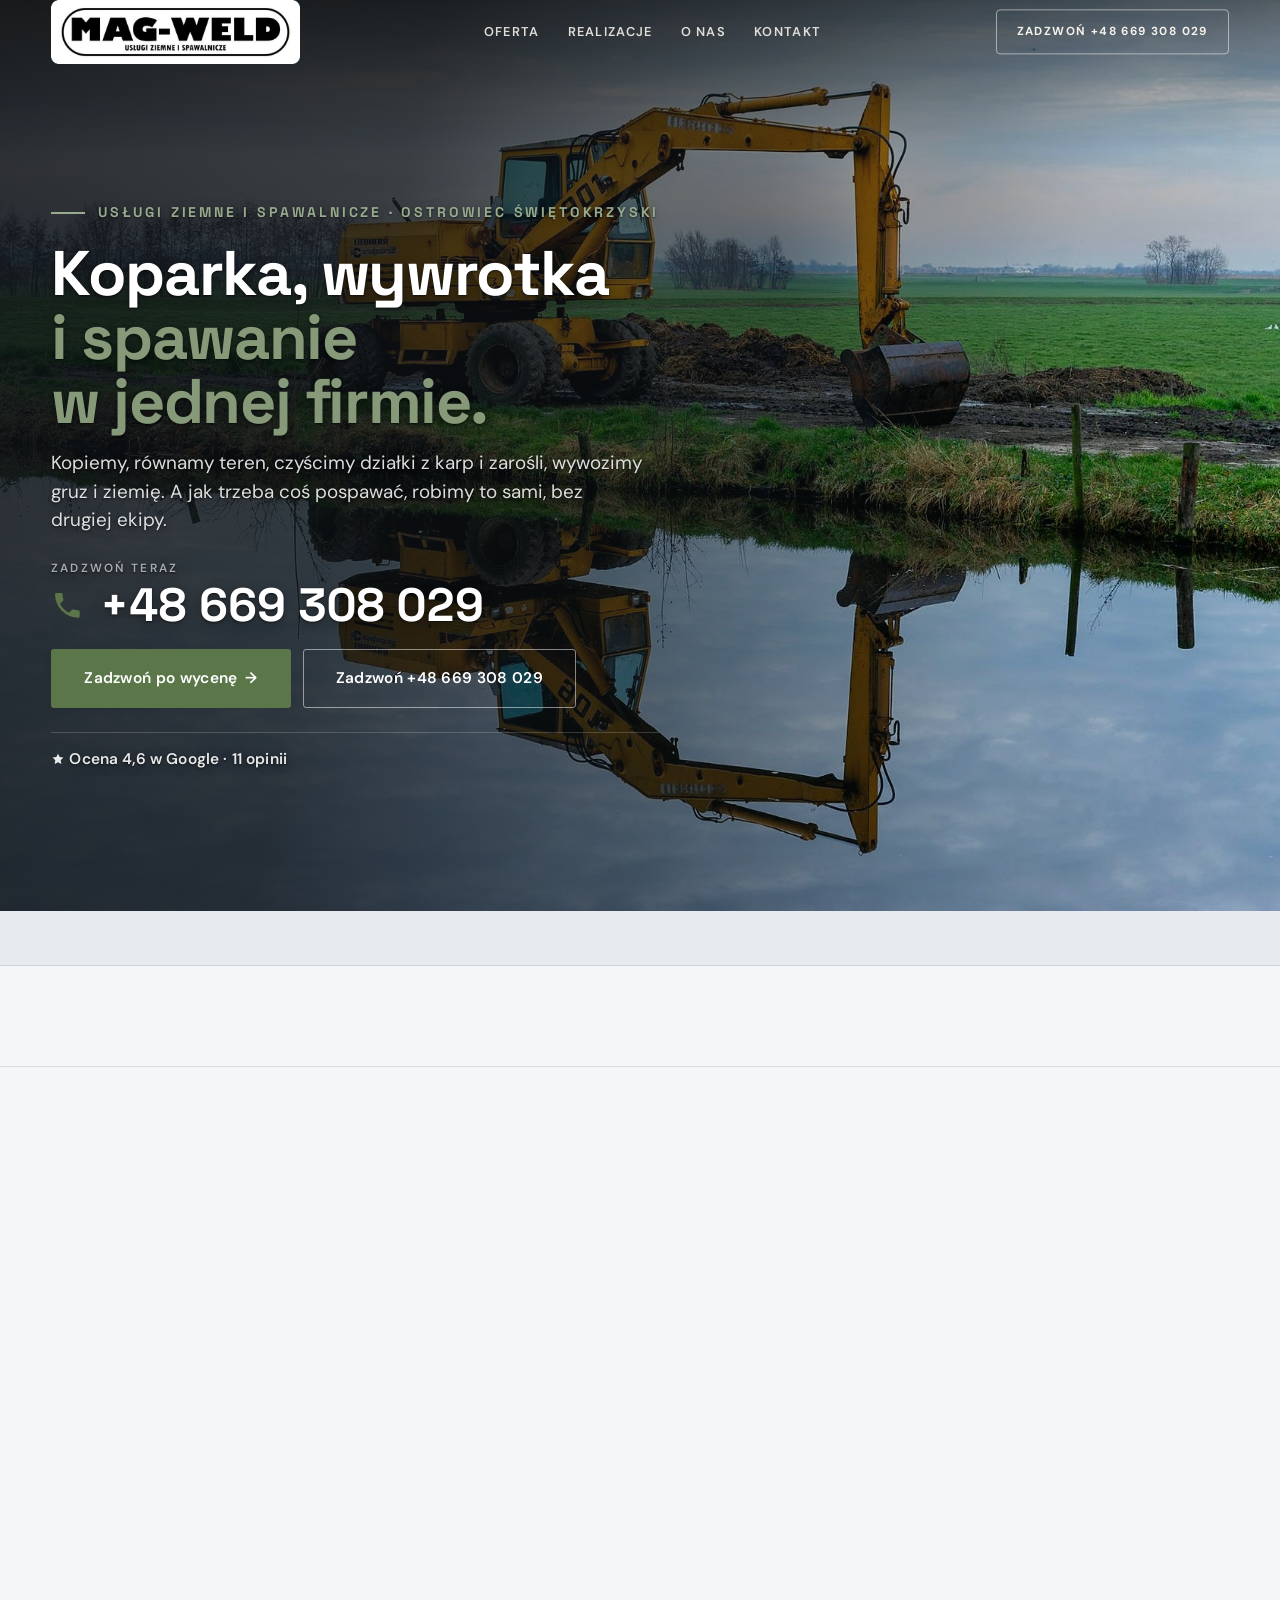
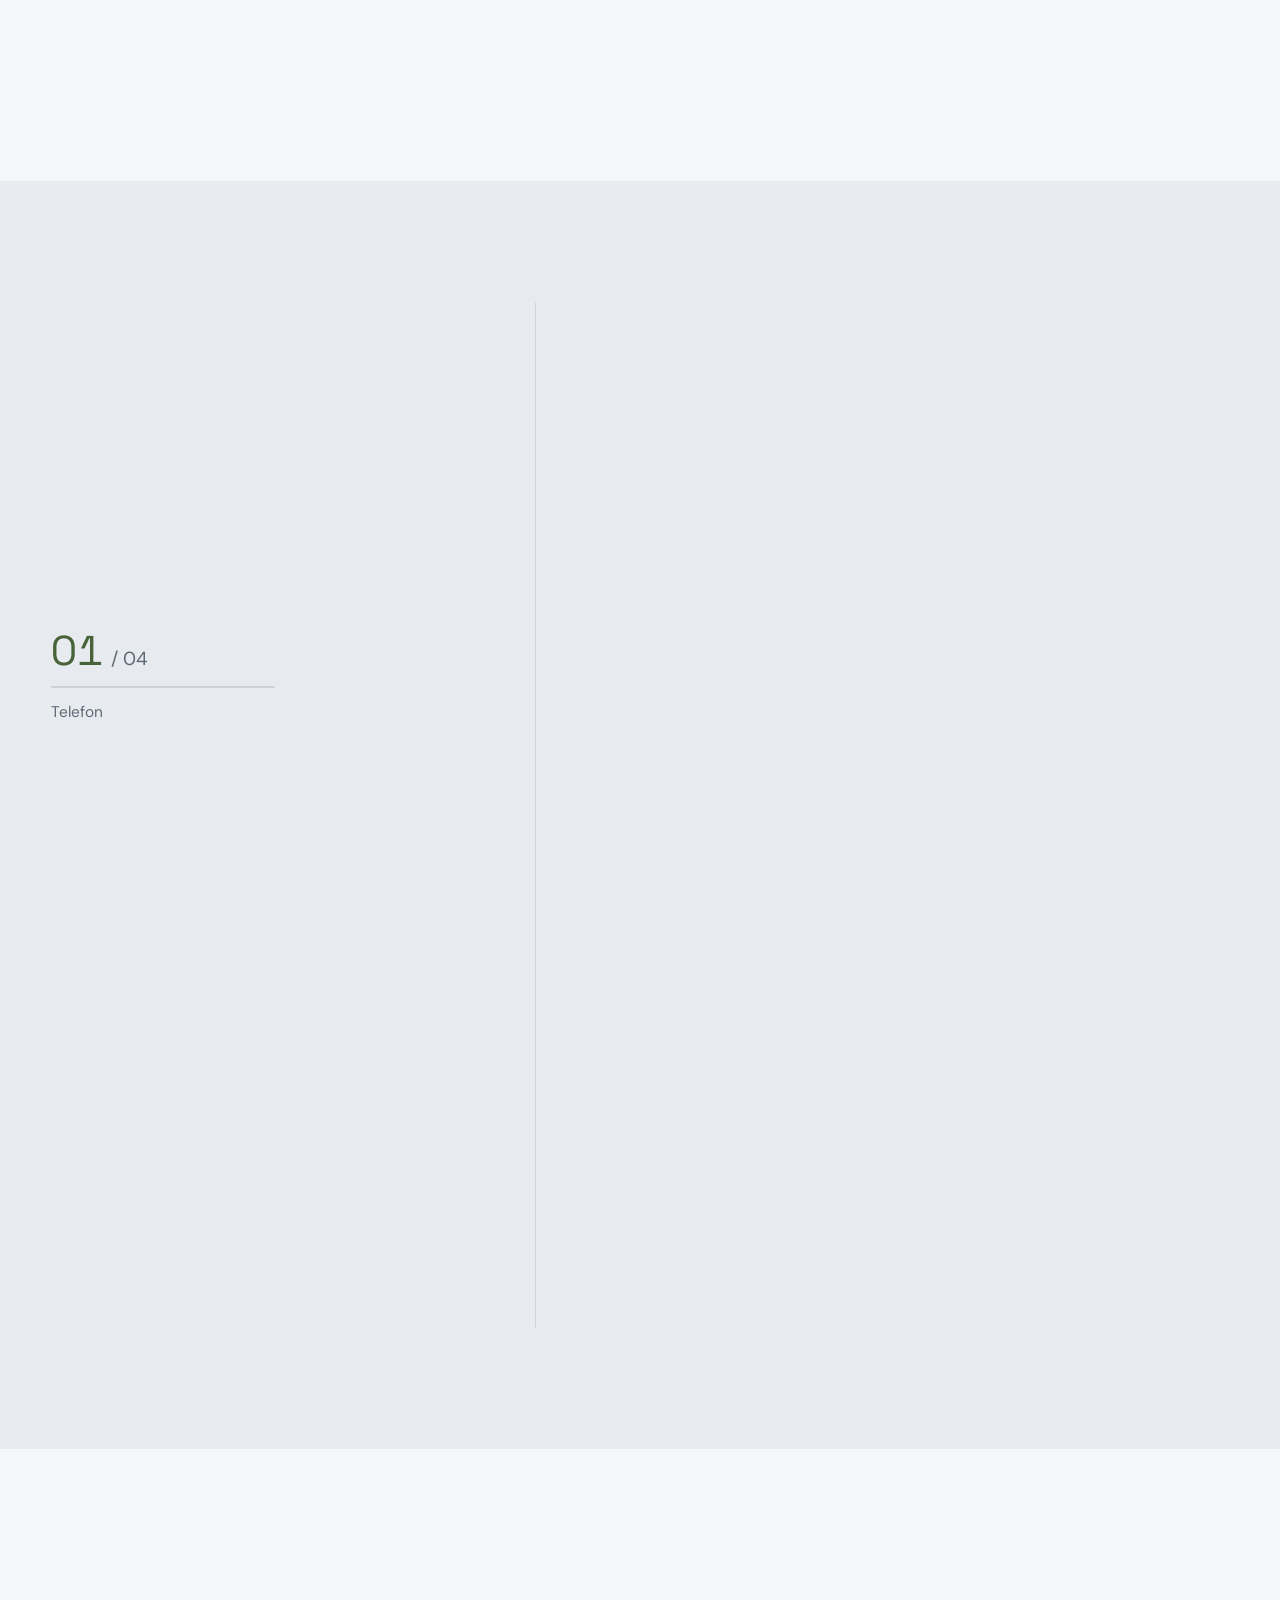
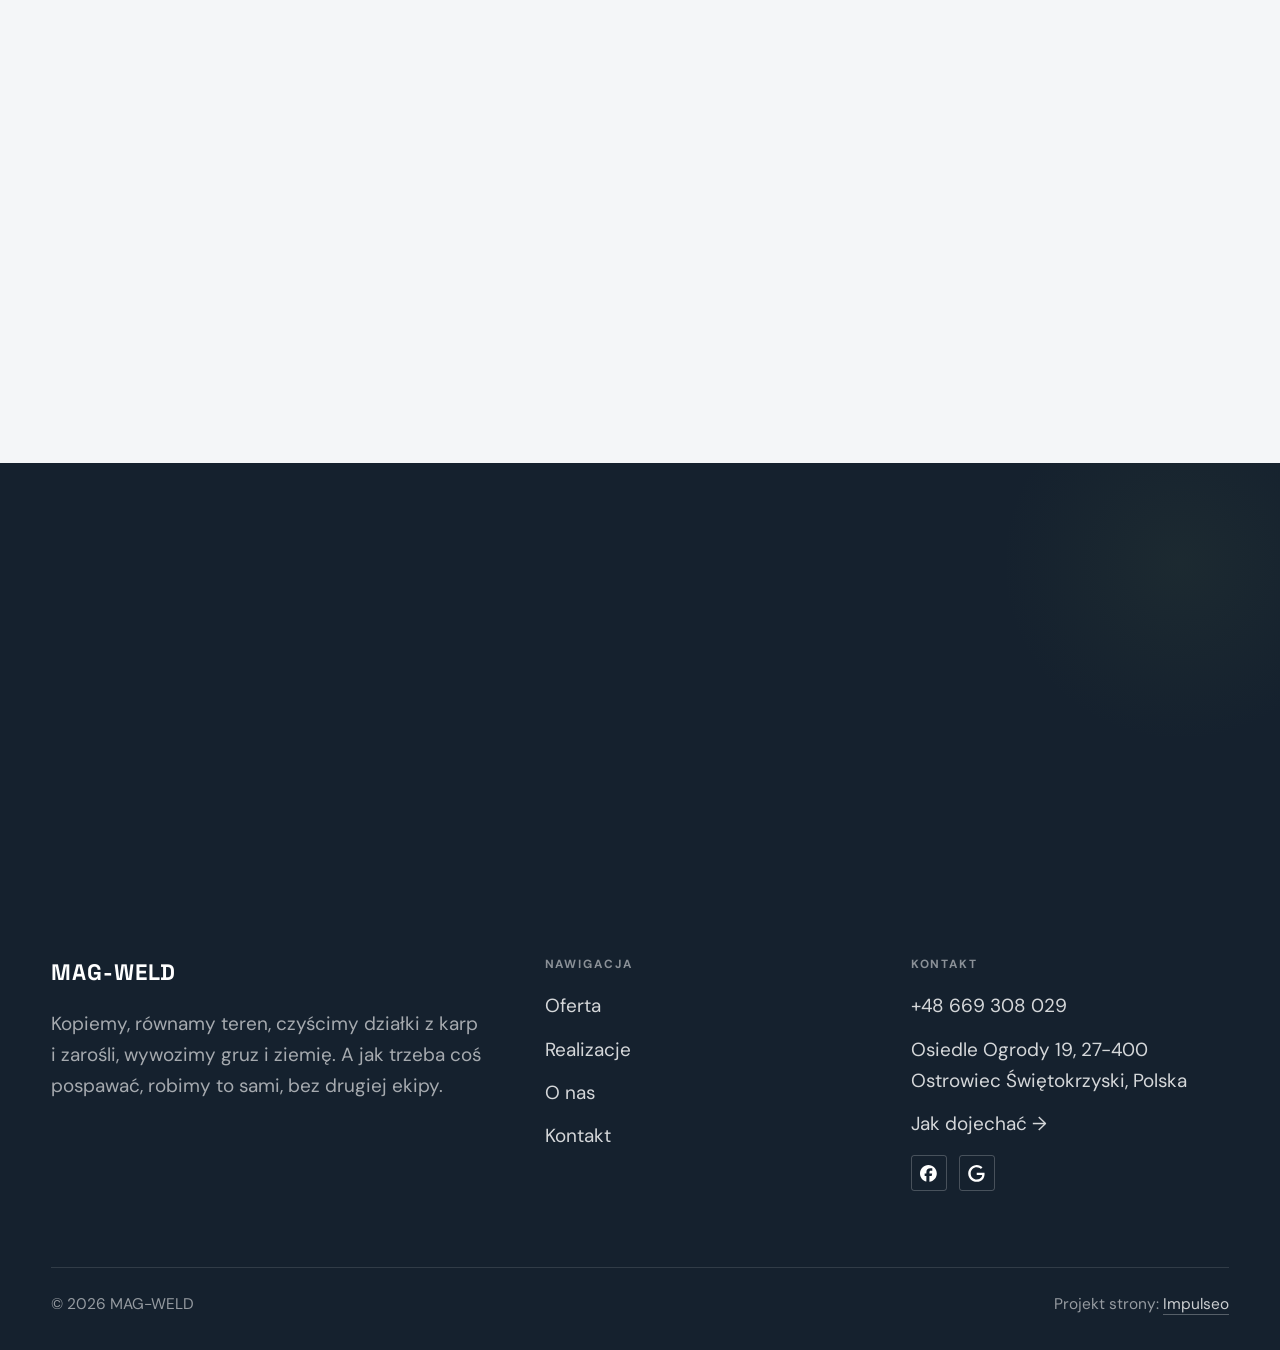
==== index.html @ c205188f "Strona demo: mag-weld" ====
<!DOCTYPE html>
<html lang="pl">
<head>
<meta charset="UTF-8">
<meta name="viewport" content="width=device-width, initial-scale=1.0">
<title>MAG-WELD · Ostrowiec Świętokrzyski</title>
<meta name="description" content="MAG-WELD, Ostrowiec Świętokrzyski. Usługi koparką: wykopy, porządkowanie działek, rozbiórki, rowy i skarpy, transport wywrotką. Do tego spawanie i naprawy łyżek oraz konstrukcji stalowych. Tel. 669 308 029.">
<link rel="canonical" href="https://kris20032.github.io/mag-weld/">
<meta name="robots" content="noindex, nofollow">
<meta property="og:type" content="website">
<meta property="og:locale" content="pl_PL">
<meta property="og:site_name" content="MAG-WELD">
<meta property="og:title" content="MAG-WELD · Ostrowiec Świętokrzyski">
<meta property="og:description" content="MAG-WELD, Ostrowiec Świętokrzyski. Usługi koparką: wykopy, porządkowanie działek, rozbiórki, rowy i skarpy, transport wywrotką. Do tego spawanie i naprawy łyżek oraz konstrukcji stalowych. Tel. 669 308 029.">
<meta property="og:url" content="https://kris20032.github.io/mag-weld/">
<meta property="og:image" content="https://kris20032.github.io/mag-weld/img/og.jpg">
<meta property="og:image:width" content="1200">
<meta property="og:image:height" content="630">
<meta name="twitter:card" content="summary_large_image">
<script type="application/ld+json">{"@context": "https://schema.org", "@type": "LocalBusiness", "name": "MAG-WELD", "url": "https://kris20032.github.io/mag-weld/", "telephone": "+48669308029", "image": "https://kris20032.github.io/mag-weld/img/og.jpg", "areaServed": "Ostrowiec Świętokrzyski", "sameAs": ["https://maps.google.com/?cid=16993786873835529174&g_mp=Cidnb29nbGUubWFwcy5wbGFjZXMudjEuUGxhY2VzLlNlYXJjaFRleHQQAhgEIAA", "https://www.facebook.com/magweldostr/"]}</script>
<link rel="preconnect" href="https://fonts.googleapis.com">
<link rel="preconnect" href="https://fonts.gstatic.com" crossorigin>
<link href="https://fonts.googleapis.com/css2?family=Space+Grotesk:wght@500;600;700&family=DM+Sans:opsz,wght@9..40,400;9..40,500;9..40,600&display=swap" rel="stylesheet">
<link rel="stylesheet" href="assets/styles.css?v=66d6d17f">
</head>
<body>

<header class="nav">
  <div class="wrap nav-inner">
    <a class="brand brand-has-logo" href="index.html"><img class="brand-logo" src="img/logo.png" alt="MAG-WELD" width="700" height="180" decoding="async"></a>
    <nav class="nav-links">
      <a href="oferta.html">Oferta</a>
      <a href="realizacje.html">Realizacje</a>
      <a href="o-nas.html">O nas</a>
      <a href="kontakt.html">Kontakt</a>
      <a href="tel:+48669308029" class="btn btn-accent">Zadzwoń +48 669 308 029</a>
    </nav>
    <button class="nav-toggle" aria-label="Menu"><span></span><span></span><span></span></button>
  </div>
</header>

<main>
<section class="hero-fach">
  <img class="hf-photo" src="img/hero.jpg" fetchpriority="high" data-rotate="img/g14.jpg|img/g15.jpg" alt="MAG-WELD" width="1800" height="1200">
  <div class="hf-panel">
    <div class="hf-inner">
      <span class="hf-kicker">Usługi ziemne i spawalnicze · Ostrowiec Świętokrzyski</span>
      <h1 class="hf-title">Koparka, wywrotka <em>i spawanie w jednej firmie.</em></h1>
      <p class="hf-lead">Kopiemy, równamy teren, czyścimy działki z karp i zarośli, wywozimy gruz i ziemię. A jak trzeba coś pospawać, robimy to sami, bez drugiej ekipy.</p>
      <a class="hf-phone" href="tel:+48669308029"><span class="hf-phone-lab">Zadzwoń teraz</span><span class="hf-phone-num"><svg class="ico-tel" width="16" height="16" viewBox="0 0 24 24" fill="none" aria-hidden="true"><path d="M6.6 10.8a15.5 15.5 0 0 0 6.6 6.6l2.2-2.2a1 1 0 0 1 1-.24 11.4 11.4 0 0 0 3.6.58 1 1 0 0 1 1 1V20a1 1 0 0 1-1 1A17 17 0 0 1 3 4a1 1 0 0 1 1-1h3.5a1 1 0 0 1 1 1c0 1.25.2 2.46.58 3.6a1 1 0 0 1-.25 1l-2.23 2.2Z" fill="currentColor"/></svg> +48 669 308 029</span></a>
      <div class="hf-actions">
        <a href="kontakt.html" class="btn btn-accent">Zadzwoń po wycenę <span class="arr">→</span></a>
        <a href="tel:+48669308029" class="btn btn-ghost hf-ghost">Zadzwoń +48 669 308 029</a>
      </div>
      <div class="hf-trust"><svg class="ico-star" width="14" height="14" viewBox="0 0 24 24" style="vertical-align:-2px" aria-hidden="true"><path d="M12 2.8l2.85 5.8 6.4.93-4.63 4.5 1.1 6.37L12 17.4l-5.72 3 1.1-6.37-4.63-4.5 6.4-.93L12 2.8Z" fill="currentColor"/></svg> Ocena 4,6 w Google · 11 opinii</div>
    </div>
  </div>
</section>
<section class="fach-promise">
  <div class="wrap">
    <ul class="fp-row reveal"><li>Ostrowiec i okolice</li><li>Duża i mała koparka</li><li>4,6 w Google</li></ul>
  </div>
</section>
<section class="opinie-mini" aria-label="Opinie klientów">
  <div class="wrap">
    <div class="om-row">
      <div class="om-item reveal"><blockquote>„Pełen profesjonalizm!”</blockquote><span class="om-autor">Błażej Misiura</span></div>
      <div class="om-item reveal"><blockquote>„Zdecydowanie polecam!”</blockquote><span class="om-autor">Olga Galec</span></div>
      <div class="om-item reveal"><blockquote>„Wzorowa jakość usług.”</blockquote><span class="om-autor">Marta Lipińska</span></div>
    </div>
  </div>
</section>
<section class="gateways-band">
  <div class="wrap">
    <div class="gateways">
      <a href="oferta.html" class="gateway reveal"><img src="img/g1.jpg" alt="Wykopy i prace ziemne" loading="lazy" width="1536" height="2048" decoding="async"><span class="g-ttl">Wykopy i prace ziemne</span></a>
      <a href="oferta.html" class="gateway reveal"><img src="img/g2.jpg" alt="Porządkowanie działek" loading="lazy" width="1600" height="1200" decoding="async"><span class="g-ttl">Porządkowanie działek</span></a>
      <a href="oferta.html" class="gateway reveal"><img src="img/g5.jpg" alt="Rozbiórki i gruz" loading="lazy" width="1542" height="2047" decoding="async"><span class="g-ttl">Rozbiórki i gruz</span></a>
    </div>
  </div>
</section>
<section class="proces proces-os fachowcy">
  <div class="wrap proc-grid">
    <div class="proc-side">
      <div class="head reveal">
        <span class="eyebrow">Jak pracujemy</span>
        <h2>Wiesz, na czym stoisz - na każdym etapie</h2>
        <p>Od pierwszego telefonu do odbioru roboty - krok po kroku.</p>
      </div>
      <div class="proc-count" aria-hidden="true"><span class="pc-cur">01</span><span class="pc-all">/ 04</span></div>
      <div class="proc-bar" aria-hidden="true"><i></i></div>
      <p class="proc-now" aria-hidden="true">Telefon</p>
    </div>
    <ol class="proces-line">
      <li class="reveal"><span class="pno">01</span><h3>Telefon</h3><p>Mówisz, gdzie jest działka i co trzeba zrobić: wykop, porządki, rozbiórka, transport, spawanie.</p></li>
      <li class="reveal"><span class="pno">02</span><h3>Cena i termin</h3><p>Pytamy o grunt i dojazd, dobieramy koparkę i ustalamy dzień.</p></li>
      <li class="reveal"><span class="pno">03</span><h3>Robota</h3><p>Przyjeżdżamy o czasie, kopiemy, ładujemy i wywozimy tak, jak ustaliliśmy.</p></li>
      <li class="reveal"><span class="pno">04</span><h3>Teren gotowy</h3><p>Zostawiamy równy teren, gotowy pod budowę, podjazd albo trawnik.</p></li>
    </ol>
  </div>
</section>
<section>
  <div class="wrap">
    <div class="head reveal">
      <span class="eyebrow">Realizacje</span>
      <h2>Nasza robota</h2>
      <p>Pierwsze zdjęcia są z naszych zleceń: koparka przy rowie, oczyszczanie działki, cięcie łyżki, skarpa, rozbiórka i wywrotki. Dalej ujęcia poglądowe.</p>
    </div>
    <div class="gallery">
      <div class="tile t-two3 reveal"><img src="img/g3.jpg" alt="MAG-WELD" loading="lazy" width="1200" height="1600" decoding="async"></div>
      <div class="tile t-third reveal"><img src="img/g4.jpg" alt="MAG-WELD" loading="lazy" width="1542" height="2048" decoding="async"></div>
      <div class="tile t-third reveal"><img src="img/g6.jpg" alt="MAG-WELD" loading="lazy" width="1542" height="2047" decoding="async"></div>
      <div class="tile t-third reveal"><img src="img/g7.jpg" alt="MAG-WELD" loading="lazy" width="1600" height="1200" decoding="async"></div>
      <div class="tile t-third reveal"><img src="img/g8.jpg" alt="MAG-WELD" loading="lazy" width="1536" height="2048" decoding="async"></div>
    </div>
    <div style="margin-top:var(--space-7)" class="reveal"><a href="realizacje.html" class="btn btn-accent">Pełna galeria <span class="arr">→</span></a></div>
  </div>
</section>
<section class="fach-uslugi">
  <div class="wrap">
    <div class="head reveal">
      <span class="eyebrow">Co robimy</span>
      <h2>Roboty ziemne i spawanie</h2>
      <p>To, po co dzwonią do mnie najczęściej. Szczegóły i ceny niżej.</p>
    </div>
    <ul class="fu-list">
      <li class="fu-row reveal"><div class="fu-name">Wykopy i prace ziemne</div><div class="fu-desc">Wykopy pod fundamenty, przyłącza i instalacje, z odkładem ziemi albo od razu na wywrotkę.</div><a class="fu-cta" href="kontakt.html">Wycena <span class="arr">→</span></a></li>
      <li class="fu-row reveal"><div class="fu-name">Porządkowanie działek</div><div class="fu-desc">Usuwamy karpy, korzenie i zarośla, ładujemy je na przyczepę i zostawiamy równy teren pod budowę albo ogród.</div><a class="fu-cta" href="kontakt.html">Wycena <span class="arr">→</span></a></li>
      <li class="fu-row reveal"><div class="fu-name">Rozbiórki i gruz</div><div class="fu-desc">Rozbieramy stare fundamenty i murki, kruszymy beton i wywozimy gruz z placu.</div><a class="fu-cta" href="kontakt.html">Wycena <span class="arr">→</span></a></li>
      <li class="fu-row reveal"><div class="fu-name">Rowy, stawy i skarpy</div><div class="fu-desc">Czyścimy i pogłębiamy rowy, kopiemy stawy, profilujemy skarpy i brzegi.</div><a class="fu-cta" href="kontakt.html">Wycena <span class="arr">→</span></a></li>
      <li class="fu-row reveal"><div class="fu-name">Transport wywrotką</div><div class="fu-desc">Wywozimy ziemię i gruz, przywozimy piasek, żwir i kliniec na podjazdy i podsypki.</div><a class="fu-cta" href="kontakt.html">Wycena <span class="arr">→</span></a></li>
      <li class="fu-row reveal"><div class="fu-name">Spawanie i naprawy</div><div class="fu-desc">Spawamy konstrukcje stalowe, naprawiamy łyżki, osprzęt i elementy maszyn, tniemy i dopasowujemy stal.</div><a class="fu-cta" href="kontakt.html">Wycena <span class="arr">→</span></a></li>
    </ul>
    <div style="margin-top:var(--space-7)" class="reveal"><a href="oferta.html" class="btn btn-ghost">Pełna oferta <span class="arr">→</span></a></div>
  </div>
</section>
<section class="stopklatka" aria-hidden="true">
  <div class="stk-bg" style="background-image:url(img/g10.jpg)"></div>
</section>
<section class="opinie">
  <div class="wrap">
    <div class="head center reveal">
      <span class="eyebrow">Opinie</span>
      <h2>Co mówią klienci</h2>
    </div>
    <p class="op-meta reveal"><span class="g-badge"><svg class="gb-ico" viewBox="0 0 24 24" width="18" height="18" aria-hidden="true"><path fill="#4285F4" d="M22.56 12.25c0-.78-.07-1.53-.2-2.25H12v4.26h5.92c-.26 1.37-1.04 2.53-2.21 3.31v2.77h3.57c2.08-1.92 3.28-4.74 3.28-8.09z"/><path fill="#34A853" d="M12 23c2.97 0 5.46-.98 7.28-2.66l-3.57-2.77c-.98.66-2.23 1.06-3.71 1.06-2.86 0-5.29-1.93-6.16-4.53H2.18v2.84C3.99 20.53 7.7 23 12 23z"/><path fill="#FBBC05" d="M5.84 14.09c-.22-.66-.35-1.36-.35-2.09s.13-1.43.35-2.09V7.07H2.18C1.43 8.55 1 10.22 1 12s.43 3.45 1.18 4.93l2.85-2.22.81-.62z"/><path fill="#EA4335" d="M12 5.38c1.62 0 3.06.56 4.21 1.64l3.15-3.15C17.45 2.09 14.97 1 12 1 7.7 1 3.99 3.47 2.18 7.07l3.66 2.84c.87-2.6 3.3-4.53 6.16-4.53z"/></svg><b class="gb-ocena">4,6</b><svg class="gb-stars" viewBox="0 0 90 18" width="74" height="14.8" aria-hidden="true"><g fill="currentColor" opacity=".26"><path transform="translate(0,0)" d="M9 1.6l2.2 4.46 4.92.72-3.56 3.47.84 4.9L9 12.74l-4.4 2.31.84-4.9L1.88 6.68l4.92-.72L9 1.6Z"/><path transform="translate(18,0)" d="M9 1.6l2.2 4.46 4.92.72-3.56 3.47.84 4.9L9 12.74l-4.4 2.31.84-4.9L1.88 6.68l4.92-.72L9 1.6Z"/><path transform="translate(36,0)" d="M9 1.6l2.2 4.46 4.92.72-3.56 3.47.84 4.9L9 12.74l-4.4 2.31.84-4.9L1.88 6.68l4.92-.72L9 1.6Z"/><path transform="translate(54,0)" d="M9 1.6l2.2 4.46 4.92.72-3.56 3.47.84 4.9L9 12.74l-4.4 2.31.84-4.9L1.88 6.68l4.92-.72L9 1.6Z"/><path transform="translate(72,0)" d="M9 1.6l2.2 4.46 4.92.72-3.56 3.47.84 4.9L9 12.74l-4.4 2.31.84-4.9L1.88 6.68l4.92-.72L9 1.6Z"/></g><clipPath id="gs920"><rect x="0" y="0" width="82.8" height="18"/></clipPath><g fill="#FBBC04" clip-path="url(#gs920)"><path transform="translate(0,0)" d="M9 1.6l2.2 4.46 4.92.72-3.56 3.47.84 4.9L9 12.74l-4.4 2.31.84-4.9L1.88 6.68l4.92-.72L9 1.6Z"/><path transform="translate(18,0)" d="M9 1.6l2.2 4.46 4.92.72-3.56 3.47.84 4.9L9 12.74l-4.4 2.31.84-4.9L1.88 6.68l4.92-.72L9 1.6Z"/><path transform="translate(36,0)" d="M9 1.6l2.2 4.46 4.92.72-3.56 3.47.84 4.9L9 12.74l-4.4 2.31.84-4.9L1.88 6.68l4.92-.72L9 1.6Z"/><path transform="translate(54,0)" d="M9 1.6l2.2 4.46 4.92.72-3.56 3.47.84 4.9L9 12.74l-4.4 2.31.84-4.9L1.88 6.68l4.92-.72L9 1.6Z"/><path transform="translate(72,0)" d="M9 1.6l2.2 4.46 4.92.72-3.56 3.47.84 4.9L9 12.74l-4.4 2.31.84-4.9L1.88 6.68l4.92-.72L9 1.6Z"/></g></svg><span class="gb-txt">11 opinii w Google</span></span></p>
    <p class="op-meta reveal"><a class="op-google" href="https://maps.google.com/?cid=16993786873835529174&amp;g_mp=Cidnb29nbGUubWFwcy5wbGFjZXMudjEuUGxhY2VzLlNlYXJjaFRleHQQAhgEIAA" target="_blank" rel="noopener"><svg class="op-g-ico" viewBox="0 0 24 24" width="17" height="17" aria-hidden="true"><path fill="#4285F4" d="M22.56 12.25c0-.78-.07-1.53-.2-2.25H12v4.26h5.92c-.26 1.37-1.04 2.53-2.21 3.31v2.77h3.57c2.08-1.92 3.28-4.74 3.28-8.09z"/><path fill="#34A853" d="M12 23c2.97 0 5.46-.98 7.28-2.66l-3.57-2.77c-.98.66-2.23 1.06-3.71 1.06-2.86 0-5.29-1.93-6.16-4.53H2.18v2.84C3.99 20.53 7.7 23 12 23z"/><path fill="#FBBC05" d="M5.84 14.09c-.22-.66-.35-1.36-.35-2.09s.13-1.43.35-2.09V7.07H2.18C1.43 8.55 1 10.22 1 12s.43 3.45 1.18 4.93l2.85-2.22.81-.62z"/><path fill="#EA4335" d="M12 5.38c1.62 0 3.06.56 4.21 1.64l3.15-3.15C17.45 2.09 14.97 1 12 1 7.7 1 3.99 3.47 2.18 7.07l3.66 2.84c.87-2.6 3.3-4.53 6.16-4.53z"/></svg><span>Zobacz opinie w Google</span><span class="arr">→</span></a></p>
    <div class="opinie-grid">
      <figure class="op-card reveal"><span class="op-star"><svg class="ico-star" width="14" height="14" viewBox="0 0 24 24" style="vertical-align:-2px" aria-hidden="true"><path d="M12 2.8l2.85 5.8 6.4.93-4.63 4.5 1.1 6.37L12 17.4l-5.72 3 1.1-6.37-4.63-4.5 6.4-.93L12 2.8Z" fill="currentColor"/></svg><svg class="ico-star" width="14" height="14" viewBox="0 0 24 24" style="vertical-align:-2px" aria-hidden="true"><path d="M12 2.8l2.85 5.8 6.4.93-4.63 4.5 1.1 6.37L12 17.4l-5.72 3 1.1-6.37-4.63-4.5 6.4-.93L12 2.8Z" fill="currentColor"/></svg><svg class="ico-star" width="14" height="14" viewBox="0 0 24 24" style="vertical-align:-2px" aria-hidden="true"><path d="M12 2.8l2.85 5.8 6.4.93-4.63 4.5 1.1 6.37L12 17.4l-5.72 3 1.1-6.37-4.63-4.5 6.4-.93L12 2.8Z" fill="currentColor"/></svg><svg class="ico-star" width="14" height="14" viewBox="0 0 24 24" style="vertical-align:-2px" aria-hidden="true"><path d="M12 2.8l2.85 5.8 6.4.93-4.63 4.5 1.1 6.37L12 17.4l-5.72 3 1.1-6.37-4.63-4.5 6.4-.93L12 2.8Z" fill="currentColor"/></svg><svg class="ico-star" width="14" height="14" viewBox="0 0 24 24" style="vertical-align:-2px" aria-hidden="true"><path d="M12 2.8l2.85 5.8 6.4.93-4.63 4.5 1.1 6.37L12 17.4l-5.72 3 1.1-6.37-4.63-4.5 6.4-.93L12 2.8Z" fill="currentColor"/></svg></span><blockquote>Pełen profesjonalizm! Sprzęt nowoczesny, ekipa punktualna i dobrze zorganizowana. Spawanie wykonane bardzo estetycznie i trwale. Na pewno skorzystam ponownie.</blockquote><span class="op-autor">Błażej Misiura</span></figure>
      <figure class="op-card reveal"><span class="op-star"><svg class="ico-star" width="14" height="14" viewBox="0 0 24 24" style="vertical-align:-2px" aria-hidden="true"><path d="M12 2.8l2.85 5.8 6.4.93-4.63 4.5 1.1 6.37L12 17.4l-5.72 3 1.1-6.37-4.63-4.5 6.4-.93L12 2.8Z" fill="currentColor"/></svg><svg class="ico-star" width="14" height="14" viewBox="0 0 24 24" style="vertical-align:-2px" aria-hidden="true"><path d="M12 2.8l2.85 5.8 6.4.93-4.63 4.5 1.1 6.37L12 17.4l-5.72 3 1.1-6.37-4.63-4.5 6.4-.93L12 2.8Z" fill="currentColor"/></svg><svg class="ico-star" width="14" height="14" viewBox="0 0 24 24" style="vertical-align:-2px" aria-hidden="true"><path d="M12 2.8l2.85 5.8 6.4.93-4.63 4.5 1.1 6.37L12 17.4l-5.72 3 1.1-6.37-4.63-4.5 6.4-.93L12 2.8Z" fill="currentColor"/></svg><svg class="ico-star" width="14" height="14" viewBox="0 0 24 24" style="vertical-align:-2px" aria-hidden="true"><path d="M12 2.8l2.85 5.8 6.4.93-4.63 4.5 1.1 6.37L12 17.4l-5.72 3 1.1-6.37-4.63-4.5 6.4-.93L12 2.8Z" fill="currentColor"/></svg><svg class="ico-star" width="14" height="14" viewBox="0 0 24 24" style="vertical-align:-2px" aria-hidden="true"><path d="M12 2.8l2.85 5.8 6.4.93-4.63 4.5 1.1 6.37L12 17.4l-5.72 3 1.1-6.37-4.63-4.5 6.4-.93L12 2.8Z" fill="currentColor"/></svg></span><blockquote>Zdecydowanie polecam! Korzystaliśmy z usług zarówno dużej, jak i małej koparki. Wszystkie prace wykonane sprawnie, dokładnie i przede wszystkim terminowo.</blockquote><span class="op-autor">Olga Galec</span></figure>
      <figure class="op-card reveal"><span class="op-star"><svg class="ico-star" width="14" height="14" viewBox="0 0 24 24" style="vertical-align:-2px" aria-hidden="true"><path d="M12 2.8l2.85 5.8 6.4.93-4.63 4.5 1.1 6.37L12 17.4l-5.72 3 1.1-6.37-4.63-4.5 6.4-.93L12 2.8Z" fill="currentColor"/></svg><svg class="ico-star" width="14" height="14" viewBox="0 0 24 24" style="vertical-align:-2px" aria-hidden="true"><path d="M12 2.8l2.85 5.8 6.4.93-4.63 4.5 1.1 6.37L12 17.4l-5.72 3 1.1-6.37-4.63-4.5 6.4-.93L12 2.8Z" fill="currentColor"/></svg><svg class="ico-star" width="14" height="14" viewBox="0 0 24 24" style="vertical-align:-2px" aria-hidden="true"><path d="M12 2.8l2.85 5.8 6.4.93-4.63 4.5 1.1 6.37L12 17.4l-5.72 3 1.1-6.37-4.63-4.5 6.4-.93L12 2.8Z" fill="currentColor"/></svg><svg class="ico-star" width="14" height="14" viewBox="0 0 24 24" style="vertical-align:-2px" aria-hidden="true"><path d="M12 2.8l2.85 5.8 6.4.93-4.63 4.5 1.1 6.37L12 17.4l-5.72 3 1.1-6.37-4.63-4.5 6.4-.93L12 2.8Z" fill="currentColor"/></svg><svg class="ico-star" width="14" height="14" viewBox="0 0 24 24" style="vertical-align:-2px" aria-hidden="true"><path d="M12 2.8l2.85 5.8 6.4.93-4.63 4.5 1.1 6.37L12 17.4l-5.72 3 1.1-6.37-4.63-4.5 6.4-.93L12 2.8Z" fill="currentColor"/></svg></span><blockquote>Wzorowa jakość usług. Sprzęt na miejscu o czasie. Bardzo dobry kontakt życzliwa obsługa Naprawdę godny polecenia specjalista</blockquote><span class="op-autor">Marta Lipińska</span></figure>
    </div>
  </div>
</section>
<section class="cta">
  <div class="wrap">
    <div class="reveal">
      <span class="eyebrow">Współpraca</span>
      <h2>Potrzebujesz fachowca? Wycenimy za darmo.</h2>
      <p>Odezwij się - umówimy oględziny i usłyszysz konkretną kwotę. Za darmo.</p>
    </div>
    <div class="cta-actions reveal">
      <a href="kontakt.html" class="btn btn-light">Zadzwoń po wycenę <span class="arr">→</span></a>
      <a href="tel:+48669308029" class="btn btn-ghost btn-ghost-cta">+48 669 308 029</a>
    </div>
  </div>
</section>
</main>

<footer>
  <div class="wrap">
    <div class="foot-grid">
      <div class="foot-brand">
        <div class="name">MAG-WELD</div>
        <p>Kopiemy, równamy teren, czyścimy działki z karp i zarośli, wywozimy gruz i ziemię. A jak trzeba coś pospawać, robimy to sami, bez drugiej ekipy.</p>
      </div>
      <div class="foot-col">
        <h4>Nawigacja</h4>
        <a href="oferta.html">Oferta</a>
        <a href="realizacje.html">Realizacje</a>
        <a href="o-nas.html">O nas</a>
        <a href="kontakt.html">Kontakt</a>
      </div>
      <div class="foot-col">
        <h4>Kontakt</h4>
        <a href="tel:+48669308029">+48 669 308 029</a>
        <p>Osiedle Ogrody 19, 27-400 Ostrowiec Świętokrzyski, Polska</p>
        <a href="https://maps.google.com/?cid=16993786873835529174&g_mp=Cidnb29nbGUubWFwcy5wbGFjZXMudjEuUGxhY2VzLlNlYXJjaFRleHQQAhgEIAA" target="_blank" rel="noopener">Jak dojechać →</a>
      <div class="foot-soc">
        <a class="soc" href="https://www.facebook.com/magweldostr/" target="_blank" rel="noopener" aria-label="Facebook - MAG-WELD"><svg viewBox="0 0 24 24" aria-hidden="true" focusable="false"><path d="M9.101 23.691v-7.98H6.627v-3.667h2.474v-1.58c0-4.085 1.848-5.978 5.858-5.978.401 0 .955.042 1.468.103a8.68 8.68 0 0 1 1.141.195v3.325a8.623 8.623 0 0 0-.653-.036 26.805 26.805 0 0 0-.733-.009c-.707 0-1.259.096-1.675.309a1.686 1.686 0 0 0-.679.622c-.258.42-.374.995-.374 1.752v1.297h3.919l-.386 2.103-.287 1.564h-3.246v8.245C19.396 23.238 24 18.179 24 12.044c0-6.627-5.373-12-12-12s-12 5.373-12 12c0 5.628 3.874 10.35 9.101 11.647Z" fill="currentColor"/></svg></a>
        <a class="soc" href="https://maps.google.com/?cid=16993786873835529174&g_mp=Cidnb29nbGUubWFwcy5wbGFjZXMudjEuUGxhY2VzLlNlYXJjaFRleHQQAhgEIAA" target="_blank" rel="noopener" aria-label="Google - MAG-WELD"><svg viewBox="0 0 24 24" aria-hidden="true" focusable="false"><path d="M12.48 10.92v3.28h7.84c-.24 1.84-.853 3.187-1.787 4.133-1.147 1.147-2.933 2.4-6.053 2.4-4.827 0-8.6-3.893-8.6-8.72s3.773-8.72 8.6-8.72c2.6 0 4.507 1.027 5.907 2.347l2.307-2.307C18.747 1.44 16.133 0 12.48 0 5.867 0 .307 5.387.307 12s5.56 12 12.173 12c3.573 0 6.267-1.173 8.373-3.36 2.16-2.16 2.84-5.213 2.84-7.667 0-.76-.053-1.467-.173-2.053H12.48z" fill="currentColor"/></svg></a>
      </div>
      </div>
    </div>
    <div class="foot-bot">
      <span>© 2026 MAG-WELD</span>
      <span>Projekt strony: <a class="foot-credit" href="https://impulseo.pl" target="_blank" rel="noopener">Impulseo</a></span>
    </div>
  </div>
</footer>
<div class="sticky-call"><a class="sc-call" href="tel:+48669308029"><svg class="ico-tel" width="16" height="16" viewBox="0 0 24 24" fill="none" aria-hidden="true"><path d="M6.6 10.8a15.5 15.5 0 0 0 6.6 6.6l2.2-2.2a1 1 0 0 1 1-.24 11.4 11.4 0 0 0 3.6.58 1 1 0 0 1 1 1V20a1 1 0 0 1-1 1A17 17 0 0 1 3 4a1 1 0 0 1 1-1h3.5a1 1 0 0 1 1 1c0 1.25.2 2.46.58 3.6a1 1 0 0 1-.25 1l-2.23 2.2Z" fill="currentColor"/></svg> Zadzwoń</a><a class="sc-quote" href="kontakt.html">Zadzwoń po wycenę</a></div>
<div class="demo-wazne" data-do="2026-11-19" data-cykl="3" hidden><svg class="dw-ico" width="13" height="13" viewBox="0 0 24 24" fill="none" aria-hidden="true"><circle cx="12" cy="12" r="8.6" stroke="currentColor" stroke-width="1.8"/><path d="M12 7.2V12l3.3 2" stroke="currentColor" stroke-width="1.8" stroke-linecap="round"/></svg><span class="dw-txt"></span></div>

<script src="assets/main.js"></script>
</body>
</html>
---- assets/styles.css ----
/* ============================================================
   STOLBASZ — premium, architektoniczny B2B fit-out
   Jasna paleta, zero brązu. System wg premium-web-craft.
   Projekt strony: Impulseo (impulseo.pl)
   ============================================================ */

:root{
  /* PALETA — jasna, architektoniczna, chłodna */
  --paper:#F4F6F8;          /* główne tło */
  --paper-2:#E7EBEF;        /* sekcje alternatywne (chłodny jasny szary) */
  --paper-3:#E7EBEF;        /* delikatne wypełnienia */
  --ink:#15212E;            /* tekst główny — chłodny grafit */
  --ink-soft:#243443;       /* nagłówki drugorzędne */
  --muted:#6B7785;          /* tekst poboczny */
  --line:rgba(21,33,46,.12);/* hairline */
  --accent:#E8A317;         /* stonowany petrol-slate — jedyny akcent */
  --accent-d:#C9870C;
  --accent-soft:rgba(232,163,23,.10);
  --dark:#15212E;           /* sekcje ciemne (stopka/CTA) */

  /* HOVER ZDJĘĆ — JEDEN standard dla całego silnika (decyzja K. 04.08.2026, artefakt z wariantami).
     AKTUALNE (K.+Szymon 09.08.2026, wybór z artefaktu 6 wariantów): zoom 1.05 przy 1.4s -
     przy tak długim czasie mocniejszy kadr NIE skacze, tylko „oddycha". Poprzedni standard
     (1.02 / .55s z 04.08) odbierany jako dynamiczny i szybki.
     Spoczynek lekko przygaszony, ale TYLKO tam, gdzie jest mysz (@media hover:hover) —
     na telefonie zdjęcia zostają w pełnej jasności. */
  --img-zoom:1.05;                   /* K.+Szymon 09.08: wariant F z artefaktu porównawczego */
  --img-rest:brightness(.95) saturate(.99);
  --img-hot:brightness(1.06) saturate(1.05);
  --img-dur:1.4s;                    /* K.+Szymon 09.08 (wariant F): powoli = elegancko */
  --img-ease:cubic-bezier(.16,.84,.44,1);  /* miękki ogon, efekt „oddychania" */

  /* ODSTĘPY — skala 4/8 */
  --space-1:4px; --space-2:8px; --space-3:12px; --space-4:16px; --space-5:24px;
  --space-6:32px; --space-7:48px; --space-8:64px; --space-9:96px; --space-10:128px;

  /* TYPOGRAFIA — fluid clamp() (skala podbita 16.07.2026: większe, czytelniejsze litery — uwaga Adama) */
  --text-sm:clamp(.9rem,.87rem + .12vw,1rem);
  --text-base:clamp(1.08rem,1.04rem + .18vw,1.2rem);
  --text-lg:clamp(1.24rem,1.15rem + .34vw,1.44rem);
  --text-h3:clamp(1.34rem,1.22rem + .55vw,1.66rem);
  --text-h2:clamp(2.1rem,1.66rem + 2.1vw,3.1rem);
  --text-h1:clamp(2.9rem,2.1rem + 4vw,5.1rem);

  /* PROMIENIE — architektoniczne, raczej ostre */
  --r-sm:3px; --r-md:6px; --r-lg:10px;

  /* RUCH */
  --ease:cubic-bezier(.25,.46,.45,.94); --dur:.24s;

  /* CIENIE — miękkie, warstwowe */
  --sh-sm:0 1px 2px rgba(16,24,32,.04), 0 2px 8px rgba(16,24,32,.05);
  --sh-md:0 2px 6px rgba(16,24,32,.05), 0 12px 28px -8px rgba(16,24,32,.12);
  --sh-lg:0 6px 14px rgba(16,24,32,.07), 0 26px 56px -18px rgba(16,24,32,.22);

  --hairline:1px solid var(--line);

  --font-display:'Space Grotesk','Inter',sans-serif;
  --font-body:'DM Sans','Inter',sans-serif;
}

*{box-sizing:border-box;margin:0;padding:0}
html{scroll-behavior:smooth}
body{
  font-family:var(--font-body);
  font-size:var(--text-base);
  line-height:1.65;
  color:var(--ink);
  background:var(--paper);
  -webkit-font-smoothing:antialiased;
  text-rendering:optimizeLegibility;
}
img{max-width:100%;height:auto;display:block}  /* height:auto = width/height z atrybutów trzyma proporcje (TOP#12) */
a{color:inherit;text-decoration:none}

.wrap{width:min(92%,1180px);margin-inline:auto}
section{padding-block:clamp(52px,6.5vw,96px)}

h1,h2,h3{font-family:var(--font-display);font-weight:700;line-height:1.08;letter-spacing:-.02em;color:var(--ink)}
h1{font-size:var(--text-h1);letter-spacing:-.035em}
h2{font-size:var(--text-h2);letter-spacing:-.025em}
h3{font-size:var(--text-h3)}
/* MIARA — długość wiersza. WCAG 2.2 SC 1.4.8: max 80 znaków; Butterick: 45–90.
   68ch daje realnie 72–78 znaków polskiego tekstu, czyli z zapasem pod granicą.
   Wcześniej limit miał TYLKO <p> — <li>, <blockquote> i <dd> nie miały żadnego,
   i to jedyny powód, dla którego 23 bloki na dwóch oddanych stronach jadą po
   83–106 znaków w wierszu (pomiar 07.08.2026, bramka `miara`).
   ⚠️ Listy i definicje ograniczamy TYLKO bez klasy: `ul`/`ol` z klasą to u nas
   układ (siatki kafli, menu), a nie tekst ciągły — tam miarę wyznacza układ. */
/* 60ch, nie 68ch (K. 10.08): po zmianie fontów na węższe kroje (DM Sans i spółka)
   w 68ch mieściło się ~90 znaków - bramka pikselowa słusznie zgłaszała przekroczenie
   granicy 80. Pomiar na żywej przeglądarce: 60ch = 90 znaków, 53ch = ~78 znaków, czyli normę WCAG 1.4.8. */
:root{ --miara:53ch }
p{max-width:min(100%,var(--miara))}
blockquote,
ul:not([class])>li, ol:not([class])>li,
dl:not([class])>dd{max-width:min(100%,var(--miara))}

/* ⚠️ Świadomie BEZ wyjątku `.tile p,.card p,.svc p{max-width:none}`, choć nasuwa się sam:
   te akapity BYŁY już ograniczone (stare `p{max-width:65ch}`), więc „wyjątek" nie odblokowałby
   niczego nowego — tylko ROZLUŹNIŁ stan sprzed zmiany na wszystkich demach naraz.
   `figcaption` żadna z reguł wyżej nie dotyczy, więc też nie potrzebuje zwolnienia. */

/* ŁAMANIE. `balance` wyrównuje długości wierszy w nagłówku, `pretty` pilnuje ostatniego
   wiersza akapitu, żeby nie został w nim jeden wyraz. Obsługiwane od Chrome 117 /
   Safari 17.5; starsze przeglądarki po prostu ignorują tę własność.
   `text-wrap:pretty` nie występowało dotąd ANI RAZ w silniku ani w repo klientów. */
h1,h2,h3,.lead,.lede{text-wrap:balance}
p,li,blockquote,dd{text-wrap:pretty}

.eyebrow{
  font-family:var(--font-body);
  font-size:var(--text-sm);
  font-weight:600;
  letter-spacing:.18em;
  text-transform:uppercase;
  color:var(--accent);
  display:inline-flex;align-items:center;gap:var(--space-3);
}
/* flex:none + margin-top = kreska trzyma się PIERWSZEJ linii. Wcześniej align-items:center
   centrowało ją względem całego bloku i przy zawinięciu (długi kicker typu
   „…WNĘTRZ · LESZNO · OD 2019") druga linia lądowała z brzydkim wcięciem. */
.eyebrow{align-items:flex-start}
.eyebrow>*,.eyebrow{text-wrap:balance}   /* dlugi kicker lamal sie na sierote typu samo „2019" w drugiej linii */
.eyebrow::before{content:"";width:28px;height:1px;background:var(--accent);display:inline-block;flex:none;margin-top:.62em}

.muted{color:var(--muted)}
.lead{font-size:var(--text-lg);line-height:1.55;color:var(--ink-soft);max-width:50ch}

/* ---------- BUTTONS ---------- */
.btn{
  display:inline-flex;align-items:center;gap:var(--space-2);
  font-weight:600;font-size:var(--text-sm);letter-spacing:.02em;
  padding:var(--space-4) var(--space-6);
  border-radius:var(--r-sm);
  transition:transform var(--dur) var(--ease),box-shadow var(--dur) var(--ease),background var(--dur) var(--ease);
  cursor:pointer;border:1px solid transparent;
}
.btn-accent{background:var(--accent);color:#fff;box-shadow:var(--sh-sm)}
.btn-accent:hover{background:var(--accent-d);transform:translateY(-2px);box-shadow:var(--sh-md)}
.btn-accent:active{transform:translateY(0);box-shadow:var(--sh-sm)}
.btn-ghost{background:transparent;color:var(--ink);border-color:var(--line)}
.btn-ghost:hover{border-color:var(--accent);color:var(--accent);transform:translateY(-2px)}
.btn-light{background:#fff;color:var(--ink);box-shadow:var(--sh-sm)}
.btn-light:hover{transform:translateY(-2px);box-shadow:var(--sh-md)}
.btn .arr{transition:transform var(--dur) var(--ease)}
.btn:hover .arr{transform:translateX(4px)}

/* ---------- NAV ---------- */
.nav{
  position:sticky;top:0;z-index:50;
  background:color-mix(in srgb,var(--paper) 88%,transparent);
  backdrop-filter:saturate(140%) blur(10px);
  border-bottom:var(--hairline);
}
.nav-inner{display:flex;align-items:center;justify-content:space-between;gap:var(--space-5);height:72px}
/* ANTY-NACHODZENIE (K. 05.08.2026): długa nazwa firmy + przycisk z pełnym numerem nie mieściły się w pasku
   i flex ściskał linki PONIŻEJ ich treści - "Kontakt" wchodził na ramkę "Zadzwoń +48 ...". Teraz ustępuje
   nazwa marki (skrót wielokropkiem), a menu i przycisk nigdy się nie kurczą ani nie zachodzą na siebie. */
.brand{display:flex;flex-direction:column;line-height:1;min-width:0;flex:0 1 auto}
.brand .name{font-family:var(--font-display);font-weight:800;font-size:1.35rem;letter-spacing:.04em;white-space:nowrap;overflow:hidden;text-overflow:ellipsis}
.brand .sub{font-size:.62rem;letter-spacing:.34em;text-transform:uppercase;color:var(--muted);margin-top:5px;white-space:nowrap;overflow:hidden;text-overflow:ellipsis}
.nav-links{display:flex;align-items:center;gap:var(--space-6);flex:0 0 auto}
.nav-links a{font-size:var(--text-sm);font-weight:500;color:var(--ink-soft);position:relative;padding-block:4px;white-space:nowrap;transition:color var(--dur) var(--ease)}
.nav-links a::after{content:"";position:absolute;left:0;bottom:0;width:0;height:1.5px;background:var(--accent);transition:width var(--dur) var(--ease)}
.nav-links a:hover,.nav-links a.active{color:var(--ink)}
.nav-links a:hover::after,.nav-links a.active::after{width:100%}
.nav-links .btn{padding:var(--space-2) var(--space-5)}
/* przyciski w nav: właściwy kolor (przebij .nav-links a) + bez podkreślenia */
.nav-links a.btn-accent{color:#fff}
.nav-links a.btn-ghost,.nav-links a.btn-light{color:var(--ink)}
/* CTA w pasku: NIE podkreślenie spod linków menu, ale ten sam przelatujący błysk,
   co na wszystkich innych przyciskach (zgłoszenie K. 13.08.2026 - „na hero jest efekt
   światła przechodzącego przez przycisk, na navbarze go nie ma, a mają być identyczne").
   Reguła `.nav-links a::after` jest silniejsza od `.btn::after`, więc trzeba jej
   geometrię wyzerować i wpisać połysk z nazwy - samo `display:none` gasiło efekt. */
.nav-links a.btn::after{
  display:block;content:"";position:absolute;inset:0;z-index:-1;pointer-events:none;
  width:auto;height:auto;border-radius:inherit;   /* kasuje geometrię podkreślenia (width:0;height:1.5px) */
  background:linear-gradient(100deg,transparent 32%,rgba(255,255,255,.20) 50%,transparent 68%);
  translate:-120% 0}
@media (prefers-reduced-motion:no-preference){
  .nav-links a.btn:hover::after{translate:120% 0;transition:translate .75s var(--mt-ease,cubic-bezier(.16,.84,.44,1))}
}
.nav-toggle{display:none;background:none;border:none;cursor:pointer;flex-direction:column;gap:5px;padding:8px}
.nav-toggle span{width:24px;height:2px;background:var(--ink);transition:var(--dur)}
/* Ciasny zakres MIĘDZY menu mobilnym a pełnym pulpitem: zbijamy odstępy i nazwę marki,
   żeby wszystko zmieściło się naturalnie, zanim w ogóle dojdzie do skracania wielokropkiem. */
@media(max-width:1280px) and (min-width:921px){
  .nav-links{gap:var(--space-4)}
  .nav-links .btn{padding:var(--space-2) var(--space-4)}
  .brand .name{font-size:1.15rem}
}

/* ---------- HERO (split) ---------- */
.hero{position:relative;overflow:hidden;border-bottom:var(--hairline)}
.hero-grid{display:grid;grid-template-columns:1.05fr .95fr;gap:clamp(24px,4vw,60px);align-items:center;
  padding-block:clamp(36px,4.5vw,64px)}
.hero-copy .eyebrow{margin-bottom:var(--space-5)}
.hero-copy h1{margin-bottom:var(--space-5)}
.hero-copy .lead{margin-bottom:var(--space-7)}
.hero-actions{display:flex;flex-wrap:wrap;gap:var(--space-4)}
.hero-art{position:relative;aspect-ratio:4/3;border-radius:var(--r-lg);overflow:hidden;box-shadow:var(--sh-lg)}
.hero-art img{width:100%;height:100%;object-fit:cover}
.hero-art::after{content:"";position:absolute;inset:0;background:linear-gradient(180deg,transparent 55%,rgba(18,24,28,.28))}
.hero-badge{position:absolute;left:var(--space-5);bottom:var(--space-5);z-index:2;
  background:rgba(252,252,251,.94);backdrop-filter:blur(4px);
  border-radius:var(--r-md);padding:var(--space-4) var(--space-5);box-shadow:var(--sh-md);max-width:78%}
.hero-badge strong{display:block;font-family:var(--font-display);font-size:1rem;letter-spacing:-.01em}
.hero-badge span{font-size:var(--text-sm);color:var(--muted)}

/* ---------- HERO duży / kinowy (strona główna) ---------- */
.hero-cine{position:relative;min-height:clamp(560px,82vh,840px);min-height:clamp(560px,82svh,840px);display:flex;align-items:center;overflow:hidden;border-bottom:var(--hairline)}
.hero-cine>img{position:absolute;inset:0;width:100%;height:100%;object-fit:cover;z-index:0}
.hero-cine::after{content:"";position:absolute;inset:0;z-index:1;
  background:linear-gradient(95deg,rgba(13,18,23,.86) 0%,rgba(13,18,23,.64) 32%,rgba(13,18,23,.24) 62%,rgba(13,18,23,.04) 100%)}
.hero-cine .wrap{position:relative;z-index:2;padding-block:var(--space-8)}
.hero-cine .hero-copy{max-width:660px}
.hero-cine .eyebrow{color:#fff;margin-bottom:var(--space-5)}
.hero-cine .eyebrow::before{background:#fff}
.hero-cine h1{color:#fff;margin-bottom:var(--space-5);font-size:clamp(2.9rem,2rem + 4.4vw,5.2rem);text-wrap:balance}
.hero-cine .lead{color:rgba(255,255,255,.92);max-width:48ch;margin-bottom:var(--space-7)}
.hero-cine .hero-actions{display:flex;flex-wrap:wrap;gap:var(--space-4)}
/* NISKIE OKNO (laptop z dokiem i paskami przeglądarki ma ~700-780 px wysokości widoku):
   H1 do 5.2rem + długi lead nie mieściły się i przyciski wypadały POD krawędź ekranu -
   klient widział stronę bez ani jednego CTA. Skalujemy w dół, zamiast przycinać treść. */
@media(min-width:821px) and (max-height:820px){
  .hero-cine{min-height:clamp(520px,94svh,780px)}
  .hero-cine .wrap{padding-block:var(--space-6)}
  .hero-cine h1{font-size:clamp(2.2rem,1.5rem + 2.6vw,3.6rem);margin-bottom:var(--space-4)}
  .hero-cine .eyebrow{margin-bottom:var(--space-4)}
  .hero-cine .lead{margin-bottom:var(--space-5);max-width:44ch}
}
@media(max-width:680px){
  .hero-cine{min-height:clamp(520px,76vh,640px);min-height:clamp(520px,76svh,640px);align-items:flex-end}
  .hero-cine::after{background:linear-gradient(0deg,rgba(13,18,23,.9) 6%,rgba(13,18,23,.45) 55%,rgba(13,18,23,.25) 100%)}
  .hero-cine .wrap{padding-bottom:var(--space-9)}
  /* TELEFON (~90% oglądających): lead potrafił zająć 8 linii i zepchnąć CTA poza pierwszy ekran.
     Zwężamy interlinię i skalę - treści nie ucinamy, bo to ona sprzedaje. */
  .hero-cine .lead{font-size:.98rem;line-height:1.5;margin-bottom:var(--space-5)}
  .hero-cine .eyebrow{font-size:.72rem;letter-spacing:.13em;margin-bottom:var(--space-4)}
  .hero-cine .eyebrow::before{width:20px}
  .hero-cine h1{margin-bottom:var(--space-4)}
}

/* full-bleed hero variant (podstrony) */
.pagehead{position:relative;min-height:46vh;min-height:46svh;display:flex;align-items:flex-end;overflow:hidden;border-bottom:var(--hairline)}
.pagehead img{position:absolute;inset:0;width:100%;height:100%;object-fit:cover}
/* 10.08.2026 (decyzja K.): mocniejsze przyciemnienie + cień pod tekstem. Bramka mierzyła na
   nagłówkach podstron 3,38-3,43:1 przy wymaganych 4,5 — jasne zdjęcie (hala, śnieg, niebo)
   podchodziło pod biały tekst. Zdjęcia klientów są różne, więc kontrast musi dawać WARSTWA,
   a nie szczęśliwy dobór kadru. */
.pagehead::after{content:"";position:absolute;inset:0;background:linear-gradient(180deg,rgba(18,24,28,.40),rgba(18,24,28,.76))}
.pagehead .wrap{position:relative;z-index:2;padding-block:var(--space-9);color:#fff}
.pagehead h1{color:#fff;max-width:18ch;text-shadow:0 2px 16px rgba(0,0,0,.55)}
.pagehead .eyebrow{color:#fff}
.pagehead .eyebrow::before{background:#fff}
.pagehead p{color:rgba(255,255,255,.92);margin-top:var(--space-4);max-width:54ch;text-shadow:0 1px 12px rgba(0,0,0,.5)}

/* ---------- STRIP (pasek skrótów / liczby) ---------- */
.strip{background:var(--dark);color:#fff}
/* PASEK HASEŁ — standard 04.08.2026 (decyzja K.): 5 haseł w JEDNYM rzędzie, tekst WYŚRODKOWANY,
   węższe marginesy boczne niż reszta strony (pasek ma iść szerzej), równe wysokości kolumn. */
.strip .wrap{width:min(96%,1440px);display:grid;grid-template-columns:repeat(5,1fr);
  gap:var(--space-5);padding-block:var(--space-7);align-items:stretch}
.strip .item .k{font-family:var(--font-display);font-size:clamp(1.05rem,.82rem + .85vw,1.55rem);
  font-weight:800;letter-spacing:-.02em;color:#fff;line-height:1.18;text-wrap:balance}
.strip .item .v{font-size:var(--text-sm);color:rgba(255,255,255,.66);margin-top:var(--space-2);line-height:1.4}
.strip .item{border-left:2px solid var(--accent);padding-inline:var(--space-4);
  text-align:center;display:flex;flex-direction:column;justify-content:center}
/* liczba kolumn = liczba haseł, żeby ostatnie nie zostawało samo w drugim rzędzie.
   Klasę n-N nadaje multipage.py; domyślnie (bez klasy) pasek jest 5-kolumnowy. */
.strip.n-2 .wrap{grid-template-columns:repeat(2,1fr)}
.strip.n-3 .wrap{grid-template-columns:repeat(3,1fr)}
.strip.n-4 .wrap{grid-template-columns:repeat(4,1fr);gap:var(--space-6)}
.strip.n-4 .item .k{font-size:clamp(1.3rem,1rem + 1.1vw,2rem)}
.strip.n-6 .wrap{grid-template-columns:repeat(6,1fr);gap:var(--space-4)}
.strip.n-6 .item .k{font-size:clamp(.98rem,.8rem + .7vw,1.35rem)}
/* równe łamanie: zamiast "długa linia + jedno słowo" obie linie zbliżonej długości */
.strip .item .k{text-wrap:balance}

/* ---------- SECTION HEAD ---------- */
.head{max-width:48rem;margin-bottom:var(--space-8)}
.head.center{margin-inline:auto;text-align:center}
.head .eyebrow{margin-bottom:var(--space-4)}
.head h2{margin-bottom:var(--space-4)}
.head p{color:var(--muted);font-size:var(--text-lg);line-height:1.55}
.head.center p{margin-inline:auto}

/* ---------- INTRO SPLIT ---------- */
.split{display:grid;grid-template-columns:.92fr 1.08fr;gap:clamp(28px,5vw,80px);align-items:center}
.split.rev{grid-template-columns:1.08fr .92fr}
.split.rev .split-art{order:-1}
.split-art{position:relative;aspect-ratio:5/4;border-radius:var(--r-lg);overflow:hidden;box-shadow:var(--sh-lg)}
.split-art img{width:100%;height:100%;object-fit:cover}
.split-copy h2{margin-bottom:var(--space-5)}
.split-copy p+p{margin-top:var(--space-4)}
.split-copy .btn{margin-top:var(--space-6)}

/* ---------- SERVICES (zakres) ---------- */
.svc-grid{display:grid;grid-template-columns:repeat(auto-fit,minmax(280px,1fr));gap:var(--space-5)}
.svc{background:#fff;border:var(--hairline);border-radius:var(--r-md);padding:var(--space-7) var(--space-6);
  transition:transform var(--dur) var(--ease),box-shadow var(--dur) var(--ease),border-color var(--dur) var(--ease);
  position:relative;overflow:hidden}
.svc::before{content:"";position:absolute;left:0;top:0;width:3px;height:0;background:var(--accent);transition:height var(--dur) var(--ease)}
.svc:hover{transform:translateY(-4px);box-shadow:var(--sh-md);border-color:transparent}
.svc:hover::before{height:100%}
.svc .ic{font-family:var(--font-display);font-size:.8rem;font-weight:700;letter-spacing:.12em;color:var(--accent);margin-bottom:var(--space-4)}
.svc h3{margin-bottom:var(--space-3);font-size:1.22rem}
.svc p{color:var(--muted);font-size:var(--text-base);line-height:1.6}

/* big detailed service rows */
.svc-row{display:grid;grid-template-columns:.8fr 1.2fr;gap:clamp(20px,4vw,60px);align-items:center;padding-block:var(--space-8)}
.svc-row+.svc-row{border-top:var(--hairline)}
.svc-row.rev{grid-template-columns:1.2fr .8fr}
/* Naprzemienny układ wierszy oferty: co drugi wiersz ma zdjęcie po PRAWEJ.
   Było `order:-1` — martwy kod, bo zdjęcie i tak jest pierwszym dzieckiem w HTML,
   więc wszystkie wiersze wyglądały identycznie (zdjęcie zawsze z lewej), a `rev`
   zmieniało tylko szerokość kolumn. Znalezione 29.07.2026 przy różnicowaniu kierunków
   animacji (pomiar pozycji: art.mid 390/502 przy row.mid 756 — zawsze lewa strona). */
.svc-row.rev .svc-row-art{order:2}
.svc-row-art{aspect-ratio:4/3;border-radius:var(--r-md);overflow:hidden;box-shadow:var(--sh-md)}
.svc-row-art img{width:100%;height:100%;object-fit:cover}
.svc-row h3{font-size:1.5rem;margin-bottom:var(--space-4)}
.svc-row .num{font-family:var(--font-display);font-size:.85rem;font-weight:700;letter-spacing:.14em;color:var(--accent);display:block;margin-bottom:var(--space-3)}
.svc-row ul{list-style:none;margin-top:var(--space-4);display:flex;flex-direction:column;gap:var(--space-2)}
.svc-row li{position:relative;padding-left:var(--space-5);color:var(--muted);font-size:var(--text-base)}
.svc-row li::before{content:"";position:absolute;left:0;top:.62em;width:8px;height:1px;background:var(--accent)}

/* ---------- GALLERY (realizacje) ---------- */
.gallery{display:grid;grid-template-columns:repeat(12,1fr);gap:var(--space-4);grid-auto-rows:200px}
/* GALERIA MASONRY — pionowe zdjęcia (portrety beauty/wellness) bez przycinania: kolumny, height auto */
.gallery-masonry{column-count:3;column-gap:var(--space-4)}
@media(max-width:900px){.gallery-masonry{column-count:2}}
@media(max-width:560px){.gallery-masonry{column-count:1}}
.gallery-masonry .m-tile{break-inside:avoid;margin:0 0 var(--space-4);padding:0;position:relative;overflow:hidden;border-radius:var(--r-md);border:1px solid var(--line)}
.gallery-masonry .m-tile img{width:100%;height:auto;display:block}
.gallery-masonry .m-tile .cap{position:absolute;left:0;right:0;bottom:0;padding:var(--space-4);color:#fff;background:linear-gradient(0deg,rgba(0,0,0,.55),transparent);font-size:var(--text-sm)}
.gallery-masonry .m-tile .cap small{display:block;font-weight:400;opacity:.78;letter-spacing:.04em;text-transform:uppercase;font-size:.66rem;margin-top:3px}
.tile{position:relative;overflow:hidden;border-radius:var(--r-md);box-shadow:var(--sh-sm);
  transition:transform var(--dur) var(--ease),box-shadow var(--dur) var(--ease)}
.tile img{width:100%;height:100%;object-fit:cover;
  transition:transform var(--img-dur) var(--img-ease),filter var(--img-dur) var(--img-ease)}
.tile:hover{box-shadow:var(--sh-md)}
.tile .cap{position:absolute;left:0;right:0;bottom:0;padding:var(--space-5) var(--space-4) var(--space-4);
  /* mocniejszy spad + cien pod tekstem: na JASNYCH zdjeciach klienta (biale fronty, sciany)
     slaby gradient dawal kontrast ~1.5:1 zamiast wymaganych 3.6:1 (bramka wygladu, 10.08.2026) */
  background:linear-gradient(transparent 10%,rgba(18,24,28,.55) 40%,rgba(18,24,28,.88) 68%,rgba(18,24,28,.99));color:#fff;
  text-shadow:0 1px 2px rgba(0,0,0,.85),0 2px 10px rgba(0,0,0,.55);
  font-size:var(--text-sm);font-weight:600;letter-spacing:.01em;
  opacity:0;transform:translateY(8px);transition:var(--dur) var(--ease)}
.tile:hover .cap{opacity:1;transform:translateY(0)}
.tile .cap small{display:block;font-weight:400;opacity:.78;letter-spacing:.04em;text-transform:uppercase;font-size:.66rem;margin-top:3px}
/* bento spans */
.t-wide{grid-column:span 6}
.t-tall{grid-column:span 6;grid-row:span 2}
.t-std{grid-column:span 6}
.t-third{grid-column:span 4}
.t-two3{grid-column:span 8}

/* ---------- TRUST / WIARYGODNOŚĆ ---------- */
.trust{background:var(--paper-2)}
.trust-grid{display:grid;grid-template-columns:repeat(auto-fit,minmax(240px,1fr));gap:var(--space-5);margin-top:var(--space-7)}
.trust-card{background:#fff;border-radius:var(--r-md);padding:var(--space-7) var(--space-6);box-shadow:var(--sh-sm);border-top:3px solid var(--accent)}
.trust-card .big{font-family:var(--font-display);font-size:clamp(1.8rem,1.3rem + 1.6vw,2.6rem);font-weight:800;letter-spacing:-.02em;color:var(--ink);line-height:1}
.trust-card h3{font-size:1.12rem;margin:var(--space-3) 0 var(--space-2)}
.trust-card p{color:var(--muted);font-size:var(--text-base);line-height:1.55}

/* ---------- CTA band ---------- */
.cta{background:var(--dark);color:#fff;position:relative;overflow:hidden}
/* telefon w CTA: na ciemnym tle biały (domyślnie), rodziny z JASNYM tłem CTA
   nadpisują to u siebie - wcześniej kolor siedział w stylu inline i wygrywał z rodziną. */
.cta .btn-ghost-cta{color:#fff;border-color:rgba(255,255,255,.3)}
.cta .wrap{display:grid;grid-template-columns:1.4fr .6fr;gap:var(--space-7);align-items:center;position:relative;z-index:2}
.cta h2{color:#fff;max-width:20ch}
.cta p{color:rgba(255,255,255,.74);margin-top:var(--space-4)}
.cta-actions{display:flex;flex-direction:column;gap:var(--space-3);align-items:flex-start}
.cta::before{content:"";position:absolute;right:-80px;top:-80px;width:360px;height:360px;border-radius:50%;
  background:radial-gradient(circle,var(--accent-soft),transparent 70%)}

/* ---------- CONTACT ---------- */
.contact-grid{display:grid;grid-template-columns:.85fr 1.15fr;gap:clamp(28px,4vw,56px);align-items:start}
.info-list{display:flex;flex-direction:column;gap:var(--space-2)}
.info-row{display:flex;gap:var(--space-4);align-items:flex-start;padding-block:var(--space-4);border-bottom:var(--hairline)}
.info-row .ic{flex:none;width:42px;height:42px;display:grid;place-items:center;border-radius:50%;
  background:var(--accent-soft);color:var(--accent);font-size:1.05rem}
.info-row .lbl{font-size:.72rem;letter-spacing:.14em;text-transform:uppercase;color:var(--muted)}
.info-row .val{font-weight:600;font-size:var(--text-base);margin-top:2px}
.info-row a.val:hover{color:var(--accent)}
.map{border:none;border-radius:var(--r-lg);box-shadow:var(--sh-md);width:100%;height:100%;min-height:380px;filter:grayscale(.2) contrast(1.02)}
.form{background:#fff;border:var(--hairline);border-radius:var(--r-lg);padding:clamp(24px,3vw,40px);box-shadow:var(--sh-sm)}
.form .fld{margin-bottom:var(--space-5)}
.form label{display:block;font-size:var(--text-sm);font-weight:600;margin-bottom:var(--space-2)}
.form input,.form textarea{width:100%;font-family:inherit;font-size:var(--text-base);color:var(--ink);
  padding:var(--space-4);border:var(--hairline);border-radius:var(--r-sm);background:var(--paper);transition:border-color var(--dur)}
.form input:focus,.form textarea:focus{outline:none;border-color:var(--accent);background:#fff}
.form textarea{resize:vertical;min-height:120px}
.form .note{font-size:var(--text-sm);color:var(--muted);margin-top:var(--space-3)}

/* ---------- FOOTER ---------- */
footer{background:var(--dark);color:#fff;padding-block:var(--space-9) var(--space-6)}
.foot-grid{display:grid;grid-template-columns:1.4fr 1fr 1fr;gap:var(--space-7);margin-bottom:var(--space-8)}
.foot-brand .name{font-family:var(--font-display);font-weight:800;font-size:1.4rem;letter-spacing:.04em}
.foot-brand p{color:rgba(255,255,255,.62);margin-top:var(--space-4);font-size:var(--text-base);max-width:38ch}
.foot-col h4{font-size:.74rem;letter-spacing:.16em;text-transform:uppercase;color:rgba(255,255,255,.5);margin-bottom:var(--space-4)}
.foot-col a,.foot-col p{display:block;color:rgba(255,255,255,.82);font-size:var(--text-base);margin-bottom:var(--space-3)}
.foot-col a:hover{color:#fff}
.foot-bot{border-top:1px solid rgba(255,255,255,.12);padding-top:var(--space-5);display:flex;justify-content:space-between;flex-wrap:wrap;gap:var(--space-3);
  font-size:var(--text-sm);color:rgba(255,255,255,.55)}
.foot-bot a:hover{color:#fff}
/* Podpis w stopce = klikalny link do impulseo.pl (31.07.2026). Ma być WIDOCZNIE klikalny,
   ale nie krzyczeć - stąd sam kolor jaśniejszy + delikatne podkreślenie na najeździe. */
.foot-bot a.foot-credit{color:rgba(255,255,255,.78);text-decoration:none;border-bottom:1px solid rgba(255,255,255,.28)}
.foot-bot a.foot-credit:hover{color:#fff;border-bottom-color:#fff}

/* ---------- REVEAL ---------- */
.reveal{opacity:0;transform:translateY(22px);transition:opacity .6s var(--ease),transform .6s var(--ease)}
.reveal.in{opacity:1;transform:none}

/* ---------- RESPONSIVE ---------- */
@media(max-width:920px){
  .hero-grid,.split,.split.rev,.svc-row,.svc-row.rev,.cta .wrap,.contact-grid,.foot-grid{grid-template-columns:1fr}
  .split.rev .split-art,.svc-row.rev .svc-row-art{order:0}
  .hero-art{aspect-ratio:16/10;max-height:420px}
  .strip .wrap,.strip.n-2 .wrap,.strip.n-3 .wrap,.strip.n-4 .wrap,.strip.n-6 .wrap{grid-template-columns:repeat(2,1fr);gap:var(--space-6)}
  .strip .item .k,.strip.n-6 .item .k{font-size:clamp(1.3rem,1.1rem + 1vw,2rem)}
  .gallery{grid-auto-rows:180px}
  .t-wide,.t-tall,.t-std,.t-third,.t-two3{grid-column:span 6}
  .t-tall{grid-row:span 1}
  .cta-actions{flex-direction:row;flex-wrap:wrap}
  .foot-grid{gap:var(--space-6)}
}
@media(max-width:680px){
  .nav-links{position:fixed;inset:72px 0 auto 0;background:var(--paper);flex-direction:column;align-items:stretch;
    gap:0;padding:var(--space-4) 6%;border-bottom:var(--hairline);box-shadow:var(--sh-md);
    transform:translateY(-120%);transition:transform var(--dur) var(--ease)}
  .nav-links.open{transform:translateY(0)}
  .nav-links a{padding-block:var(--space-4);border-bottom:var(--hairline)}
  .nav-links .btn{margin-top:var(--space-3);justify-content:center}
  .nav-toggle{display:flex}
  .strip .wrap,.strip.n-2 .wrap,.strip.n-3 .wrap,.strip.n-4 .wrap,.strip.n-6 .wrap{grid-template-columns:1fr}
  .gallery{grid-template-columns:repeat(6,1fr)}
  .foot-grid{grid-template-columns:1fr}
}
@media(prefers-reduced-motion:reduce){
  /* audyt 09.08 TOP#14: samo skrócenie duration przy animacji INFINITE = stroboskop
     (pętla .01ms miga ekranem); iteration-count:1 gasi pętlę naprawdę. Pseudoelementy
     też - tła hero (gastro/studio) animują ::before/img, blanket na * ich nie łapał. */
  *,*::before,*::after{animation-duration:.01ms!important;animation-iteration-count:1!important;animation-delay:0s!important;transition:none!important}
  .reveal{opacity:1!important;transform:none!important}
  html{scroll-behavior:auto}
}

/* ============================================================
   PREMIUM LAYER — destylat deep-researchu branż (anty-AI, spokój).
   Zmienne STOLBASZ (--accent/--ink/--paper/--line/--dark). Ruch ledwo
   zauważalny, krzywa cubic-bezier(.16,.84,.44,1); prefers-reduced-motion
   pokryte blanketem wyżej. Karty hairline zamiast cieni = #1 sygnał „nie-AI".
   ============================================================ */

/* więcej oddechu między sekcjami (liderzy: 110-130px) */
section{padding-block:clamp(64px,8vw,128px)}

/* 1) Aksamitny reveal — dłuższa, miękka krzywa zamiast „skoku" */
.reveal{transition:opacity .9s cubic-bezier(.16,.84,.44,1),transform .9s cubic-bezier(.16,.84,.44,1);will-change:opacity,transform}
/* stagger TYLKO w galerii (tam pozycja = porządek dzieci) */
.gallery .reveal:nth-child(2){transition-delay:.07s}
.gallery .reveal:nth-child(3){transition-delay:.14s}
.gallery .reveal:nth-child(4){transition-delay:.21s}
.gallery .reveal:nth-child(5){transition-delay:.28s}
.gallery .reveal:nth-child(6){transition-delay:.35s}

/* 2) Hero STATYCZNY na .hero-cine — Ken Burns CAŁKIEM WYŁĄCZONY 26.06 (3. zgłoszenie Szymona).
   GENEZA: animowanie scale na <img> hero z teksturami (cegły/framugi) re-samplinguje obraz
   klatka po klatce → na części ekranów drobne drganie/shimmer = „heroshot się trzęsie".
   translateY usunięto wcześniej, scale-only + will-change/GPU NIE wystarczyły do GWARANCJI gładkości.
   Krzysztof zażądał pewności („make sure, że błąd się nie pojawi") > efekt. Zero animacji = 0% drgania.
   Delikatny zoom zostaje TYLKO w pełnoekranowych hero gastro/studio (hg-bg/hs-bg — tło, inny
   mechanizm, chwalone, nigdy nie zgłaszane). NIE wracać do KB na .hero-cine bez realnego testu
   na sprzęcie klienta — to ryzyko regresji „trzęsienia”. */
/* BEZPIECZNY "wow" na hero = jednorazowy FADE-IN (opacity), nie zoom.
   opacity nie dotyka bitmapy → gładkie na KAŻDYM zdjęciu/ekranie/GPU, zero ryzyka migotania.
   Geometryczny ruch (scale/translate) na .hero-cine jest ZAKAZANY (bramka pilnuje). */
@keyframes heroFade{from{opacity:0}to{opacity:1}}
.hero-cine>img{transform:none;animation:heroFade 1.1s ease-out both}

/* 3) Akcentowy hairline pod nagłówkiem sekcji, który „rysuje się" przy wejściu */
.head h2{position:relative;padding-bottom:18px}
.head h2::after{content:"";position:absolute;left:0;bottom:0;height:1px;width:0;background:var(--accent);transition:width 1s cubic-bezier(.16,.84,.44,1) .15s}
.head.center h2::after{left:50%;transform:translateX(-50%)}
.head.reveal.in h2::after,.head.center.reveal.in h2::after{width:54px}

/* 4) Karty HAIRLINE zamiast cieni/zaokrągleń (najmocniejszy anty-AI detal) */
.svc{background:transparent;border:1px solid var(--line);border-radius:var(--r-sm);box-shadow:none}
.svc:hover{box-shadow:none;border-color:var(--accent);transform:translateY(-3px)}
.trust-card{background:transparent;box-shadow:none;border:1px solid var(--line);border-top:2px solid var(--accent);border-radius:var(--r-sm)}
.tile{box-shadow:none;border-radius:var(--r-sm)}
.tile:hover{box-shadow:none}

/* 5) Sticky-nav kondensuje się po przewinięciu (sygnał dopracowania) */
.nav{transition:box-shadow .4s ease,background .4s ease}
.nav.is-stuck{box-shadow:0 1px 0 var(--line),0 14px 30px -24px rgba(0,0,0,.45)}
.nav-inner{transition:height .35s var(--ease)}
.nav.is-stuck .nav-inner{height:60px}

/* 6) MANIFESTO — pełnoekranowy cytat-bohater (zastępuje generyczne „Dlaczego my") */
.manifesto{background:var(--paper-2);text-align:center}
.manifesto .wrap{max-width:60rem}
.manifesto p{font-family:var(--font-display);font-style:italic;font-size:clamp(1.6rem,1rem + 2.4vw,2.8rem);line-height:1.32;color:var(--ink-soft);margin-inline:auto;max-width:26ch;position:relative;padding-top:var(--space-8)}
.manifesto p::before{content:"";position:absolute;top:0;left:50%;transform:translateX(-50%);width:54px;height:1px;background:var(--accent)}
.manifesto p span{color:var(--accent);font-style:italic}

/* 7) GATEWAYS — 3 duże bramy-zdjęcia (zamiast paska menu usług) */
.gateways{display:grid;grid-template-columns:repeat(3,1fr);gap:var(--space-4)}
.gateway{position:relative;aspect-ratio:3/4;overflow:hidden;border-radius:var(--r-sm);display:block}
.gateway img{width:100%;height:100%;object-fit:cover;
  transition:transform var(--img-dur) var(--img-ease),filter var(--img-dur) var(--img-ease)}
.gateway::after{content:"";position:absolute;inset:0;background:linear-gradient(180deg,transparent 38%,rgba(18,24,28,.74))}
/* ===== HOVER ZDJĘĆ — jedno miejsce dla WSZYSTKICH kafli ze zdjęciem (K. 04.08.2026) ===== */
@media(hover:hover){
  .tile img,.gateway img,.m-tile img{filter:var(--img-rest)}
  .tile:hover img,
  .gateway:hover img,
  .m-tile:hover img{transform:scale(var(--img-zoom));filter:var(--img-hot)}
}
.m-tile img{transition:transform var(--img-dur) var(--img-ease),filter var(--img-dur) var(--img-ease)}
.gateway .g-ttl{position:absolute;left:0;right:0;bottom:0;z-index:2;padding:var(--space-6) var(--space-5);color:#fff;font-family:var(--font-display);font-size:1.45rem;letter-spacing:-.01em;line-height:1.15}
.gateway .g-ttl small{display:block;font-family:var(--font-body);font-size:var(--text-sm);font-weight:400;opacity:.82;letter-spacing:.03em;margin-top:5px}
@media(max-width:760px){.gateways{grid-template-columns:1fr}.gateway{aspect-ratio:16/10}}

/* 8) LOGO klienta w nagłówku (gdy podane --logo) */
/* 52px domyślnie (feedback Bartka 06.07.2026: 40px ginęło, uwaga padła 3x; ~56px sprawdzone na żywym demie anna-borowiec-makeup) */
.brand-logo{height:64px;width:auto;max-width:300px;object-fit:contain;display:block}
.nav.is-stuck .brand-logo{height:52px}
@media(max-width:680px){.brand-logo{height:46px;max-width:210px}}


/* === RWD: nagłówki na wąskich ekranach (dodane 17.07.2026 razem z fixem clamp) ===
   Po przywróceniu działania clamp() dolna granica --text-h1 (2.9rem) rozpychała
   dokument przy długich polskich słowach na telefonach. Tu ją zjeżdżamy. */
@media (max-width:560px){
  :root{
    --text-h1:clamp(1.9rem, 1.15rem + 4.4vw, 2.7rem);
    --text-h2:clamp(1.5rem, 1rem + 3vw, 2.1rem);
  }
  .hero-cine h1{font-size:clamp(1.9rem, 1.15rem + 4.4vw, 2.7rem)}
  h1,h2{overflow-wrap:break-word}
}

/* GODZINY (godziny_grid z briefu) — dzień po lewej, godziny po prawej. Wcześniej BRAK stylu
   powodował sklejenie "Poniedziałek-Piątek8:00-20:00" (dodane 2026-07-21). Neutralne dla dem bez grafiku. */
.godz{display:flex;flex-direction:column;gap:2px;max-width:440px;margin-top:8px}
.godz-row{display:flex;justify-content:space-between;align-items:baseline;gap:24px;padding:10px 0;border-bottom:1px solid var(--line)}
.godz-row:last-child{border-bottom:0}
.godz-row b{font-weight:600;color:var(--ink)}
.godz-row span{color:var(--muted);white-space:nowrap}

/* === FAQ (lekcja 08.08.2026) ===
   Sekcja faq_klinika() trafia NIE tylko do rodziny „klinika" (multipage.py: także układ FACHOWCY),
   a style leżały wyłącznie w families/klinika.css — u hydraulika/dekarza FAQ renderowało się jako
   goła lista <details> z domyślnym trójkącikiem przeglądarki (wpadka: demo Instalatorstwo Gała).
   Dlatego baza. Rodzina może to nadpisać na wierzchu. */
.faq-list{max-width:48rem;margin:var(--space-8) auto 0;display:flex;flex-direction:column;gap:var(--space-3)}
.faq-item{border:1px solid var(--line);border-radius:var(--r-md);background:var(--paper);padding:var(--space-4) var(--space-5)}
.faq-item summary{font-family:var(--font-display);font-weight:600;color:var(--ink);cursor:pointer;list-style:none;display:flex;justify-content:space-between;gap:1rem}
.faq-item summary::-webkit-details-marker{display:none}
.faq-item summary::after{content:"+";color:var(--accent-d);font-weight:700;font-size:1.2rem;line-height:1}
.faq-item[open] summary::after{content:"-"}
.faq-item p{color:var(--ink-soft);font-size:var(--text-base);line-height:1.6;margin:var(--space-3) 0 0}

/* === LICZBA OPINII PRZY SEKCJI OPINII (08.08.2026, wzorzec irismeble.pl, decyzja K.) ===
   Trzy cytaty bez kontekstu czyta się jak „firma ma trzy opinie". Ta linijka mówi wprost,
   ile ich jest naprawdę - dane i tak przychodzą z reconu i szły dotąd wyłącznie do hero.
   Baza, nie rodzina: sekcja opinii renderuje się we WSZYSTKICH układach, a style opinii
   leżą per rodzina - bez tego u części rodzin linijka byłaby gołym tekstem (ta sama pułapka
   co z FAQ wyżej). Rodzina może nadpisać na wierzchu. */
.op-meta{
  text-align:center;margin:calc(var(--space-3) * -1) 0 var(--space-6);
  color:var(--muted);font-size:var(--text-base);letter-spacing:.01em;
}
.op-meta .ico-star{color:var(--accent-d);margin-right:2px}

/* --- licznik ważności DEMA (pomysł K. 09.08) - tylko wersje pokazowe --- */
.demo-wazne{position:fixed;top:calc(var(--nav-h, 64px) + 14px);right:14px;z-index:95;
  display:inline-flex;align-items:center;gap:.45em;
  background:rgba(21,25,28,.82);color:#fff;font-size:.72rem;font-weight:600;letter-spacing:.01em;
  padding:.42em .8em .42em .62em;border-radius:999px;backdrop-filter:saturate(140%) blur(8px);
  border:1px solid rgba(255,255,255,.14);box-shadow:0 10px 24px -14px rgba(0,0,0,.6);
  pointer-events:none;
  /* NIE pokazuje się przy wejściu (K. 09.08) - wjeżdża dopiero po zejściu z hero */
  opacity:0;transform:translateY(-10px);
  transition:opacity .7s var(--ease),transform .7s var(--ease)}
.demo-wazne.is-on{opacity:1;transform:none}
.demo-wazne .dw-ico{flex:none;opacity:.85}
.demo-wazne b{font-weight:700;font-variant-numeric:tabular-nums;color:#FFD9A3}
.demo-wazne .dw-zeg{font-variant-numeric:tabular-nums;font-feature-settings:"tnum";
  opacity:.72;margin-left:.15em;letter-spacing:.01em}
.demo-wazne.is-pilne{background:rgba(150,32,28,.9);border-color:rgba(255,255,255,.2)}
.demo-wazne .dw-pilne{color:#FFE0DE}
@media(max-width:820px){.demo-wazne{top:auto;bottom:70px;right:10px}}

/* --- pasek mini-opinii pod hero (audyt 09.08 TOP#27) - tylko przy realnych recenzjach --- */
.opinie-mini{padding-block:0;border-bottom:var(--hairline)}
.opinie-mini .om-row{display:grid;grid-template-columns:repeat(3,1fr);gap:var(--space-6);padding-block:var(--space-5)}
.opinie-mini .om-item blockquote{font-size:var(--text-sm);color:var(--ink-soft);line-height:1.5;margin:0}
.opinie-mini .om-autor{display:block;margin-top:var(--space-2);font-size:.78rem;font-weight:600;color:var(--muted);letter-spacing:.04em}
@media(max-width:820px){.opinie-mini .om-row{grid-template-columns:1fr;gap:var(--space-4)}
  .opinie-mini .om-item:nth-child(n+3){display:none}}

/* --- AKCENT-TEKST (audyt 09.08 TOP#11/12, decyzja K.) ---------------------------
   Kolor firmowy jest jasny, dopóki nie musi być literą. --accent zostaje żywy
   (kreski, przyciski, pasek haseł); litera akcentowa na JASNYM tle bierze
   --accent-text (dokleja palette_auto; domyślnie accent-d). Tylko color -
   border/background/pseudo zostają żywe. Ciemna sekcja CTA = wyjątek. */
:root{--accent-text:var(--accent-d)}
.eyebrow, .svc .ic, .svc-row .num, .info-row .ic, .info-row a.val:hover,
.manifesto p span, .faq-item summary::after, .op-meta .ico-star, .op-star,
.fu-cta, .obszar-list li:hover, .btn-ghost:hover, .nav.nav-solid .brand .sub,
.proces-os .pc-cur, .os-on .proces-os .proces-line > li.os-done .pno { color:var(--accent-text) }
.cta .eyebrow { color:var(--accent) }

/* --- dostępność (audyt 09.08 TOP#23, podzbiór bezpieczny) --- */
html{scroll-padding-top:84px}                       /* kotwice nie chowają się pod sticky-nav */
:focus-visible{outline:2px solid var(--accent-text);outline-offset:2px}  /* widoczny fokus tylko z klawiatury */
main{display:block}

/* --- kafelek „Zobacz opinie w Google" (K. 09.08) - znak marki zamiast gołego linku --- */
.op-meta{text-align:center;max-width:none;margin-inline:auto}
.op-google{display:inline-flex;align-items:center;gap:.6em;
  padding:.62em 1.15em;border:1px solid var(--line);border-radius:999px;
  background:var(--paper);color:var(--ink);font-size:var(--text-sm);font-weight:600;
  transition:border-color var(--dur) var(--ease),box-shadow var(--dur) var(--ease),transform var(--dur) var(--ease)}
.op-google .op-g-ico{flex:none}                        /* oficjalny 4-kolorowy znak Google */
.op-google .arr{transition:transform var(--dur) var(--ease)}
.op-google:hover{border-color:var(--accent);box-shadow:var(--sh-sm);transform:translateY(-1px)}
.op-google:hover .arr{transform:translateX(3px)}

/* ============================================================
   HOVER KART I KAFLI - JEDEN STANDARD DLA WSZYSTKICH RODZIN (K. 10.08:
   „każde demo ma wyglądać tak premium"). Wcześniej premium-hover miała tylko
   rodzina fachowców (.fu-row), reszta rodzin renderowała karty bez reakcji.
   Zasada ta sama: reakcja NATYCHMIAST (0s), gaśnięcie łagodne; ledwie widoczne
   tło, kreska akcentu z lewej, strzałka rusza. Zero cieni-poduszek.
   ⛔ Świadomie POMIJAMY kafle ze zdjęciem (.tile/.gateway/.m-tile) - tam działa
   już zoom 1.05/1.4s i dokładanie ramek by go zabiło.
   ============================================================ */
.card, .svc, .gateway-txt, .menu-cat, .prod-card, .pak-card, .faq-item, .obj-tile{
  position:relative;transition:background .22s ease-out,border-color .22s ease-out}
.card::before, .menu-cat::before, .prod-card::before, .pak-card::before{
  content:"";position:absolute;left:0;top:0;bottom:0;width:3px;background:var(--accent);
  transform:scaleY(0);transform-origin:top;transition:transform .09s ease-out;border-radius:2px}
@media(hover:hover){
  .card:hover, .svc:hover, .menu-cat:hover, .prod-card:hover, .pak-card:hover{
    background:color-mix(in srgb,var(--accent) 9%,transparent);
    border-color:color-mix(in srgb,var(--accent) 45%,var(--line));
    transition-duration:0s}
  .card:hover::before, .menu-cat:hover::before,
  .prod-card:hover::before, .pak-card:hover::before{transform:scaleY(1)}
  .card:hover .arr, .svc:hover .arr, .menu-cat:hover .arr{transform:translateX(.3rem)}
}
.card .arr, .svc .arr, .menu-cat .arr{display:inline-block;transition:transform .1s ease-out}

/* ============================================================
   PLAKIETKA OPINII GOOGLE (K. 13.08.2026, wzór od Marcelego)
   Jedna forma we WSZYSTKICH układach hero (hg/hk/hs/ha/hd/tb/kt) zamiast
   gołego tekstu „★ Ocena 4,4 w Google · 7 opinii". Cudza ocena to najmocniejszy
   dowód zaufania na stronie - ma wyglądać jak odznaka, nie jak podpis.
   Tło i obwódka liczone z KOLORU TEKSTU, więc ta sama plakietka działa na
   ciemnym zdjęciu (biały napis → jasna mgiełka) i na jasnej sekcji (ciemny
   napis → delikatny szary). Zero osobnych wariantów do utrzymania.
   ============================================================ */
.g-badge{
  display:inline-flex;align-items:center;gap:.62em;
  padding:.52em 1em;border-radius:999px;
  background:color-mix(in srgb,currentColor 8%,transparent);
  border:1px solid color-mix(in srgb,currentColor 20%,transparent);
  -webkit-backdrop-filter:blur(6px);backdrop-filter:blur(6px);
  font-size:.98rem;line-height:1;font-weight:500;letter-spacing:.01em;
  white-space:nowrap;vertical-align:middle;max-width:100%}
.g-badge .gb-ico,.g-badge .gb-stars{flex:none}
.g-badge .gb-ocena{font-weight:700;font-size:1.08em;letter-spacing:.01em}
.g-badge .gb-txt{opacity:.92}
@media(max-width:560px){
  .g-badge{gap:.45em;padding:.45em .8em;font-size:.86rem}
  .g-badge .gb-stars{width:62px;height:12.4px}
  .g-badge .gb-ico{width:16px;height:16px}
}

/* === rodzina: fachowcy === */
/* ============================================================
   RODZINA: FACHOWCY (hydraulik/elektryk/remont/brukarstwo/ogrodzenia)
   Doklejane NA WIERZCH base.css. Dziedziczy paletę/fonty skórki (trade/elektryk).
   Filozofia: telefon-bohater + zaufanie + „bezpłatna wycena". Spokój, nie krzyk.
   (count-up i podwójny iframe mapy świadomie pominięte - krytyka blueprintu.)
   ============================================================ */

/* --- PROCES - oś „jak pracujemy" (podpis rodziny, czego nie ma w meblach) --- */
.proces{background:var(--paper-2)}
.proces-line{list-style:none;display:grid;grid-template-columns:repeat(4,1fr);gap:var(--space-5);position:relative;margin:0;padding:0}
.proces-line li{position:relative;padding-top:var(--space-7)}
.proces-line li::before{content:"";position:absolute;top:14px;left:0;right:0;height:1px;background:var(--line)}
.proces-line li:last-child::before{right:50%}
.proces-line li:first-child::before{left:50%}
.proces-line li::after{content:"";position:absolute;top:9px;left:calc(50% - 6px);width:11px;height:11px;border-radius:50%;background:var(--accent);box-shadow:0 0 0 4px var(--paper-2)}
.proces-line .pno{font-family:var(--font-display);font-weight:800;font-size:1.5rem;color:var(--accent);letter-spacing:-.02em;display:block;margin-bottom:var(--space-3);text-align:center}
.proces-line h3{font-size:1.1rem;margin-bottom:var(--space-2);text-align:center}
.proces-line p{color:var(--muted);font-size:var(--text-sm);line-height:1.5;text-align:center;max-width:26ch;margin-inline:auto}
@media(max-width:820px){
  .proces-line{grid-template-columns:1fr;gap:0}
  .proces-line li{padding:var(--space-5) 0 var(--space-5) var(--space-7)}
  .proces-line li::before{left:5px;right:auto;top:0;bottom:0;width:1px;height:auto}
  .proces-line li:first-child::before,.proces-line li:last-child::before{left:5px;right:auto}
  .proces-line li::after{top:var(--space-6);left:0}
  .proces-line .pno,.proces-line h3,.proces-line p{text-align:left;margin-inline:0}
}

/* --- OBSZAR DZIAŁANIA - lokalność (chipy z REALNEGO miasta, bez drugiego iframe) --- */
.obszar .head{text-align:center;margin-inline:auto}
.obszar .head .eyebrow{justify-content:center}
.obszar-list{list-style:none;display:flex;flex-wrap:wrap;justify-content:center;gap:var(--space-3);margin:0;padding:0;max-width:60rem;margin-inline:auto}
.obszar-list li{border:1px solid var(--line);border-radius:999px;padding:var(--space-2) var(--space-5);
  font-size:var(--text-sm);font-weight:600;color:var(--ink-soft);transition:border-color .24s var(--ease),color .24s var(--ease)}
.obszar-list li:hover{border-color:var(--accent);color:var(--accent)}
.obszar-list li.is-home{background:var(--accent);border-color:var(--accent);color:#fff}

/* --- STICKY-CALL - dolny pasek mobile (najważniejszy konwerter tej rodziny) --- */
.sticky-call{display:none}
@media(max-width:820px){
  .sticky-call{display:grid;grid-template-columns:1fr 1fr;gap:1px;position:fixed;left:0;right:0;bottom:0;z-index:90;
    background:var(--line);box-shadow:0 -6px 20px -10px rgba(0,0,0,.4);padding-bottom:env(safe-area-inset-bottom,0px);transition:transform .25s ease,opacity .25s ease}
  .sticky-call.schowany{transform:translateY(110%);opacity:0;pointer-events:none}
  .sticky-call a{padding:15px 8px;text-align:center;font-weight:700;font-size:.95rem;letter-spacing:.01em}
  .sc-call{background:var(--accent);color:#fff}
  .sc-quote{background:var(--paper);color:var(--ink)}
  body{padding-bottom:calc(64px + env(safe-area-inset-bottom,0px))}
}

/* --- Blok „Awaria? Dzwoń” (opcjonalny, hydraulik/elektryk) --- */
.awaria{background:var(--dark);color:#fff}
.awaria .wrap{display:flex;flex-wrap:wrap;align-items:center;justify-content:space-between;gap:var(--space-5);padding-block:var(--space-7)}
.awaria h3{color:#fff;font-size:clamp(1.3rem,1rem + 1.2vw,1.8rem)}
.awaria p{color:rgba(255,255,255,.72);margin-top:var(--space-2)}
.awaria .btn-accent{white-space:nowrap}

/* === CERTYFIKATY / CZYM PRACUJEMY (gated: renderuje sie tylko gdy brief poda certy/marki/gwarancja) - mocny lever dla dekarzy === */
.auto-marki .marki-list{display:flex;flex-wrap:wrap;justify-content:center;gap:clamp(.8rem,2.5vw,1.6rem);list-style:none;margin:var(--space-7) 0 0;padding:0}
.auto-marki .marki-list li{font-family:var(--font-display);text-transform:uppercase;letter-spacing:.12em;font-weight:600;
  font-size:clamp(.82rem,1.5vw,1rem);color:var(--ink-soft);padding:.5rem 1rem;border:1px solid var(--line);border-radius:var(--r-sm)}
.marki-gwar{text-align:center;color:var(--muted);font-size:var(--text-sm);margin-top:var(--space-6)}

/* ============================================================
   FAZA 3 - OSOBNY UKŁAD FACHOWCY (research wf_e4ed63db + krytyka z policzonym WCAG). Doklejane na wierzch.
   Tożsamość: ZAUFANIE + DUŻY TELEFON + DOWÓD. Dwublok hero (zdjęcie | lity panel), bezpośrednio, solidnie.
   ============================================================ */

/* --- P0 KONTRAST: bursztyn jako TEKST na jasnym = 2.0 FAIL (policzone). Naprawy (bursztyn->ciemny tekst / ink). --- */
.btn-accent{color:#14171c}                                  /* bursztyn + ciemny tekst = 8.28 PASS */
.sticky-call .sc-call{color:#14171c}                        /* sticky bursztyn + ciemny tekst */
.obszar-list li.is-home{background:var(--ink);border-color:var(--ink);color:#fff}  /* było bursztyn+biel 2.17 -> ink+biel 16.29 */
.proces-line .pno{color:var(--ink-soft)}                    /* numery procesu: było bursztyn 2.0 -> ink-soft (czytelne); kropka osi zostaje bursztyn (grafika) */

/* --- Ikona telefonu (uzywana w hero hf-phone-num; nav styluje silnik NAV NOBU) --- */
.ico-tel{vertical-align:-2px;margin-right:.3em}

/* === HERO FACHOWCY — WARIANT A „PEŁNY EKRAN" (wybór K. 27.07.2026; zastąpił dwublok 46%/54%).
   Powód zmiany: stary dwublok nie dobijał do końca ekranu (zostawał pusty pas nad promise-bar),
   zdjęcie było ucięte w wąski pasek, a dowód (ocena/gwarancja) siedział dopiero niżej w trust-bar.
   Teraz: zdjęcie na pełny ekran + gradient od lewej (tekst czytelny NIE przez wycięty panel,
   tylko przez policzony overlay), gigant-telefon, dowód w pierwszym ekranie.
   Zdjęcie zostaje PIERWSZYM dzieckiem sekcji (blur-guard + mobilny fallback). STATYCZNE, bez Ken Burns.
   Poprzednia wersja: fachowcy.css.bak-20260727-201952-przed-heroA === */
.hero-fach{position:relative;isolation:isolate;display:flex;align-items:center;
  min-height:clamp(560px,92vh,900px);min-height:clamp(560px,92svh,900px)}
.hf-photo{position:absolute;inset:0;width:100%;height:100%;object-fit:cover;display:block;
  background:var(--dark);z-index:-2}                          /* EAGER, bez animacji (zero janku) */
/* Gradient trzyma ciemno DO ~62% szerokości, bo dotąd sięga najdłuższa linia tekstu (.hf-inner 46rem).
   Wcześniejsza wersja jaśniała już od 34% i końcówki linii lądowały na jasnym tle. */
/* 08.08.2026 (lekcja 2026-08-08-010, K.: „czemu hero jest takie ciemne?"): zasłona rozjaśniona.
   Poprzednio 0.95→0.26 przykrywało CAŁY kadr i zdjęcie było ledwo widoczne — a lekcja 2026-08-06-004
   mówi wprost: „nigdy pełne przyciemnienie zdjęcia, zabija kadr". Teraz ciemno tylko POD TEKSTEM
   (lewa część, gdzie stoi .hf-inner), prawa strona prawie odsłonięta. Czytelność napisów dokłada
   text-shadow niżej — cień zamiast koca na całym zdjęciu. */
.hero-fach::after{content:"";position:absolute;inset:0;z-index:-1;
  background:linear-gradient(102deg,rgba(14,17,21,.86) 0%,rgba(14,17,21,.78) 30%,rgba(14,17,21,.52) 55%,rgba(14,17,21,.2) 78%,rgba(14,17,21,.06) 100%)}
/* Cień pod napisami hero — pozwala trzymać zasłonę lekką, a tekst nadal czytelny na jaśniejszym kadrze. */
.hf-kicker,.hf-title,.hf-lead,.hf-phone,.hf-trust{text-shadow:0 1px 2px rgba(0,0,0,.55),0 2px 12px rgba(0,0,0,.35)}
.hf-panel{width:min(92%,1180px);margin-inline:auto;color:#fff;   /* ta sama miara co .wrap w base.css */
  padding:clamp(6.5rem,13vh,9rem) 0 clamp(2.6rem,6vh,3.6rem)}
.hf-inner{max-width:46rem}
/* Akcent SKÓRKI rozjaśniony do czytelności na ciemnym tle. NIE hardkodować bursztynu:
   każda skórka ma swój akcent (elektryk=niebieski, dach=czerwony...), a stały kolor rozjeżdżał
   się z przyciskami. Pierwsza deklaracja = fallback dla przeglądarek bez color-mix.
   Dwa poziomy, bo WCAG stawia różne progi: --accent-lit dla MAŁEGO tekstu (kicker, próg 4.5:1;
   62% daje 7.5 na tle hero), --accent-strong dla DUŻEGO (akcent w H1, próg 3:1; 74% daje 6.1
   i jest wyraźnie widoczny - przy 62% ginął i wyglądał po prostu na biały). Policzone, nie na oko. */
.hero-fach{--accent-lit:rgba(255,255,255,.92);--accent-strong:rgba(255,255,255,.96)}
@supports (color:color-mix(in srgb,red,#fff)){
  .hero-fach{--accent-lit:color-mix(in srgb,var(--accent) 62%,#fff);
             --accent-strong:color-mix(in srgb,var(--accent) 74%,#fff)}
}
.hf-kicker{font-family:var(--font-display);font-weight:700;text-transform:uppercase;letter-spacing:.2em;
  font-size:clamp(.74rem,1.4vw,.88rem);color:var(--accent-lit);display:flex;align-items:center;gap:.8rem}
.hf-kicker::before{content:"";width:34px;height:2px;background:var(--accent-lit);flex:none}
.hf-title{color:#fff;font-family:var(--font-display);font-weight:800;line-height:1.02;letter-spacing:-.022em;
  font-size:clamp(2.3rem,1.6rem + 3.2vw,4.3rem);margin:var(--space-4) 0 var(--space-4);text-wrap:balance}
.hf-title em{font-style:normal;color:var(--accent-strong)}        /* druga część H1 = akcent skórki, rozjaśniony */
.hf-lead{color:rgba(255,255,255,.86);font-size:clamp(1rem,.96rem + .3vw,1.18rem);line-height:1.6;max-width:38rem}
.hf-phone{display:inline-flex;flex-direction:column;gap:.2rem;margin:var(--space-6) 0 var(--space-5);width:fit-content}
.hf-phone-lab{font-size:.74rem;text-transform:uppercase;letter-spacing:.18em;color:rgba(255,255,255,.62);font-weight:600}
.hf-phone-num{font-family:var(--font-display);font-weight:800;color:#fff;font-variant-numeric:tabular-nums;white-space:nowrap;
  font-size:clamp(2rem,1.5rem + 2.4vw,3.05rem);line-height:1;display:inline-flex;align-items:center}
.hf-phone-num .ico-tel{width:.7em;height:.7em;color:var(--accent);margin-right:.35em}   /* ikona bursztyn, cyfry białe */
.hf-phone:hover .hf-phone-num{color:var(--accent-lit)}
.hf-actions{display:flex;flex-wrap:wrap;gap:var(--space-3)}
.hf-ghost{color:#fff;border-color:rgba(255,255,255,.5)}
.hf-trust{margin-top:var(--space-6);padding-top:var(--space-4);border-top:1px solid rgba(255,255,255,.18);
  color:rgba(255,255,255,.9);font-weight:600;font-size:var(--text-sm);letter-spacing:.01em;max-width:38rem}
@media(max-width:820px){
  .hero-fach{min-height:clamp(520px,88svh,760px)}
  /* 08.08.2026: na telefonie było .72→.95, czyli zdjęcia praktycznie nie było widać. Teraz góra kadru
     zostaje odsłonięta, ciemnieje dopiero pod tekstem (tekst na telefonie stoi na dole). */
  .hero-fach::after{background:linear-gradient(178deg,rgba(14,17,21,.28) 0%,rgba(14,17,21,.6) 55%,rgba(14,17,21,.86) 100%)}
  .hf-panel{padding-top:clamp(5.5rem,16vh,7rem)}
  .hf-lead{font-size:1rem}
}
@media(prefers-reduced-motion:reduce){.hero-fach *{animation:none!important}}

/* === PROMISE BAR: zawsze-obecna sygnatura usługowa (anty recon-collapse) === */
.fach-promise{background:var(--paper-2);border-bottom:var(--hairline);padding-block:0}
.fach-promise .wrap{padding-block:var(--space-4)}
.fp-row{list-style:none;margin:0;padding:0;display:flex;flex-wrap:wrap;justify-content:center;align-items:center;gap:clamp(.6rem,2.4vw,2rem)}
.fp-row li{font-family:var(--font-display);font-weight:700;text-transform:uppercase;letter-spacing:.08em;
  font-size:clamp(.72rem,1.3vw,.85rem);color:var(--ink-soft);display:flex;align-items:center}
.fp-row li:not(:last-child)::after{content:"";width:6px;height:6px;border-radius:50%;background:var(--accent);margin-left:clamp(.6rem,2.4vw,2rem)}

/* === TRUST BAR (gated): jasne pasmo, cyfry INK (NIE bursztyn=2.0 FAIL), bursztyn jako kreska pod liczbą === */
.trust-bar{background:var(--paper);border-bottom:var(--hairline)}
.trust-bar .wrap{display:flex;flex-wrap:wrap;align-items:center;justify-content:center;gap:clamp(1rem,3vw,2.6rem);padding-block:var(--space-7)}
.tb-stats{display:flex;flex-wrap:wrap;gap:clamp(1rem,3vw,2.6rem)}
.tb-stat{display:flex;flex-direction:column;align-items:center;text-align:center;padding-bottom:var(--space-2);border-bottom:3px solid var(--accent)}
.tb-num{font-family:var(--font-display);font-weight:800;font-size:clamp(2rem,3vw,2.8rem);line-height:1;color:var(--ink);font-variant-numeric:tabular-nums}
.tb-lab{font-size:.74rem;text-transform:uppercase;letter-spacing:.08em;color:var(--muted);margin-top:.3rem}
.tb-google{font-weight:700;color:var(--ink);font-size:var(--text-base);background:var(--paper-2);border:var(--hairline);border-radius:999px;padding:.5rem 1.1rem;font-variant-numeric:tabular-nums}
.tb-seal{font-family:var(--font-display);font-weight:700;text-transform:uppercase;letter-spacing:.06em;font-size:.85rem;
  color:var(--ink);border:1px solid var(--accent);border-radius:var(--r-sm);padding:.5rem 1rem}

/* === LISTA USŁUG (zamiast bram-nastrojowych): konkret "co + zakres + wycena" === */
.fach-uslugi .fu-list{list-style:none;margin:var(--space-8) 0 0;padding:0;display:flex;flex-direction:column}
.fu-row{display:grid;grid-template-columns:minmax(11rem,1fr) 2fr auto;gap:clamp(1rem,3vw,2.5rem);align-items:center;
  padding-block:var(--space-5);border-top:1px solid var(--line)}
.fu-row:last-child{border-bottom:1px solid var(--line)}
.fu-name{font-family:var(--font-display);font-weight:700;font-size:1.15rem;color:var(--ink)}
.fu-desc{color:var(--muted);font-size:var(--text-sm);line-height:1.55}
.fu-cta{font-weight:700;font-size:var(--text-sm);color:var(--accent-text);white-space:nowrap}
.fu-cta .arr{display:inline-block;transition:transform .1s ease-out}

/* HOVER WIERSZA USŁUGI (K. 09.08: „żeby więcej się działo, ale nie do przesady").
   Cały wiersz jest linkiem, więc reaguje CAŁY: ledwo widoczne rozjaśnienie tła, nazwa
   przesuwa się o włos w stronę czytania, kreska akcentu wjeżdża z lewej, strzałka rusza.
   Zero cieni i ramek - premium to spokojny ruch, nie podświetlony kafel. */
/* reakcja NATYCHMIASTOWA (K. 09.08: „mniejsze opóźnienie") - kursor jest na wierszu,
   więc podświetlenie ma nadążać za palcem; powolne tempo zostaje dla ZDJĘĆ, nie dla UI */
/* Podświetlenie zapala się NATYCHMIAST (0s) i gaśnie łagodnie (.22s) - klasyczny chwyt
   z dobrych interfejsów: reakcja ma wyprzedzać oko, a znikanie nie może mrugać.
   Szybciej już się nie da - to jest zero. */
.fu-row{position:relative;transition:background .22s ease-out}
.fu-row::before{content:"";position:absolute;left:0;top:-1px;bottom:0;width:3px;
  background:var(--accent);transform:scaleY(0);transform-origin:top;
  transition:transform .09s ease-out}
.fu-row .fu-name{transition:transform .1s ease-out,color .1s ease-out}
@media(hover:hover){
  .fu-row:hover{background:color-mix(in srgb,var(--accent) 11%,transparent);transition-duration:0s}
  .fu-row:hover::before{transform:scaleY(1)}
  .fu-row:hover .fu-name{transform:translateX(.42rem)}
  .fu-row:hover .fu-cta{color:var(--accent-text)}
  .fu-row:hover .fu-cta .arr{transform:translateX(.3rem)}
}
.fu-row:focus-within{background:color-mix(in srgb,var(--accent) 11%,transparent)}
.fu-row:focus-within::before{transform:scaleY(1)}
@media(max-width:760px){.fu-row{grid-template-columns:1fr;gap:var(--space-2)}.fu-cta{justify-self:start}}

/* === OPINIE (gated): realne cytaty z reconu === */
.opinie-grid{display:grid;grid-template-columns:repeat(auto-fit,minmax(16rem,1fr));gap:var(--space-6);margin-top:var(--space-8)}
.op-card{margin:0;background:var(--paper);border:1px solid var(--line);border-radius:var(--r-md);padding:var(--space-6);display:flex;flex-direction:column;gap:var(--space-3)}
.op-star{color:var(--accent-d);letter-spacing:.1em;font-size:.95rem}
.op-card blockquote{margin:0;color:var(--ink-soft);font-size:var(--text-base);line-height:1.6}
.op-autor{font-family:var(--font-display);font-weight:700;color:var(--ink);font-size:.95rem}

/* === SUWAK PRZED/PO (kopia z auto.css - CSS nie dziedziczy się między rodzinami; krytyka 5b) === */
.auto-ba .ba-slider{position:relative;--ba-pos:50%;max-width:62rem;margin:var(--space-8) auto 0;aspect-ratio:16/9;
  overflow:hidden;border-radius:var(--r-sm);border:1px solid var(--line);touch-action:none;user-select:none;cursor:ew-resize}
.ba-slider img{position:absolute;inset:0;width:100%;height:100%;object-fit:cover;display:block}
.ba-before-wrap{position:absolute;inset:0;clip-path:inset(0 calc(100% - var(--ba-pos)) 0 0)}
.ba-lab{position:absolute;top:var(--space-4);z-index:3;font-family:var(--font-display);text-transform:uppercase;
  letter-spacing:.1em;font-size:.7rem;color:#fff;background:rgba(10,12,15,.6);padding:.3rem .6rem;border-radius:2px}
.ba-lab-l{left:var(--space-4)}
.ba-lab-r{right:var(--space-4)}
.ba-handle{position:absolute;top:0;bottom:0;left:var(--ba-pos);width:2px;background:var(--accent);transform:translateX(-1px);z-index:4;pointer-events:none}
.ba-handle span{position:absolute;top:50%;left:50%;transform:translate(-50%,-50%);width:38px;height:38px;border-radius:50%;
  background:var(--accent);box-shadow:0 2px 12px rgba(0,0,0,.4);display:flex;align-items:center;justify-content:center}
.ba-handle span::before,.ba-handle span::after{content:"";position:absolute;width:0;height:0;border-block:5px solid transparent}
.ba-handle span::before{left:9px;border-right:6px solid #14171c}
.ba-handle span::after{right:9px;border-left:6px solid #14171c}
.ba-podpis{text-align:center;color:var(--muted);font-size:var(--text-sm);margin-top:var(--space-5)}

/* ============================================================
   SEKCJA OBJAWÓW "Co się dzieje?" (audyt 09.08 TOP#31, klepnięta przez K.).
   Kafle-objawy pod paskiem obietnic; GATED na pack["objawy"].
   ZERO wypełnień kolorem - akcent tylko jako kreska i strzałka.
   Dół 0: odstęp do pasa zdjęć robi padding kolejnej sekcji.
   ============================================================ */
.objawy{padding-block:clamp(48px,6vw,80px) 0}
.objawy .obj-grid{display:grid;grid-template-columns:repeat(3,1fr);gap:var(--space-4)}
.obj-tile{display:flex;flex-direction:column;gap:var(--space-4);
  min-height:6.6rem;padding:var(--space-5);
  background:#fff;border:1px solid var(--line);border-radius:var(--r-md);
  color:var(--ink);text-decoration:none;
  transition:border-color var(--dur) var(--ease),box-shadow var(--dur) var(--ease),transform var(--dur) var(--ease)}
.obj-tile::before{content:"";width:22px;height:1px;background:var(--accent);flex:none;
  transition:width var(--dur) var(--ease)}
.ot-row{margin-top:auto;display:flex;align-items:flex-end;justify-content:space-between;gap:var(--space-4)}
.ot-name{font-family:var(--font-display);font-weight:700;font-size:1.08rem;line-height:1.25;
  letter-spacing:-.01em;text-wrap:balance}
.ot-arr{flex:none;color:var(--accent-text);font-size:1.05rem;line-height:1.25;
  transition:transform var(--dur) var(--ease)}
.obj-tile:hover{border-color:var(--accent);box-shadow:var(--sh-sm);transform:translateY(-2px)}
.obj-tile:hover::before{width:100%}   /* K. 09.08: kreska ma przejechać cały kafel, nie drgnąć */
.obj-tile:hover .ot-arr{transform:translateX(4px)}
.obj-tile:focus-visible{outline:2px solid var(--accent);outline-offset:3px}
@media(max-width:900px){
  .objawy .obj-grid{grid-template-columns:repeat(2,1fr)}
  .obj-tile{min-height:6.4rem}
}

/* === NAV NOBU (silnik): fachowcy === */
.nav{position:fixed;left:0;right:0;backdrop-filter:none;border-bottom:1px solid transparent;z-index:100;transition:transform .35s var(--ease),background .35s ease,box-shadow .35s ease}
.nav.nav-hidden{transform:translateY(-100%)}
.nav.is-stuck{background:transparent;box-shadow:none;border-bottom-color:transparent}
.nav.is-stuck .nav-inner{height:64px}
.nav .brand{flex-direction:row;align-items:baseline;gap:.6rem;line-height:1}
.nav .brand .name{font-family:var(--font-display);font-weight:600;font-size:1.5rem;text-transform:uppercase;letter-spacing:.14em}
.nav .brand .sub{margin-top:0;padding-left:.65rem;border-left:1px solid currentColor;font-size:.66rem;font-weight:600;letter-spacing:.22em;text-transform:uppercase}
.nav .nav-links a{font-size:.8rem;font-weight:600;text-transform:uppercase;letter-spacing:.1em;padding-block:6px}
.nav .nav-links a::after{height:1px}
.nav .nav-links a.btn-accent{font-size:.73rem;font-weight:700;text-transform:uppercase;letter-spacing:.12em;padding:.5rem 1.1rem;border-radius:4px;box-shadow:none}
.nav .nav-links a.btn-accent{background:var(--accent);border:1px solid var(--accent);color:#14171c}
.nav .nav-links a.btn-accent:hover{background:var(--accent);border-color:var(--accent);color:#14171c;filter:brightness(1.07)}
.nav{background:transparent}
.nav::after{content:"";position:absolute;left:0;right:0;top:0;height:150px;z-index:-1;pointer-events:none;transition:opacity .35s ease;background:linear-gradient(180deg,rgba(8,6,4,.55) 0%,rgba(8,6,4,0) 100%)}
.nav.nav-solid::after{opacity:0}
.nav .brand .name{color:#f5f1ea}
.nav .brand .sub{color:rgba(245,241,234,.82)}
.nav .nav-links a:not(.btn-accent){color:rgba(245,241,234,.9)}
.nav .nav-links a:not(.btn-accent):hover,.nav .nav-links a.active:not(.btn-accent){color:#fff}
.nav .nav-links a:not(.btn-accent)::after{background:#fff}
.nav .nav-toggle span{background:#f5f1ea}
.nav.nav-solid{background:color-mix(in srgb,var(--paper) 94%,transparent);backdrop-filter:saturate(140%) blur(10px);border-bottom:var(--hairline)}
.nav.nav-solid .brand .name{color:var(--ink)}
.nav.nav-solid .brand .sub{color:var(--accent-d)}
.nav.nav-solid .nav-links a:not(.btn-accent){color:var(--ink-soft)}
.nav.nav-solid .nav-links a:not(.btn-accent):hover,.nav.nav-solid .nav-links a.active:not(.btn-accent){color:var(--ink)}
.nav.nav-solid .nav-links a:not(.btn-accent)::after{background:var(--accent-d)}
.nav.nav-solid .nav-toggle span{background:var(--ink)}
.nav.nav-solid.nav-hidden{background:transparent;box-shadow:none;border-bottom-color:transparent}
@media(min-width:681px){
.nav .nav-inner{position:relative;height:64px}
.nav .nav-links{flex:1;justify-content:center;gap:clamp(1rem,2.2vw,1.9rem);padding-right:15.5rem}
.nav .nav-links a.btn-accent{position:absolute;right:0;top:50%;transform:translateY(-50%);--klocek-stoi:translateY(-50%);margin:0}
.nav:not(.nav-solid) .nav-links a.btn-accent{background:transparent;border-color:rgba(245,241,234,.55);color:#f5f1ea}
.nav:not(.nav-solid) .nav-links a.btn-accent:hover{background:var(--accent);border-color:var(--accent);color:#14171c;transform:translateY(-50%)}
}
@media(max-width:680px){
.nav .nav-links:not(.open){transform:translateY(-160%);visibility:hidden}
.nav .nav-links.open{visibility:visible}
.nav .brand .name{font-size:1.12rem;letter-spacing:.1em;line-height:1.15}
.nav .brand .sub{display:none}
.nav .brand{min-width:0;overflow:hidden;padding-right:.6rem}
.nav .nav-links{background:var(--paper)}
.nav .nav-links a:not(.btn-accent){color:var(--ink-soft)}
.nav .nav-links a:not(.btn-accent):hover,.nav .nav-links a.active:not(.btn-accent){color:var(--ink)}
}
@media(max-width:430px){
.nav .brand .name{font-size:.95rem;letter-spacing:.06em}
}

/* === WARSTWA PREMIUM (silnik, 08.08.2026) === */
/* ============================================================
   OŚ PROCESU „PREMIUM" + OKNO NA NIERUCHOME TŁO + ODZNAKI + POWRÓT NA GÓRĘ
   (08.08.2026 — wdrożenie decyzji K. z warsztatu ruchu II)

   ⚠️ TEN PLIK JEST DOKLEJANY **PO** PLIKU RODZINY.
   Powód: strukturę `.proces-line` stylują cztery rodziny (fachowcy, dom, klinika,
   studio) jako poziomy rząd kart. Nowy układ musi je nadpisać, a base.css ładuje
   się PRZED rodziną, więc tam by przegrał. Kolejność w multipage.py:
       base.css → rodzina → TEN PLIK → motion.css → hero-fit.css

   ZASADA BEZPIECZEŃSTWA (jak w całej warstwie ruchu):
   stany „ukryte" nadaje WYŁĄCZNIE JavaScript przez klasę na <html>. Bez skryptu
   albo przy jego błędzie strona wygląda jak przed tą zmianą — nigdy pusty ekran.
   ============================================================ */

/* ---------------- 1) OŚ PROCESU ---------------- */
.proces-os .proc-grid{
  display:grid;grid-template-columns:34% 1fr;gap:var(--space-8);align-items:start;
}
.proces-os .proc-side{position:sticky;top:calc(72px + var(--space-6))}
.proces-os .proc-side .head{text-align:left;margin:0}
.proces-os .proc-side .head h2{margin-bottom:var(--space-3)}
.proces-os .proc-side .head p{margin:0}

.proces-os .proc-count{display:flex;align-items:baseline;gap:var(--space-2);margin-top:var(--space-6)}
.proces-os .pc-cur{
  font-family:var(--font-display);font-size:2.6rem;line-height:1;color:var(--accent-d);
  font-variant-numeric:tabular-nums;
}
.proces-os .pc-all{font-size:var(--text-base);color:var(--muted);font-variant-numeric:tabular-nums}
.proces-os .proc-bar{
  height:2px;background:var(--line);border-radius:2px;overflow:hidden;
  max-width:14rem;margin-top:var(--space-3);
}
.proces-os .proc-bar > i{display:block;height:100%;width:0;background:var(--accent-d)}
.proces-os .proc-now{
  color:var(--muted);font-size:var(--text-sm);margin:var(--space-3) 0 0;min-height:2.4em;
}

/* ⚠️ TWARDY RESET OZDOBNIKÓW RODZINY (naprawa po teście 08.08.2026, demo hydraulika)
   Rodziny nie tylko układają kroki w rząd — DORYSOWUJĄ do nich własną grafikę:
   fachowcy.css ma poziomą kreskę (li::before), kropkę na osi (li::after), środkowanie
   tekstu i `.pno` jako wielki numer nad tytułem. Po nałożeniu pionowej osi zostawało
   z tego pobojowisko: numery w kółkach po lewej, a tytuły wyśrodkowane po prawej
   z wiszącymi kropkami i liniami.
   Nadpisujemy z `!important`, bo to jedyny sposób, żeby ta warstwa wygrała z CZTEREMA
   rodzinami naraz (fachowcy, dom, klinika, studio), a każda dorysowuje coś innego.
   Zasięg jest wąski — wyłącznie wnętrze `.proces-os`. */
.proces-os .proces-line > li::before,
.proces-os .proces-line > li::after{content:none !important;display:none !important}
.proces-os .proces-line > li{padding:0 !important;position:relative}
.proces-os .proces-line > li .pno,
.proces-os .proces-line > li h3,
.proces-os .proces-line > li p{text-align:left !important;margin-inline:0 !important;max-width:min(100%,var(--miara)) !important}
.proces-os .proces-line > li .pno{
  font-family:var(--font-body,inherit) !important;font-weight:500 !important;
  font-size:var(--text-sm) !important;letter-spacing:0 !important;margin-bottom:0 !important;
}

/* lista: z poziomego rzędu rodziny na pionową oś */
/* DROGA PRZEWIJANIA NA KROK (K. 09.08: „przy scrollu mega szybko przeskakuje").
   NIE spowalniamy animacji - podświetlenie musi trzymać się palca, inaczej strona
   sprawia wrażenie zacinającej się. Zamiast tego każdy krok dostaje własny kawałek
   ekranu do przewinięcia: 4 kroki x ~34vh = ~1,4 ekranu zamiast jednego machnięcia.
   Tylko duży ekran - na telefonie sticky-kolumna i tak jest wyłączona, a rozciąganie
   sekcji zamieniłoby ją w tunel. */
.proces-os .proces-line{
  display:flex;flex-direction:column;gap:var(--space-5);
  position:relative;margin:0;padding:0;list-style:none;counter-reset:none;
  grid-template-columns:none;
}
.proces-os .proces-line:before{
  content:"";position:absolute;left:1.19rem;top:1.2rem;bottom:1.2rem;width:1px;background:var(--line);
}
/* nakładka: ta sama linia, ale w kolorze akcentu, dociągnięta do aktywnego kroku.
   Wysokość ustawia skrypt (--os-fill) - oś POKAZUJE postęp zamiast tylko podświetlać kropkę. */
.proces-os .proces-line:after{
  content:"";position:absolute;left:1.19rem;top:1.2rem;width:1px;background:var(--accent);
  height:var(--os-fill, 0%);transition:height .7s cubic-bezier(.16,.84,.44,1);
  opacity:.85;pointer-events:none;
}
.proces-os .proces-line > li{
  display:grid;grid-template-columns:2.4rem 1fr;gap:var(--space-4);align-items:start;
  background:none;border:0;padding:0;margin:0;box-shadow:none;
}
.proces-os .proces-line > li .pno{
  grid-row:1 / span 3;width:2.4rem;height:2.4rem;border-radius:50%;
  display:flex;align-items:center;justify-content:center;
  background:var(--paper);border:1px solid var(--line);color:var(--muted);
  font-size:var(--text-sm);font-variant-numeric:tabular-nums;position:relative;z-index:1;
  top:auto;left:auto;right:auto;bottom:auto;transform:none;
}
.proces-os .proces-line > li h3,
.proces-os .proces-line > li p{grid-column:2;margin:0}
.proces-os .proces-line > li h3{margin-bottom:var(--space-2)}
.proces-os .proces-line > li p{color:var(--ink-soft);max-width:min(100%,var(--miara))}

/* karta kroku — tło i ramka na kolumnie treści, nie na całym <li> */
.proces-os .proces-line > li h3,
.proces-os .proces-line > li p{padding-left:0}
.proces-os .proces-line > li > h3{
  padding-top:.15rem;
}

/* ---- stany sterowane skryptem (klasa .os-on na <html>) ---- */
.os-on .proces-os .proces-line > li{
  opacity:.3;
  transition:opacity .8s cubic-bezier(.16,.84,.44,1);
}
/* krok przeczytany zostaje czytelny, ale ustępuje aktywnemu - hierarchia zamiast migotania */
.os-on .proces-os .proces-line > li.os-seen{opacity:.62}
.os-on .proces-os .proces-line > li.os-live{opacity:1}
.os-on .proces-os .proces-line > li h3,
.os-on .proces-os .proces-line > li p{
  transform:translateX(var(--os-dx, 1.4rem));
  transition:transform .65s cubic-bezier(.16,.84,.44,1);
}
.os-on .proces-os .proces-line > li.os-seen{opacity:1}
.os-on .proces-os .proces-line > li.os-seen h3,
.os-on .proces-os .proces-line > li.os-seen p{transform:translateX(0)}
.os-on .proces-os .proces-line > li.os-live .pno{
  background:var(--accent-d);border-color:var(--accent-d);color:var(--paper);
  transition:background .45s ease,color .45s ease,border-color .45s ease;
}
.os-on .proces-os .proces-line > li.os-done .pno{border-color:var(--accent-d);color:var(--accent-d)}
.os-on .proces-os .proc-bar > i{transition:width .45s cubic-bezier(.16,.84,.44,1)}

@media (min-width:901px){
  /* Droga przewijania na krok - ale treść ZAWSZE razem z numerem (błąd 09.08: kropka
     przyklejona do środka ekranu odrywała się od swojego nagłówka = chaos).
     Zapas robimy padding-bottom pod treścią, nie rozpychaniem wiersza. */
  .proces-os .proces-line{gap:0}
  .proces-os .proces-line > li{padding-bottom:clamp(150px, 26vh, 280px) !important}
  .proces-os .proces-line > li:last-child{padding-bottom:0 !important}
}
@media (max-width:900px){
  .proces-os .proc-grid{grid-template-columns:1fr;gap:var(--space-6)}
  .proces-os .proc-side{position:static}          /* przyklejony tytuł zjadałby górę ekranu */
  .proces-os .proc-count{margin-top:var(--space-4)}
  .proces-os .proc-now{display:none}
  .os-on .proces-os .proces-line > li h3,
  .os-on .proces-os .proces-line > li p{transform:none}   /* wjazd z boków tylko na dużym ekranie */
}
@media (prefers-reduced-motion:reduce){
  .os-on .proces-os .proces-line > li{opacity:1}
  .os-on .proces-os .proces-line > li h3,
  .os-on .proces-os .proces-line > li p{transform:none}
}

/* ---------------- 2) OKNO NA NIERUCHOME TŁO ----------------
   `clip-path` na sekcji tworzy kontekst przycinający, więc dziecko `position:fixed`
   przykleja się do OKNA PRZEGLĄDARKI, ale rysuje się wyłącznie w obrębie sekcji.
   ⛔ NIE `background-attachment:fixed` (tak robi irismeble.pl) — to nie działa na iOS,
   a dema oglądane są głównie na telefonie. */
.stopklatka{
  position:relative;height:min(78vh,620px);overflow:hidden;
  clip-path:inset(0);            /* to jest cały mechanizm — nie usuwać */
  background:var(--ink);
  margin:var(--space-10) 0;
}
.stopklatka .stk-bg{
  position:fixed;inset:0;background-size:cover;background-position:center;
  will-change:transform;
}
.stopklatka .stk-cap{
  position:absolute;left:0;right:0;bottom:0;margin:0;
  padding:var(--space-6) var(--space-6) var(--space-5);
  color:#fff;font-family:var(--font-display);font-size:var(--text-lg);
  background:linear-gradient(0deg,rgba(0,0,0,.55),transparent);
}
/* Telefon: pełna wysokość okna wyglądałaby jak przypadkowa pusta przerwa między sekcjami. */
@media (max-width:700px){ .stopklatka{height:52vh;margin:var(--space-8) 0} }
/* Bezpiecznik: gdy ktoś kiedyś doda transform na przodku sekcji, przyszpilenie się gubi
   i zdjęcie „ucieka". Wtedy lepiej mieć zwykłe, nieruchome tło niż rozjechany kadr. */
@supports not (clip-path: inset(0)){
  .stopklatka .stk-bg{position:absolute}
}

/* ---------------- 3) ODZNAKI / WYRÓŻNIENIA ---------------- */
.odznaki{padding:var(--space-9) 0}
.odznaki .odz-row{
  list-style:none;margin:0;padding:0;
  display:flex;flex-wrap:wrap;justify-content:center;align-items:center;
  gap:var(--space-8) var(--space-10);
}
.odznaki .odz img{
  display:block;height:5.2rem;width:auto;max-width:11rem;object-fit:contain;
}
/* ⛔ Bez wyblakłego szarego filtra, jaki ma irismeble.pl — odznaka to najmocniejszy
   dowód, jaki firma ma; przygaszona marnuje się (decyzja K. 08.08.2026). */
@media (max-width:700px){
  .odznaki{padding:var(--space-7) 0}
  .odznaki .odz-row{gap:var(--space-6)}
  .odznaki .odz img{height:4rem}
}

/* ---------------- 4) IKONY SPOŁECZNOŚCIOWE W STOPCE ---------------- */
.foot-soc{display:flex;gap:var(--space-3);margin-top:var(--space-4)}
.foot-soc .soc{
  width:2.25rem;height:2.25rem;border-radius:var(--r-sm);
  display:inline-flex;align-items:center;justify-content:center;
  border:1px solid rgba(255,255,255,.22);color:inherit;
  transition:border-color .2s ease,transform .2s ease,background .2s ease;
}
.foot-soc .soc svg{width:1.05rem;height:1.05rem;display:block}
.foot-soc .soc:hover{border-color:var(--accent);background:rgba(255,255,255,.06);transform:translateY(-1px)}
.foot-soc .soc:focus-visible{outline:2px solid var(--accent);outline-offset:2px}

/* ---------------- 5) POWRÓT NA GÓRĘ ---------------- */
.to-top{
  position:fixed;right:var(--space-5);bottom:var(--space-5);z-index:40;
  width:2.75rem;height:2.75rem;border-radius:var(--r-sm);
  display:flex;align-items:center;justify-content:center;
  background:var(--paper);color:var(--ink);border:1px solid var(--line);
  box-shadow:0 4px 16px rgba(0,0,0,.14);cursor:pointer;
  opacity:0;visibility:hidden;transform:translateY(6px);
  transition:opacity .25s ease,transform .25s ease,visibility .25s;
}
.to-top.show{opacity:1;visibility:visible;transform:translateY(0)}
.to-top svg{width:1.1rem;height:1.1rem}
.to-top:hover{border-color:var(--accent)}
.to-top:focus-visible{outline:2px solid var(--accent);outline-offset:2px}
/* Nie wolno zasłonić przyklejonego paska „Zadzwoń" na telefonie — tam siada wyżej. */
@media (max-width:680px){
  body:has(.sticky-call) .to-top,
  body:has(.sticky-reserve) .to-top{bottom:calc(var(--space-5) + 4.5rem)}
}

/* ---------------- 6) NAZWA FIRMY NA PIERWSZYM EKRANIE ----------------
   Wariant „nazwa ustępuje miejsca" (wybór K. z warsztatu ruchu II):
   nazwa wchodzi duża, po chwili siada do swojego rozmiaru i robi miejsce
   nagłówkowi sprzedażowemu. Marka i sprzedaż mieszczą się w jednym ekranie.

   Rozmiar zależy od DŁUGOŚCI nazwy (klasę wylicza multipage.py: bm-l / bm-m / bm-s),
   a nazwy dłuższe niż 30 znaków nie dostają tej sekcji wcale — patrz brandmark().
   Skalowanie dotyczy TEKSTU, nie zdjęcia: zakaz ruchu geometrycznego na .hero-cine>img
   (shimmer na teksturach) pozostaje nienaruszony. */
.hero-cine .brandmark{
  display:block;line-height:.95;margin:0 0 var(--space-4);
  font-family:var(--font-display);font-weight:600;color:#fff;
  text-shadow:0 2px 30px rgba(0,0,0,.38);
  letter-spacing:.14em;
}
.hero-cine .brandmark .bm-line{display:block;overflow:hidden}
.hero-cine .brandmark .bm-line > span{display:block}
.hero-cine .brandmark.bm-l{font-size:clamp(2.4rem,7.4vw,5.2rem)}
.hero-cine .brandmark.bm-m{font-size:clamp(1.9rem,5.2vw,3.6rem);letter-spacing:.1em}
.hero-cine .brandmark.bm-s{font-size:clamp(1.5rem,3.6vw,2.4rem);letter-spacing:.07em}
/* Bardzo wąskie ekrany: nazwa musi się złamać, a nie wyjechać poza kadr. */
.hero-cine .brandmark{overflow-wrap:anywhere}

/* stany startowe nadaje TYLKO skrypt (klasa .bm-on na <html>) */
.bm-on .hero-cine .brandmark{opacity:0;transform:scale(1.42);transform-origin:left center}
.bm-on .hero-cine .hero-copy .eyebrow,
.bm-on .hero-cine .hero-copy h1,
.bm-on .hero-cine .hero-copy .lead,
.bm-on .hero-cine .hero-copy .hero-actions{opacity:0}
.bm-on .hero-cine .brandmark.bm-in{
  opacity:1;transform:scale(1);
  transition:opacity .6s ease, transform 1s cubic-bezier(.16,.84,.44,1) .38s;
}
.bm-on .hero-cine .brandmark.bm-in ~ .eyebrow{opacity:1;transition:opacity .6s ease .9s}
.bm-on .hero-cine .brandmark.bm-in ~ h1{opacity:1;transition:opacity .6s ease 1s}
.bm-on .hero-cine .brandmark.bm-in ~ .lead{opacity:1;transition:opacity .6s ease 1.1s}
.bm-on .hero-cine .brandmark.bm-in ~ .hero-actions{opacity:1;transition:opacity .6s ease 1.2s}
@media (prefers-reduced-motion:reduce){
  .bm-on .hero-cine .brandmark{opacity:1;transform:none}
  .bm-on .hero-cine .hero-copy > *{opacity:1 !important;transition:none !important}
}

/* ============================================================
   1b) MECHANIKA PREMIUM DLA RODZIN Z WŁASNYM KSZTAŁTEM PROCESU
   (10.08.2026 — zgłoszenie K. po demie Patris: „czemu nie ma tego procesu,
   który ustaliliśmy w weekend?")

   Rodziny AUTO (poziomy rząd kart) i DOM (wiersze katalogowe) mają kształty
   dobrane celowo, żeby dema nie wyglądały jak rodzeństwo — więc nie przerabiamy
   ich na pionową oś. Dostają za to to samo, co robi oś premium: licznik kroków,
   pasek postępu, nazwę aktywnego etapu i zapalanie kroków przy przewijaniu.
   Sterowanie: `.os-mech` + `[data-os-steps]` w proces-os.js (tryb poziomy).

   Bezpiecznik bez zmian: stan „przygaszony" wchodzi WYŁĄCZNIE z klasą `.os-on`,
   którą nadaje JS. Bez skryptu sekcja wygląda dokładnie jak przed tą zmianą.
   ============================================================ */
.os-mech .proc-count{display:flex;align-items:baseline;gap:var(--space-2);margin-top:var(--space-5)}
.os-mech .pc-cur{
  font-family:var(--font-display);font-size:2.1rem;line-height:1;color:var(--accent-d);
  font-variant-numeric:tabular-nums;
}
.os-mech .pc-all{font-size:var(--text-base);color:var(--muted);font-variant-numeric:tabular-nums}
.os-mech .proc-bar{
  height:2px;background:var(--line);border-radius:2px;overflow:hidden;
  max-width:14rem;margin-top:var(--space-3);
}
.os-mech .proc-bar > i{display:block;height:100%;width:0;background:var(--accent-d);
  transition:width .5s cubic-bezier(.16,.84,.44,1)}
.os-mech .proc-now{color:var(--muted);font-size:var(--text-sm);margin:var(--space-3) 0 0;min-height:1.6em}

/* kroki: wjazd i przygaszenie tych jeszcze nieobejrzanych — bez ruszania siatki */
.os-on .os-mech [data-os-steps] > li{
  opacity:.45;transform:translateY(1rem);
  transition:opacity .55s cubic-bezier(.16,.84,.44,1),transform .55s cubic-bezier(.16,.84,.44,1);
  transition-delay:calc(var(--os-i,0) * 90ms);   /* kaskada: karty zapalają się po kolei */
}
.os-on .os-mech [data-os-steps] > li.os-seen{opacity:1;transform:none}
.os-on .os-mech [data-os-steps] > li.os-live .ap-no,
.os-on .os-mech [data-os-steps] > li.os-live .dp-no{color:var(--accent-d)}

/* SYGNATURA: kreska nad krokiem dopełnia się akcentem, gdy krok wchodzi na ekran.
   Obie rodziny mają ją już w swoim arkuszu (auto 42%, dom 38%) — tu tylko ożywa. */
.os-on .os-mech [data-os-steps] > li::before{
  transition:width .6s cubic-bezier(.16,.84,.44,1);
}
.os-on .os-mech [data-os-steps] > li.os-seen::before{width:100%}

@media (prefers-reduced-motion: reduce){
  .os-on .os-mech [data-os-steps] > li{opacity:1;transform:none;transition:none}
  .os-on .os-mech [data-os-steps] > li::before{transition:none}
  .os-mech .proc-bar > i{transition:none}
}


/* === MOTION LAYER v2 (silnik) === */
/* ============================================================
   MOTION LAYER v2 — warstwa RUCHU wspólna dla wszystkich rodzin (2026-07-26)
   ------------------------------------------------------------
   PO CO: dema były technicznie poprawne, ale statyczne („za mało efektowne",
   K. 26.07). Ta warstwa dokłada to, co dziś odróżnia stronę premium od
   porządnej: maskowane wejście nagłówków, zdjęcia odsłaniane kurtyną + zoom-out,
   parallax sterowany scrollem (CSS scroll-driven, zero JS w pętli scrolla),
   płynne przejścia MIĘDZY podstronami (View Transitions), stagger siatek.

   ZASADY BEZPIECZEŃSTWA (wynikają z realnych wpadek — NIE łamać):
   1. ⛔ ZERO ruchu geometrycznego na `.hero-cine>img` — skalowanie teksturowanej
      bitmapy = shimmer („heroshot się trzęsie", 3x Szymon). Hero rusza się TYLKO
      tekstem i tylko raz. Bramka predeploy tego pilnuje.
   2. Stan początkowy (ukrycie) ustawia ZAWSZE JavaScript przez klasę `.mt-on`
      na <html>. Bez JS / przy błędzie JS strona wygląda dokładnie jak przed tą
      warstwą — nigdy pusty ekran (wpadka Zmalovane 29.06).
   3. Używamy osobnych właściwości `scale:` / `translate:` zamiast `transform:` —
      dzięki temu wejście NIE kasuje istniejących hoverów (które jadą na transform).
   4. Każdy efekt „drogi" (parallax) tylko desktop + tylko gdy przeglądarka umie
      scroll-driven animations. Mobile dostaje sam fade/mask (bateria, jank).
   5. prefers-reduced-motion wyłącza wszystko (blanket w base.css + własne guardy).
   ============================================================ */

:root{
  --mt-ease:cubic-bezier(.16,.84,.44,1);
  --mt-step:70ms;          /* odstęp między kolejnymi elementami siatki */
}

/* ---------- 1) STAGGER — kolejne elementy siatki wchodzą po sobie ----------
   JS ustawia --i (numer w grupie). Podbita specyficzność (:nth-child(n)) bije
   sztywne delaye galerii z base.css, nie ruszając tamtego pliku. */
.reveal{transition-delay:calc(var(--i,0) * var(--mt-step))}
.gallery .reveal:nth-child(n),
.gateways .reveal:nth-child(n),
.svc-grid .reveal:nth-child(n){transition-delay:calc(var(--i,0) * var(--mt-step))}

/* dłuższy, bardziej „aksamitny" dojazd + delikatny zoom-out całej karty */
.mt-on .reveal{transition-duration:1s,1s}

/* ---------- 2) NAGŁÓWKI — wjazd linia po linii zza maski ----------
   JS dzieli tekst na realne linie (po pomiarze) i owija w .mt-line>i.
   Efekt „szuflady": litery wjeżdżają z dołu, obcięte krawędzią linii. */
/* 27.07.2026: zapas .08em był za mały - JS mierzy linie ZANIM doładuje się webfont, więc po
   podmianie fontu tekst rośnie i maska ucina dolną część linii (na telefonie widać było ucięte
   „pomiaru po montaż." nachodzące na akapit). Większy zapas + maska znika po wjeździe,
   bo wtedy nie jest już do niczego potrzebna. */
.mt-lines .mt-line{display:block;overflow:hidden;padding-bottom:.2em;margin-bottom:-.2em}
.mt-lines.mt-in .mt-line{animation:mt-unmask 0s linear 1.4s forwards}
@keyframes mt-unmask{to{overflow:visible}}
.mt-lines .mt-line > i{
  display:block;font-style:inherit;
  translate:0 108%;
  transition:translate 1.05s var(--mt-ease) var(--mt-d,0s);
}
.mt-lines.mt-in .mt-line > i{translate:0 0}

/* wariant awaryjny (nagłówek ma zagnieżdżony markup → nie dzielimy na linie) */
.mt-fade{opacity:0;translate:0 18px;transition:opacity .9s var(--mt-ease) var(--mt-d,0s),translate .9s var(--mt-ease) var(--mt-d,0s)}
.mt-fade.mt-in{opacity:1;translate:0 0}

/* ---------- 3) ZDJĘCIA — odsłanianie „kurtyną" + zoom-out do naturalnej skali ----
   clip-path jedzie od dołu do góry, jednocześnie obraz schodzi z 1.10 do 1.
   Uwaga: `scale:` (nie transform) → hover .tile:hover img{transform:scale(var(--img-zoom))}
   nadal działa i nie kłóci się z wejściem (standard hoveru: base.css, K. 04.08.2026). */
.mt-on .mt-ph > img,
.mt-on .mt-ph > picture > img{
  clip-path:inset(0 0 100% 0);
  scale:1.10;
  transition:clip-path 1.15s var(--mt-ease) var(--mt-d,0s),
             scale 1.6s var(--mt-ease) var(--mt-d,0s),
             /* BEZ tych dwóch linii deklaracja kasowała przejście hovera z base.css
                i powiększenie skakało NATYCHMIAST (znalezione 09.08 przez K. na żywym
                demie: w artefakcie płynnie, na stronie nie - różnicą była ta warstwa). */
             transform var(--img-dur) var(--img-ease),
             filter var(--img-dur) var(--img-ease);
}
.mt-on .mt-ph.in > img,
.mt-on .in .mt-ph > img,
.mt-on .mt-ph.mt-in > img,
.mt-on .mt-ph.in > picture > img,
.mt-on .in .mt-ph > picture > img{clip-path:inset(0 0 0 0);scale:1}

/* ---------- 3b) KIERUNEK KURTYNY — RÓŻNICOWANY (29.07.2026, pomysł K.) ----------
   Było: KAŻDE zdjęcie na stronie odsłaniało się identycznie, z góry w dół. Przy 15 zdjęciach
   ten sam ruch 15 razy czyta się jak szablon.

   Research (Emil Kowalski „The Magic of Clip Path" + praktyka scroll-reveal):
   reveal ma być ODSŁONIĘCIEM treści, nie ozdobą — więc kierunek nie może być losowy.
   Losowanie przy każdym wejściu sprawia, że ta sama sekcja zachowuje się inaczej po powrocie
   i strona robi się nerwowa. Dlatego kierunek wynika Z UKŁADU (deterministycznie):

   • zdjęcie OBOK TEKSTU (split/oferta)  → kurtyna pozioma, jedzie OD STRONY TEKSTU ku zdjęciu:
     oko już tam wędruje, więc ruch kontynuuje czytanie zamiast z nim walczyć;
   • KAFLE W SIATCE  → lustrzanie: lewa kolumna odsłania się od lewej, prawa od prawej,
     środek pionowo. Siatka „otwiera się" na zewnątrz, zamiast 6 razy powtórzyć ten sam gest;
   • pojedyncze zdjęcie w treści → pionowo (zgodnie z kierunkiem przewijania).

   Jedna scena = jeden spójny system, nigdy 4 różne kierunki obok siebie.
   Technicznie: tylko clip-path + scale (kompozytor, bez layoutu), ten sam czas i easing
   co dotąd — zmienia się WYŁĄCZNIE oś. */
.mt-on .mt-ph[data-dir="right"] > img,
.mt-on .mt-ph[data-dir="right"] > picture > img{clip-path:inset(0 100% 0 0)}   /* widać najpierw lewą krawędź */
.mt-on .mt-ph[data-dir="left"] > img,
.mt-on .mt-ph[data-dir="left"] > picture > img{clip-path:inset(0 0 0 100%)}    /* widać najpierw prawą krawędź */
.mt-on .mt-ph[data-dir="up"] > img,
.mt-on .mt-ph[data-dir="up"] > picture > img{clip-path:inset(100% 0 0 0)}      /* wychodzi z dołu do góry */
.mt-on .mt-ph[data-dir] .in > img,
.mt-on .mt-ph[data-dir].in > img,
.mt-on .in .mt-ph[data-dir] > img,
.mt-on .mt-ph[data-dir].mt-in > img,
.mt-on .mt-ph[data-dir].in > picture > img,
.mt-on .in .mt-ph[data-dir] > picture > img{clip-path:inset(0 0 0 0)}
/* dryf skali w OSI kurtyny — obraz „dojeżdża" w tę samą stronę, w którą się odsłania.
   Bez tego pozioma kurtyna przy pionowym zoomie wygląda jak dwa niezgrane ruchy. */
.mt-on .mt-ph[data-dir="right"] > img{transform-origin:left center}
.mt-on .mt-ph[data-dir="left"] > img{transform-origin:right center}
.mt-on .mt-ph[data-dir="up"] > img{transform-origin:center bottom}

/* podpis kafla — delikatnie widoczny od razu, pełny na hover (mniej „martwych" kafli) */
.mt-on .tile .cap{opacity:.001}
.mt-on .tile.in .cap{opacity:.9;translate:0 0;transform:none}
.mt-on .tile.in:hover .cap{opacity:1}

/* ---------- 4) PARALLAX — sterowany scrollem, natywnym CSS (bez JS) ----------
   animation-timeline:view() = przeglądarka sama liczy postęp elementu w oknie.
   Zero listenerów scrolla → zero janku. Desktop only, tylko gdy wspierane. */
@supports (animation-timeline: view()){
  @media (prefers-reduced-motion:no-preference) and (min-width:900px){
    /* 🔴 NAZWANA OŚ JEST KONIECZNA (zmierzone 22.08.2026 na demie meble-wieczorek).
       `animation-timeline: view()` bierze NAJBLIŻSZY kontener przewijania przodka SUBIEKTU.
       Subiektem jest tutaj <img>, a jego najbliższym przodkiem jest `.mt-para` z
       `overflow:hidden` — czyli sam jest kontenerem przewijania i NIGDY się nie przewija.
       Skutek: postęp animacji stał zamrożony na 49,99% niezależnie od pozycji strony,
       więc parallax kafli NIE DZIAŁAŁ w żadnym demie od 26.07.2026 (widać było tylko
       stałe przesunięcie o -7%, które braliśmy za „delikatny ruch").
       Nazwana oś zakłada się na `.mt-para`, a JEJ kontenerem przewijania jest już dokument.
       ⚠️ Ta sama pułapka dotyczy KAŻDEGO `view()` wewnątrz `overflow:hidden` — zanim
       dodasz nową animację na osi przewijania, zmierz `getAnimations()[0].currentTime`. */
    .mt-para{overflow:hidden;view-timeline-name:--mt-para-okno}
    .mt-para > img{
      height:114%;
      position:relative;top:-7%;
      animation:mtPara linear both;
      animation-timeline:--mt-para-okno;
      animation-range:cover 0% cover 100%;
      will-change:translate;
    }
    @keyframes mtPara{from{translate:0 -4.5%}to{translate:0 4.5%}}

    /* sekcje wchodzą z lekkim „oddechem" — zanika przy wyjeździe z ekranu */
    .mt-breathe{
      animation:mtBreathe linear both;
      animation-timeline:view();
      animation-range:entry 0% entry 70%;
    }
    @keyframes mtBreathe{from{opacity:.35}to{opacity:1}}
  }
}

/* ---------- 4b) ŻYWY NAGŁÓWEK — przenikanie kadrów ----------
   Warstwy leżą DOKŁADNIE na zdjęciu hero i różnią się tylko przezroczystością.
   ⛔ Żadnego scale/translate — to skalowanie bitmapy dawało migotanie na teksturach.
   Warstwy wstawia JS; bez niego nic się nie dzieje i nagłówek jest statyczny jak dotąd. */
.mt-hero-layer{
  position:absolute;inset:0;width:100%;height:100%;
  object-fit:cover;object-position:inherit;
  opacity:0;transition:opacity 1.6s ease-in-out;
  pointer-events:none;z-index:1;
}
/* ⚠️ KONIECZNE: warstwa jest zwykłym <img> wewnątrz hero, więc łapie ją reguła
   `.hero-cine > img{animation:heroFade both}` z base.css. Animacja CSS ma pierwszeństwo przed
   zwykłymi deklaracjami — trzymała przezroczystość na klatce startowej i przenikanie nie działało.
   Zdejmujemy JEDYNIE to jednorazowe pojawienie się (heroFade), celowo BEZ !important, żeby
   rodziny z delikatnym zoomem tła (gastro/auto/dom/studio) mogły go warstwie przekazać. */
.hero-cine > img.mt-hero-layer{animation:none}
.mt-hero-layer.mt-show{opacity:1}
/* gdy pokazujemy kadr z rotacji, oryginalne zdjęcie zostaje pod spodem (nigdy nie znika
   całkowicie — gdyby warstwa nie doszła, pod spodem zawsze jest pełne zdjęcie) */
img[data-rotate].mt-under{opacity:1}
/* treść nagłówka musi zostać NAD warstwami */
.hero-cine > .wrap,.hero-cine .hero-copy,
.hg-copy,.ha-copy,.hd-copy,.hs-copy,.hf-copy,.hk-copy,.hero-spa .wrap{position:relative;z-index:3}
/* 🔴 FIX 31.07.2026 (zgłoszenie K. na demie M4M): przy zmianie kadru ZNIKAŁ napis w nagłówku.
   Powód: warstwa rotacji miała z-index:1, czyli leżała NAD przyciemnieniem (z-index:-1) i - w
   rodzinie „fachowcy" - nad panelem z tekstem (.hf-panel nie miał własnego z-index, więc szedł
   normalnym flow). Efekt: kadr się pojawiał i zasłaniał tytuł, kadr znikał i tytuł wracał.
   Naprawa jest dwustronna, żeby nie zależeć od jednej reguły:
   1) warstwa ląduje DOKŁADNIE tam, gdzie zdjęcie tła danej rodziny (z-index:-2),
   2) wszystkie kontenery treści nagłówka dostają twardy z-index:3.
   Skutek: zmieniają się WYŁĄCZNIE zdjęcia w tle, napis stoi nieruchomo cały czas.
   (hero-cine nie ruszamy - tam img ma z-index:0, a ::after/wrap leżą wyżej i działało dobrze.) */
.hero-fach > img.mt-hero-layer,.hero-gastro > img.mt-hero-layer,.hero-auto > img.mt-hero-layer,
.hero-dom > img.mt-hero-layer,.hero-studio > img.mt-hero-layer{z-index:-2}
.hf-panel,.hf-inner,.hd-panel,.hk-panel,.ha-inner,.hs-inner,.hg-inner{position:relative;z-index:3}
@media(prefers-reduced-motion:reduce){
  .mt-hero-layer{display:none}
}

/* ---------- 5) PRZEJŚCIA MIĘDZY PODSTRONAMI (View Transitions) ----------
   Klik w menu przestaje być białym mignięciem — strony przenikają, a pasek
   nawigacji zostaje w miejscu (nazwany element). Przeglądarki bez wsparcia
   nawigują normalnie — zero ryzyka. */
@view-transition{navigation:auto}
@media (prefers-reduced-motion:no-preference){
  ::view-transition-old(root){animation:mtVtOut .26s ease both}
  ::view-transition-new(root){animation:mtVtIn .42s var(--mt-ease) both}
  @keyframes mtVtOut{from{opacity:1}to{opacity:0}}
  @keyframes mtVtIn{from{opacity:0}to{opacity:1}}
}
.nav{view-transition-name:mt-nav}
footer{view-transition-name:mt-foot}

/* ---------- 6) PASEK POSTĘPU CZYTANIA — 2px w kolorze marki ----------
   Też scroll-driven (bez JS). Wstawiany przez JS tylko gdy przeglądarka umie. */
.mt-progress{
  position:fixed;top:0;left:0;z-index:60;
  height:2px;width:100%;
  background:var(--accent);
  transform-origin:0 50%;
  scale:0 1;
  pointer-events:none;
}
@supports (animation-timeline: scroll()){
  .mt-progress{animation:mtProg linear both;animation-timeline:scroll(root block)}
  @keyframes mtProg{from{scale:0 1}to{scale:1 1}}
}

/* ---------- 7) PRZYCISKI — przelot światła + magnes (JS) ----------
   Nakładka jest przezroczysta i przelotowa → NIE zmienia kontrastu tekstu
   (kontrasty WCAG policzone dla wszystkich rodzin zostają w mocy). */
.btn{position:relative;overflow:hidden;isolation:isolate}
.btn::after{
  content:"";position:absolute;inset:0;z-index:-1;pointer-events:none;
  background:linear-gradient(100deg,transparent 32%,rgba(255,255,255,.20) 50%,transparent 68%);
  translate:-120% 0;
}
@media (prefers-reduced-motion:no-preference){
  .btn:hover::after{translate:120% 0;transition:translate .75s var(--mt-ease)}
}
.btn{transition:transform var(--dur) var(--ease),box-shadow var(--dur) var(--ease),
               background var(--dur) var(--ease),translate .25s ease-out}

/* ---------- 8) LINKI NAWIGACJI / LISTY — mikro-detale ---------- */
.mt-on .svc,.mt-on .trust-card{transition:transform .5s var(--mt-ease),border-color .35s ease,box-shadow .35s ease}
.mt-on .svc:hover{transform:translateY(-4px)}

/* kotwice nie chowają się pod przyklejonym paskiem */
:target,[id]{scroll-margin-top:96px}

/* ---------- 9) LICZBY (count-up) ---------- */
.mt-num{font-variant-numeric:tabular-nums}

/* ---------- 9b) ZWALNIANIE WARSTW GPU (27.07 — zgłoszenie „zamula na komputerze") ----------
   `.reveal{will-change:opacity,transform}` z base.css każe przeglądarce trzymać dla KAŻDEGO
   pojawiającego się elementu osobną warstwę w pamięci karty graficznej. Deklaracja jest stała —
   warstwa nigdy nie jest zwalniana, więc na typowej podstronie wisi ich ~26 przy ~157 elementach.
   Na komputerze ze zintegrowaną grafiką to realny koszt (pamięć + praca kompozytora).
   Element, który już wjechał, nie będzie się więcej animował → warstwa jest zbędna.
   ⚠️ KLUCZOWE: NIE wolno tego wiązać z klasą `.in` — ona pojawia się w chwili STARTU przejścia,
   więc zdjęlibyśmy warstwę dokładnie wtedy, gdy jest potrzebna. Klasę `mt-settled` dokłada JS
   dopiero po `transitionend`, czyli gdy ruch faktycznie się skończył. Brak JS = zostaje jak było. */
.reveal.mt-settled{will-change:auto}
.mt-settled > img,.mt-settled > picture > img{will-change:auto}

/* ---------- 10) WYŁĄCZNIK GLOBALNY ----------
   Gdy user woli mniej ruchu — zdejmujemy wszystko, łącznie ze scroll-driven
   (blanket z base.css nie obejmuje animation-timeline). */
@media (prefers-reduced-motion:reduce){
  .mt-lines .mt-line > i{translate:0 0}
  .mt-fade{opacity:1;translate:0 0}
  .mt-on .mt-ph > img,.mt-on .mt-ph > picture > img{clip-path:none;scale:1}
  .mt-para > img{animation:none;height:100%;top:0}
  .mt-breathe{animation:none}
  .mt-progress{display:none}
  .mt-on .tile .cap{opacity:0}
}


/* === JEDNA ANIMACJA NA KLOCKACH (silnik, 13.08.2026) === */
/* ============================================================
   JEDNA ANIMACJA NA WSZYSTKICH KLOCKACH — silnik dem
   Wdrożone 13.08.2026 (decyzja K.), wzorzec przeniesiony z dema
   Stolarstwo Drewniok, gdzie powstał pod trzema zgłoszeniami z rzędu.

   PO CO TEN PLIK ISTNIEJE
   Agata zgłosiła trzy razy to samo: „tylko przycisk w prawym górnym rogu ma
   tę animację, wszystkie klocki mają mieć taką samą". Dwie pierwsze poprawki
   nie trafiły, bo porównywałem WYGLĄD PO najechaniu (kolor, obwódka, cień) —
   a te się zgadzały. Różniła się ANIMACJA, czyli droga do tego wyglądu.
   Pomiar na przeglądarce pokazał, że na jednej stronie żyły naraz:
     • przyciski w hero      0,72 s + przelot światła
     • karty                 0,35 s + podskok o 4 px, bez światła
     • CTA w pasku górnym    0,24 s, bez światła (bo `.nav-links a::after`
                             to podkreślenie linków menu i bije `.btn::after`)
     • numer telefonu        0 s (skok koloru)
   Świeże demo prosto z silnika miało 7 różnych reakcji na 14 klockach.
   Oko tego nie zsumuje — dlatego pilnuje tego bramka `hover_diag.mjs`.

   ZASADA
   Klocek STOI W MIEJSCU i się podświetla — jednym tempem, z tym samym
   przelotem światła. Nic nie podskakuje, nic nie wyjeżdża.

   ⛔ ŚWIADOMIE POZA WZORCEM: kafle ze zdjęciem (.tile/.gateway/.m-tile).
      Tam działa powolny zoom 1,05 / 1,4 s (standard z 09.08) — to kadr,
      nie klocek, i dokładanie mu ramek zabiłoby efekt.

   ⚠️ KOLEJNOŚĆ: plik MUSI być doklejany PO motion.css, bo to warstwa ruchu
      dokłada kartom podskok i własne tempo (`.mt-on .svc` i pokrewne).
      Wpięty w multipage.py zaraz za blokiem MOTION LAYER.
   ============================================================ */

:root{
  --cta-dur:.72s;                              /* było ~0,25 s — stąd wrażenie „szarpania" */
  --cta-ease:cubic-bezier(.16,.84,.44,1);
  --reveal-dur:1s;                             /* czas ODSŁANIANIA przy przewijaniu (warstwa ruchu) */
}

/* ---------- 1) JEDNO TEMPO ----------
   Każdy klocek dostaje ten sam czas i tę samą krzywą. Selektory z `.mt-on`
   i `.nav .nav-links` są tu nie przez przypadek: te dwa miejsca miały własne,
   mocniejsze reguły tempa i to one wyłamywały się z reszty.

   ⚠️ `opacity` i `transform` MUSZĄ zostać na liście, choć hover ich nie rusza.
   Pisząc `transition` nadpisujemy CAŁĄ listę własności — a te dwie odpowiadają
   za ODSŁANIANIE karty przy przewijaniu (`.reveal`). Pierwsza wersja tego pliku
   ich nie miała i karty zaczęły wskakiwać skokowo, zamiast się wyłaniać
   (wykryte pomiarem tego samego dnia: transition-property bez opacity). */
.btn,
.card,.svc,.menu-cat,.prod-card,.pak-card,.faq-item,.obj-tile,
.gateway-txt,.trust-card,.op-google,
.sticky-reserve a,
.nav .nav-links a.btn,
.mt-on .svc,.mt-on .trust-card,.mt-on .card,
.mt-on .menu-cat,.mt-on .prod-card,.mt-on .pak-card{
  transition:box-shadow var(--cta-dur) var(--cta-ease),
             border-color var(--cta-dur) var(--cta-ease),
             filter var(--cta-dur) var(--cta-ease),
             background var(--cta-dur) var(--cta-ease),
             color var(--cta-dur) var(--cta-ease),
             opacity var(--reveal-dur) var(--cta-ease),
             transform var(--reveal-dur) var(--cta-ease)}

/* Warstwa ruchu ustawia `.mt-on .reveal{transition-duration:1s,1s}` — specyficzność 0,2,0,
   czyli WIĘCEJ niż selektor klasy klocka. Skutkiem był hover trwający 1 s zamiast 0,72 s
   na każdym klocku, który jest odsłaniany przy przewijaniu (czyli na większości kart).
   Powtarzamy tu czasy w tej samej kolejności co lista własności wyżej. */
.mt-on .card,.mt-on .svc,.mt-on .menu-cat,.mt-on .prod-card,.mt-on .pak-card,
.mt-on .faq-item,.mt-on .obj-tile,.mt-on .gateway-txt,.mt-on .trust-card,
.mt-on .op-google,.mt-on .btn{
  transition-duration:var(--cta-dur),var(--cta-dur),var(--cta-dur),var(--cta-dur),
                      var(--cta-dur),var(--reveal-dur),var(--reveal-dur)}
/* numer telefonu w wierszu kontaktowym zmieniał kolor natychmiast (0 s) —
   jedyne miejsce, gdzie coś jeszcze „strzelało" */
.info-row a.val{transition:color var(--cta-dur) var(--cta-ease)}

/* ---------- 2) NIC SIĘ NIE RUSZA ----------
   Podskok kart dokładała warstwa ruchu (`.mt-on .svc:hover`), unoszenie
   przycisków — base.css (`translateY(-2px)`). Oba gasimy w jednym miejscu. */
.btn:hover,.btn:focus-visible,
.card:hover,.svc:hover,.menu-cat:hover,.prod-card:hover,.pak-card:hover,
.faq-item:hover,.obj-tile:hover,.gateway-txt:hover,.trust-card:hover,
.op-google:hover,.op-google:focus-visible,
.sticky-reserve a:hover,
.mt-on .svc:hover{transform:var(--klocek-stoi,none);translate:0 0}
/* strzałki i kreska z lewej krawędzi karty też stoją — każde z nich było
   osobną, drugą animacją na tym samym klocku */
.btn:hover .arr,.btn:focus-visible .arr,
.card:hover .arr,.svc:hover .arr,.menu-cat:hover .arr,
.op-google:hover .arr,.gateway-txt:hover .arr,
.sticky-reserve a:hover .ico-tel{transform:none}
.card:hover::before,.menu-cat:hover::before,
.prod-card:hover::before,.pak-card:hover::before{transform:scaleY(0)}
.svc:hover::before{height:0}

/* ---------- 3) JEDEN STAN PODŚWIETLENIA ----------
   Wypełnienie ciemnym wariantem akcentu + biały napis + pierścień + cień.
   `--accent-d` jest z definicji CIEMNY, więc to nie jest „jaskrawa
   płaszczyzna" z zakazu K. z 05.08 — biały tekst na nim ma pełny kontrast. */
@media(hover:hover){
  .btn:hover,.btn:focus-visible,
  .btn-on-dark:hover,.btn-on-dark:focus-visible,
  .cta .btn:hover,.cta .btn:focus-visible,
  .nav .nav-links a.btn:hover,.nav .nav-links a.btn:focus-visible,
  .nav .nav-links a.btn-accent:hover,.nav .nav-links a.btn-accent:focus-visible,
  .sticky-reserve a:hover,.sticky-reserve a:focus-visible,
  .card:hover,.svc:hover,.menu-cat:hover,.prod-card:hover,.pak-card:hover,
  .faq-item:hover,.obj-tile:hover,.gateway-txt:hover,.trust-card:hover,
  .op-google:hover,.op-google:focus-visible{
    background:var(--accent-d);
    border-color:var(--accent-d);
    color:#fff;
    filter:brightness(1.1);
    box-shadow:0 0 0 3px var(--accent-soft),0 8px 20px -14px rgba(0,0,0,.5)}
  /* cała treść klocka idzie za kolorem napisu — inaczej ciemny tekst zostaje
     na ciemnym tle i karta robi się nieczytelna */
  .btn:hover .arr,.btn:focus-visible .arr,
  .sticky-reserve a:hover .ico-tel,
  .card:hover *,.svc:hover *,.menu-cat:hover *,.prod-card:hover *,
  .pak-card:hover *,.faq-item:hover *,.obj-tile:hover *,
  .gateway-txt:hover *,.trust-card:hover *,.op-google:hover *{
    color:#fff;border-color:rgba(255,255,255,.35)}
  /* znak Google jest 4-kolorowy z definicji — jego NIE przemalowujemy */
  .op-google:hover .op-g-ico *,
  .g-badge .gb-ico *{color:inherit}
}
/* spoczynek klocka obrysowanego na ciemnym zdjęciu */
.btn-on-dark{color:#fff;border-color:rgba(255,255,255,.45)}

/* ---------- 3b) TEN SAM PUNKT WYJŚCIA, NIE TYLKO TEN SAM CEL ----------
   Warstwa nawigacji (NAV NOBU) dawała CTA w pasku ciemniejszy wariant akcentu
   JUŻ W SPOCZYNKU. Skutek: przy najechaniu wszystkie inne przyciski zmieniały
   kolor z `--accent` na `--accent-d`, a ten jedynie jaśniał — czyli znowu
   „inna animacja", tyle że tym razem schowana w stanie wyjściowym, nie w hoverze.
   Wyrównujemy start: pasek zaczyna tam, gdzie reszta. */
.nav .nav-links a.btn-accent{background:var(--accent);border-color:var(--accent)}
/* Wariant „outline": na ciemnym hero CTA w pasku jest przezroczysty z białą obwódką
   (to świadome — inaczej zniknąłby na zdjęciu). Jego hover wypełniał się jednak
   JAŚNIEJSZYM `--accent`, gdy cała reszta klocków jedzie na `--accent-d`. Spoczynek
   zostaje bez zmian, wyrównujemy tylko kolor docelowy. Selektor musi mieć 0,4,1,
   bo tyle ma reguła nawigacji, którą przebijamy. */
.nav:not(.nav-solid) .nav-links a.btn-accent:hover,
.nav:not(.nav-solid) .nav-links a.btn-accent:focus-visible{
  background:var(--accent-d);border-color:var(--accent-d)}

/* ---------- 4) TEN SAM PRZELOT ŚWIATŁA ----------
   Motion layer dawał go tylko `.btn`. Karty go nie miały, a CTA w pasku miał
   go WYGASZONY, bo `.nav-links a::after` (podkreślenie linków menu) jest
   silniejsze od `.btn::after` — trzeba wyzerować jego geometrię i wpisać
   połysk z nazwy. Samo `display:none` gasiło efekt (tak było do 13.08). */
.nav .nav-links a.btn::after{
  display:block;content:"";position:absolute;inset:0;z-index:-1;pointer-events:none;
  width:auto;height:auto;border-radius:inherit;   /* kasuje width:0;height:1.5px podkreślenia */
  background:linear-gradient(100deg,transparent 32%,rgba(255,255,255,.20) 50%,transparent 68%);
  translate:-120% 0}
.card,.svc,.menu-cat,.prod-card,.pak-card,.trust-card,.gateway-txt,
.faq-item,.obj-tile,.op-google{
  position:relative;overflow:hidden;isolation:isolate}
.card::after,.svc::after,.menu-cat::after,.prod-card::after,.pak-card::after,
.trust-card::after,.gateway-txt::after,.obj-tile::after,.op-google::after{
  content:"";position:absolute;inset:0;z-index:-1;pointer-events:none;
  background:linear-gradient(100deg,transparent 32%,rgba(255,255,255,.20) 50%,transparent 68%);
  translate:-120% 0}
@media (prefers-reduced-motion:no-preference){
  .nav .nav-links a.btn:hover::after,
  .card:hover::after,.svc:hover::after,.menu-cat:hover::after,
  .prod-card:hover::after,.pak-card:hover::after,.trust-card:hover::after,
  .gateway-txt:hover::after,.obj-tile:hover::after,.op-google:hover::after{
    translate:120% 0;transition:translate .75s var(--mt-ease,cubic-bezier(.16,.84,.44,1))}
}

/* ---------- 4b) KARTY ZE ZDJĘCIEM W RODZINACH ----------
   `.doc` (wellness, klinika), `.dom-card` (dom), `.artist` (studio) to karty
   z fotografią w środku. Należą do standardu KAFLA ZE ZDJĘCIEM (powolny zoom
   1,05 / 1,4 s z 09.08), więc świadomie NIE dostają wypełnienia akcentem —
   zalanie kolorem zabiłoby zdjęcie, po które ta karta w ogóle istnieje.
   Ale PODSKOK już nie: unoszenie o 3-5 px to ta sama trzecia animacja, którą
   usunęliśmy wszędzie indziej, i nie jest częścią standardu kafla. */
.doc:hover,.dom-card:hover,.artist:hover{transform:var(--klocek-stoi,none);translate:0 0}

/* ---------- 5) DROBIAZG, KTÓRY WRACAŁ ----------
   CTA w pasku brał 4 px odstępu z reguły dla linków menu (bije `.btn`
   specyficznością) i napis kleił się do krawędzi — lekcja 2026-08-06-012. */
.nav .nav-links a.btn{padding:12px 20px}


/* === HERO-FIT (29.07.2026) — hero DOPASOWUJE SIĘ do wysokości okna =========================
   Zgłoszenie K. 29.07: na jego laptopie przyciski CTA w hero były ucięte dolną krawędzią
   (Modern House). Pomiar headless (1512x879 → realny widok 792 px): dolna krawędź CTA
   wypadała 123 px POD ekranem. Nawet przy maksymalnym oknie (982) było -20 px.

   DLACZEGO POPRZEDNI FIX NIE DZIAŁAŁ: 27.07 dołożyliśmy @media(max-height:820px) — próg.
   Widok K. ma ~792-895 px, czyli TUŻ NAD progiem → reguła w ogóle się nie włączała.
   Progi są kruche: każdy inny laptop/dok/pasek zakładek przesuwa granicę.

   ROZWIĄZANIE: zero progów. Każdy rozmiar, który decyduje o wysokości hero (typografia,
   odstępy, padding), dostaje `min(dotychczasowa-wartość, X svh)` — czyli na wysokim ekranie
   nic się nie zmienia, a im niższe okno, tym płynniej mniejsze. Treści NIE ucinamy.

   Doklejane na SAM KONIEC styles.css (po motion) → wygrywa kaskadę, nie rusza reguł w miejscu.
   Weryfikacja: tools-retrofit/measure_fold.py (mierzy zapas pod CTA dla 720/800/879/982). */

/* ---------- HERO KINOWY (strona główna, rodziny „editorial") ---------- */
.hero-cine .wrap{padding-block:min(var(--space-8),4svh)}
.hero-cine .eyebrow{margin-bottom:min(var(--space-5),2svh)}
.hero-cine h1{font-size:min(clamp(2.9rem,2rem + 4.4vw,5.2rem),7.6svh);
  margin-bottom:min(var(--space-5),2.4svh)}
.hero-cine .lead{font-size:min(1.125rem,2.3svh);line-height:1.55;
  margin-bottom:min(var(--space-7),3.2svh)}

/* ---------- HERO FACHOWCY — wariant A (pełny ekran) ---------- */
.hf-panel{padding-top:min(clamp(6.5rem,13vh,9rem),11svh);
  padding-bottom:min(clamp(2.6rem,6vh,3.6rem),4svh)}
.hf-title{font-size:min(clamp(2.3rem,1.6rem + 3.2vw,4.3rem),7svh);
  margin-top:min(var(--space-4),1.8svh);margin-bottom:min(var(--space-4),1.8svh)}
.hf-lead{font-size:min(1.18rem,2.3svh);line-height:1.5}
.hf-phone{margin-top:min(var(--space-6),2.8svh);margin-bottom:min(var(--space-5),2.2svh)}
.hf-phone-num{font-size:min(clamp(2rem,1.5rem + 2.4vw,3.05rem),5.2svh)}
.hf-trust{margin-top:min(var(--space-6),2.6svh);padding-top:min(var(--space-4),1.6svh)}

/* Telefon: tam liczy się czytelność, nie upychanie — skalowanie wysokością wyłączone,
   bo przy 844 px wysokości ekranu svh-limity zaczęłyby zmniejszać tekst bez potrzeby. */
@media(max-width:680px){
  .hero-cine h1{font-size:clamp(1.9rem,1.15rem + 4.4vw,2.7rem)}
  .hero-cine .lead{font-size:.98rem}
  .hf-title{font-size:clamp(2.1rem,1.6rem + 3.2vw,3rem)}
  .hf-lead{font-size:1rem}
  .hf-phone-num{font-size:clamp(1.9rem,1.5rem + 2.4vw,2.5rem)}
}
/* === /HERO-FIT === */

/* ---------- ZNAK FIRMOWY W HERO (08.08.2026) ----------
   Musi być TUTAJ, a nie tylko w proces-os.css: ten plik doklejamy na samym końcu i tylko on
   wiąże rozmiary z wysokością okna. Pomiar na demie ADIVER: hero z nazwą urosło do 1087 px
   przy oknie 893 px i przycisk wypadł pod krawędź — czyli wróciła wpadka, dla której hero-fit
   w ogóle powstał. `min(..., Xsvh)` sprawia, że na niskim ekranie nazwa maleje razem z resztą.
   Nazwa NIE ŁAMIE SIĘ na dwie linie (to zjadało kolejne 80 px) — przy dłuższych po prostu maleje. */
.hero-cine .brandmark{
  margin-bottom:min(var(--space-5),2.6svh);
  white-space:nowrap;
}
/* Rozmiar CELOWO mniejszy od nagłówka. Pierwsza wersja dała 62 px przy nagłówku 60 px —
   dwa napisy tej samej wagi jeden nad drugim, więc oko nie wiedziało, co czytać najpierw.
   Znak firmowy ma się przedstawiać, a sprzedawać ma nagłówek pod nim. */
.hero-cine .brandmark.bm-l{font-size:min(clamp(1.7rem,1.1rem + 2.2vw,2.7rem),5svh)}
.hero-cine .brandmark.bm-m{font-size:min(clamp(1.45rem,1rem + 1.7vw,2.2rem),4.2svh)}
.hero-cine .brandmark.bm-s{font-size:min(clamp(1.2rem,.9rem + 1.2vw,1.7rem),3.4svh)}
/* Wąski telefon: nazwa ma prawo się złamać, ale wtedy jest już mała. */
@media (max-width:560px){
  .hero-cine .brandmark{white-space:normal;overflow-wrap:anywhere}
}


/* === szary tekst dociągnięty do czytelności (WCAG 4.5 na wszystkich tłach) === */
:root{--muted:#5F6976;}

/* === akcent-tekst: --accent zostaje żywy (#E8A317, 2.00:1 na #F4F6F8), litera na jasnym tle bierze #845907 === */
:root{--accent-text:#845907;}
.btn-accent{color:#14171c}
.nav .nav-links a.btn-accent{color:#14171c}
.btn-accent[data-accent-d],.cta-d .btn-accent{color:#14171c}

/* === rozróżnienie palety: zieleń butelkowa (odtworzona z rejestru) ===
   Blokada powtórzeń (13.08.2026): ten sam odcień nie idzie do kolejnych
   klientów pod rząd. Wybór zapisany w palety-uzyte.json, więc przebudowa
   tego dema odtworzy DOKŁADNIE ten kolor. */
:root{--accent:#5B774A;--accent-d:#476337;--accent-soft:rgba(91,119,74,.10);--gold:#5B774A;}
.btn-accent{color:#fff}
.nav .nav-links a.btn-accent{color:#fff}
.btn-accent[data-accent-d],.cta-d .btn-accent{color:#fff}
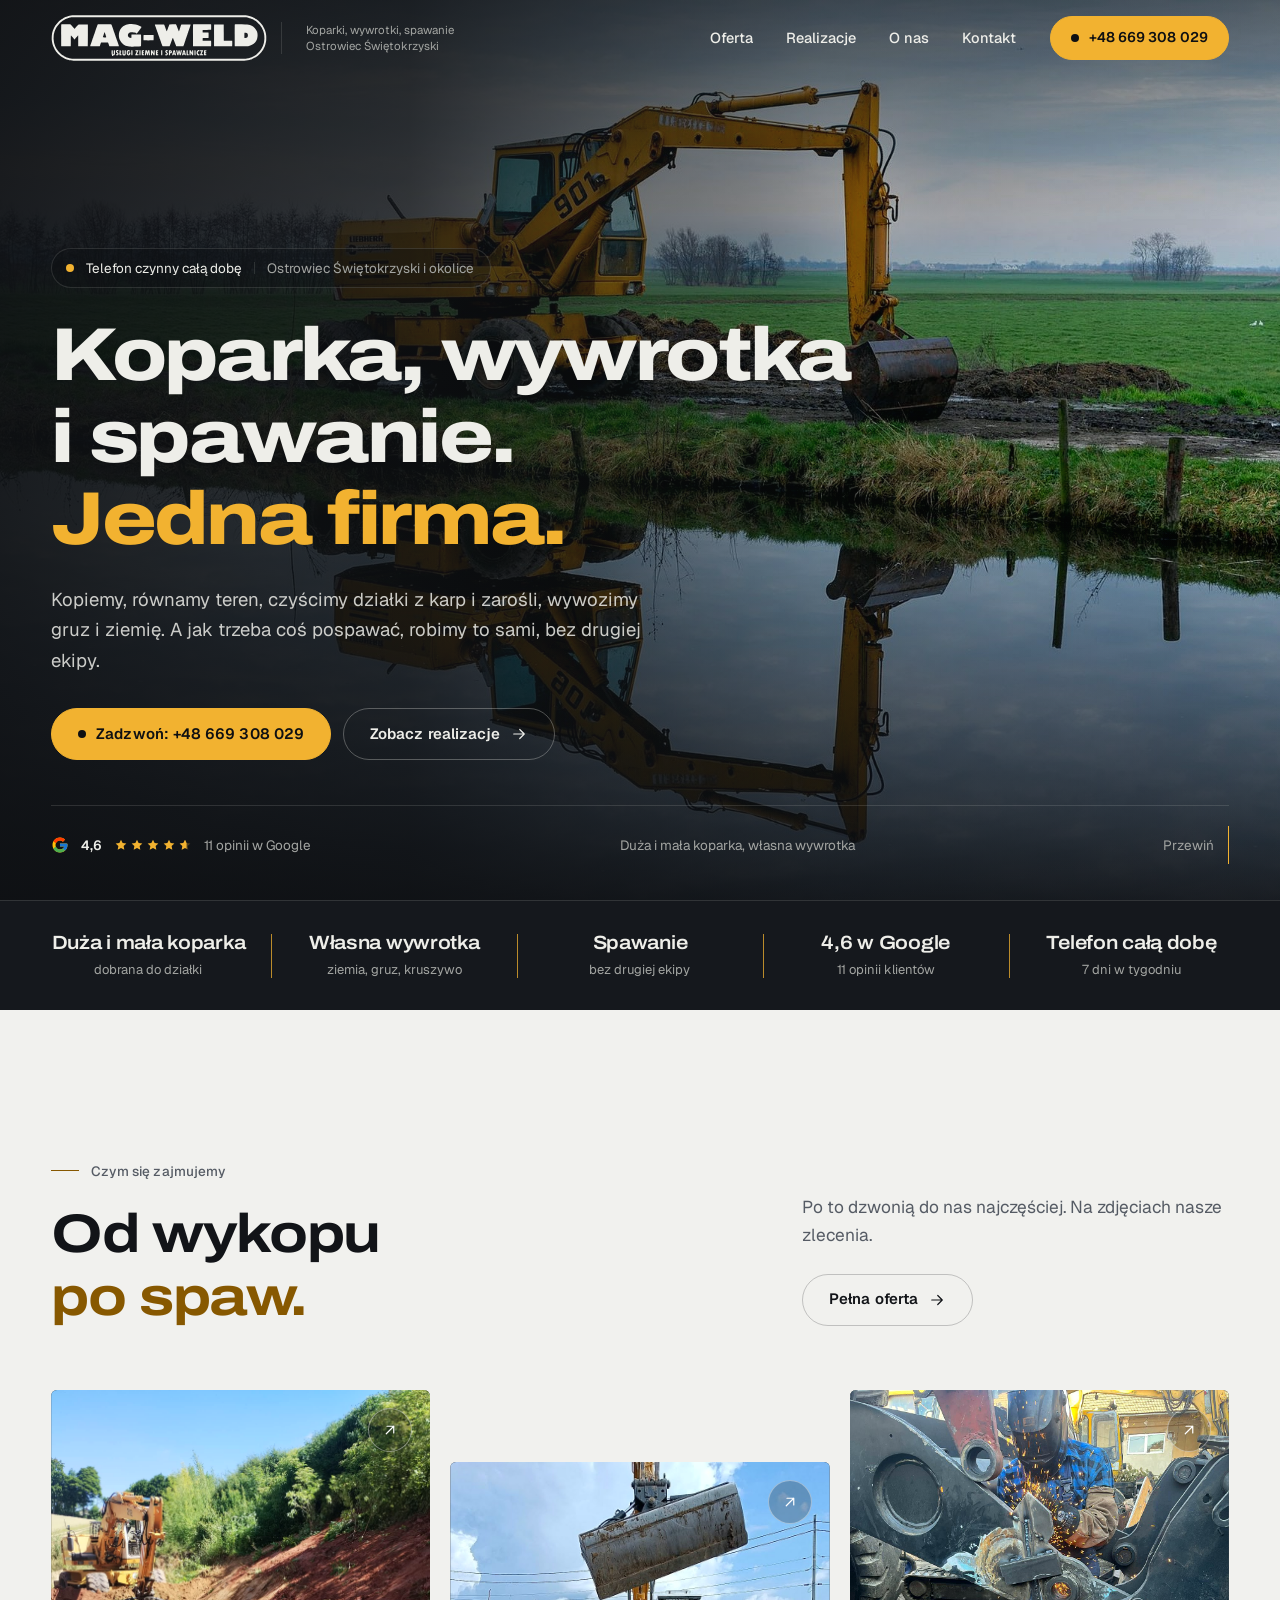
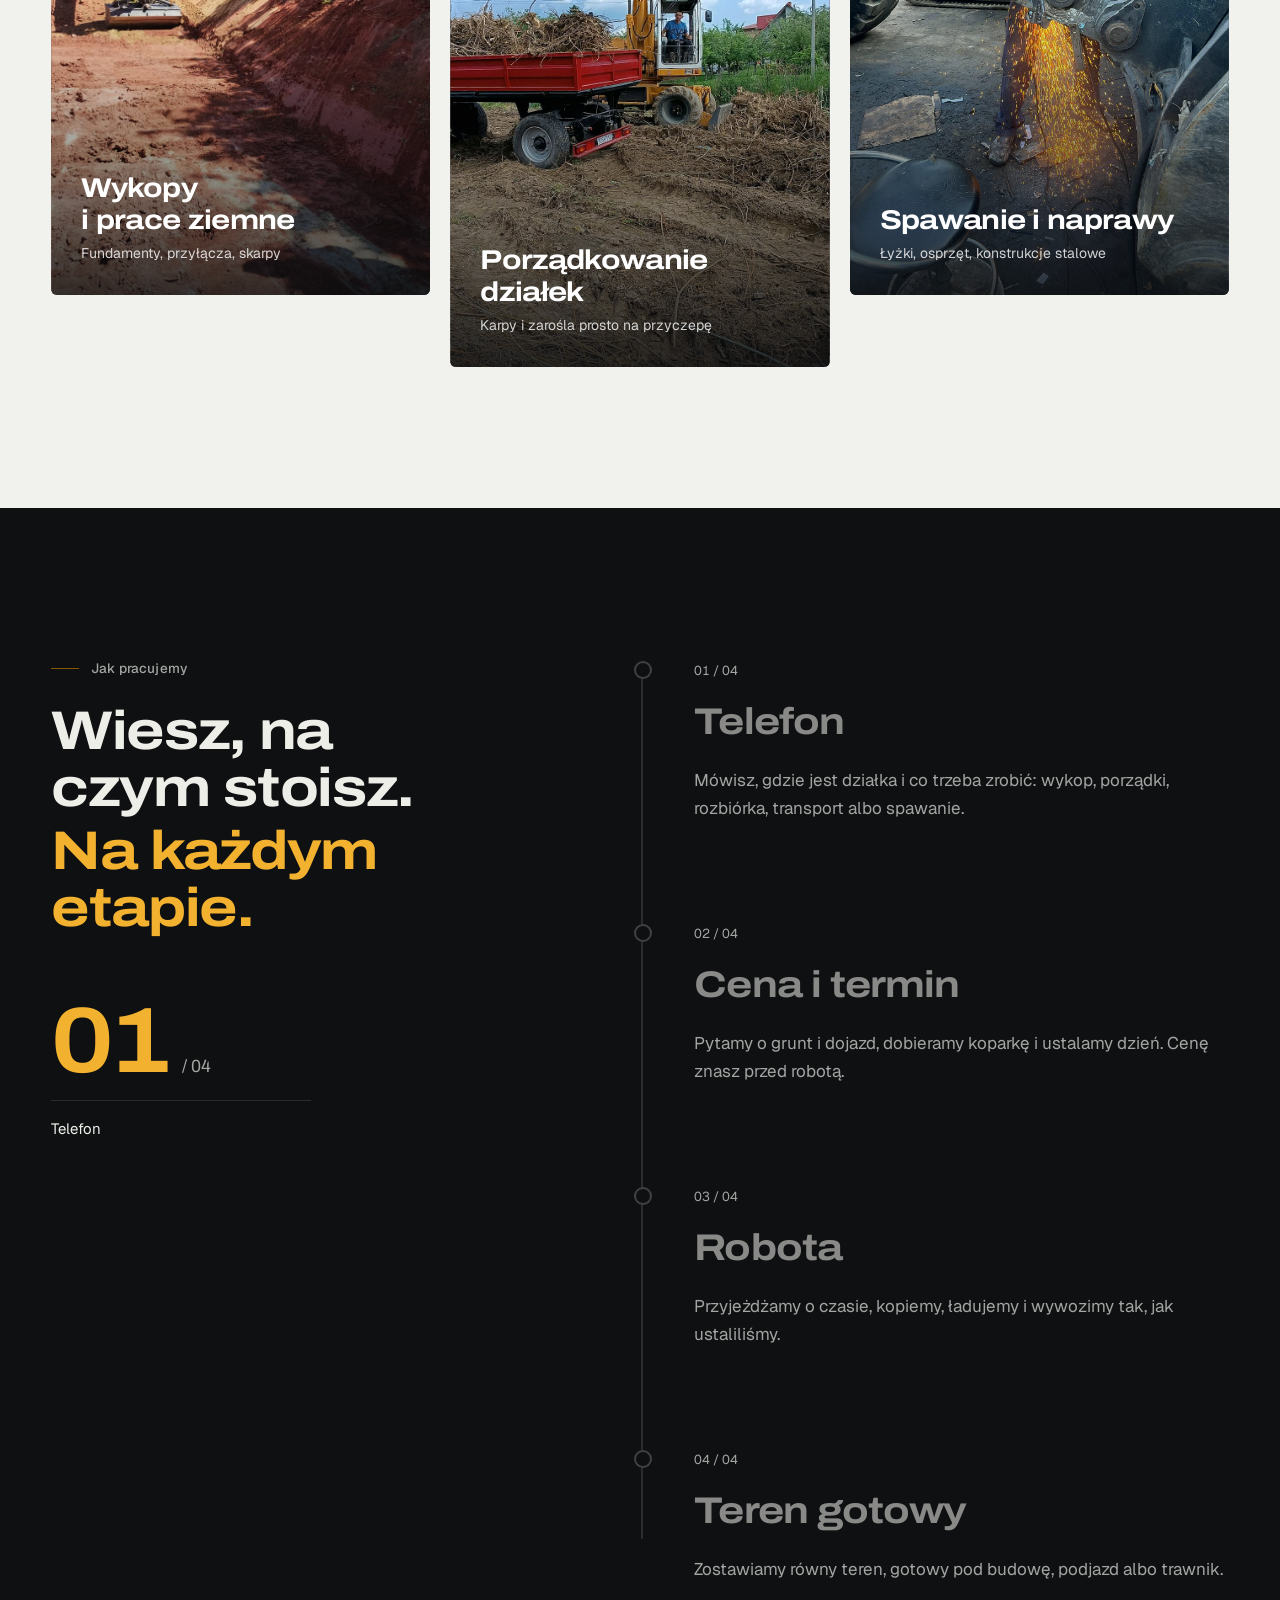
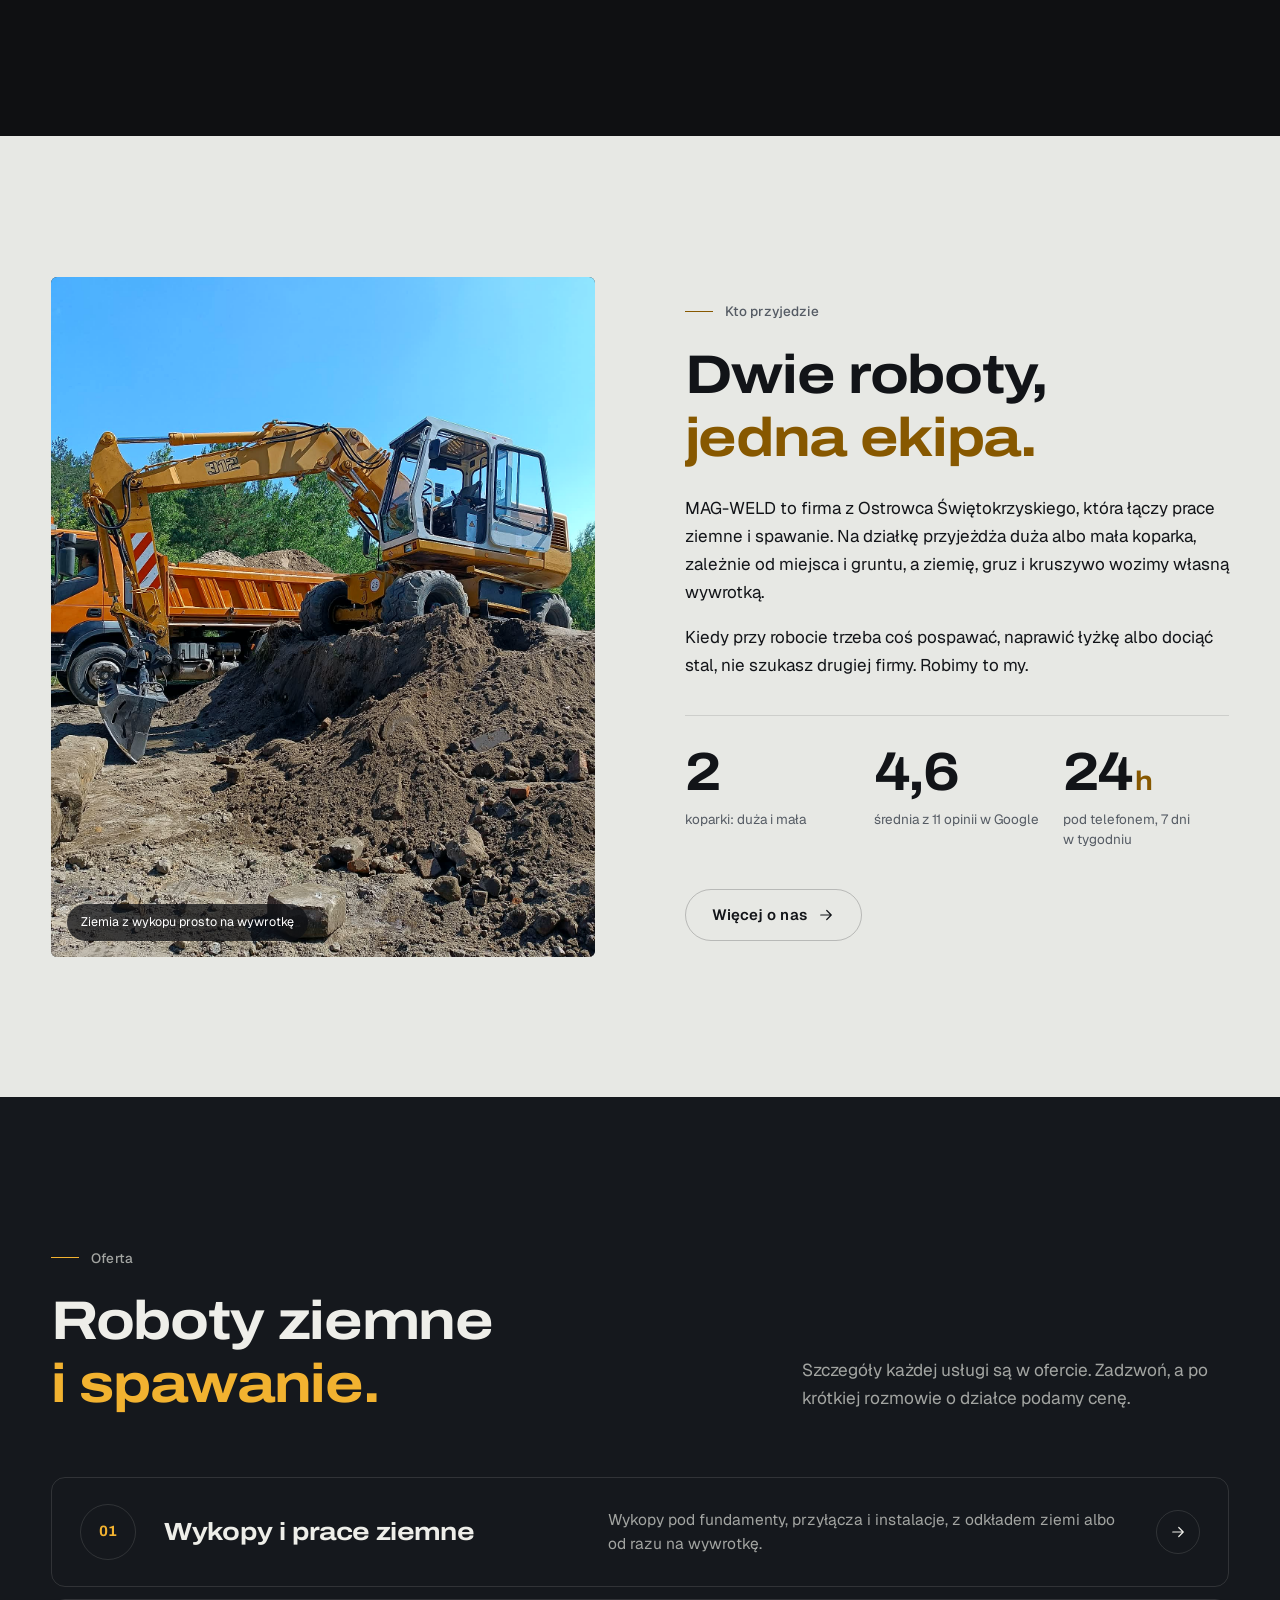
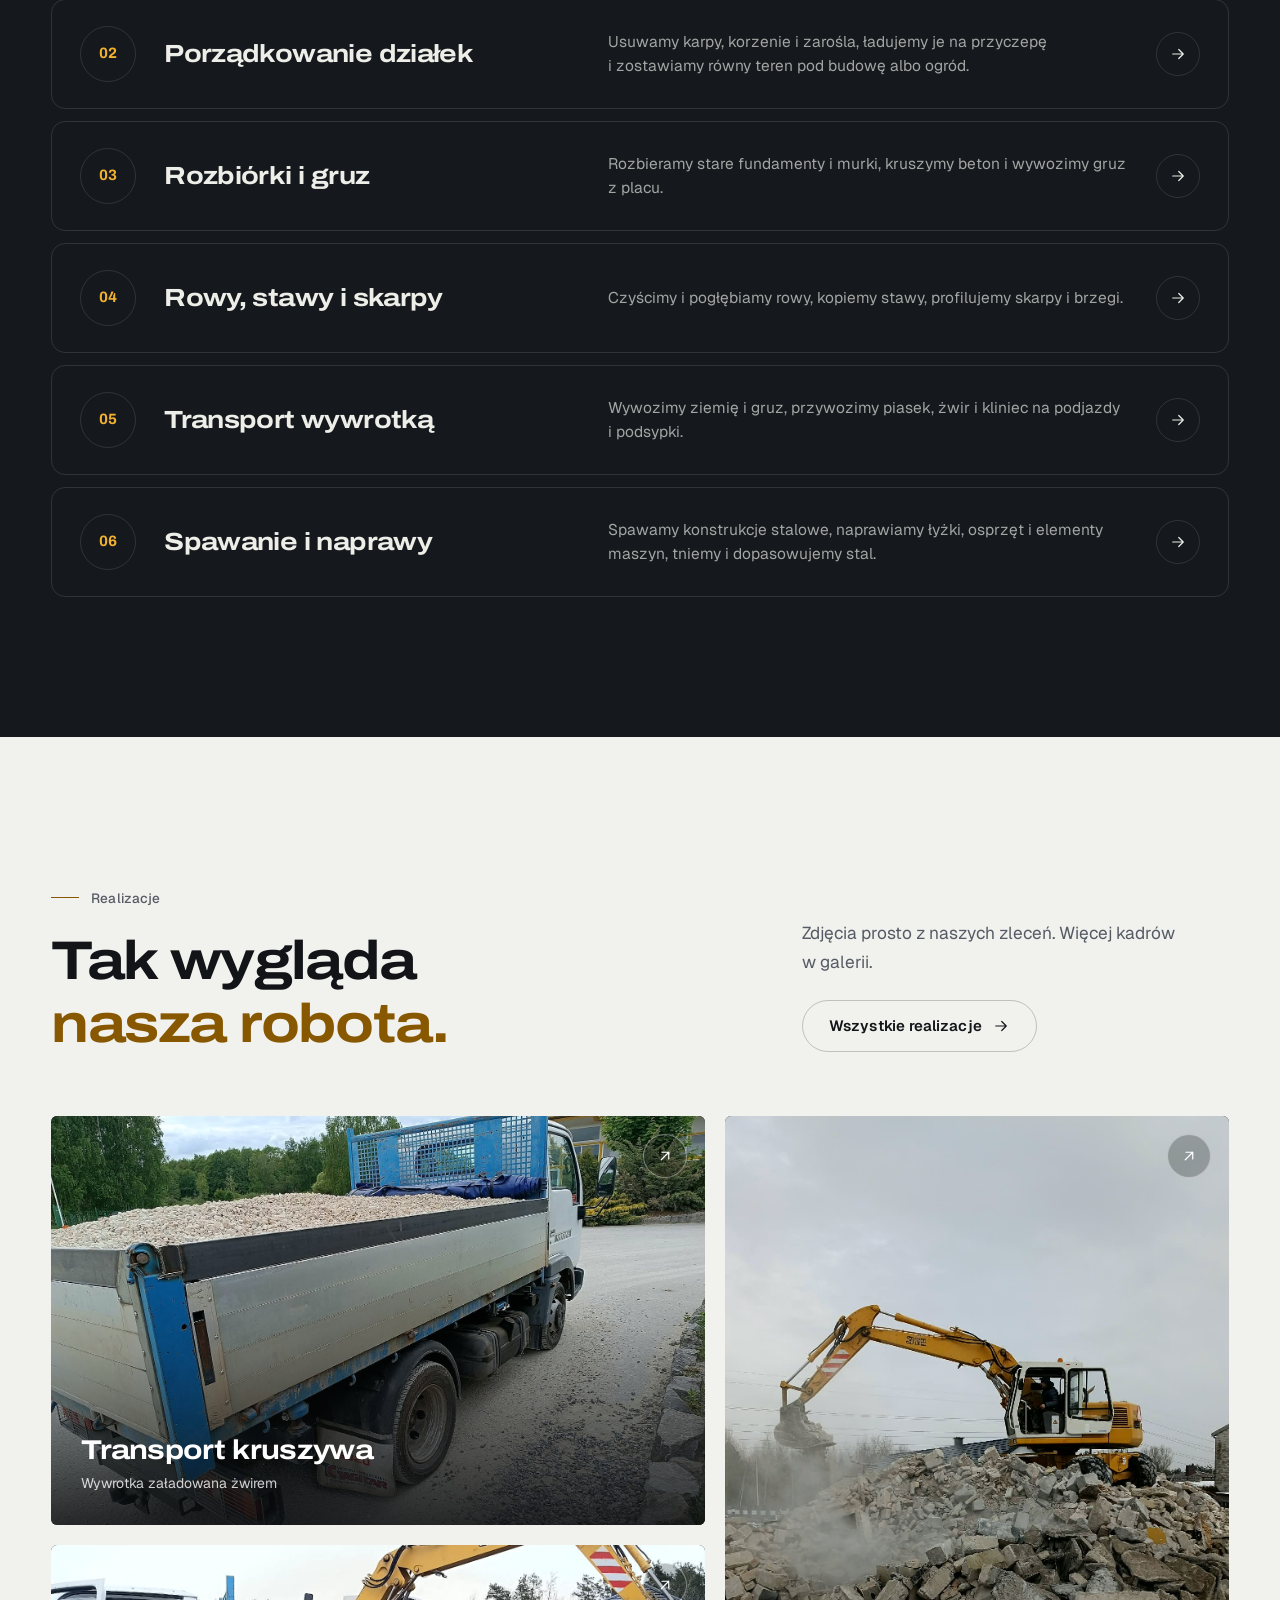
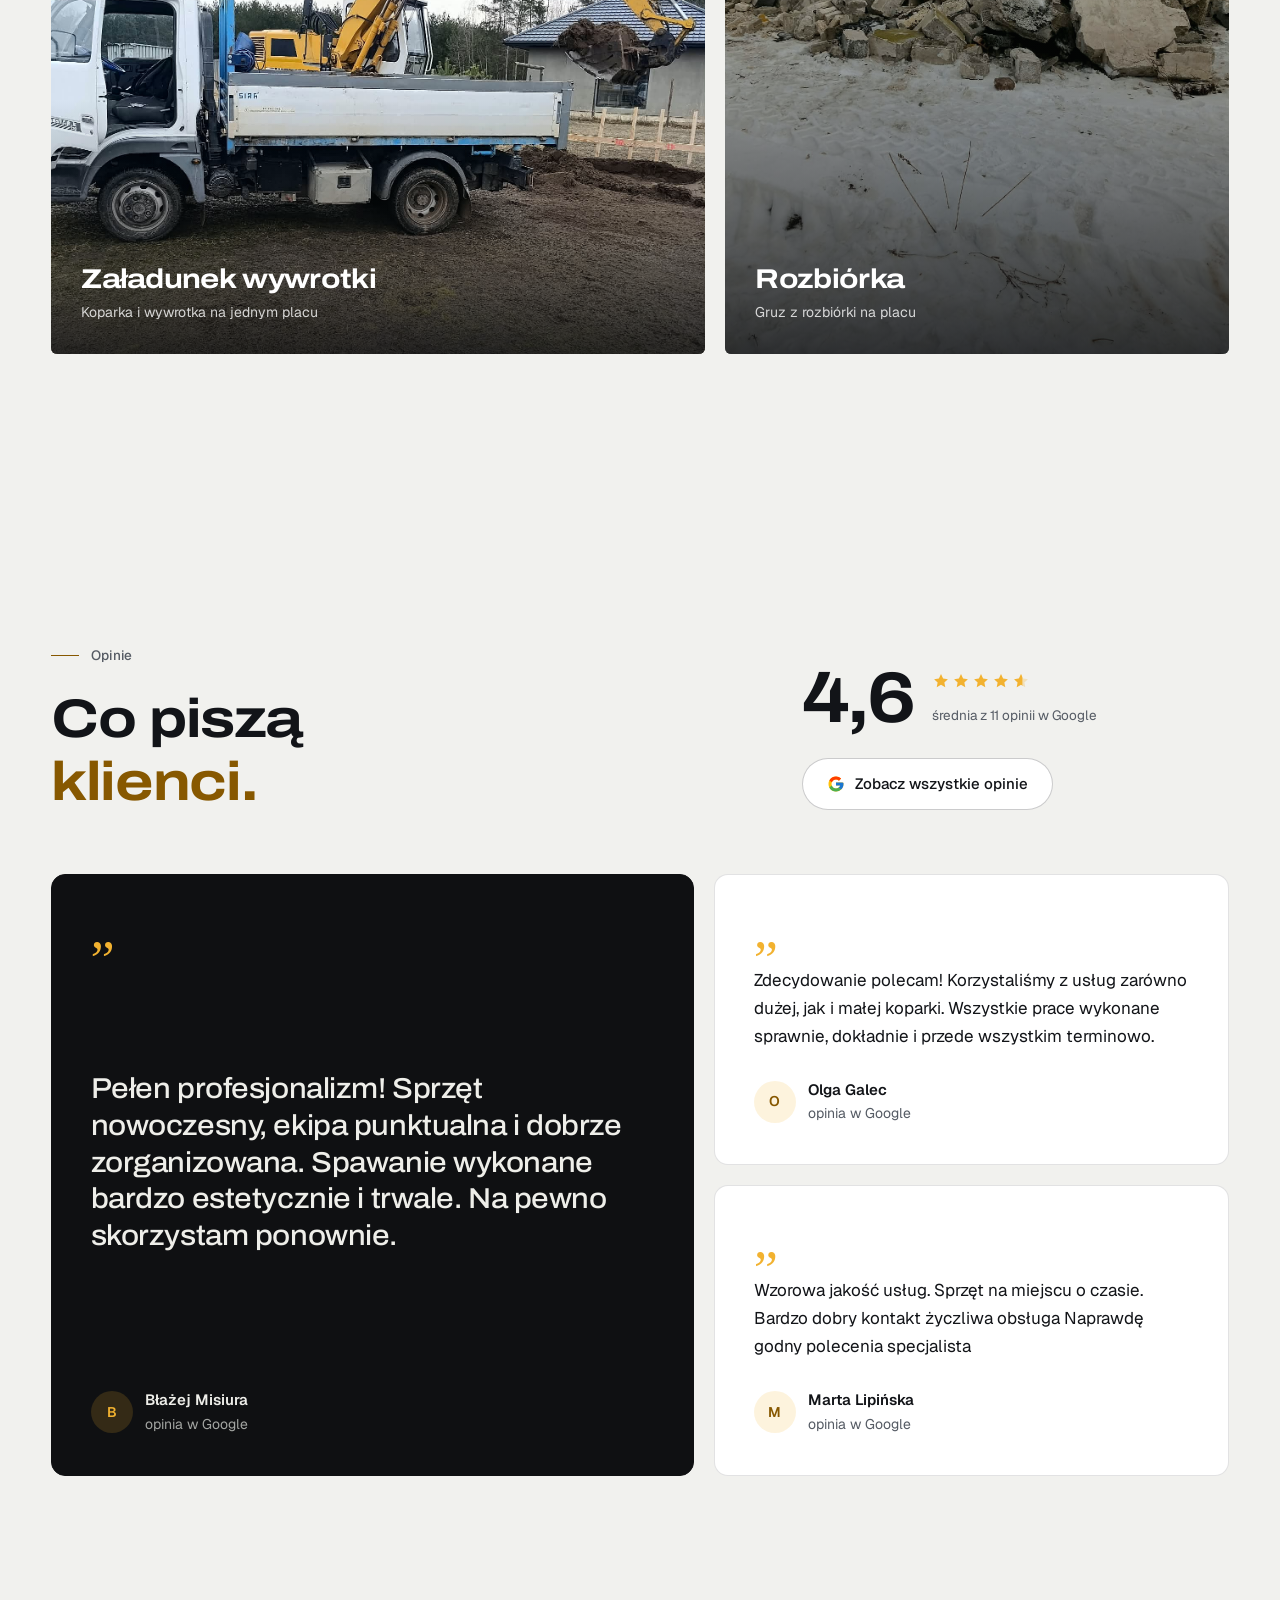
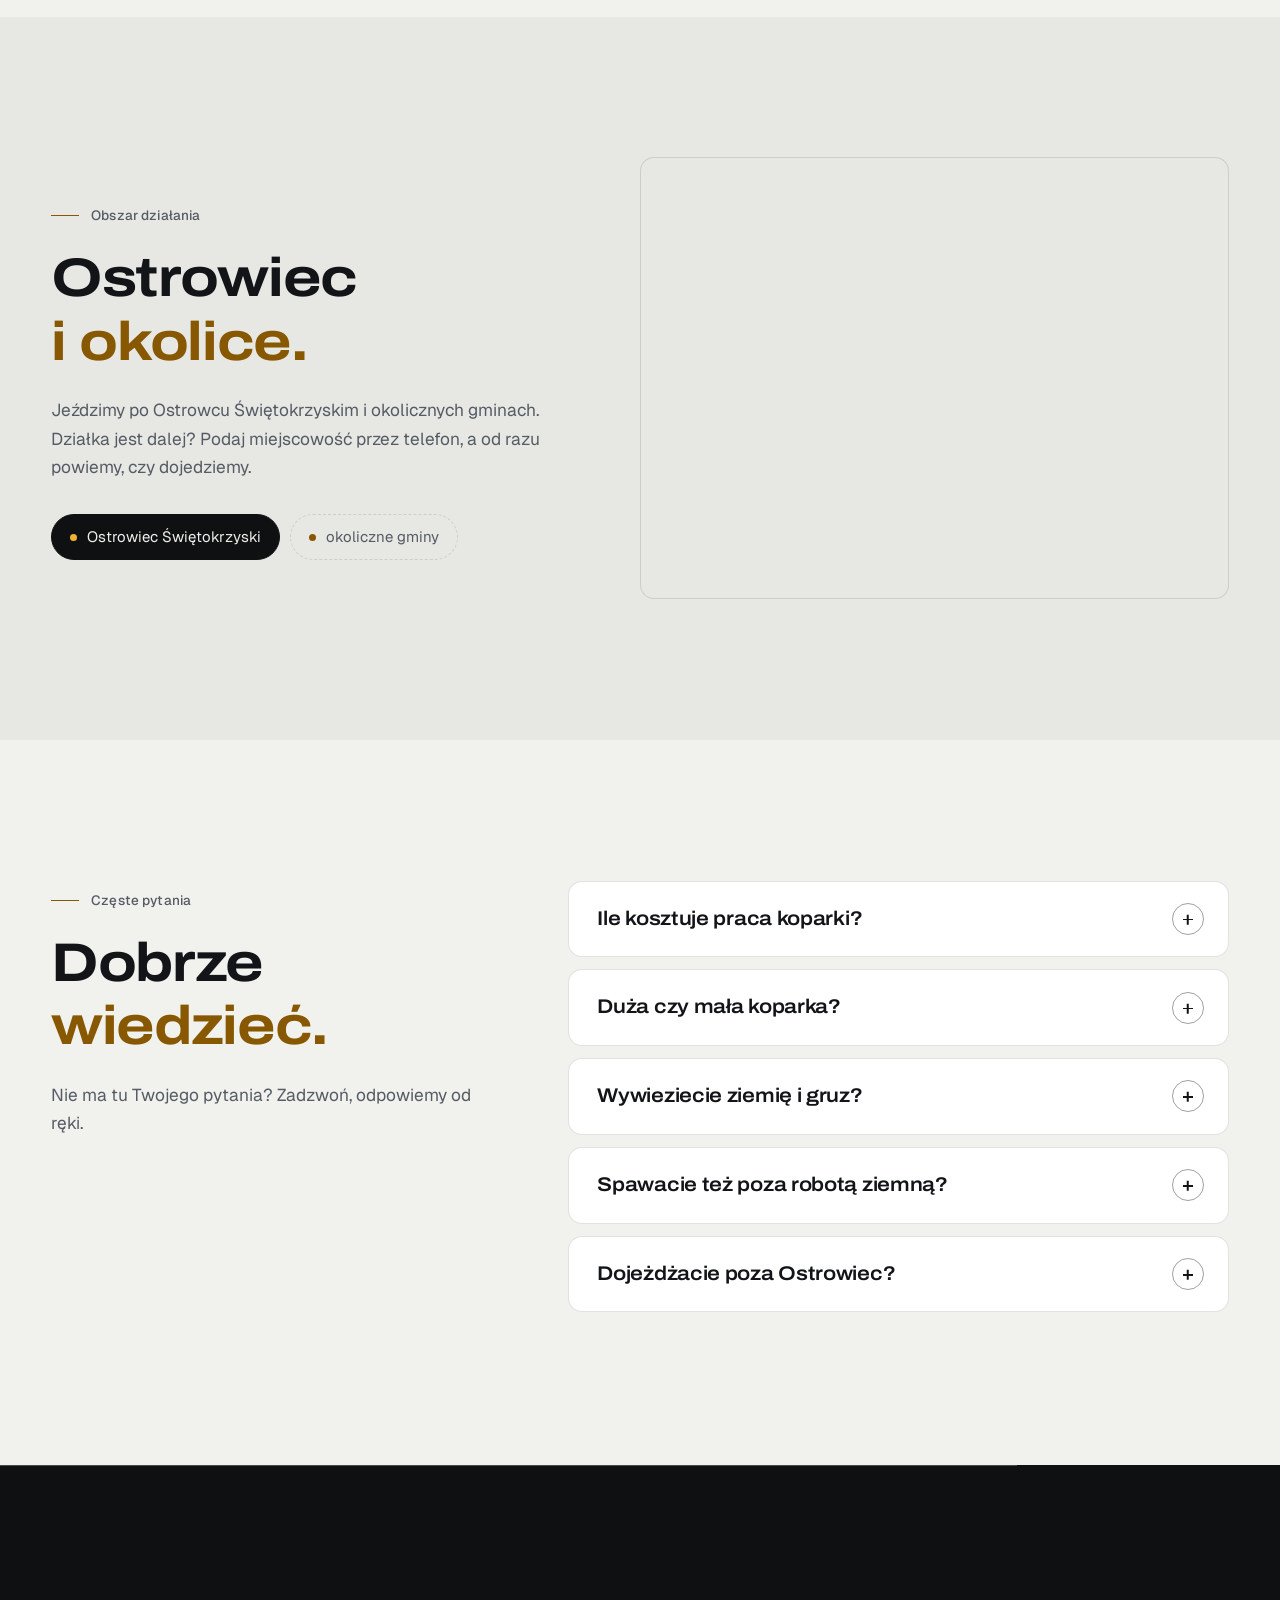
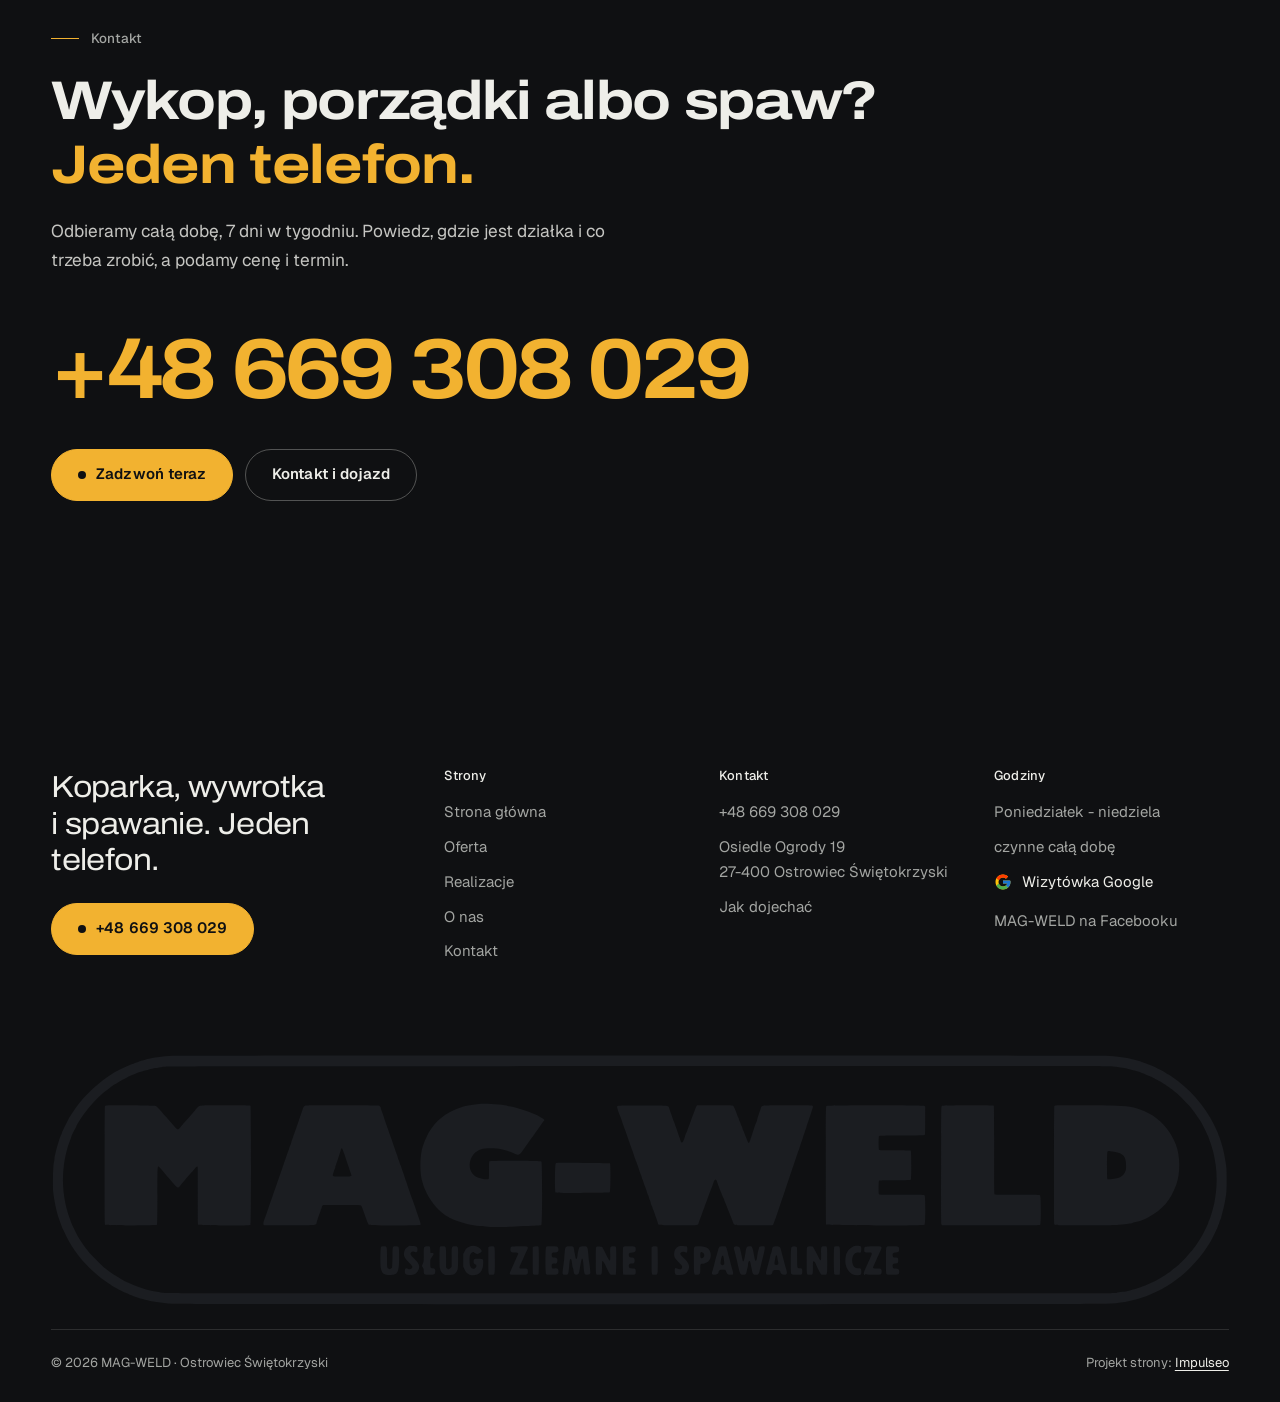
==== commit d0f09010: "[claude-edit][cmt:7e29aea0-bbee-492a-b16e-271c49cf87f0] nowy projekt na wzór ElMac: logo bez białej " ====
--- a/index.html
+++ b/index.html
@@ -3,204 +3,393 @@
 <head>
 <meta charset="UTF-8">
 <meta name="viewport" content="width=device-width, initial-scale=1.0">
-<title>MAG-WELD · Ostrowiec Świętokrzyski</title>
-<meta name="description" content="MAG-WELD, Ostrowiec Świętokrzyski. Usługi koparką: wykopy, porządkowanie działek, rozbiórki, rowy i skarpy, transport wywrotką. Do tego spawanie i naprawy łyżek oraz konstrukcji stalowych. Tel. 669 308 029.">
-<link rel="canonical" href="https://kris20032.github.io/mag-weld/">
+<title>MAG-WELD - koparka, wywrotka i spawanie | Ostrowiec Świętokrzyski</title>
+<meta name="description" content="MAG-WELD z Ostrowca Świętokrzyskiego: wykopy, porządkowanie działek, rozbiórki, rowy i skarpy, transport wywrotką, spawanie i naprawy łyżek. Telefon całą dobę: +48 669 308 029.">
+<link rel="canonical" href="https://impulseo-pl.github.io/mag-weld/">
 <meta name="robots" content="noindex, nofollow">
+<meta name="theme-color" content="#0F1012">
 <meta property="og:type" content="website">
 <meta property="og:locale" content="pl_PL">
 <meta property="og:site_name" content="MAG-WELD">
-<meta property="og:title" content="MAG-WELD · Ostrowiec Świętokrzyski">
-<meta property="og:description" content="MAG-WELD, Ostrowiec Świętokrzyski. Usługi koparką: wykopy, porządkowanie działek, rozbiórki, rowy i skarpy, transport wywrotką. Do tego spawanie i naprawy łyżek oraz konstrukcji stalowych. Tel. 669 308 029.">
-<meta property="og:url" content="https://kris20032.github.io/mag-weld/">
-<meta property="og:image" content="https://kris20032.github.io/mag-weld/img/og.jpg">
+<meta property="og:title" content="MAG-WELD - koparka, wywrotka i spawanie | Ostrowiec Świętokrzyski">
+<meta property="og:description" content="MAG-WELD z Ostrowca Świętokrzyskiego: wykopy, porządkowanie działek, rozbiórki, rowy i skarpy, transport wywrotką, spawanie i naprawy łyżek. Telefon całą dobę: +48 669 308 029.">
+<meta property="og:url" content="https://impulseo-pl.github.io/mag-weld/">
+<meta property="og:image" content="https://impulseo-pl.github.io/mag-weld/img/og.jpg">
 <meta property="og:image:width" content="1200">
 <meta property="og:image:height" content="630">
 <meta name="twitter:card" content="summary_large_image">
-<script type="application/ld+json">{"@context": "https://schema.org", "@type": "LocalBusiness", "name": "MAG-WELD", "url": "https://kris20032.github.io/mag-weld/", "telephone": "+48669308029", "image": "https://kris20032.github.io/mag-weld/img/og.jpg", "areaServed": "Ostrowiec Świętokrzyski", "sameAs": ["https://maps.google.com/?cid=16993786873835529174&g_mp=Cidnb29nbGUubWFwcy5wbGFjZXMudjEuUGxhY2VzLlNlYXJjaFRleHQQAhgEIAA", "https://www.facebook.com/magweldostr/"]}</script>
+<script type="application/ld+json">{"@context": "https://schema.org", "@type": "LocalBusiness", "name": "MAG-WELD", "description": "Usługi ziemne i spawalnicze: koparka, wywrotka, spawanie.", "url": "https://impulseo-pl.github.io/mag-weld/", "telephone": "+48669308029", "image": "https://impulseo-pl.github.io/mag-weld/img/og.jpg", "address": {"@type": "PostalAddress", "streetAddress": "Osiedle Ogrody 19", "postalCode": "27-400", "addressLocality": "Ostrowiec Świętokrzyski", "addressCountry": "PL"}, "openingHours": "Mo-Su 00:00-23:59", "areaServed": "Ostrowiec Świętokrzyski", "aggregateRating": {"@type": "AggregateRating", "ratingValue": "4.6", "reviewCount": "11"}, "sameAs": ["https://maps.google.com/?cid=16993786873835529174", "https://www.facebook.com/magweldostr/"]}</script>
+<script>(function(){var d=document.documentElement;d.classList.add('js');try{if(!window.matchMedia('(prefers-reduced-motion: reduce)').matches)d.classList.add('anim');}catch(e){}setTimeout(function(){if(!d.classList.contains('anim-ok'))d.classList.remove('anim');},3500);})();</script>
+<script>(function(){try{var d=document.documentElement,q=/[?&]intro/.test(location.search);if(!q&&window.matchMedia&&matchMedia('(prefers-reduced-motion: reduce)').matches)return;if(!q&&sessionStorage.getItem('magweld_intro'))return;sessionStorage.setItem('magweld_intro','1');d.classList.add('intro-on');setTimeout(function(){d.classList.remove('intro-on','intro-gra','intro-out');d.classList.add('hero-go')},4600);}catch(e){}})();</script>
+<link rel="preload" as="image" href="img/hero.jpg" fetchpriority="high">
 <link rel="preconnect" href="https://fonts.googleapis.com">
 <link rel="preconnect" href="https://fonts.gstatic.com" crossorigin>
-<link href="https://fonts.googleapis.com/css2?family=Space+Grotesk:wght@500;600;700&family=DM+Sans:opsz,wght@9..40,400;9..40,500;9..40,600&display=swap" rel="stylesheet">
-<link rel="stylesheet" href="assets/styles.css?v=66d6d17f">
+<link href="https://fonts.googleapis.com/css2?family=Archivo:wdth,wght@100..125,500..800&family=Geist:wght@400..600&display=swap" rel="stylesheet">
+<link rel="stylesheet" href="assets/styles.css?v=20261113">
+<script src="assets/lenis.min.js?v=1.1.20" defer></script>
+<script src="assets/main.js?v=20261113" defer></script>
 </head>
 <body>
-
-<header class="nav">
-  <div class="wrap nav-inner">
-    <a class="brand brand-has-logo" href="index.html"><img class="brand-logo" src="img/logo.png" alt="MAG-WELD" width="700" height="180" decoding="async"></a>
-    <nav class="nav-links">
-      <a href="oferta.html">Oferta</a>
-      <a href="realizacje.html">Realizacje</a>
-      <a href="o-nas.html">O nas</a>
-      <a href="kontakt.html">Kontakt</a>
-      <a href="tel:+48669308029" class="btn btn-accent">Zadzwoń +48 669 308 029</a>
-    </nav>
-    <button class="nav-toggle" aria-label="Menu"><span></span><span></span><span></span></button>
-  </div>
+<a class="skip" href="#tresc">Przejdź do treści</a>
+<header class="site-head">
+<div class="intro" aria-hidden="true"><span class="intro-line"><i></i></span><span class="intro-meta">koparki · wywrotki · spawanie · Ostrowiec Świętokrzyski</span></div><div class="head-in">
+  <a class="brand" href="index.html" aria-label="MAG-WELD - strona główna">
+    <span class="znak"><svg class="wm" viewBox="10 12 3210 686" role="img" aria-label="MAG-WELD - usługi ziemne i spawalnicze"><path pathLength="1" style="--i:0" d="M342.5 17.1C315 18.3 280.5 23.2 266.8 28C263.6 29.1 260.2 30 259.2 30C258.3 30 253 31.6 247.5 33.6C242 35.5 235 38 232 39.1C219.3 43.6 189.8 57.6 182.3 62.7C180.8 63.8 177.6 65.9 175.3 67.3C165.2 73.6 161.7 76 147.4 86.7C120.8 106.3 90.5 138.4 72.5 166C68.7 171.8 63.9 179.2 61.7 182.5C57.3 189.2 40.4 223.6 39.4 227.8C39 229.3 38.1 231.6 37.4 233C32.8 241.5 20.7 285.1 19.6 297C19.2 300.6 18.3 306.4 17.5 310C15.5 318.5 14.4 371 15.8 386C18.1 409.7 24.7 441 31.4 460.5C36.1 474.2 41.1 487.2 42.6 490C43.3 491.4 46.7 498.3 50.1 505.4C53.4 512.6 58.1 521.3 60.4 524.9C62.7 528.6 64.9 532.2 65.3 533C66.4 535.6 81.2 556.6 89 566.8C105.9 588.7 141.6 621.1 166.5 637.1C168.7 638.5 171.8 640.5 173.4 641.6C182.4 647.5 203.5 658.8 213.5 663.1C217.4 664.7 221.2 666.5 222.2 667C226.6 669.4 257 680 259.6 680C260.4 680 263.8 680.9 267.2 682.1C280.7 686.6 311.9 691.2 340.4 692.9C364.3 694.4 2852.7 694.4 2884.5 693C2923.4 691.2 2955 685.8 2982.5 676.2C2988 674.3 2995 671.9 2998 670.8C3010 666.7 3040 652.5 3047.7 647.3C3049.2 646.2 3052.3 644.2 3054.5 642.8C3056.7 641.5 3060.5 639.1 3063 637.5C3098.7 615.1 3137.1 576.2 3162.2 537C3172.5 521 3171.4 523 3188.6 487.6C3189.9 484.8 3191 482 3191 481.3C3191 480.6 3191.9 478.3 3193 476.3C3194.1 474.2 3195 471.8 3195 470.9C3195 469.9 3196.1 466.8 3197.5 463.8C3198.9 460.9 3200 457.8 3200 457C3200 456.2 3201.1 451.9 3202.4 447.5C3207.3 431.1 3212.4 405.3 3214.1 387.5C3215.1 377.2 3215.1 334 3214.1 323C3212.6 307 3206.4 274.4 3202.8 263.5C3202.3 261.8 3201 257.6 3200 254C3198 246.8 3194.6 237.2 3192.6 232.5C3191.8 230.8 3190.9 228.4 3190.5 227C3190.1 225.6 3188.7 222.5 3187.4 220C3186.2 217.5 3182.8 210.5 3180 204.5C3156.9 155.5 3110.2 102.8 3063.5 72.9C3061.3 71.5 3057.5 69.1 3055 67.5C3052.5 65.9 3048.9 63.7 3047 62.4C3040.9 58.5 3014.8 45.6 3007.5 42.8C2999.5 39.8 2994.7 38 2983.5 33.8C2979.1 32.2 2973.5 30.4 2971 30C2968.5 29.6 2963.8 28.3 2960.5 27.2C2947 22.7 2914.2 18.3 2884.5 17C2857.5 15.8 370.4 15.9 342.5 17.1ZM2891 45.5C2901.7 45.8 2912.3 46.4 2914.5 47C2916.7 47.5 2923.9 48.7 2930.4 49.5C2937 50.4 2942.7 51.3 2943.1 51.6C2944 52.1 2964.6 57.6 2970.8 59C2973.2 59.5 2977.7 61 2980.8 62.4C2984 63.7 2989.2 65.8 2992.5 67C2995.8 68.3 3001.2 70.5 3004.5 72C3007.8 73.5 3011.6 75.3 3013 75.9C3014.4 76.5 3016.2 77.4 3017 77.9C3017.8 78.4 3021.9 80.7 3026 83C3030.1 85.2 3035.1 88 3037.1 89.3C3039.1 90.5 3042.9 92.8 3045.6 94.4C3048.3 96.1 3053.8 99.9 3057.9 102.9C3061.9 106 3067.1 109.8 3069.4 111.4C3077.7 117.2 3089.9 128.8 3110.2 150.5C3119.8 160.7 3136.7 183.8 3145.6 198.9C3149.6 205.6 3164.2 235.5 3165.1 238.5C3165.5 240.1 3167.5 245.8 3169.5 251C3171.5 256.2 3174 263.7 3174.9 267.6C3175.9 271.5 3176.9 275.1 3177.3 275.6C3178.2 277.1 3183.7 305.3 3184.9 314.5C3189.3 348.3 3188 383.7 3181 418C3177.8 433.7 3170.3 459.4 3166.8 466C3165.8 467.9 3165 470.2 3165 471.1C3165 472.8 3150.1 503.9 3146.9 509C3146 510.4 3143.3 514.6 3140.9 518.5C3128.7 538 3122.6 545.8 3105.5 564.4C3092.3 578.7 3079.9 590.6 3072.2 596.3C3069.8 598.1 3065.8 601.2 3063.2 603.3C3054.4 610.3 3024.5 629.2 3020 630.5C3018.6 630.9 3016.4 632.1 3015.1 633.1C3013.8 634.2 3012 635 3011.1 635C3010.2 635 3008.2 635.8 3006.5 636.8C3000.5 640.4 2974.4 650.2 2963 653C2958.3 654.2 2951.7 656 2948.3 657.1C2944.9 658.1 2937 659.6 2930.7 660.4C2924.5 661.3 2917 662.5 2914 663.2C2909.5 664.3 2664.7 664.5 1616 664.5C389.5 664.5 323 664.4 313.5 662.8C308 661.8 299.5 660.4 294.5 659.6C275 656.5 237.8 644.6 223.9 637C221.9 635.9 219.6 635 218.7 635C217.9 635 216.2 634.2 214.9 633.1C213.6 632.1 211.5 631 210.2 630.6C209 630.2 205.2 628.1 201.7 626C198.3 623.9 191.5 619.8 186.7 616.8C181.9 613.9 175.1 609.4 171.7 606.7C168.3 604.1 163.8 600.8 161.7 599.4C153.7 594.1 140 581.1 119.8 559.5C114.2 553.6 106.5 543.7 97 530.5C94.3 526.8 87.2 515.9 84.3 511.1C79.9 503.7 65.7 474.3 64.5 470C63.8 467.5 61.4 460.6 59.1 454.7C56.8 448.7 55 443.1 55 442.2C54.9 441.3 54.3 438.7 53.5 436.5C52.7 434.3 50.7 426 49.1 418C41.9 382.1 40.7 350.4 45.1 315C46.5 303.9 51.6 278.6 53.5 273.5C54.3 271.3 54.9 268.7 55 267.8C55 266.9 56.8 261.3 59.1 255.3C61.4 249.4 63.8 242.5 64.5 240C65.8 235.5 70.7 224.6 73.4 220C74.3 218.6 76.5 214.1 78.5 210C80.5 205.9 83.3 200.6 84.8 198.3C86.3 196 89.4 191 91.8 187.3C108.6 161 144 122 160.6 111.4C162.2 110.4 166.4 107.2 170 104.4C173.6 101.6 179.9 97.2 184 94.7C188.1 92.2 194.4 88.3 198 86.1C201.6 83.8 206.1 81.3 208 80.5C209.9 79.6 212.2 78.5 213 78C213.8 77.4 215.6 76.5 217 75.9C218.4 75.3 221.3 74 223.5 72.9C234.2 67.9 254.9 60.2 263.5 58C266.3 57.3 272.3 55.6 277 54.3C281.7 53 289.8 51.2 295 50.4C300.2 49.6 308.6 48.1 313.5 47.2C321.9 45.6 400.4 45.5 1590 45C2287.1 44.7 2860.7 44.6 2864.5 44.7C2868.4 44.9 2880.3 45.2 2891 45.5Z"/><path pathLength="1" style="--i:1" d="M160.3 152.2C158.9 152.6 157.3 153.5 156.9 154.2C156.4 154.9 156 227.6 156 315.7C156 460 156.2 476 157.6 477.4C159.7 479.6 297 479.9 298.8 477.7C299.6 476.8 300 452.6 300.1 398.2C300.2 319.3 300.3 316.6 303.6 318.8C304.2 319.2 307.3 322.6 310.5 326.5C313.8 330.3 318 335.3 320.1 337.5C324.6 342.4 336.5 356.2 344.4 365.5C355.2 378.2 355.8 378.4 362.6 370.2C369.5 362 390.3 337.9 394 333.9C395.8 332 399.2 327.9 401.7 324.7C406.6 318.7 410 317.2 410 321.2C410 322.5 410 357.8 410 399.7C410 468.1 410.1 476 411.5 477.4C413.6 479.5 551.7 479.9 553.8 477.8C555.7 475.9 555.5 154.7 553.7 153.1C552.7 152.4 532.5 152 484.8 152C406.1 151.9 415.8 150.3 402.5 166C394.8 175 382.7 188.9 376.7 195.5C370.1 202.8 366.3 207.2 362.2 212.2C355.7 220.1 355.2 220 344.2 207.2C333 194.1 326.9 187.2 321 180.6C318.5 177.8 312.5 170.9 307.7 165.2C302.8 159.6 297.6 154.3 296 153.5C292.8 151.9 166.1 150.7 160.3 152.2Z"/><path pathLength="1" style="--i:2" d="M702.5 153C699.1 154.7 698 156.6 694.7 167C693.3 171.1 689 183.7 685 195C669 240.4 665.8 249.7 664.9 253.3C664.4 255.5 662.8 259.8 661.5 263.1C660.1 266.3 659 269.5 659 270.2C659 270.9 658.1 273.3 657.1 275.5C656.1 277.7 653.7 284.2 651.9 290C650.1 295.8 648 301.8 647.2 303.5C646.3 305.1 645.3 308.1 644.9 310C644.1 313.3 642 319.5 635 339C633.4 343.7 630 353.3 627.5 360.5C625.1 367.6 621.4 378 619.5 383.5C617.5 389 615.2 395.5 614.5 398C613.7 400.5 611.7 406.3 610 411C608.3 415.7 604.9 425.3 602.5 432.5C596.2 451 594.2 456.7 591.4 463.7C588.2 471.8 588.1 477.8 591.3 478.5C592.5 478.8 624.2 478.9 661.7 478.8C738.8 478.5 732.1 479.3 734.5 469.9C735.9 464.2 741.4 447.9 743 444.5C743.5 443.4 744.4 440.6 745 438.3C745.6 436 746.5 433.8 747 433.5C747.6 433.2 748 431.8 748 430.6C748 429.3 748.8 427.2 749.8 426L751.6 423.8L803 423.9C843.6 424.1 854.8 424.4 855.8 425.4C857 426.6 862.5 441.6 870.6 465.5C872.6 471.4 874.8 476.2 876.1 477.2C879.2 479.8 1015 480 1017.1 477.4C1018.2 476 1017.6 473.4 1012.6 459.1C1009.4 450 1006.2 440.5 1005.5 438C1004.2 433.6 1001.3 425.5 995 408C990.4 395.4 982 371.2 980.3 365.5C979.5 362.7 978.1 359.1 977.3 357.5C976.4 355.8 975.2 352.2 974.5 349.5C973.7 346.7 971.5 340 969.5 334.5C967.5 329 965.4 322.8 964.9 320.7C964.4 318.6 963.3 315.9 962.6 314.7C961.8 313.5 960.9 310.9 960.5 309C960.1 307.1 959.1 304.1 958.2 302.5C957.4 300.8 956.1 297.2 955.4 294.5C954.7 291.7 953.3 287.2 952.2 284.5C951.1 281.7 948.5 274.5 946.5 268.5C944.4 262.4 940.3 250.5 937.3 242C934.3 233.5 931 224 930 221C929 218 926.7 211.7 925 207C923.3 202.3 921 195.8 920 192.5C916.3 180.9 913.7 173.4 911.4 167.3C910.1 163.9 909 160.2 909 159.1C909 156.6 905.9 153.3 902.8 152.5C901.5 152.2 856.6 151.8 803 151.7C718 151.5 705.1 151.7 702.5 153ZM809.8 285.6C819.6 315.2 826.8 336.5 828.1 339.7C830.6 345.8 829.8 346 803.5 346C776.1 346 776.8 346.2 779.4 337.2C780.3 334.1 782 329.2 783 326.5C784.1 323.7 785 320.7 785 319.8C785 318.8 785.8 316.1 786.9 313.8C789.6 307.6 800 275.4 800 273.3C800 271.1 802 268.8 803.5 269.3C804 269.5 806.9 276.8 809.8 285.6Z"/><path pathLength="1" style="--i:3" d="M1176.5 148C1145.6 151.1 1132.4 154.4 1109 164.8C1066.5 183.8 1040.2 214 1023.5 263.2C1014.8 288.9 1014.5 339.6 1023 363.2C1024.1 366.4 1025 369.5 1025 370.1C1025 370.7 1027.3 376.4 1030.1 382.9C1041.9 409.8 1060.5 433.7 1081.3 448.8C1088.6 454.1 1092.2 456.2 1103.5 461.8C1118.1 469 1151.1 478.1 1169.8 480C1214.2 484.6 1221 484.7 1276 482.1C1287.8 481.6 1308.2 480.8 1321.3 480.4C1337.9 479.9 1345.6 479.3 1346.8 478.4C1349.5 476.4 1349.5 307.5 1346.8 304.8C1344.3 302.3 1207.1 302 1205 304.5C1204.1 305.6 1203.8 312 1203.9 328.6C1204 344.5 1203.7 351.6 1202.9 352.6C1200.3 355.8 1177.7 351.8 1168.7 346.6C1154.8 338.4 1148.2 321.3 1152.5 304.5C1156.8 287.8 1166.6 276.9 1182.7 271.4C1192.4 268 1224.4 268.1 1237.5 271.6C1240.8 272.5 1245.8 273.6 1248.5 274.2C1253.1 275 1258.9 277.1 1274.1 283.6C1286 288.6 1287.5 288.1 1296.5 274.7C1304.1 263.3 1304.8 262.4 1310.5 254.5C1313.3 250.6 1317.4 245 1319.5 242C1321.6 239 1326.1 232.7 1329.4 228C1332.7 223.3 1339 214.3 1343.4 208C1347.9 201.7 1352.3 195.7 1353.3 194.8C1356.5 191.5 1355.7 190.5 1344.4 184.1C1335 178.8 1323.3 173.5 1312 169.6C1283.4 159.6 1272.4 156.3 1263.1 155C1259 154.4 1255.4 153.8 1255 153.5C1249.1 149.8 1195.7 146.1 1176.5 148Z"/><path pathLength="1" style="--i:4" d="M1385.8 310.2C1383.3 312.7 1383 386.9 1385.4 389.3C1387.5 391.4 1530.8 391.2 1533.3 389.1C1535.6 387.3 1535.9 312 1533.7 310.1C1532.7 309.4 1510.9 309 1459.9 308.8C1392.1 308.5 1387.4 308.6 1385.8 310.2Z"/><path pathLength="1" style="--i:5" d="M1815.3 151.7L1771 152L1769.5 154.3C1768.7 155.6 1766.9 159.8 1765.6 163.6C1764.2 167.4 1761.7 174.1 1760 178.5C1758.3 182.9 1756 189.2 1754.8 192.5C1753.7 195.8 1751 202.9 1748.9 208.4C1746.8 213.8 1745 218.7 1745 219.4C1745 220 1744.3 221.8 1743.4 223.5C1741.6 226.8 1738.9 234.1 1735.8 244C1732 256 1728.5 256.7 1725.5 246.2C1724.6 243 1723.2 239.1 1722.4 237.5C1721.6 235.8 1720.4 232.2 1719.6 229.5C1718.8 226.7 1716.7 220.7 1715 216C1713.3 211.3 1711 204.9 1710 201.7C1709 198.5 1707.7 195.3 1707.2 194.7C1706.7 194 1705.8 191.7 1705.2 189.5C1704.6 187.3 1702.5 181 1700.5 175.5C1698.5 170 1696.2 163.3 1695.4 160.5C1692.9 151.8 1699.3 152.5 1623.3 152.2C1552.6 151.9 1553 151.9 1553 156.3C1553 158.4 1558.9 175.6 1562.1 182.8C1563.1 185.1 1564.4 188.7 1564.9 190.8C1565.4 192.8 1567.3 198.3 1569 203C1570.8 207.7 1574.6 218.5 1577.6 227C1580.5 235.5 1584 245.6 1585.5 249.5C1586.9 253.3 1588.7 258.3 1589.4 260.5C1590.2 262.7 1592.4 269 1594.4 274.5C1596.4 280 1598.9 287.2 1599.9 290.5C1601 293.8 1603.5 300.8 1605.5 306C1607.5 311.2 1609.7 317.5 1610.5 320C1613 328.2 1616.8 338.8 1618.3 341.7C1619.1 343.2 1620.1 346.3 1620.5 348.5C1620.9 350.7 1621.6 353 1622.1 353.6C1622.6 354.3 1623.9 357.6 1624.9 361.1C1626 364.6 1628.2 371.1 1630 375.5C1631.8 379.9 1633.9 386 1634.7 388.9C1635.5 391.9 1636.8 395.3 1637.5 396.4C1638.2 397.6 1639.1 399.8 1639.4 401.5C1639.8 403.1 1641.2 407.3 1642.6 410.7C1643.9 414.1 1645 417.7 1645 418.7C1645 419.7 1646.2 422.7 1647.5 425.5C1648.9 428.2 1650 431.3 1650 432.3C1650 433.4 1650.7 435.4 1651.5 436.8C1652.3 438.3 1653.9 442.2 1654.9 445.5C1656 448.8 1658.3 455.3 1660 460C1661.7 464.7 1663.5 470 1664 471.9C1665.8 478.9 1662.5 478.5 1719.9 478.8C1778 479.1 1773.6 479.7 1775.8 471.5C1776.4 469.3 1778.3 463.9 1780 459.5C1781.7 455.1 1784.2 448.3 1785.6 444.5C1786.9 440.6 1788.4 436.6 1788.9 435.5C1789.4 434.4 1790.5 431.5 1791.3 429C1792.1 426.5 1794 421.3 1795.5 417.5C1798.6 409.4 1803.5 396.2 1805.4 390.5C1806.2 388.3 1808.3 382.9 1810 378.5C1811.8 374.1 1814.3 367 1815.7 362.7C1819.1 352 1823.1 350.9 1825.6 360.1C1826.8 364.8 1839.8 397.8 1843 404.6C1844.1 406.9 1845 409.1 1845 409.6C1845 410.1 1846.6 414.4 1848.6 419C1850.5 423.7 1854.3 433.1 1857 440C1859.7 446.9 1863.5 456.2 1865.4 460.8C1867.3 465.4 1869.2 470.4 1869.5 472C1869.9 473.7 1871.3 475.9 1872.7 477C1875.2 478.9 1876.7 479 1925.9 479C1964.9 479 1977 478.7 1978.2 477.8C1979.6 476.7 1987.8 453.3 2004.1 404C2004.7 402.1 2006 398.2 2007 395.5C2008 392.7 2009.6 387.8 2010.7 384.5C2011.8 381.2 2017.2 365 2022.8 348.5C2028.4 332 2033.4 316.9 2034.1 315C2034.7 313.1 2036.3 308.6 2037.5 305C2041.7 292.8 2044.2 285.5 2045.5 281C2046.2 278.5 2047.5 275.1 2048.4 273.5C2049.3 271.8 2050 269.8 2050 269C2050 268.2 2051.9 262.3 2054.1 256C2056.3 249.7 2058.8 242.5 2059.5 240C2060.2 237.5 2062.5 230.8 2064.5 225C2066.5 219.2 2068.8 212.5 2069.5 210C2070.3 207.5 2074.5 194.8 2079 181.8C2083.4 168.7 2087 157.2 2087 156.1C2087 151.7 2087.4 151.7 2017.9 151.9C1945.6 152.1 1946.7 152 1945.5 157.8C1945.2 159.3 1944.1 162.7 1943.1 165.5C1939.4 175.6 1935 189.9 1935 191.5C1935 192.4 1934.3 194.4 1933.5 195.8C1932 198.4 1928.8 207.4 1925 219.5C1924 222.8 1922.1 228.4 1920.9 232C1919.7 235.6 1917.5 242.1 1916.1 246.5C1914.4 251.6 1912.9 254.5 1912 254.5C1911.1 254.5 1909.3 251.4 1907.4 246.5C1905.7 242.1 1903.6 236.9 1902.7 235C1901.9 233.1 1900.7 229.9 1900.1 227.9C1899.5 225.9 1898.1 222.6 1897 220.5C1895.9 218.3 1895 215.9 1895 215C1895 214.2 1893.8 211.2 1892.5 208.5C1891.1 205.7 1890 202.8 1890 202C1890 201.2 1888.9 198.4 1887.5 195.8C1886.1 193.2 1885 190.3 1885 189.3C1885 188.3 1884.3 186.4 1883.4 185.1C1882.5 183.9 1880.9 180.3 1880 177.2C1876.6 166.6 1871.2 154.6 1869.3 153.3C1866.6 151.5 1863.1 151.4 1815.3 151.7Z"/><path pathLength="1" style="--i:6" d="M2123.7 153.8C2122.1 155.5 2122 168.2 2122 315.4C2122 423.6 2122.3 475.8 2123 477.1C2124.6 480 2388.7 480.1 2391.3 477.2C2393.9 474.3 2394 400.8 2391.5 398C2389.7 396.1 2388 396 2329.8 396C2290.4 396 2269.2 395.6 2267.9 395C2266.1 394 2266 392.7 2266 376.2C2266 363.7 2266.4 358 2267.2 357.2C2268.1 356.3 2279.1 356 2310.5 356C2341.9 356 2352.9 355.7 2353.8 354.8C2355.6 353 2355.5 276.1 2353.7 275.4C2353 275.2 2333.4 274.9 2310.2 274.7C2273.9 274.5 2267.8 274.3 2267 273C2265.7 271 2265.7 238 2267 236C2267.8 234.7 2276 234.5 2329.1 234.3C2373.9 234.1 2390.6 233.8 2391.6 232.9C2392.8 232 2393 225.1 2393 193.4L2393 155.1L2390.8 153.6C2387 150.9 2126 151.2 2123.7 153.8Z"/><path pathLength="1" style="--i:7" d="M2438.5 153.6C2436.5 155.1 2436.5 156.4 2436.2 314.7C2436 456.7 2436.2 474.6 2437.5 476.7L2439 479L2572 479C2691.4 479 2705 478.8 2706.4 477.4C2709 474.8 2708.8 400 2706.2 397.7C2704.5 396.2 2698.8 396 2644.6 396C2605.3 396 2584.2 395.6 2582.9 395C2581 394 2581 391.5 2581 274.2C2581 182.3 2580.7 154.1 2579.8 153.2C2577.8 151.2 2441.2 151.6 2438.5 153.6Z"/><path pathLength="1" style="--i:8" d="M2748.3 152.2C2746.9 152.6 2745.3 153.5 2744.9 154.2C2744.4 154.9 2744 227.4 2744 315.2C2744 473.7 2744 475 2746 477C2748 479 2749.3 479 2827.3 479C2889.6 479 2909.7 478.7 2921.5 477.5C2945.1 475.2 2953.2 474.1 2958 472.5C2960.5 471.7 2965.4 470.4 2969 469.6C2978.4 467.6 2988.2 463.7 3001.5 456.8C3039.3 437.1 3061.5 411.3 3077.4 368.5C3088.7 338.1 3088.3 289.5 3076.5 259.3C3059.7 216.1 3029.9 184.5 2989.5 167.3C2964.6 156.6 2942 152.9 2899 152.3C2842.9 151.6 2750.9 151.5 2748.3 152.2ZM2908.2 278.4C2933.5 282.9 2940.5 291 2940.5 315.5C2940.4 328.2 2940.4 328.7 2937.2 334.7C2933.5 342 2925.8 348.3 2918.8 349.9C2907.7 352.4 2891 354.4 2889.8 353.2C2888 351.4 2888.1 279.8 2889.9 277.6C2891.6 275.5 2891.9 275.6 2908.2 278.4Z"/><path pathLength="1" style="--i:9" d="M981.1 538.7C976.7 541.8 975.3 543.5 973.9 547.5C969.6 559.9 971.8 566.4 985 579.5C996.1 590.6 997.2 593.1 992.4 596.9C989.3 599.3 986.5 599.5 983 597.5C976.8 594 974.2 596.4 974.4 605.2C974.7 613 976.9 614.5 988.3 614.5C1000.3 614.5 1005.7 611.6 1010.8 602.4C1016.9 591.4 1014.1 583.1 999.4 568.7C988.9 558.5 987.8 555.7 993.1 551.7C995.7 549.8 995.9 549.8 1001.1 551.5C1007.5 553.7 1009 552.4 1009 544.9C1009 537 1007 535.6 995.8 535.2L986.5 534.9L981.1 538.7Z"/><path pathLength="1" style="--i:9" d="M1148.4 538C1141.8 541.5 1141.1 542.3 1136.8 551L1133.6 557.5L1133.6 574.5L1133.5 591.5L1136.9 598.7C1142.2 610.1 1149.4 615 1161.1 615C1178 615 1187.6 603.7 1188.2 583.2C1188.6 570.4 1188.7 570.6 1175.8 570.2C1163.5 569.9 1162 570.7 1162 578.2C1162 582.8 1162.2 583.1 1165.5 584.7C1171.6 587.6 1171.2 593 1164.7 596.5C1159.9 599 1155.3 596.5 1152.8 589.9C1150.9 584.9 1150.3 566.8 1152 561.1C1153.8 554.7 1161.3 549.5 1163.5 553C1163.9 553.6 1165.9 554.9 1168 556L1171.9 558L1177.7 555.3C1185.7 551.5 1186.1 548.6 1179.5 542.3C1170.7 533.9 1159.2 532.4 1148.4 538Z"/><path pathLength="1" style="--i:9" d="M1721.2 536C1712.9 539.5 1708.5 546.9 1708.5 557.5C1708.5 565.8 1710.8 569.9 1721.4 580.2C1728.8 587.4 1730.3 589.3 1730.3 591.9C1730.3 598.6 1724.5 600.8 1717 596.9C1711.1 593.8 1709.7 595.3 1710.2 604.2C1710.7 613.6 1711.6 614.3 1723.2 614.7C1735.2 615.1 1741.6 611.9 1746.5 602.9C1752.7 591.5 1749.6 582.4 1735 568.3C1724.7 558.4 1723.9 556.8 1727.1 553.4C1729.8 550.6 1735.7 550.1 1739.4 552.5C1741.6 553.9 1741.9 553.9 1743.5 552.4C1745.5 550.4 1745.3 538.9 1743.2 536.8C1741.7 535.3 1724.4 534.6 1721.2 536Z"/><path pathLength="1" style="--i:9" d="M2195.4 537.3C2183.7 543.6 2177.9 552.5 2175.7 567.2C2171.9 593.1 2186.6 615 2207.6 615C2217.5 615 2219 613.7 2219 605.5C2219 597.3 2217.8 596 2210 596C2200.9 596 2195.8 590.8 2194.4 580.2C2192.3 563.8 2199.8 551.7 2211.2 553.4C2217.2 554.2 2218.3 553.2 2218.8 546.1C2219.5 536.4 2218 535 2207.7 535C2201.2 535.1 2198.7 535.5 2195.4 537.3Z"/><path pathLength="1" style="--i:9" d="M909.7 537.8C907.4 540.3 907.2 586.7 909.4 597.4C912.3 610.9 917.4 614.5 933.6 614.5C955.8 614.5 959 608.2 959 564.8C959 535.8 959.1 536 949.7 536C940.6 536 941 534.7 940.7 565.5C940.5 580.3 940 593.2 939.6 594.1C938.6 596.3 933.2 599.2 931.7 598.4C925.8 595.1 926 595.9 926 567C926 535.5 926.2 536 917.1 536C912.8 536 910.9 536.5 909.7 537.8Z"/><path pathLength="1" style="--i:9" d="M1030.5 536.7C1026.1 537.9 1026 538.4 1026 559.4C1026 579 1025.9 579.6 1023.5 583.5C1020.4 588.5 1020.4 589.8 1023.5 594C1025.5 596.8 1026 598.5 1026 603.7C1026 613.3 1027.1 614 1041.8 614C1055.5 614 1056.4 613.5 1057.5 605.7C1058.5 599.3 1056.4 596 1051.4 596C1044.4 596 1044 595.3 1044 582.5C1044 571.4 1044.1 571 1046.8 567.8C1054.4 558.8 1055 555.3 1048.8 554.8L1044.5 554.5L1044 546.3C1043.7 541.8 1043.2 537.8 1042.8 537.4C1041.8 536.5 1033.1 536 1030.5 536.7Z"/><path pathLength="1" style="--i:9" d="M1070 537.9C1068.6 540.6 1068.7 589.4 1070.1 596.2C1071.8 604 1074.3 608.3 1079.2 611.6C1083.3 614.4 1084 614.5 1094.6 614.5C1108.3 614.5 1112.6 612.3 1116.9 603C1119.5 597.6 1119.5 597.2 1119.8 569.2C1120.2 535.7 1120.2 536 1111.7 536C1101.7 536 1102 535 1102 565.7L1102 592.2L1098.6 595.6C1094.5 599.7 1094 599.7 1090.1 596.4L1087 593.8L1087 567.1C1087 535.2 1087.3 536 1077.5 536C1072.2 536 1070.9 536.3 1070 537.9Z"/><path pathLength="1" style="--i:9" d="M1204.2 537.6L1202 539.1L1202 574.6C1202 615.7 1201.6 614 1211.4 614C1220.3 614 1220 615.3 1220 575C1220 534.8 1220.3 536 1211.7 536C1208.6 536 1205.5 536.6 1204.2 537.6Z"/><path pathLength="1" style="--i:9" d="M1264.5 537.4C1262 539.2 1261.3 547.3 1263.4 550.5C1264.9 552.8 1265.6 553 1273 553C1281.5 553 1284.6 554.5 1283.1 557.8C1282.7 558.7 1281.6 561.3 1280.6 563.5C1279.6 565.7 1277.8 569.7 1276.6 572.5C1275.3 575.2 1273.1 580.4 1271.5 584C1270 587.6 1267 594.1 1264.9 598.5C1257.2 614.7 1256.4 614 1284.1 614C1309.5 614 1310 613.8 1310 605.4C1310 597.6 1309.3 597 1299 597C1285 597 1284.7 596.4 1290.9 583.5C1293.1 579.1 1296.3 572.1 1298 568C1302.2 558.1 1304.7 552.5 1307.6 546.9C1310.3 541.6 1310.6 538.8 1308.7 537.1C1306.7 535.5 1266.7 535.8 1264.5 537.4Z"/><path pathLength="1" style="--i:9" d="M1325.2 537.6L1323 539.1L1323 575C1323 606.3 1323.2 611.1 1324.6 612.4C1326.7 614.6 1337.2 614.6 1339 612.5C1340.7 610.5 1340.5 539.3 1338.8 537.3C1337.3 535.5 1327.9 535.6 1325.2 537.6Z"/><path pathLength="1" style="--i:9" d="M1359.7 537.8C1357 540.8 1357.2 609.9 1359.8 612.3C1361.3 613.7 1364 614 1375.2 614C1391.9 614 1393.5 613.2 1393.5 605C1393.5 597.7 1390.9 595.6 1383 596.5C1377 597.2 1375.4 596.4 1375 592.5C1374.2 585.4 1376.5 582.5 1382.1 583.4C1387.2 584.2 1388.8 583.4 1389.9 579.3C1392.1 571.3 1389.6 567 1382.6 567C1376.2 567 1375 565.9 1375 560C1375 554 1376.2 553 1383.5 553C1392 553 1395 549.3 1392.9 541.5C1391.5 536.5 1389.7 536 1374.7 536C1363 536 1361.1 536.2 1359.7 537.8Z"/><path pathLength="1" style="--i:9" d="M1414 538.3C1411.2 541.2 1411.4 539.9 1409 569C1408.5 575.3 1407.6 582.7 1407.1 585.5C1405.6 592.7 1404.1 609.1 1404.8 610.9C1405.7 613.4 1407.1 614 1412.7 614C1420.1 614 1420.5 613.1 1422.4 591.9C1424.1 572.9 1424.5 571 1426.6 571C1428.2 571 1429.6 576.1 1430.5 585C1430.8 588.6 1431.7 593.1 1432.5 595C1433.3 596.9 1434.2 601.1 1434.5 604.3C1435.3 611 1437.5 614 1441.9 614C1446.9 614 1449.1 611.2 1450.5 602.9C1455.7 573 1456.4 570 1458 570C1459.5 570 1460.2 573.4 1461.1 584.5C1463.3 613.3 1463.6 614 1472 614C1478 614 1480.3 612.3 1480.3 607.9C1480.3 602.9 1478.2 585 1477.1 579.9C1476.6 577.5 1475.6 568.5 1475 560C1473.8 543.2 1472.8 538.5 1470.1 537.1C1467.1 535.4 1452.3 536 1450.7 537.9C1448.9 539.9 1446.2 551.4 1445.1 561.5C1443.8 572.5 1440.9 574.3 1439.5 565C1439.2 563.1 1438.3 558.3 1437.5 554.5C1436.7 550.6 1435.8 545.4 1435.5 542.8C1434.7 536.9 1433.7 536.3 1423.8 536.2C1417 536.1 1415.7 536.4 1414 538.3Z"/><path pathLength="1" style="--i:9" d="M1496.5 537.6C1495.2 538.9 1495 544 1495 575C1495 615.8 1494.6 614 1503.1 614C1511.6 614 1512 613.1 1512 593C1512 583.6 1512.4 576 1512.8 576C1514.7 576 1518.1 580.9 1521.1 588C1525.8 599.1 1532.9 611.9 1535 613C1537.6 614.4 1548.4 614.2 1549.8 612.8C1551.4 611.2 1551.5 540.9 1550 537.9C1549.1 536.4 1547.8 536 1543 536C1534.1 536 1533.6 537.2 1534.2 555.6C1534.9 576.6 1533.8 579.6 1528.9 569.7C1527.4 566.9 1523.4 558.7 1519.9 551.7C1516.5 544.7 1513.1 538.5 1512.4 537.9C1510.2 536.1 1498.3 535.9 1496.5 537.6Z"/><path pathLength="1" style="--i:9" d="M1570.6 537.3C1568.9 538.6 1568.7 541 1568.7 574.8C1568.7 602.7 1569 611.3 1570 612.5C1571 613.7 1573.9 614 1586 614C1603.4 614 1604 613.7 1604 604.9C1604 597.9 1603 597 1595.3 597C1588.1 597 1585 595 1585 590.2C1585 585.1 1587.6 582.7 1592.7 583.3C1598.9 584 1601 581.8 1601 575C1601 568.2 1598.9 566 1592.7 566.7C1587.5 567.3 1585 564.9 1585 559.3C1585 554.9 1588 553 1595.2 553C1602 553 1604 551 1604 544.3C1604 536.8 1602.4 536 1586.2 536C1576.3 536 1571.9 536.4 1570.6 537.3Z"/><path pathLength="1" style="--i:9" d="M1649.3 537.5L1647 539.1L1647 574.6C1647 615.4 1646.7 614 1655.8 614C1664.6 614 1664.1 616.3 1664.2 575.1C1664.2 550.8 1663.8 538.4 1663.1 537.7C1661.2 535.8 1651.8 535.7 1649.3 537.5Z"/><path pathLength="1" style="--i:9" d="M1764.2 537.8C1762.3 539.7 1762.2 541.3 1762.3 574.1C1762.3 614.6 1762.2 614 1771.3 614C1779.1 614 1780 612.4 1780 598.2C1780 585.1 1780.5 584 1785.8 584C1789.8 584 1798.5 580.5 1801.9 577.6C1813 567.8 1810.1 546 1796.8 539.8C1789.1 536.1 1767.2 534.8 1764.2 537.8ZM1787 553.5C1792.7 556.4 1791.8 565.3 1785.5 568.2C1781.4 570 1780 567.9 1780 560C1780 551.3 1781 550.4 1787 553.5Z"/><path pathLength="1" style="--i:9" d="M1831.7 537.8C1830.8 538.8 1829.6 541.3 1829.1 543.5C1825.6 556.9 1823.1 565.7 1822.5 567.2C1822.1 568.2 1821 572.5 1820 576.7C1817.5 587.7 1813.3 602.9 1811.8 606.8C1809.9 611.8 1813.3 614.4 1820.9 613.8C1827.1 613.2 1830 610.7 1830 605.9C1830 601.7 1833.2 600 1841.2 600C1848.6 600 1848.7 600.1 1851 607C1852.8 612.4 1855.5 614 1862.8 614C1870.4 614 1871.1 611.9 1867.7 600.8C1866.3 596.2 1863.9 587.8 1862.4 582C1861 576.2 1858.9 568.6 1857.9 565C1856.9 561.4 1855.4 555.5 1854.6 551.9C1853 544.8 1850.2 537.1 1849.1 536.9C1843.1 535.8 1833 536.3 1831.7 537.8ZM1842.5 563C1843.8 565.1 1845.8 582.4 1845 584.6C1843.3 588.9 1836.9 588.5 1835.5 584.1C1834.7 581.6 1837.6 565.2 1839.1 563.4C1840.4 561.8 1841.6 561.6 1842.5 563Z"/><path pathLength="1" style="--i:9" d="M1872.5 538C1870.7 540 1870.7 540.3 1872.3 545.3C1873.3 548.2 1874.7 553.8 1875.5 557.9C1876.3 561.9 1877.2 565.6 1877.5 566C1877.8 566.5 1878.9 570.8 1879.9 575.7C1888.2 613.9 1888.3 614 1897.1 614C1903.3 614 1904.7 612.7 1906 606.3C1906.7 603.1 1907.8 598 1908.6 595C1909.4 592 1910 588.2 1910 586.5C1910 581.7 1911.9 576 1913.6 576C1915.6 576 1916.3 578.3 1919.5 595.3C1922.6 612.2 1923.8 614 1931.5 614C1937.5 614 1939.7 611.8 1941.4 604C1942.2 600.4 1943.4 595.7 1943.9 593.5C1944.5 591.3 1945.6 586.6 1946.5 583C1947.3 579.4 1949.2 571.8 1950.6 566C1958 535.9 1958 535.5 1947.7 536.4C1941.5 537 1940.4 537.7 1939.5 542C1939.2 543.4 1938.2 547.2 1937.4 550.5C1936.5 553.8 1935.4 560.3 1934.9 565C1933.8 574.4 1931.9 577.9 1929.6 574.8C1928.9 573.8 1927.3 566.6 1926 558.8C1922.7 537.9 1921.1 535.2 1912.7 536.3C1907.1 537.1 1905.3 539.3 1904 547.5C1900.5 570.6 1898.9 577 1897 577C1895.8 577 1895.4 575.4 1891.6 556.9C1888.6 542.6 1887.9 540.3 1885.6 538.3C1882 535.2 1875.1 535.1 1872.5 538Z"/><path pathLength="1" style="--i:9" d="M1980.5 537C1977.2 538.3 1976.3 540.1 1975 547C1974.4 550.5 1973.4 554.3 1972.8 555.4C1972.2 556.4 1970.9 560.9 1969.9 565.4C1967.8 574.7 1962.9 593.1 1960.6 600.5C1957.2 611.2 1958.6 614 1967.1 614C1973.6 614 1975.4 612.5 1976.6 606.3C1977.5 601.5 1979.3 600.6 1987.5 600.5C1995.4 600.5 1998 601.7 1998 605.6C1998 609.8 2002 613.2 2007.8 613.8C2016.8 614.6 2018.1 610.2 2013.2 595.5C2012.1 592.2 2010.5 586.6 2009.6 583C2008.7 579.4 2006.6 571.3 2004.9 565C2003.2 558.7 2001.2 550.6 2000.3 547C1998.3 538.2 1995.8 536 1988.2 536.1C1985.1 536.1 1981.6 536.5 1980.5 537ZM1990.1 568.6C1990.6 572.4 1991.5 576.8 1992 578.4C1993.9 583.9 1992.1 587 1987.1 587C1983.1 587 1981.6 584.8 1982.4 580.2C1982.8 578.2 1983.5 573.7 1984.1 570.2C1985.9 557.8 1988.5 557.2 1990.1 568.6Z"/><path pathLength="1" style="--i:9" d="M2029 537.8C2026.8 539.6 2026.4 550.9 2026.9 605.2C2027 613.6 2027.7 614 2042.5 614C2057.5 614 2058 613.7 2058 604.6C2058 597.3 2057 596 2051.4 596C2043.9 596 2044 596.4 2044 566C2044 539.4 2044 539.1 2041.8 537.6C2038.7 535.4 2031.8 535.6 2029 537.8Z"/><path pathLength="1" style="--i:9" d="M2072.3 537.6C2070 539.5 2070 539.6 2069.9 574.8C2069.8 615.7 2069.4 614 2078.6 614C2086.9 614 2087 613.7 2087 593.9C2087 580.5 2087.3 577 2088.3 577C2090.1 577 2093.6 580.9 2094.5 584C2095.9 588.6 2106.3 609.5 2108.3 611.7C2110 613.6 2111.4 614 2116.2 614C2126.8 614 2126 617.3 2126 575C2126 533 2126.7 536.2 2117.2 536.2C2109.2 536.2 2108.8 537.2 2109.1 556.7C2109.5 580.4 2109.1 580.3 2097.5 556.6C2092.8 547.1 2088.3 538.7 2087.4 537.9C2084.7 535.7 2074.9 535.5 2072.3 537.6Z"/><path pathLength="1" style="--i:9" d="M2145 537.9C2143.2 541.4 2143.7 610.5 2145.6 612.4C2147.5 614.3 2158 614.6 2159.8 612.8C2160.7 611.9 2161 602.2 2161 575.5C2161 533.7 2161.5 536 2151.7 536C2147.2 536 2145.9 536.4 2145 537.9Z"/><path pathLength="1" style="--i:9" d="M2228.8 538C2227.3 539.2 2226.8 540.9 2226.7 544.7C2226.6 552.2 2227.7 553 2237.5 553C2249.2 553 2249.4 553.4 2243.5 566.8C2241 572.7 2238 579.3 2237 581.5C2226.8 603.4 2224.4 609.8 2225.7 611.8C2227.1 614.1 2270.2 614.7 2272.4 612.5C2275.5 609.4 2275.1 599.5 2271.8 597.3C2271.1 596.9 2266.5 596.5 2261.6 596.5C2251 596.5 2249.2 595.2 2252.4 589.7C2253.4 588 2256.9 580.4 2260.1 573C2266.9 557.7 2268.8 553.4 2271.9 547C2274.3 541.9 2274.6 538.7 2272.7 537.2C2270.5 535.3 2231.2 536 2228.8 538Z"/><path pathLength="1" style="--i:9" d="M2288 538C2286.1 539.9 2286 541.3 2286 574.8C2286 604.6 2286.2 609.9 2287.6 611.8C2289 613.9 2289.7 614 2304 614C2321 614 2322.1 613.4 2322.4 605C2322.5 599.2 2319.7 596.8 2312.8 596.5C2306.1 596.3 2305.2 595.8 2304.5 591.7C2303.3 585.5 2305.2 583 2311.2 583C2318.7 583 2319.5 582.2 2319.5 575.1C2319.5 567.8 2319.3 567.6 2311.7 567C2305.6 566.5 2305.5 566.5 2304.6 562.9C2303 556.4 2305.3 553.6 2312.5 553.2C2320.1 552.8 2322 551.2 2322 545.1C2322 536.5 2321.1 536 2304.4 536C2291.3 536 2289.8 536.2 2288 538Z"/></svg></span>
+    <span class="brand-sub">Koparki, wywrotki, spawanie<br>Ostrowiec Świętokrzyski</span>
+  </a>
+  <nav class="nav-links" aria-label="Menu główne">
+    <a class="nl" href="oferta.html">Oferta</a><a class="nl" href="realizacje.html">Realizacje</a><a class="nl" href="o-nas.html">O&nbsp;nas</a><a class="nl" href="kontakt.html">Kontakt</a>
+    <a class="btn btn-copper nav-cta" href="tel:+48669308029"><span class="live" aria-hidden="true"></span>+48 669 308 029</a>
+  </nav>
+  <button class="burger" type="button" aria-label="Otwórz menu" aria-expanded="false" aria-controls="mnav"><span></span><span></span></button>
+</div>
 </header>
-
-<main>
-<section class="hero-fach">
-  <img class="hf-photo" src="img/hero.jpg" fetchpriority="high" data-rotate="img/g14.jpg|img/g15.jpg" alt="MAG-WELD" width="1800" height="1200">
-  <div class="hf-panel">
-    <div class="hf-inner">
-      <span class="hf-kicker">Usługi ziemne i spawalnicze · Ostrowiec Świętokrzyski</span>
-      <h1 class="hf-title">Koparka, wywrotka <em>i spawanie w jednej firmie.</em></h1>
-      <p class="hf-lead">Kopiemy, równamy teren, czyścimy działki z karp i zarośli, wywozimy gruz i ziemię. A jak trzeba coś pospawać, robimy to sami, bez drugiej ekipy.</p>
-      <a class="hf-phone" href="tel:+48669308029"><span class="hf-phone-lab">Zadzwoń teraz</span><span class="hf-phone-num"><svg class="ico-tel" width="16" height="16" viewBox="0 0 24 24" fill="none" aria-hidden="true"><path d="M6.6 10.8a15.5 15.5 0 0 0 6.6 6.6l2.2-2.2a1 1 0 0 1 1-.24 11.4 11.4 0 0 0 3.6.58 1 1 0 0 1 1 1V20a1 1 0 0 1-1 1A17 17 0 0 1 3 4a1 1 0 0 1 1-1h3.5a1 1 0 0 1 1 1c0 1.25.2 2.46.58 3.6a1 1 0 0 1-.25 1l-2.23 2.2Z" fill="currentColor"/></svg> +48 669 308 029</span></a>
-      <div class="hf-actions">
-        <a href="kontakt.html" class="btn btn-accent">Zadzwoń po wycenę <span class="arr">→</span></a>
-        <a href="tel:+48669308029" class="btn btn-ghost hf-ghost">Zadzwoń +48 669 308 029</a>
-      </div>
-      <div class="hf-trust"><svg class="ico-star" width="14" height="14" viewBox="0 0 24 24" style="vertical-align:-2px" aria-hidden="true"><path d="M12 2.8l2.85 5.8 6.4.93-4.63 4.5 1.1 6.37L12 17.4l-5.72 3 1.1-6.37-4.63-4.5 6.4-.93L12 2.8Z" fill="currentColor"/></svg> Ocena 4,6 w Google · 11 opinii</div>
-    </div>
-  </div>
-</section>
-<section class="fach-promise">
-  <div class="wrap">
-    <ul class="fp-row reveal"><li>Ostrowiec i okolice</li><li>Duża i mała koparka</li><li>4,6 w Google</li></ul>
-  </div>
-</section>
-<section class="opinie-mini" aria-label="Opinie klientów">
-  <div class="wrap">
-    <div class="om-row">
-      <div class="om-item reveal"><blockquote>„Pełen profesjonalizm!”</blockquote><span class="om-autor">Błażej Misiura</span></div>
-      <div class="om-item reveal"><blockquote>„Zdecydowanie polecam!”</blockquote><span class="om-autor">Olga Galec</span></div>
-      <div class="om-item reveal"><blockquote>„Wzorowa jakość usług.”</blockquote><span class="om-autor">Marta Lipińska</span></div>
-    </div>
-  </div>
-</section>
-<section class="gateways-band">
-  <div class="wrap">
-    <div class="gateways">
-      <a href="oferta.html" class="gateway reveal"><img src="img/g1.jpg" alt="Wykopy i prace ziemne" loading="lazy" width="1536" height="2048" decoding="async"><span class="g-ttl">Wykopy i prace ziemne</span></a>
-      <a href="oferta.html" class="gateway reveal"><img src="img/g2.jpg" alt="Porządkowanie działek" loading="lazy" width="1600" height="1200" decoding="async"><span class="g-ttl">Porządkowanie działek</span></a>
-      <a href="oferta.html" class="gateway reveal"><img src="img/g5.jpg" alt="Rozbiórki i gruz" loading="lazy" width="1542" height="2047" decoding="async"><span class="g-ttl">Rozbiórki i gruz</span></a>
-    </div>
-  </div>
-</section>
-<section class="proces proces-os fachowcy">
+<script>(function(){var d=document.documentElement;if(!d.classList.contains('intro-on'))return;
+var wyszlo=false,koniec=false,t0=Date.now();
+function heroGotowe(){var im=document.querySelector('.hero-media img');return !!(im&&im.complete&&im.naturalWidth>0);}
+function sprzataj(){if(koniec)return;koniec=true;d.classList.add('hero-go');d.classList.remove('intro-on','intro-gra','intro-out');
+['--i-w','--i-h','--i-px','--i-py','--i-zmniejsz','--i-baza-w','--i-baza-h'].forEach(function(k){d.style.removeProperty(k);});
+try{document.dispatchEvent(new Event('wejscie:koniec'));}catch(e){}}
+function wyjdz(){if(wyszlo||koniec)return;wyszlo=true;d.classList.add('intro-out');setTimeout(function(){d.classList.add('hero-go');},240);setTimeout(sprzataj,880);}
+function moze(){if(wyszlo||koniec)return;var t=Date.now()-t0;if(t>=1500&&(heroGotowe()||t>=1900))wyjdz();else setTimeout(moze,60);}
+try{var znak=document.querySelector('.brand .znak'),wm=znak&&znak.querySelector('.wm');if(!wm){sprzataj();return;}
+znak.classList.add('mierze');var r=wm.getBoundingClientRect();znak.classList.remove('mierze');
+if(!r.width||!r.height){sprzataj();return;}
+var W=window.innerWidth,H=window.innerHeight,cel=W<680?Math.min(W*0.8,360):Math.min(W*0.44,640);cel=Math.max(r.width,cel);
+var u=function(k,v){d.style.setProperty(k,v);};
+u('--i-w',Math.round(cel)+'px');u('--i-h',Math.round(cel*r.height/r.width)+'px');u('--i-zmniejsz',(r.width/cel).toFixed(4));
+u('--i-px',Math.round(r.left+r.width/2-W/2)+'px');u('--i-py',Math.round(r.top+r.height/2-H/2)+'px');
+u('--i-baza-w',Math.round(r.width)+'px');u('--i-baza-h',Math.round(r.height)+'px');
+requestAnimationFrame(function(){requestAnimationFrame(function(){d.classList.add('intro-gra');t0=Date.now();moze();});});
+['wheel','touchstart','keydown','pointerdown'].forEach(function(ev){window.addEventListener(ev,function(){sprzataj();},{once:true,passive:true});});
+setTimeout(sprzataj,4100);
+}catch(e){sprzataj();}})();</script>
+<div class="mnav" id="mnav">
+  <div class="mnav-in">
+    <a class="ml" href="index.html" aria-current="page">Strona główna</a><a class="ml" href="oferta.html">Oferta</a><a class="ml" href="realizacje.html">Realizacje</a><a class="ml" href="o-nas.html">O&nbsp;nas</a><a class="ml" href="kontakt.html">Kontakt</a>
+    <div class="mnav-foot">
+      <span>Telefon czynny całą dobę, 7 dni w&nbsp;tygodniu</span>
+      <a class="btn btn-copper" href="tel:+48669308029"><span class="live" aria-hidden="true"></span>+48 669 308 029</a>
+    </div>
+  </div>
+</div>
+<main id="tresc">
+
+<section class="hero">
+  <div class="hero-media"><img src="img/hero.jpg" alt="Żółta koparka kołowa nad rowem z wodą na zielonym polu" width="1800" height="1200" decoding="async" fetchpriority="high"></div>
+  <div class="hero-in">
+    <p class="hero-tag up" style="--d:0"><span class="live" aria-hidden="true"></span>Telefon czynny całą dobę<span class="sep" aria-hidden="true"></span><span class="muted">Ostrowiec Świętokrzyski i&nbsp;okolice</span></p>
+    <h1><span class="ln"><span class="ln-i" style="--k:0">Koparka, wywrotka</span></span><span class="ln"><span class="ln-i" style="--k:1">i&nbsp;spawanie.</span></span><span class="ln"><span class="ln-i" style="--k:2"><em>Jedna firma.</em></span></span></h1>
+    <p class="hero-lead up" style="--d:380">Kopiemy, równamy teren, czyścimy działki z&nbsp;karp i&nbsp;zarośli, wywozimy gruz i&nbsp;ziemię. A&nbsp;jak trzeba coś pospawać, robimy to sami, bez drugiej ekipy.</p>
+    <div class="hero-ctas up" style="--d:500">
+      <a class="btn btn-copper" href="tel:+48669308029"><span class="live" aria-hidden="true"></span>Zadzwoń: +48 669 308 029</a>
+      <a class="btn btn-ghost" href="realizacje.html">Zobacz realizacje<svg class="ico arr" width="18" height="18" viewBox="0 0 24 24" fill="none" stroke="currentColor" stroke-width="1.6" stroke-linecap="round" stroke-linejoin="round" aria-hidden="true"><path d="M5 12h14M13 6l6 6-6 6"/></svg></a>
+    </div>
+    <div class="hero-foot up" style="--d:640">
+      <span class="rate"><svg class="g-logo" viewBox="0 0 48 48" aria-hidden="true"><path fill="#FFC107" d="M43.6 20.5H42V20H24v8h11.3C33.7 32.7 29.2 36 24 36c-6.6 0-12-5.4-12-12s5.4-12 12-12c3.1 0 5.8 1.2 7.9 3.1l5.7-5.7C34 6.1 29.3 4 24 4 12.9 4 4 12.9 4 24s8.9 20 20 20 20-8.9 20-20c0-1.3-.1-2.4-.4-3.5z"/><path fill="#FF3D00" d="m6.3 14.7 6.6 4.8C14.7 15.1 19 12 24 12c3.1 0 5.8 1.2 7.9 3.1l5.7-5.7C34 6.1 29.3 4 24 4 16.3 4 9.7 8.3 6.3 14.7z"/><path fill="#4CAF50" d="M24 44c5.2 0 9.9-2 13.4-5.2l-6.2-5.2A11.9 11.9 0 0 1 24 36c-5.2 0-9.6-3.3-11.3-7.9l-6.5 5C9.5 39.6 16.2 44 24 44z"/><path fill="#1976D2" d="M43.6 20.5H42V20H24v8h11.3a12 12 0 0 1-4.1 5.6l6.2 5.2C37 39.2 44 34 44 24c0-1.3-.1-2.4-.4-3.5z"/></svg><b>4,6</b><span class="stars" aria-label="Ocena 4,6 na 5"><svg viewBox="0 0 24 24" aria-hidden="true"><path fill="currentColor" d="M12 2.8l2.8 5.9 6.4.8-4.7 4.4 1.2 6.3L12 17.1l-5.7 3.1 1.2-6.3L2.8 9.5l6.4-.8z"/></svg><svg viewBox="0 0 24 24" aria-hidden="true"><path fill="currentColor" d="M12 2.8l2.8 5.9 6.4.8-4.7 4.4 1.2 6.3L12 17.1l-5.7 3.1 1.2-6.3L2.8 9.5l6.4-.8z"/></svg><svg viewBox="0 0 24 24" aria-hidden="true"><path fill="currentColor" d="M12 2.8l2.8 5.9 6.4.8-4.7 4.4 1.2 6.3L12 17.1l-5.7 3.1 1.2-6.3L2.8 9.5l6.4-.8z"/></svg><svg viewBox="0 0 24 24" aria-hidden="true"><path fill="currentColor" d="M12 2.8l2.8 5.9 6.4.8-4.7 4.4 1.2 6.3L12 17.1l-5.7 3.1 1.2-6.3L2.8 9.5l6.4-.8z"/></svg><span class="st-h"><svg viewBox="0 0 24 24" aria-hidden="true"><path fill="currentColor" d="M12 2.8l2.8 5.9 6.4.8-4.7 4.4 1.2 6.3L12 17.1l-5.7 3.1 1.2-6.3L2.8 9.5l6.4-.8z"/></svg><svg class="st-fill" viewBox="0 0 24 24" aria-hidden="true"><path fill="currentColor" d="M12 2.8l2.8 5.9 6.4.8-4.7 4.4 1.2 6.3L12 17.1l-5.7 3.1 1.2-6.3L2.8 9.5l6.4-.8z"/></svg></span></span><span>11 opinii w&nbsp;Google</span></span>
+      <span>Duża i&nbsp;mała koparka, własna wywrotka</span>
+      <span class="cue" aria-hidden="true">Przewiń<span class="cue-line"><i></i></span></span>
+    </div>
+  </div>
+</section>
+
+<section class="strip" aria-label="Najważniejsze w skrócie">
+  <div class="strip-in">
+    <div class="strip-it"><div class="k">Duża i&nbsp;mała koparka</div><div class="v">dobrana do działki</div></div>
+    <div class="strip-it"><div class="k">Własna wywrotka</div><div class="v">ziemia, gruz, kruszywo</div></div>
+    <div class="strip-it"><div class="k">Spawanie</div><div class="v">bez drugiej ekipy</div></div>
+    <div class="strip-it"><div class="k">4,6 w&nbsp;Google</div><div class="v">11 opinii klientów</div></div>
+    <div class="strip-it"><div class="k">Telefon całą dobę</div><div class="v">7 dni w&nbsp;tygodniu</div></div>
+  </div>
+</section>
+
+<section class="sec" id="uslugi">
+  <div class="wrap">
+    <div class="sec-head">
+      <div>
+        <p class="eyebrow rv">Czym się zajmujemy</p>
+        <h2 class="h2 rv rv-h"><span class="ln"><span class="ln-i" style="--k:0">Od wykopu</span></span><span class="ln"><span class="ln-i" style="--k:1"><em>po spaw.</em></span></span></h2>
+      </div>
+      <div class="side rv" style="--d:120">
+        <p class="lead">Po to dzwonią do nas najczęściej. Na zdjęciach nasze zlecenia.</p>
+        <a class="btn btn-ghost" href="oferta.html">Pełna oferta<svg class="ico arr" width="18" height="18" viewBox="0 0 24 24" fill="none" stroke="currentColor" stroke-width="1.6" stroke-linecap="round" stroke-linejoin="round" aria-hidden="true"><path d="M5 12h14M13 6l6 6-6 6"/></svg></a>
+      </div>
+    </div>
+    <div class="tiles-3">
+      <a class="tile rv-img rv" style="--d:0" href="oferta.html#wykopy">
+        <img src="img/g4.jpg" alt="Wykopy i prace ziemne - realizacja MAG-WELD" width="1542" height="2048" decoding="async">
+        <span class="go" aria-hidden="true"><svg class="ico" width="18" height="18" viewBox="0 0 24 24" fill="none" stroke="currentColor" stroke-width="1.6" stroke-linecap="round" stroke-linejoin="round" aria-hidden="true"><path d="M7 17 17 7M8 7h9v9"/></svg></span>
+        <span class="tile-cap"><h3>Wykopy i&nbsp;prace ziemne</h3><span>Fundamenty, przyłącza, skarpy</span></span>
+      </a><a class="tile rv-img rv" style="--d:120" href="oferta.html#dzialki">
+        <img src="img/g2.jpg" alt="Porządkowanie działek - realizacja MAG-WELD" width="1600" height="1200" decoding="async">
+        <span class="go" aria-hidden="true"><svg class="ico" width="18" height="18" viewBox="0 0 24 24" fill="none" stroke="currentColor" stroke-width="1.6" stroke-linecap="round" stroke-linejoin="round" aria-hidden="true"><path d="M7 17 17 7M8 7h9v9"/></svg></span>
+        <span class="tile-cap"><h3>Porządkowanie działek</h3><span>Karpy i&nbsp;zarośla prosto na przyczepę</span></span>
+      </a><a class="tile rv-img rv" style="--d:240" href="oferta.html#spawanie">
+        <img src="img/g3.jpg" alt="Spawanie i naprawy - realizacja MAG-WELD" width="1200" height="1600" decoding="async">
+        <span class="go" aria-hidden="true"><svg class="ico" width="18" height="18" viewBox="0 0 24 24" fill="none" stroke="currentColor" stroke-width="1.6" stroke-linecap="round" stroke-linejoin="round" aria-hidden="true"><path d="M7 17 17 7M8 7h9v9"/></svg></span>
+        <span class="tile-cap"><h3>Spawanie i&nbsp;naprawy</h3><span>Łyżki, osprzęt, konstrukcje stalowe</span></span>
+      </a>
+    </div>
+  </div>
+</section>
+
+<section class="proces proces-os sec">
   <div class="wrap proc-grid">
     <div class="proc-side">
-      <div class="head reveal">
-        <span class="eyebrow">Jak pracujemy</span>
-        <h2>Wiesz, na czym stoisz - na każdym etapie</h2>
-        <p>Od pierwszego telefonu do odbioru roboty - krok po kroku.</p>
-      </div>
-      <div class="proc-count" aria-hidden="true"><span class="pc-cur">01</span><span class="pc-all">/ 04</span></div>
-      <div class="proc-bar" aria-hidden="true"><i></i></div>
-      <p class="proc-now" aria-hidden="true">Telefon</p>
-    </div>
-    <ol class="proces-line">
-      <li class="reveal"><span class="pno">01</span><h3>Telefon</h3><p>Mówisz, gdzie jest działka i co trzeba zrobić: wykop, porządki, rozbiórka, transport, spawanie.</p></li>
-      <li class="reveal"><span class="pno">02</span><h3>Cena i termin</h3><p>Pytamy o grunt i dojazd, dobieramy koparkę i ustalamy dzień.</p></li>
-      <li class="reveal"><span class="pno">03</span><h3>Robota</h3><p>Przyjeżdżamy o czasie, kopiemy, ładujemy i wywozimy tak, jak ustaliliśmy.</p></li>
-      <li class="reveal"><span class="pno">04</span><h3>Teren gotowy</h3><p>Zostawiamy równy teren, gotowy pod budowę, podjazd albo trawnik.</p></li>
-    </ol>
-  </div>
-</section>
-<section>
-  <div class="wrap">
-    <div class="head reveal">
-      <span class="eyebrow">Realizacje</span>
-      <h2>Nasza robota</h2>
-      <p>Pierwsze zdjęcia są z naszych zleceń: koparka przy rowie, oczyszczanie działki, cięcie łyżki, skarpa, rozbiórka i wywrotki. Dalej ujęcia poglądowe.</p>
-    </div>
-    <div class="gallery">
-      <div class="tile t-two3 reveal"><img src="img/g3.jpg" alt="MAG-WELD" loading="lazy" width="1200" height="1600" decoding="async"></div>
-      <div class="tile t-third reveal"><img src="img/g4.jpg" alt="MAG-WELD" loading="lazy" width="1542" height="2048" decoding="async"></div>
-      <div class="tile t-third reveal"><img src="img/g6.jpg" alt="MAG-WELD" loading="lazy" width="1542" height="2047" decoding="async"></div>
-      <div class="tile t-third reveal"><img src="img/g7.jpg" alt="MAG-WELD" loading="lazy" width="1600" height="1200" decoding="async"></div>
-      <div class="tile t-third reveal"><img src="img/g8.jpg" alt="MAG-WELD" loading="lazy" width="1536" height="2048" decoding="async"></div>
-    </div>
-    <div style="margin-top:var(--space-7)" class="reveal"><a href="realizacje.html" class="btn btn-accent">Pełna galeria <span class="arr">→</span></a></div>
-  </div>
-</section>
-<section class="fach-uslugi">
-  <div class="wrap">
-    <div class="head reveal">
-      <span class="eyebrow">Co robimy</span>
-      <h2>Roboty ziemne i spawanie</h2>
-      <p>To, po co dzwonią do mnie najczęściej. Szczegóły i ceny niżej.</p>
-    </div>
-    <ul class="fu-list">
-      <li class="fu-row reveal"><div class="fu-name">Wykopy i prace ziemne</div><div class="fu-desc">Wykopy pod fundamenty, przyłącza i instalacje, z odkładem ziemi albo od razu na wywrotkę.</div><a class="fu-cta" href="kontakt.html">Wycena <span class="arr">→</span></a></li>
-      <li class="fu-row reveal"><div class="fu-name">Porządkowanie działek</div><div class="fu-desc">Usuwamy karpy, korzenie i zarośla, ładujemy je na przyczepę i zostawiamy równy teren pod budowę albo ogród.</div><a class="fu-cta" href="kontakt.html">Wycena <span class="arr">→</span></a></li>
-      <li class="fu-row reveal"><div class="fu-name">Rozbiórki i gruz</div><div class="fu-desc">Rozbieramy stare fundamenty i murki, kruszymy beton i wywozimy gruz z placu.</div><a class="fu-cta" href="kontakt.html">Wycena <span class="arr">→</span></a></li>
-      <li class="fu-row reveal"><div class="fu-name">Rowy, stawy i skarpy</div><div class="fu-desc">Czyścimy i pogłębiamy rowy, kopiemy stawy, profilujemy skarpy i brzegi.</div><a class="fu-cta" href="kontakt.html">Wycena <span class="arr">→</span></a></li>
-      <li class="fu-row reveal"><div class="fu-name">Transport wywrotką</div><div class="fu-desc">Wywozimy ziemię i gruz, przywozimy piasek, żwir i kliniec na podjazdy i podsypki.</div><a class="fu-cta" href="kontakt.html">Wycena <span class="arr">→</span></a></li>
-      <li class="fu-row reveal"><div class="fu-name">Spawanie i naprawy</div><div class="fu-desc">Spawamy konstrukcje stalowe, naprawiamy łyżki, osprzęt i elementy maszyn, tniemy i dopasowujemy stal.</div><a class="fu-cta" href="kontakt.html">Wycena <span class="arr">→</span></a></li>
-    </ul>
-    <div style="margin-top:var(--space-7)" class="reveal"><a href="oferta.html" class="btn btn-ghost">Pełna oferta <span class="arr">→</span></a></div>
-  </div>
-</section>
-<section class="stopklatka" aria-hidden="true">
-  <div class="stk-bg" style="background-image:url(img/g10.jpg)"></div>
-</section>
-<section class="opinie">
-  <div class="wrap">
-    <div class="head center reveal">
-      <span class="eyebrow">Opinie</span>
-      <h2>Co mówią klienci</h2>
-    </div>
-    <p class="op-meta reveal"><span class="g-badge"><svg class="gb-ico" viewBox="0 0 24 24" width="18" height="18" aria-hidden="true"><path fill="#4285F4" d="M22.56 12.25c0-.78-.07-1.53-.2-2.25H12v4.26h5.92c-.26 1.37-1.04 2.53-2.21 3.31v2.77h3.57c2.08-1.92 3.28-4.74 3.28-8.09z"/><path fill="#34A853" d="M12 23c2.97 0 5.46-.98 7.28-2.66l-3.57-2.77c-.98.66-2.23 1.06-3.71 1.06-2.86 0-5.29-1.93-6.16-4.53H2.18v2.84C3.99 20.53 7.7 23 12 23z"/><path fill="#FBBC05" d="M5.84 14.09c-.22-.66-.35-1.36-.35-2.09s.13-1.43.35-2.09V7.07H2.18C1.43 8.55 1 10.22 1 12s.43 3.45 1.18 4.93l2.85-2.22.81-.62z"/><path fill="#EA4335" d="M12 5.38c1.62 0 3.06.56 4.21 1.64l3.15-3.15C17.45 2.09 14.97 1 12 1 7.7 1 3.99 3.47 2.18 7.07l3.66 2.84c.87-2.6 3.3-4.53 6.16-4.53z"/></svg><b class="gb-ocena">4,6</b><svg class="gb-stars" viewBox="0 0 90 18" width="74" height="14.8" aria-hidden="true"><g fill="currentColor" opacity=".26"><path transform="translate(0,0)" d="M9 1.6l2.2 4.46 4.92.72-3.56 3.47.84 4.9L9 12.74l-4.4 2.31.84-4.9L1.88 6.68l4.92-.72L9 1.6Z"/><path transform="translate(18,0)" d="M9 1.6l2.2 4.46 4.92.72-3.56 3.47.84 4.9L9 12.74l-4.4 2.31.84-4.9L1.88 6.68l4.92-.72L9 1.6Z"/><path transform="translate(36,0)" d="M9 1.6l2.2 4.46 4.92.72-3.56 3.47.84 4.9L9 12.74l-4.4 2.31.84-4.9L1.88 6.68l4.92-.72L9 1.6Z"/><path transform="translate(54,0)" d="M9 1.6l2.2 4.46 4.92.72-3.56 3.47.84 4.9L9 12.74l-4.4 2.31.84-4.9L1.88 6.68l4.92-.72L9 1.6Z"/><path transform="translate(72,0)" d="M9 1.6l2.2 4.46 4.92.72-3.56 3.47.84 4.9L9 12.74l-4.4 2.31.84-4.9L1.88 6.68l4.92-.72L9 1.6Z"/></g><clipPath id="gs920"><rect x="0" y="0" width="82.8" height="18"/></clipPath><g fill="#FBBC04" clip-path="url(#gs920)"><path transform="translate(0,0)" d="M9 1.6l2.2 4.46 4.92.72-3.56 3.47.84 4.9L9 12.74l-4.4 2.31.84-4.9L1.88 6.68l4.92-.72L9 1.6Z"/><path transform="translate(18,0)" d="M9 1.6l2.2 4.46 4.92.72-3.56 3.47.84 4.9L9 12.74l-4.4 2.31.84-4.9L1.88 6.68l4.92-.72L9 1.6Z"/><path transform="translate(36,0)" d="M9 1.6l2.2 4.46 4.92.72-3.56 3.47.84 4.9L9 12.74l-4.4 2.31.84-4.9L1.88 6.68l4.92-.72L9 1.6Z"/><path transform="translate(54,0)" d="M9 1.6l2.2 4.46 4.92.72-3.56 3.47.84 4.9L9 12.74l-4.4 2.31.84-4.9L1.88 6.68l4.92-.72L9 1.6Z"/><path transform="translate(72,0)" d="M9 1.6l2.2 4.46 4.92.72-3.56 3.47.84 4.9L9 12.74l-4.4 2.31.84-4.9L1.88 6.68l4.92-.72L9 1.6Z"/></g></svg><span class="gb-txt">11 opinii w Google</span></span></p>
-    <p class="op-meta reveal"><a class="op-google" href="https://maps.google.com/?cid=16993786873835529174&amp;g_mp=Cidnb29nbGUubWFwcy5wbGFjZXMudjEuUGxhY2VzLlNlYXJjaFRleHQQAhgEIAA" target="_blank" rel="noopener"><svg class="op-g-ico" viewBox="0 0 24 24" width="17" height="17" aria-hidden="true"><path fill="#4285F4" d="M22.56 12.25c0-.78-.07-1.53-.2-2.25H12v4.26h5.92c-.26 1.37-1.04 2.53-2.21 3.31v2.77h3.57c2.08-1.92 3.28-4.74 3.28-8.09z"/><path fill="#34A853" d="M12 23c2.97 0 5.46-.98 7.28-2.66l-3.57-2.77c-.98.66-2.23 1.06-3.71 1.06-2.86 0-5.29-1.93-6.16-4.53H2.18v2.84C3.99 20.53 7.7 23 12 23z"/><path fill="#FBBC05" d="M5.84 14.09c-.22-.66-.35-1.36-.35-2.09s.13-1.43.35-2.09V7.07H2.18C1.43 8.55 1 10.22 1 12s.43 3.45 1.18 4.93l2.85-2.22.81-.62z"/><path fill="#EA4335" d="M12 5.38c1.62 0 3.06.56 4.21 1.64l3.15-3.15C17.45 2.09 14.97 1 12 1 7.7 1 3.99 3.47 2.18 7.07l3.66 2.84c.87-2.6 3.3-4.53 6.16-4.53z"/></svg><span>Zobacz opinie w Google</span><span class="arr">→</span></a></p>
+      <p class="eyebrow rv">Jak pracujemy</p>
+      <h2 class="h2 rv rv-h"><span class="ln"><span class="ln-i" style="--k:0">Wiesz, na czym stoisz.</span></span><span class="ln"><span class="ln-i" style="--k:1"><em>Na każdym etapie.</em></span></span></h2>
+      <div class="proc-count rv" style="--d:160" aria-hidden="true"><b>01</b><span>/ 04</span></div>
+      <p class="proc-now rv" style="--d:200" aria-hidden="true">Telefon</p>
+    </div>
+    <div class="proc-steps">
+      <span class="wire" aria-hidden="true"><i></i></span>
+      <ol class="proc-ol"><li class="step" data-nazwa="Telefon">
+          <span class="no">01 / 04</span>
+          <h3>Telefon</h3>
+          <p>Mówisz, gdzie jest działka i&nbsp;co trzeba zrobić: wykop, porządki, rozbiórka, transport albo spawanie.</p>
+        </li><li class="step" data-nazwa="Cena i termin">
+          <span class="no">02 / 04</span>
+          <h3>Cena i&nbsp;termin</h3>
+          <p>Pytamy o&nbsp;grunt i&nbsp;dojazd, dobieramy koparkę i&nbsp;ustalamy dzień. Cenę znasz przed robotą.</p>
+        </li><li class="step" data-nazwa="Robota">
+          <span class="no">03 / 04</span>
+          <h3>Robota</h3>
+          <p>Przyjeżdżamy o&nbsp;czasie, kopiemy, ładujemy i&nbsp;wywozimy tak, jak ustaliliśmy.</p>
+        </li><li class="step" data-nazwa="Teren gotowy">
+          <span class="no">04 / 04</span>
+          <h3>Teren gotowy</h3>
+          <p>Zostawiamy równy teren, gotowy pod budowę, podjazd albo trawnik.</p>
+        </li></ol>
+    </div>
+  </div>
+</section>
+
+<section class="sec paper-2">
+  <div class="wrap about">
+    <figure class="fig rv-img rv">
+      <img src="img/about.jpg" alt="Koparka ładuje ziemię na wywrotkę - realizacja MAG-WELD" width="1536" height="2048" loading="lazy" decoding="async" data-plx="36" style="height:112%;margin-top:-6%">
+      <figcaption class="fig-tag">Ziemia z&nbsp;wykopu prosto na wywrotkę</figcaption>
+    </figure>
+    <div>
+      <p class="eyebrow rv">Kto przyjedzie</p>
+      <h2 class="h2 rv rv-h"><span class="ln"><span class="ln-i" style="--k:0">Dwie roboty,</span></span><span class="ln"><span class="ln-i" style="--k:1"><em>jedna ekipa.</em></span></span></h2>
+      <p class="rv" style="--d:100;margin-top:28px">MAG-WELD to firma z&nbsp;Ostrowca Świętokrzyskiego, która łączy prace ziemne i&nbsp;spawanie. Na działkę przyjeżdża duża albo mała koparka, zależnie od miejsca i&nbsp;gruntu, a&nbsp;ziemię, gruz i&nbsp;kruszywo wozimy własną wywrotką.</p>
+      <p class="rv" style="--d:160">Kiedy przy robocie trzeba coś pospawać, naprawić łyżkę albo dociąć stal, nie szukasz drugiej firmy. Robimy to my.</p>
+      <div class="stats rv" style="--d:200">
+        <div class="stat"><b><span class="num" data-to="2">2</span></b><span>koparki: duża i&nbsp;mała</span></div>
+        <div class="stat"><b><span class="num" data-to="4,6">4,6</span></b><span>średnia z&nbsp;11 opinii w&nbsp;Google</span></div>
+        <div class="stat"><b><span class="num" data-to="24">24</span><small>h</small></b><span>pod telefonem, 7 dni w&nbsp;tygodniu</span></div>
+      </div>
+      <a class="btn btn-ghost rv" style="--d:240" href="o-nas.html">Więcej o&nbsp;nas<svg class="ico arr" width="18" height="18" viewBox="0 0 24 24" fill="none" stroke="currentColor" stroke-width="1.6" stroke-linecap="round" stroke-linejoin="round" aria-hidden="true"><path d="M5 12h14M13 6l6 6-6 6"/></svg></a>
+    </div>
+  </div>
+</section>
+
+<section class="sec dark-2" id="oferta">
+  <div class="wrap">
+    <div class="sec-head">
+      <div>
+        <p class="eyebrow rv">Oferta</p>
+        <h2 class="h2 rv rv-h"><span class="ln"><span class="ln-i" style="--k:0">Roboty ziemne</span></span><span class="ln"><span class="ln-i" style="--k:1"><em>i&nbsp;spawanie.</em></span></span></h2>
+      </div>
+      <div class="side rv" style="--d:120">
+        <p class="lead">Szczegóły każdej usługi są w&nbsp;ofercie. Zadzwoń, a&nbsp;po krótkiej rozmowie o&nbsp;działce podamy cenę.</p>
+      </div>
+    </div>
+    <div class="svc-list">
+      <a class="card rv" style="--d:0" href="oferta.html#wykopy">
+        <span class="ic" aria-hidden="true">01</span>
+        <h3>Wykopy i&nbsp;prace ziemne</h3>
+        <p>Wykopy pod fundamenty, przyłącza i&nbsp;instalacje, z&nbsp;odkładem ziemi albo od razu na wywrotkę.</p>
+        <span class="go" aria-hidden="true"><svg class="ico arr" width="18" height="18" viewBox="0 0 24 24" fill="none" stroke="currentColor" stroke-width="1.6" stroke-linecap="round" stroke-linejoin="round" aria-hidden="true"><path d="M5 12h14M13 6l6 6-6 6"/></svg></span>
+      </a><a class="card rv" style="--d:60" href="oferta.html#dzialki">
+        <span class="ic" aria-hidden="true">02</span>
+        <h3>Porządkowanie działek</h3>
+        <p>Usuwamy karpy, korzenie i&nbsp;zarośla, ładujemy je na przyczepę i&nbsp;zostawiamy równy teren pod budowę albo ogród.</p>
+        <span class="go" aria-hidden="true"><svg class="ico arr" width="18" height="18" viewBox="0 0 24 24" fill="none" stroke="currentColor" stroke-width="1.6" stroke-linecap="round" stroke-linejoin="round" aria-hidden="true"><path d="M5 12h14M13 6l6 6-6 6"/></svg></span>
+      </a><a class="card rv" style="--d:120" href="oferta.html#rozbiorki">
+        <span class="ic" aria-hidden="true">03</span>
+        <h3>Rozbiórki i&nbsp;gruz</h3>
+        <p>Rozbieramy stare fundamenty i&nbsp;murki, kruszymy beton i&nbsp;wywozimy gruz z&nbsp;placu.</p>
+        <span class="go" aria-hidden="true"><svg class="ico arr" width="18" height="18" viewBox="0 0 24 24" fill="none" stroke="currentColor" stroke-width="1.6" stroke-linecap="round" stroke-linejoin="round" aria-hidden="true"><path d="M5 12h14M13 6l6 6-6 6"/></svg></span>
+      </a><a class="card rv" style="--d:180" href="oferta.html#rowy">
+        <span class="ic" aria-hidden="true">04</span>
+        <h3>Rowy, stawy i&nbsp;skarpy</h3>
+        <p>Czyścimy i&nbsp;pogłębiamy rowy, kopiemy stawy, profilujemy skarpy i&nbsp;brzegi.</p>
+        <span class="go" aria-hidden="true"><svg class="ico arr" width="18" height="18" viewBox="0 0 24 24" fill="none" stroke="currentColor" stroke-width="1.6" stroke-linecap="round" stroke-linejoin="round" aria-hidden="true"><path d="M5 12h14M13 6l6 6-6 6"/></svg></span>
+      </a><a class="card rv" style="--d:240" href="oferta.html#transport">
+        <span class="ic" aria-hidden="true">05</span>
+        <h3>Transport wywrotką</h3>
+        <p>Wywozimy ziemię i&nbsp;gruz, przywozimy piasek, żwir i&nbsp;kliniec na podjazdy i&nbsp;podsypki.</p>
+        <span class="go" aria-hidden="true"><svg class="ico arr" width="18" height="18" viewBox="0 0 24 24" fill="none" stroke="currentColor" stroke-width="1.6" stroke-linecap="round" stroke-linejoin="round" aria-hidden="true"><path d="M5 12h14M13 6l6 6-6 6"/></svg></span>
+      </a><a class="card rv" style="--d:300" href="oferta.html#spawanie">
+        <span class="ic" aria-hidden="true">06</span>
+        <h3>Spawanie i&nbsp;naprawy</h3>
+        <p>Spawamy konstrukcje stalowe, naprawiamy łyżki, osprzęt i&nbsp;elementy maszyn, tniemy i&nbsp;dopasowujemy stal.</p>
+        <span class="go" aria-hidden="true"><svg class="ico arr" width="18" height="18" viewBox="0 0 24 24" fill="none" stroke="currentColor" stroke-width="1.6" stroke-linecap="round" stroke-linejoin="round" aria-hidden="true"><path d="M5 12h14M13 6l6 6-6 6"/></svg></span>
+      </a>
+    </div>
+  </div>
+</section>
+
+<section class="sec">
+  <div class="wrap">
+    <div class="sec-head">
+      <div>
+        <p class="eyebrow rv">Realizacje</p>
+        <h2 class="h2 rv rv-h"><span class="ln"><span class="ln-i" style="--k:0">Tak wygląda</span></span><span class="ln"><span class="ln-i" style="--k:1"><em>nasza robota.</em></span></span></h2>
+      </div>
+      <div class="side rv" style="--d:120">
+        <p class="lead">Zdjęcia prosto z&nbsp;naszych zleceń. Więcej kadrów w&nbsp;galerii.</p>
+        <a class="btn btn-ghost" href="realizacje.html">Wszystkie realizacje<svg class="ico arr" width="18" height="18" viewBox="0 0 24 24" fill="none" stroke="currentColor" stroke-width="1.6" stroke-linecap="round" stroke-linejoin="round" aria-hidden="true"><path d="M5 12h14M13 6l6 6-6 6"/></svg></a>
+      </div>
+    </div>
+    <div class="gal-3">
+      <a class="tile rv-img rv" style="--d:0" href="realizacje.html">
+        <img src="img/g7.jpg" alt="Transport kruszywa - realizacja MAG-WELD" width="1600" height="1200" loading="lazy" decoding="async">
+        <span class="go" aria-hidden="true"><svg class="ico" width="18" height="18" viewBox="0 0 24 24" fill="none" stroke="currentColor" stroke-width="1.6" stroke-linecap="round" stroke-linejoin="round" aria-hidden="true"><path d="M7 17 17 7M8 7h9v9"/></svg></span>
+        <span class="tile-cap"><h3>Transport kruszywa</h3><span>Wywrotka załadowana żwirem</span></span>
+      </a><a class="tile rv-img rv" style="--d:120" href="realizacje.html">
+        <img src="img/g5.jpg" alt="Rozbiórka - realizacja MAG-WELD" width="1542" height="2047" loading="lazy" decoding="async">
+        <span class="go" aria-hidden="true"><svg class="ico" width="18" height="18" viewBox="0 0 24 24" fill="none" stroke="currentColor" stroke-width="1.6" stroke-linecap="round" stroke-linejoin="round" aria-hidden="true"><path d="M7 17 17 7M8 7h9v9"/></svg></span>
+        <span class="tile-cap"><h3>Rozbiórka</h3><span>Gruz z&nbsp;rozbiórki na placu</span></span>
+      </a><a class="tile rv-img rv" style="--d:240" href="realizacje.html">
+        <img src="img/g6.jpg" alt="Załadunek wywrotki - realizacja MAG-WELD" width="1542" height="2047" loading="lazy" decoding="async">
+        <span class="go" aria-hidden="true"><svg class="ico" width="18" height="18" viewBox="0 0 24 24" fill="none" stroke="currentColor" stroke-width="1.6" stroke-linecap="round" stroke-linejoin="round" aria-hidden="true"><path d="M7 17 17 7M8 7h9v9"/></svg></span>
+        <span class="tile-cap"><h3>Załadunek wywrotki</h3><span>Koparka i&nbsp;wywrotka na jednym placu</span></span>
+      </a>
+    </div>
+  </div>
+</section>
+
+<section class="opinie sec" id="opinie">
+  <div class="wrap">
+    <div class="sec-head">
+      <div>
+        <p class="eyebrow rv">Opinie</p>
+        <h2 class="h2 rv rv-h"><span class="ln"><span class="ln-i" style="--k:0">Co piszą</span></span><span class="ln"><span class="ln-i" style="--k:1"><em>klienci.</em></span></span></h2>
+      </div>
+      <div class="side rv" style="--d:120">
+        <div class="op-meta"><span class="big">4,6</span><span><span class="stars" aria-label="Ocena 4,6 na 5"><svg viewBox="0 0 24 24" aria-hidden="true"><path fill="currentColor" d="M12 2.8l2.8 5.9 6.4.8-4.7 4.4 1.2 6.3L12 17.1l-5.7 3.1 1.2-6.3L2.8 9.5l6.4-.8z"/></svg><svg viewBox="0 0 24 24" aria-hidden="true"><path fill="currentColor" d="M12 2.8l2.8 5.9 6.4.8-4.7 4.4 1.2 6.3L12 17.1l-5.7 3.1 1.2-6.3L2.8 9.5l6.4-.8z"/></svg><svg viewBox="0 0 24 24" aria-hidden="true"><path fill="currentColor" d="M12 2.8l2.8 5.9 6.4.8-4.7 4.4 1.2 6.3L12 17.1l-5.7 3.1 1.2-6.3L2.8 9.5l6.4-.8z"/></svg><svg viewBox="0 0 24 24" aria-hidden="true"><path fill="currentColor" d="M12 2.8l2.8 5.9 6.4.8-4.7 4.4 1.2 6.3L12 17.1l-5.7 3.1 1.2-6.3L2.8 9.5l6.4-.8z"/></svg><span class="st-h"><svg viewBox="0 0 24 24" aria-hidden="true"><path fill="currentColor" d="M12 2.8l2.8 5.9 6.4.8-4.7 4.4 1.2 6.3L12 17.1l-5.7 3.1 1.2-6.3L2.8 9.5l6.4-.8z"/></svg><svg class="st-fill" viewBox="0 0 24 24" aria-hidden="true"><path fill="currentColor" d="M12 2.8l2.8 5.9 6.4.8-4.7 4.4 1.2 6.3L12 17.1l-5.7 3.1 1.2-6.3L2.8 9.5l6.4-.8z"/></svg></span></span><small>średnia z&nbsp;11 opinii w&nbsp;Google</small></span></div>
+        <a class="op-google" href="https://maps.google.com/?cid=16993786873835529174" target="_blank" rel="noopener"><svg class="g-logo" viewBox="0 0 48 48" aria-hidden="true"><path fill="#FFC107" d="M43.6 20.5H42V20H24v8h11.3C33.7 32.7 29.2 36 24 36c-6.6 0-12-5.4-12-12s5.4-12 12-12c3.1 0 5.8 1.2 7.9 3.1l5.7-5.7C34 6.1 29.3 4 24 4 12.9 4 4 12.9 4 24s8.9 20 20 20 20-8.9 20-20c0-1.3-.1-2.4-.4-3.5z"/><path fill="#FF3D00" d="m6.3 14.7 6.6 4.8C14.7 15.1 19 12 24 12c3.1 0 5.8 1.2 7.9 3.1l5.7-5.7C34 6.1 29.3 4 24 4 16.3 4 9.7 8.3 6.3 14.7z"/><path fill="#4CAF50" d="M24 44c5.2 0 9.9-2 13.4-5.2l-6.2-5.2A11.9 11.9 0 0 1 24 36c-5.2 0-9.6-3.3-11.3-7.9l-6.5 5C9.5 39.6 16.2 44 24 44z"/><path fill="#1976D2" d="M43.6 20.5H42V20H24v8h11.3a12 12 0 0 1-4.1 5.6l6.2 5.2C37 39.2 44 34 44 24c0-1.3-.1-2.4-.4-3.5z"/></svg>Zobacz wszystkie opinie</a>
+      </div>
+    </div>
     <div class="opinie-grid">
-      <figure class="op-card reveal"><span class="op-star"><svg class="ico-star" width="14" height="14" viewBox="0 0 24 24" style="vertical-align:-2px" aria-hidden="true"><path d="M12 2.8l2.85 5.8 6.4.93-4.63 4.5 1.1 6.37L12 17.4l-5.72 3 1.1-6.37-4.63-4.5 6.4-.93L12 2.8Z" fill="currentColor"/></svg><svg class="ico-star" width="14" height="14" viewBox="0 0 24 24" style="vertical-align:-2px" aria-hidden="true"><path d="M12 2.8l2.85 5.8 6.4.93-4.63 4.5 1.1 6.37L12 17.4l-5.72 3 1.1-6.37-4.63-4.5 6.4-.93L12 2.8Z" fill="currentColor"/></svg><svg class="ico-star" width="14" height="14" viewBox="0 0 24 24" style="vertical-align:-2px" aria-hidden="true"><path d="M12 2.8l2.85 5.8 6.4.93-4.63 4.5 1.1 6.37L12 17.4l-5.72 3 1.1-6.37-4.63-4.5 6.4-.93L12 2.8Z" fill="currentColor"/></svg><svg class="ico-star" width="14" height="14" viewBox="0 0 24 24" style="vertical-align:-2px" aria-hidden="true"><path d="M12 2.8l2.85 5.8 6.4.93-4.63 4.5 1.1 6.37L12 17.4l-5.72 3 1.1-6.37-4.63-4.5 6.4-.93L12 2.8Z" fill="currentColor"/></svg><svg class="ico-star" width="14" height="14" viewBox="0 0 24 24" style="vertical-align:-2px" aria-hidden="true"><path d="M12 2.8l2.85 5.8 6.4.93-4.63 4.5 1.1 6.37L12 17.4l-5.72 3 1.1-6.37-4.63-4.5 6.4-.93L12 2.8Z" fill="currentColor"/></svg></span><blockquote>Pełen profesjonalizm! Sprzęt nowoczesny, ekipa punktualna i dobrze zorganizowana. Spawanie wykonane bardzo estetycznie i trwale. Na pewno skorzystam ponownie.</blockquote><span class="op-autor">Błażej Misiura</span></figure>
-      <figure class="op-card reveal"><span class="op-star"><svg class="ico-star" width="14" height="14" viewBox="0 0 24 24" style="vertical-align:-2px" aria-hidden="true"><path d="M12 2.8l2.85 5.8 6.4.93-4.63 4.5 1.1 6.37L12 17.4l-5.72 3 1.1-6.37-4.63-4.5 6.4-.93L12 2.8Z" fill="currentColor"/></svg><svg class="ico-star" width="14" height="14" viewBox="0 0 24 24" style="vertical-align:-2px" aria-hidden="true"><path d="M12 2.8l2.85 5.8 6.4.93-4.63 4.5 1.1 6.37L12 17.4l-5.72 3 1.1-6.37-4.63-4.5 6.4-.93L12 2.8Z" fill="currentColor"/></svg><svg class="ico-star" width="14" height="14" viewBox="0 0 24 24" style="vertical-align:-2px" aria-hidden="true"><path d="M12 2.8l2.85 5.8 6.4.93-4.63 4.5 1.1 6.37L12 17.4l-5.72 3 1.1-6.37-4.63-4.5 6.4-.93L12 2.8Z" fill="currentColor"/></svg><svg class="ico-star" width="14" height="14" viewBox="0 0 24 24" style="vertical-align:-2px" aria-hidden="true"><path d="M12 2.8l2.85 5.8 6.4.93-4.63 4.5 1.1 6.37L12 17.4l-5.72 3 1.1-6.37-4.63-4.5 6.4-.93L12 2.8Z" fill="currentColor"/></svg><svg class="ico-star" width="14" height="14" viewBox="0 0 24 24" style="vertical-align:-2px" aria-hidden="true"><path d="M12 2.8l2.85 5.8 6.4.93-4.63 4.5 1.1 6.37L12 17.4l-5.72 3 1.1-6.37-4.63-4.5 6.4-.93L12 2.8Z" fill="currentColor"/></svg></span><blockquote>Zdecydowanie polecam! Korzystaliśmy z usług zarówno dużej, jak i małej koparki. Wszystkie prace wykonane sprawnie, dokładnie i przede wszystkim terminowo.</blockquote><span class="op-autor">Olga Galec</span></figure>
-      <figure class="op-card reveal"><span class="op-star"><svg class="ico-star" width="14" height="14" viewBox="0 0 24 24" style="vertical-align:-2px" aria-hidden="true"><path d="M12 2.8l2.85 5.8 6.4.93-4.63 4.5 1.1 6.37L12 17.4l-5.72 3 1.1-6.37-4.63-4.5 6.4-.93L12 2.8Z" fill="currentColor"/></svg><svg class="ico-star" width="14" height="14" viewBox="0 0 24 24" style="vertical-align:-2px" aria-hidden="true"><path d="M12 2.8l2.85 5.8 6.4.93-4.63 4.5 1.1 6.37L12 17.4l-5.72 3 1.1-6.37-4.63-4.5 6.4-.93L12 2.8Z" fill="currentColor"/></svg><svg class="ico-star" width="14" height="14" viewBox="0 0 24 24" style="vertical-align:-2px" aria-hidden="true"><path d="M12 2.8l2.85 5.8 6.4.93-4.63 4.5 1.1 6.37L12 17.4l-5.72 3 1.1-6.37-4.63-4.5 6.4-.93L12 2.8Z" fill="currentColor"/></svg><svg class="ico-star" width="14" height="14" viewBox="0 0 24 24" style="vertical-align:-2px" aria-hidden="true"><path d="M12 2.8l2.85 5.8 6.4.93-4.63 4.5 1.1 6.37L12 17.4l-5.72 3 1.1-6.37-4.63-4.5 6.4-.93L12 2.8Z" fill="currentColor"/></svg><svg class="ico-star" width="14" height="14" viewBox="0 0 24 24" style="vertical-align:-2px" aria-hidden="true"><path d="M12 2.8l2.85 5.8 6.4.93-4.63 4.5 1.1 6.37L12 17.4l-5.72 3 1.1-6.37-4.63-4.5 6.4-.93L12 2.8Z" fill="currentColor"/></svg></span><blockquote>Wzorowa jakość usług. Sprzęt na miejscu o czasie. Bardzo dobry kontakt życzliwa obsługa Naprawdę godny polecenia specjalista</blockquote><span class="op-autor">Marta Lipińska</span></figure>
-    </div>
-  </div>
-</section>
-<section class="cta">
-  <div class="wrap">
-    <div class="reveal">
-      <span class="eyebrow">Współpraca</span>
-      <h2>Potrzebujesz fachowca? Wycenimy za darmo.</h2>
-      <p>Odezwij się - umówimy oględziny i usłyszysz konkretną kwotę. Za darmo.</p>
-    </div>
-    <div class="cta-actions reveal">
-      <a href="kontakt.html" class="btn btn-light">Zadzwoń po wycenę <span class="arr">→</span></a>
-      <a href="tel:+48669308029" class="btn btn-ghost btn-ghost-cta">+48 669 308 029</a>
+      <figure class="op-card feat rv" style="--d:0">
+          <span class="q" aria-hidden="true">„</span>
+          <blockquote><p>Pełen profesjonalizm! Sprzęt nowoczesny, ekipa punktualna i&nbsp;dobrze zorganizowana. Spawanie wykonane bardzo estetycznie i&nbsp;trwale. Na pewno skorzystam ponownie.</p></blockquote>
+          <figcaption><span class="av" aria-hidden="true">B</span><span><b>Błażej Misiura</b>opinia w&nbsp;Google</span></figcaption>
+        </figure><figure class="op-card rv" style="--d:110">
+          <span class="q" aria-hidden="true">„</span>
+          <blockquote><p>Zdecydowanie polecam! Korzystaliśmy z&nbsp;usług zarówno dużej, jak i&nbsp;małej koparki. Wszystkie prace wykonane sprawnie, dokładnie i&nbsp;przede wszystkim terminowo.</p></blockquote>
+          <figcaption><span class="av" aria-hidden="true">O</span><span><b>Olga Galec</b>opinia w&nbsp;Google</span></figcaption>
+        </figure><figure class="op-card rv" style="--d:220">
+          <span class="q" aria-hidden="true">„</span>
+          <blockquote><p>Wzorowa jakość usług. Sprzęt na miejscu o&nbsp;czasie. Bardzo dobry kontakt życzliwa obsługa Naprawdę godny polecenia specjalista</p></blockquote>
+          <figcaption><span class="av" aria-hidden="true">M</span><span><b>Marta Lipińska</b>opinia w&nbsp;Google</span></figcaption>
+        </figure>
+    </div>
+  </div>
+</section>
+
+
+<section class="sec paper-2" id="dojazd">
+  <div class="wrap area">
+    <div>
+      <p class="eyebrow rv">Obszar działania</p>
+      <h2 class="h2 rv rv-h"><span class="ln"><span class="ln-i" style="--k:0">Ostrowiec</span></span><span class="ln"><span class="ln-i" style="--k:1"><em>i&nbsp;okolice.</em></span></span></h2>
+      <p class="lead rv" style="--d:120;margin-top:26px">Jeździmy po Ostrowcu Świętokrzyskim i&nbsp;okolicznych gminach. Działka jest dalej? Podaj miejscowość przez telefon, a&nbsp;od razu powiemy, czy dojedziemy.</p>
+      <ul class="cities rv" style="--d:180">
+        <li class="base">Ostrowiec Świętokrzyski</li><li class="more">okoliczne gminy</li>
+      </ul>
+    </div>
+    <div class="map rv" style="--d:120">
+      <iframe title="Mapa dojazdu - MAG-WELD, Ostrowiec Świętokrzyski" src="https://maps.google.com/maps?q=Osiedle%20Ogrody%2019%2C%2027-400%20Ostrowiec%20%C5%9Awi%C4%99tokrzyski&z=11&output=embed" loading="lazy" referrerpolicy="no-referrer-when-downgrade"></iframe>
+    </div>
+  </div>
+</section>
+
+<section class="sec" id="pytania">
+  <div class="wrap faq-wrap">
+    <div class="faq-side">
+      <p class="eyebrow rv">Częste pytania</p>
+      <h2 class="h2 rv rv-h"><span class="ln"><span class="ln-i" style="--k:0">Dobrze</span></span><span class="ln"><span class="ln-i" style="--k:1"><em>wiedzieć.</em></span></span></h2>
+      <p class="lead rv" style="--d:120;margin-top:26px">Nie ma tu Twojego pytania? Zadzwoń, odpowiemy od ręki.</p>
+    </div>
+    <div>
+      <details class="faq-item rv" style="--d:0">
+          <summary>Ile kosztuje praca koparki?<i></i><i></i></summary>
+          <div class="faq-a"><p>To zależy od terenu, gruntu i&nbsp;dojazdu. Dlatego najpierw pytamy o&nbsp;działkę i&nbsp;to, co trzeba zrobić, a&nbsp;cenę podajemy po tej rozmowie, zanim przyjedziemy.</p></div>
+        </details><details class="faq-item rv" style="--d:70">
+          <summary>Duża czy mała koparka?<i></i><i></i></summary>
+          <div class="faq-a"><p>Dobieramy ją do miejsca. Mała zmieści się tam, gdzie jest ciasno, na przykład między domem a&nbsp;ogrodzeniem. Duża szybciej ruszy dużą ilość ziemi. Powiedz, jak wygląda działka, a&nbsp;podpowiemy.</p></div>
+        </details><details class="faq-item rv" style="--d:140">
+          <summary>Wywieziecie ziemię i&nbsp;gruz?<i></i><i></i></summary>
+          <div class="faq-a"><p>Tak, własną wywrotką. W&nbsp;drugą stronę przywozimy piasek, żwir i&nbsp;kliniec na podjazdy i&nbsp;podsypki.</p></div>
+        </details><details class="faq-item rv" style="--d:210">
+          <summary>Spawacie też poza robotą ziemną?<i></i><i></i></summary>
+          <div class="faq-a"><p>Tak. Spawamy konstrukcje stalowe, naprawiamy łyżki, osprzęt i&nbsp;elementy maszyn, tniemy i&nbsp;dopasowujemy stal.</p></div>
+        </details><details class="faq-item rv" style="--d:280">
+          <summary>Dojeżdżacie poza Ostrowiec?<i></i><i></i></summary>
+          <div class="faq-a"><p>Jeździmy po Ostrowcu Świętokrzyskim i&nbsp;okolicznych gminach. Działka jest dalej? Podaj miejscowość przez telefon, a&nbsp;od razu powiemy, czy dojedziemy.</p></div>
+        </details>
+    </div>
+  </div>
+</section>
+
+<section class="stopklatka">
+  <div class="stk-bg" style="background-image:url(img/g13.jpg)" aria-hidden="true"></div>
+  <div class="stk-in">
+    <p class="eyebrow rv">Kontakt</p>
+    <h2 class="h2 rv rv-h"><span class="ln"><span class="ln-i" style="--k:0">Wykop, porządki albo spaw?</span></span><span class="ln"><span class="ln-i" style="--k:1"><em>Jeden telefon.</em></span></span></h2>
+    <p class="lead rv" style="--d:120;margin-top:24px">Odbieramy całą dobę, 7 dni w&nbsp;tygodniu. Powiedz, gdzie jest działka i&nbsp;co trzeba zrobić, a&nbsp;podamy cenę i&nbsp;termin.</p>
+    <a class="cta-phone rv" style="--d:180" href="tel:+48669308029">+48 669 308 029</a>
+    <div class="cta-row rv" style="--d:240">
+      <a class="btn btn-copper" href="tel:+48669308029"><span class="live" aria-hidden="true"></span>Zadzwoń teraz</a>
+      <a class="btn btn-ghost" href="kontakt.html">Kontakt i&nbsp;dojazd</a>
     </div>
   </div>
 </section>
 </main>
-
-<footer>
-  <div class="wrap">
-    <div class="foot-grid">
-      <div class="foot-brand">
-        <div class="name">MAG-WELD</div>
-        <p>Kopiemy, równamy teren, czyścimy działki z karp i zarośli, wywozimy gruz i ziemię. A jak trzeba coś pospawać, robimy to sami, bez drugiej ekipy.</p>
-      </div>
-      <div class="foot-col">
-        <h4>Nawigacja</h4>
-        <a href="oferta.html">Oferta</a>
-        <a href="realizacje.html">Realizacje</a>
-        <a href="o-nas.html">O nas</a>
-        <a href="kontakt.html">Kontakt</a>
-      </div>
-      <div class="foot-col">
+<footer class="site-foot">
+  <div class="wrap">
+    <div class="foot-top">
+      <div>
+        <p class="foot-claim">Koparka, wywrotka i&nbsp;spawanie. Jeden telefon.</p>
+        <a class="btn btn-copper" href="tel:+48669308029"><span class="live" aria-hidden="true"></span>+48 669 308 029</a>
+      </div>
+      <div>
+        <h4>Strony</h4>
+        <ul><li><a href="index.html">Strona główna</a></li><li><a href="oferta.html">Oferta</a></li><li><a href="realizacje.html">Realizacje</a></li><li><a href="o-nas.html">O&nbsp;nas</a></li><li><a href="kontakt.html">Kontakt</a></li></ul>
+      </div>
+      <div>
         <h4>Kontakt</h4>
-        <a href="tel:+48669308029">+48 669 308 029</a>
-        <p>Osiedle Ogrody 19, 27-400 Ostrowiec Świętokrzyski, Polska</p>
-        <a href="https://maps.google.com/?cid=16993786873835529174&g_mp=Cidnb29nbGUubWFwcy5wbGFjZXMudjEuUGxhY2VzLlNlYXJjaFRleHQQAhgEIAA" target="_blank" rel="noopener">Jak dojechać →</a>
-      <div class="foot-soc">
-        <a class="soc" href="https://www.facebook.com/magweldostr/" target="_blank" rel="noopener" aria-label="Facebook - MAG-WELD"><svg viewBox="0 0 24 24" aria-hidden="true" focusable="false"><path d="M9.101 23.691v-7.98H6.627v-3.667h2.474v-1.58c0-4.085 1.848-5.978 5.858-5.978.401 0 .955.042 1.468.103a8.68 8.68 0 0 1 1.141.195v3.325a8.623 8.623 0 0 0-.653-.036 26.805 26.805 0 0 0-.733-.009c-.707 0-1.259.096-1.675.309a1.686 1.686 0 0 0-.679.622c-.258.42-.374.995-.374 1.752v1.297h3.919l-.386 2.103-.287 1.564h-3.246v8.245C19.396 23.238 24 18.179 24 12.044c0-6.627-5.373-12-12-12s-12 5.373-12 12c0 5.628 3.874 10.35 9.101 11.647Z" fill="currentColor"/></svg></a>
-        <a class="soc" href="https://maps.google.com/?cid=16993786873835529174&g_mp=Cidnb29nbGUubWFwcy5wbGFjZXMudjEuUGxhY2VzLlNlYXJjaFRleHQQAhgEIAA" target="_blank" rel="noopener" aria-label="Google - MAG-WELD"><svg viewBox="0 0 24 24" aria-hidden="true" focusable="false"><path d="M12.48 10.92v3.28h7.84c-.24 1.84-.853 3.187-1.787 4.133-1.147 1.147-2.933 2.4-6.053 2.4-4.827 0-8.6-3.893-8.6-8.72s3.773-8.72 8.6-8.72c2.6 0 4.507 1.027 5.907 2.347l2.307-2.307C18.747 1.44 16.133 0 12.48 0 5.867 0 .307 5.387.307 12s5.56 12 12.173 12c3.573 0 6.267-1.173 8.373-3.36 2.16-2.16 2.84-5.213 2.84-7.667 0-.76-.053-1.467-.173-2.053H12.48z" fill="currentColor"/></svg></a>
-      </div>
-      </div>
-    </div>
-    <div class="foot-bot">
-      <span>© 2026 MAG-WELD</span>
+        <ul>
+          <li><a href="tel:+48669308029">+48 669 308 029</a></li>
+          <li>Osiedle Ogrody 19<br>27-400 Ostrowiec Świętokrzyski</li>
+          <li><a href="https://maps.google.com/?cid=16993786873835529174" target="_blank" rel="noopener">Jak dojechać</a></li>
+        </ul>
+      </div>
+      <div>
+        <h4>Godziny</h4>
+        <ul>
+          <li>Poniedziałek - niedziela</li>
+          <li>czynne całą dobę</li>
+          <li><a class="soc" href="https://maps.google.com/?cid=16993786873835529174" target="_blank" rel="noopener" aria-label="Wizytówka MAG-WELD w Google"><svg class="g-logo" viewBox="0 0 48 48" aria-hidden="true"><path fill="#FFC107" d="M43.6 20.5H42V20H24v8h11.3C33.7 32.7 29.2 36 24 36c-6.6 0-12-5.4-12-12s5.4-12 12-12c3.1 0 5.8 1.2 7.9 3.1l5.7-5.7C34 6.1 29.3 4 24 4 12.9 4 4 12.9 4 24s8.9 20 20 20 20-8.9 20-20c0-1.3-.1-2.4-.4-3.5z"/><path fill="#FF3D00" d="m6.3 14.7 6.6 4.8C14.7 15.1 19 12 24 12c3.1 0 5.8 1.2 7.9 3.1l5.7-5.7C34 6.1 29.3 4 24 4 16.3 4 9.7 8.3 6.3 14.7z"/><path fill="#4CAF50" d="M24 44c5.2 0 9.9-2 13.4-5.2l-6.2-5.2A11.9 11.9 0 0 1 24 36c-5.2 0-9.6-3.3-11.3-7.9l-6.5 5C9.5 39.6 16.2 44 24 44z"/><path fill="#1976D2" d="M43.6 20.5H42V20H24v8h11.3a12 12 0 0 1-4.1 5.6l6.2 5.2C37 39.2 44 34 44 24c0-1.3-.1-2.4-.4-3.5z"/></svg>Wizytówka Google</a></li>
+          <li><a href="https://www.facebook.com/magweldostr/" target="_blank" rel="noopener">MAG-WELD na Facebooku</a></li>
+        </ul>
+      </div>
+    </div>
+    <div class="foot-mark" aria-hidden="true"><svg class="wm-foot" viewBox="10 12 3210 686" aria-hidden="true" focusable="false"><path style="--i:0" d="M342.5 17.1C315 18.3 280.5 23.2 266.8 28C263.6 29.1 260.2 30 259.2 30C258.3 30 253 31.6 247.5 33.6C242 35.5 235 38 232 39.1C219.3 43.6 189.8 57.6 182.3 62.7C180.8 63.8 177.6 65.9 175.3 67.3C165.2 73.6 161.7 76 147.4 86.7C120.8 106.3 90.5 138.4 72.5 166C68.7 171.8 63.9 179.2 61.7 182.5C57.3 189.2 40.4 223.6 39.4 227.8C39 229.3 38.1 231.6 37.4 233C32.8 241.5 20.7 285.1 19.6 297C19.2 300.6 18.3 306.4 17.5 310C15.5 318.5 14.4 371 15.8 386C18.1 409.7 24.7 441 31.4 460.5C36.1 474.2 41.1 487.2 42.6 490C43.3 491.4 46.7 498.3 50.1 505.4C53.4 512.6 58.1 521.3 60.4 524.9C62.7 528.6 64.9 532.2 65.3 533C66.4 535.6 81.2 556.6 89 566.8C105.9 588.7 141.6 621.1 166.5 637.1C168.7 638.5 171.8 640.5 173.4 641.6C182.4 647.5 203.5 658.8 213.5 663.1C217.4 664.7 221.2 666.5 222.2 667C226.6 669.4 257 680 259.6 680C260.4 680 263.8 680.9 267.2 682.1C280.7 686.6 311.9 691.2 340.4 692.9C364.3 694.4 2852.7 694.4 2884.5 693C2923.4 691.2 2955 685.8 2982.5 676.2C2988 674.3 2995 671.9 2998 670.8C3010 666.7 3040 652.5 3047.7 647.3C3049.2 646.2 3052.3 644.2 3054.5 642.8C3056.7 641.5 3060.5 639.1 3063 637.5C3098.7 615.1 3137.1 576.2 3162.2 537C3172.5 521 3171.4 523 3188.6 487.6C3189.9 484.8 3191 482 3191 481.3C3191 480.6 3191.9 478.3 3193 476.3C3194.1 474.2 3195 471.8 3195 470.9C3195 469.9 3196.1 466.8 3197.5 463.8C3198.9 460.9 3200 457.8 3200 457C3200 456.2 3201.1 451.9 3202.4 447.5C3207.3 431.1 3212.4 405.3 3214.1 387.5C3215.1 377.2 3215.1 334 3214.1 323C3212.6 307 3206.4 274.4 3202.8 263.5C3202.3 261.8 3201 257.6 3200 254C3198 246.8 3194.6 237.2 3192.6 232.5C3191.8 230.8 3190.9 228.4 3190.5 227C3190.1 225.6 3188.7 222.5 3187.4 220C3186.2 217.5 3182.8 210.5 3180 204.5C3156.9 155.5 3110.2 102.8 3063.5 72.9C3061.3 71.5 3057.5 69.1 3055 67.5C3052.5 65.9 3048.9 63.7 3047 62.4C3040.9 58.5 3014.8 45.6 3007.5 42.8C2999.5 39.8 2994.7 38 2983.5 33.8C2979.1 32.2 2973.5 30.4 2971 30C2968.5 29.6 2963.8 28.3 2960.5 27.2C2947 22.7 2914.2 18.3 2884.5 17C2857.5 15.8 370.4 15.9 342.5 17.1ZM2891 45.5C2901.7 45.8 2912.3 46.4 2914.5 47C2916.7 47.5 2923.9 48.7 2930.4 49.5C2937 50.4 2942.7 51.3 2943.1 51.6C2944 52.1 2964.6 57.6 2970.8 59C2973.2 59.5 2977.7 61 2980.8 62.4C2984 63.7 2989.2 65.8 2992.5 67C2995.8 68.3 3001.2 70.5 3004.5 72C3007.8 73.5 3011.6 75.3 3013 75.9C3014.4 76.5 3016.2 77.4 3017 77.9C3017.8 78.4 3021.9 80.7 3026 83C3030.1 85.2 3035.1 88 3037.1 89.3C3039.1 90.5 3042.9 92.8 3045.6 94.4C3048.3 96.1 3053.8 99.9 3057.9 102.9C3061.9 106 3067.1 109.8 3069.4 111.4C3077.7 117.2 3089.9 128.8 3110.2 150.5C3119.8 160.7 3136.7 183.8 3145.6 198.9C3149.6 205.6 3164.2 235.5 3165.1 238.5C3165.5 240.1 3167.5 245.8 3169.5 251C3171.5 256.2 3174 263.7 3174.9 267.6C3175.9 271.5 3176.9 275.1 3177.3 275.6C3178.2 277.1 3183.7 305.3 3184.9 314.5C3189.3 348.3 3188 383.7 3181 418C3177.8 433.7 3170.3 459.4 3166.8 466C3165.8 467.9 3165 470.2 3165 471.1C3165 472.8 3150.1 503.9 3146.9 509C3146 510.4 3143.3 514.6 3140.9 518.5C3128.7 538 3122.6 545.8 3105.5 564.4C3092.3 578.7 3079.9 590.6 3072.2 596.3C3069.8 598.1 3065.8 601.2 3063.2 603.3C3054.4 610.3 3024.5 629.2 3020 630.5C3018.6 630.9 3016.4 632.1 3015.1 633.1C3013.8 634.2 3012 635 3011.1 635C3010.2 635 3008.2 635.8 3006.5 636.8C3000.5 640.4 2974.4 650.2 2963 653C2958.3 654.2 2951.7 656 2948.3 657.1C2944.9 658.1 2937 659.6 2930.7 660.4C2924.5 661.3 2917 662.5 2914 663.2C2909.5 664.3 2664.7 664.5 1616 664.5C389.5 664.5 323 664.4 313.5 662.8C308 661.8 299.5 660.4 294.5 659.6C275 656.5 237.8 644.6 223.9 637C221.9 635.9 219.6 635 218.7 635C217.9 635 216.2 634.2 214.9 633.1C213.6 632.1 211.5 631 210.2 630.6C209 630.2 205.2 628.1 201.7 626C198.3 623.9 191.5 619.8 186.7 616.8C181.9 613.9 175.1 609.4 171.7 606.7C168.3 604.1 163.8 600.8 161.7 599.4C153.7 594.1 140 581.1 119.8 559.5C114.2 553.6 106.5 543.7 97 530.5C94.3 526.8 87.2 515.9 84.3 511.1C79.9 503.7 65.7 474.3 64.5 470C63.8 467.5 61.4 460.6 59.1 454.7C56.8 448.7 55 443.1 55 442.2C54.9 441.3 54.3 438.7 53.5 436.5C52.7 434.3 50.7 426 49.1 418C41.9 382.1 40.7 350.4 45.1 315C46.5 303.9 51.6 278.6 53.5 273.5C54.3 271.3 54.9 268.7 55 267.8C55 266.9 56.8 261.3 59.1 255.3C61.4 249.4 63.8 242.5 64.5 240C65.8 235.5 70.7 224.6 73.4 220C74.3 218.6 76.5 214.1 78.5 210C80.5 205.9 83.3 200.6 84.8 198.3C86.3 196 89.4 191 91.8 187.3C108.6 161 144 122 160.6 111.4C162.2 110.4 166.4 107.2 170 104.4C173.6 101.6 179.9 97.2 184 94.7C188.1 92.2 194.4 88.3 198 86.1C201.6 83.8 206.1 81.3 208 80.5C209.9 79.6 212.2 78.5 213 78C213.8 77.4 215.6 76.5 217 75.9C218.4 75.3 221.3 74 223.5 72.9C234.2 67.9 254.9 60.2 263.5 58C266.3 57.3 272.3 55.6 277 54.3C281.7 53 289.8 51.2 295 50.4C300.2 49.6 308.6 48.1 313.5 47.2C321.9 45.6 400.4 45.5 1590 45C2287.1 44.7 2860.7 44.6 2864.5 44.7C2868.4 44.9 2880.3 45.2 2891 45.5Z"/><path style="--i:1" d="M160.3 152.2C158.9 152.6 157.3 153.5 156.9 154.2C156.4 154.9 156 227.6 156 315.7C156 460 156.2 476 157.6 477.4C159.7 479.6 297 479.9 298.8 477.7C299.6 476.8 300 452.6 300.1 398.2C300.2 319.3 300.3 316.6 303.6 318.8C304.2 319.2 307.3 322.6 310.5 326.5C313.8 330.3 318 335.3 320.1 337.5C324.6 342.4 336.5 356.2 344.4 365.5C355.2 378.2 355.8 378.4 362.6 370.2C369.5 362 390.3 337.9 394 333.9C395.8 332 399.2 327.9 401.7 324.7C406.6 318.7 410 317.2 410 321.2C410 322.5 410 357.8 410 399.7C410 468.1 410.1 476 411.5 477.4C413.6 479.5 551.7 479.9 553.8 477.8C555.7 475.9 555.5 154.7 553.7 153.1C552.7 152.4 532.5 152 484.8 152C406.1 151.9 415.8 150.3 402.5 166C394.8 175 382.7 188.9 376.7 195.5C370.1 202.8 366.3 207.2 362.2 212.2C355.7 220.1 355.2 220 344.2 207.2C333 194.1 326.9 187.2 321 180.6C318.5 177.8 312.5 170.9 307.7 165.2C302.8 159.6 297.6 154.3 296 153.5C292.8 151.9 166.1 150.7 160.3 152.2Z"/><path style="--i:2" d="M702.5 153C699.1 154.7 698 156.6 694.7 167C693.3 171.1 689 183.7 685 195C669 240.4 665.8 249.7 664.9 253.3C664.4 255.5 662.8 259.8 661.5 263.1C660.1 266.3 659 269.5 659 270.2C659 270.9 658.1 273.3 657.1 275.5C656.1 277.7 653.7 284.2 651.9 290C650.1 295.8 648 301.8 647.2 303.5C646.3 305.1 645.3 308.1 644.9 310C644.1 313.3 642 319.5 635 339C633.4 343.7 630 353.3 627.5 360.5C625.1 367.6 621.4 378 619.5 383.5C617.5 389 615.2 395.5 614.5 398C613.7 400.5 611.7 406.3 610 411C608.3 415.7 604.9 425.3 602.5 432.5C596.2 451 594.2 456.7 591.4 463.7C588.2 471.8 588.1 477.8 591.3 478.5C592.5 478.8 624.2 478.9 661.7 478.8C738.8 478.5 732.1 479.3 734.5 469.9C735.9 464.2 741.4 447.9 743 444.5C743.5 443.4 744.4 440.6 745 438.3C745.6 436 746.5 433.8 747 433.5C747.6 433.2 748 431.8 748 430.6C748 429.3 748.8 427.2 749.8 426L751.6 423.8L803 423.9C843.6 424.1 854.8 424.4 855.8 425.4C857 426.6 862.5 441.6 870.6 465.5C872.6 471.4 874.8 476.2 876.1 477.2C879.2 479.8 1015 480 1017.1 477.4C1018.2 476 1017.6 473.4 1012.6 459.1C1009.4 450 1006.2 440.5 1005.5 438C1004.2 433.6 1001.3 425.5 995 408C990.4 395.4 982 371.2 980.3 365.5C979.5 362.7 978.1 359.1 977.3 357.5C976.4 355.8 975.2 352.2 974.5 349.5C973.7 346.7 971.5 340 969.5 334.5C967.5 329 965.4 322.8 964.9 320.7C964.4 318.6 963.3 315.9 962.6 314.7C961.8 313.5 960.9 310.9 960.5 309C960.1 307.1 959.1 304.1 958.2 302.5C957.4 300.8 956.1 297.2 955.4 294.5C954.7 291.7 953.3 287.2 952.2 284.5C951.1 281.7 948.5 274.5 946.5 268.5C944.4 262.4 940.3 250.5 937.3 242C934.3 233.5 931 224 930 221C929 218 926.7 211.7 925 207C923.3 202.3 921 195.8 920 192.5C916.3 180.9 913.7 173.4 911.4 167.3C910.1 163.9 909 160.2 909 159.1C909 156.6 905.9 153.3 902.8 152.5C901.5 152.2 856.6 151.8 803 151.7C718 151.5 705.1 151.7 702.5 153ZM809.8 285.6C819.6 315.2 826.8 336.5 828.1 339.7C830.6 345.8 829.8 346 803.5 346C776.1 346 776.8 346.2 779.4 337.2C780.3 334.1 782 329.2 783 326.5C784.1 323.7 785 320.7 785 319.8C785 318.8 785.8 316.1 786.9 313.8C789.6 307.6 800 275.4 800 273.3C800 271.1 802 268.8 803.5 269.3C804 269.5 806.9 276.8 809.8 285.6Z"/><path style="--i:3" d="M1176.5 148C1145.6 151.1 1132.4 154.4 1109 164.8C1066.5 183.8 1040.2 214 1023.5 263.2C1014.8 288.9 1014.5 339.6 1023 363.2C1024.1 366.4 1025 369.5 1025 370.1C1025 370.7 1027.3 376.4 1030.1 382.9C1041.9 409.8 1060.5 433.7 1081.3 448.8C1088.6 454.1 1092.2 456.2 1103.5 461.8C1118.1 469 1151.1 478.1 1169.8 480C1214.2 484.6 1221 484.7 1276 482.1C1287.8 481.6 1308.2 480.8 1321.3 480.4C1337.9 479.9 1345.6 479.3 1346.8 478.4C1349.5 476.4 1349.5 307.5 1346.8 304.8C1344.3 302.3 1207.1 302 1205 304.5C1204.1 305.6 1203.8 312 1203.9 328.6C1204 344.5 1203.7 351.6 1202.9 352.6C1200.3 355.8 1177.7 351.8 1168.7 346.6C1154.8 338.4 1148.2 321.3 1152.5 304.5C1156.8 287.8 1166.6 276.9 1182.7 271.4C1192.4 268 1224.4 268.1 1237.5 271.6C1240.8 272.5 1245.8 273.6 1248.5 274.2C1253.1 275 1258.9 277.1 1274.1 283.6C1286 288.6 1287.5 288.1 1296.5 274.7C1304.1 263.3 1304.8 262.4 1310.5 254.5C1313.3 250.6 1317.4 245 1319.5 242C1321.6 239 1326.1 232.7 1329.4 228C1332.7 223.3 1339 214.3 1343.4 208C1347.9 201.7 1352.3 195.7 1353.3 194.8C1356.5 191.5 1355.7 190.5 1344.4 184.1C1335 178.8 1323.3 173.5 1312 169.6C1283.4 159.6 1272.4 156.3 1263.1 155C1259 154.4 1255.4 153.8 1255 153.5C1249.1 149.8 1195.7 146.1 1176.5 148Z"/><path style="--i:4" d="M1385.8 310.2C1383.3 312.7 1383 386.9 1385.4 389.3C1387.5 391.4 1530.8 391.2 1533.3 389.1C1535.6 387.3 1535.9 312 1533.7 310.1C1532.7 309.4 1510.9 309 1459.9 308.8C1392.1 308.5 1387.4 308.6 1385.8 310.2Z"/><path style="--i:5" d="M1815.3 151.7L1771 152L1769.5 154.3C1768.7 155.6 1766.9 159.8 1765.6 163.6C1764.2 167.4 1761.7 174.1 1760 178.5C1758.3 182.9 1756 189.2 1754.8 192.5C1753.7 195.8 1751 202.9 1748.9 208.4C1746.8 213.8 1745 218.7 1745 219.4C1745 220 1744.3 221.8 1743.4 223.5C1741.6 226.8 1738.9 234.1 1735.8 244C1732 256 1728.5 256.7 1725.5 246.2C1724.6 243 1723.2 239.1 1722.4 237.5C1721.6 235.8 1720.4 232.2 1719.6 229.5C1718.8 226.7 1716.7 220.7 1715 216C1713.3 211.3 1711 204.9 1710 201.7C1709 198.5 1707.7 195.3 1707.2 194.7C1706.7 194 1705.8 191.7 1705.2 189.5C1704.6 187.3 1702.5 181 1700.5 175.5C1698.5 170 1696.2 163.3 1695.4 160.5C1692.9 151.8 1699.3 152.5 1623.3 152.2C1552.6 151.9 1553 151.9 1553 156.3C1553 158.4 1558.9 175.6 1562.1 182.8C1563.1 185.1 1564.4 188.7 1564.9 190.8C1565.4 192.8 1567.3 198.3 1569 203C1570.8 207.7 1574.6 218.5 1577.6 227C1580.5 235.5 1584 245.6 1585.5 249.5C1586.9 253.3 1588.7 258.3 1589.4 260.5C1590.2 262.7 1592.4 269 1594.4 274.5C1596.4 280 1598.9 287.2 1599.9 290.5C1601 293.8 1603.5 300.8 1605.5 306C1607.5 311.2 1609.7 317.5 1610.5 320C1613 328.2 1616.8 338.8 1618.3 341.7C1619.1 343.2 1620.1 346.3 1620.5 348.5C1620.9 350.7 1621.6 353 1622.1 353.6C1622.6 354.3 1623.9 357.6 1624.9 361.1C1626 364.6 1628.2 371.1 1630 375.5C1631.8 379.9 1633.9 386 1634.7 388.9C1635.5 391.9 1636.8 395.3 1637.5 396.4C1638.2 397.6 1639.1 399.8 1639.4 401.5C1639.8 403.1 1641.2 407.3 1642.6 410.7C1643.9 414.1 1645 417.7 1645 418.7C1645 419.7 1646.2 422.7 1647.5 425.5C1648.9 428.2 1650 431.3 1650 432.3C1650 433.4 1650.7 435.4 1651.5 436.8C1652.3 438.3 1653.9 442.2 1654.9 445.5C1656 448.8 1658.3 455.3 1660 460C1661.7 464.7 1663.5 470 1664 471.9C1665.8 478.9 1662.5 478.5 1719.9 478.8C1778 479.1 1773.6 479.7 1775.8 471.5C1776.4 469.3 1778.3 463.9 1780 459.5C1781.7 455.1 1784.2 448.3 1785.6 444.5C1786.9 440.6 1788.4 436.6 1788.9 435.5C1789.4 434.4 1790.5 431.5 1791.3 429C1792.1 426.5 1794 421.3 1795.5 417.5C1798.6 409.4 1803.5 396.2 1805.4 390.5C1806.2 388.3 1808.3 382.9 1810 378.5C1811.8 374.1 1814.3 367 1815.7 362.7C1819.1 352 1823.1 350.9 1825.6 360.1C1826.8 364.8 1839.8 397.8 1843 404.6C1844.1 406.9 1845 409.1 1845 409.6C1845 410.1 1846.6 414.4 1848.6 419C1850.5 423.7 1854.3 433.1 1857 440C1859.7 446.9 1863.5 456.2 1865.4 460.8C1867.3 465.4 1869.2 470.4 1869.5 472C1869.9 473.7 1871.3 475.9 1872.7 477C1875.2 478.9 1876.7 479 1925.9 479C1964.9 479 1977 478.7 1978.2 477.8C1979.6 476.7 1987.8 453.3 2004.1 404C2004.7 402.1 2006 398.2 2007 395.5C2008 392.7 2009.6 387.8 2010.7 384.5C2011.8 381.2 2017.2 365 2022.8 348.5C2028.4 332 2033.4 316.9 2034.1 315C2034.7 313.1 2036.3 308.6 2037.5 305C2041.7 292.8 2044.2 285.5 2045.5 281C2046.2 278.5 2047.5 275.1 2048.4 273.5C2049.3 271.8 2050 269.8 2050 269C2050 268.2 2051.9 262.3 2054.1 256C2056.3 249.7 2058.8 242.5 2059.5 240C2060.2 237.5 2062.5 230.8 2064.5 225C2066.5 219.2 2068.8 212.5 2069.5 210C2070.3 207.5 2074.5 194.8 2079 181.8C2083.4 168.7 2087 157.2 2087 156.1C2087 151.7 2087.4 151.7 2017.9 151.9C1945.6 152.1 1946.7 152 1945.5 157.8C1945.2 159.3 1944.1 162.7 1943.1 165.5C1939.4 175.6 1935 189.9 1935 191.5C1935 192.4 1934.3 194.4 1933.5 195.8C1932 198.4 1928.8 207.4 1925 219.5C1924 222.8 1922.1 228.4 1920.9 232C1919.7 235.6 1917.5 242.1 1916.1 246.5C1914.4 251.6 1912.9 254.5 1912 254.5C1911.1 254.5 1909.3 251.4 1907.4 246.5C1905.7 242.1 1903.6 236.9 1902.7 235C1901.9 233.1 1900.7 229.9 1900.1 227.9C1899.5 225.9 1898.1 222.6 1897 220.5C1895.9 218.3 1895 215.9 1895 215C1895 214.2 1893.8 211.2 1892.5 208.5C1891.1 205.7 1890 202.8 1890 202C1890 201.2 1888.9 198.4 1887.5 195.8C1886.1 193.2 1885 190.3 1885 189.3C1885 188.3 1884.3 186.4 1883.4 185.1C1882.5 183.9 1880.9 180.3 1880 177.2C1876.6 166.6 1871.2 154.6 1869.3 153.3C1866.6 151.5 1863.1 151.4 1815.3 151.7Z"/><path style="--i:6" d="M2123.7 153.8C2122.1 155.5 2122 168.2 2122 315.4C2122 423.6 2122.3 475.8 2123 477.1C2124.6 480 2388.7 480.1 2391.3 477.2C2393.9 474.3 2394 400.8 2391.5 398C2389.7 396.1 2388 396 2329.8 396C2290.4 396 2269.2 395.6 2267.9 395C2266.1 394 2266 392.7 2266 376.2C2266 363.7 2266.4 358 2267.2 357.2C2268.1 356.3 2279.1 356 2310.5 356C2341.9 356 2352.9 355.7 2353.8 354.8C2355.6 353 2355.5 276.1 2353.7 275.4C2353 275.2 2333.4 274.9 2310.2 274.7C2273.9 274.5 2267.8 274.3 2267 273C2265.7 271 2265.7 238 2267 236C2267.8 234.7 2276 234.5 2329.1 234.3C2373.9 234.1 2390.6 233.8 2391.6 232.9C2392.8 232 2393 225.1 2393 193.4L2393 155.1L2390.8 153.6C2387 150.9 2126 151.2 2123.7 153.8Z"/><path style="--i:7" d="M2438.5 153.6C2436.5 155.1 2436.5 156.4 2436.2 314.7C2436 456.7 2436.2 474.6 2437.5 476.7L2439 479L2572 479C2691.4 479 2705 478.8 2706.4 477.4C2709 474.8 2708.8 400 2706.2 397.7C2704.5 396.2 2698.8 396 2644.6 396C2605.3 396 2584.2 395.6 2582.9 395C2581 394 2581 391.5 2581 274.2C2581 182.3 2580.7 154.1 2579.8 153.2C2577.8 151.2 2441.2 151.6 2438.5 153.6Z"/><path style="--i:8" d="M2748.3 152.2C2746.9 152.6 2745.3 153.5 2744.9 154.2C2744.4 154.9 2744 227.4 2744 315.2C2744 473.7 2744 475 2746 477C2748 479 2749.3 479 2827.3 479C2889.6 479 2909.7 478.7 2921.5 477.5C2945.1 475.2 2953.2 474.1 2958 472.5C2960.5 471.7 2965.4 470.4 2969 469.6C2978.4 467.6 2988.2 463.7 3001.5 456.8C3039.3 437.1 3061.5 411.3 3077.4 368.5C3088.7 338.1 3088.3 289.5 3076.5 259.3C3059.7 216.1 3029.9 184.5 2989.5 167.3C2964.6 156.6 2942 152.9 2899 152.3C2842.9 151.6 2750.9 151.5 2748.3 152.2ZM2908.2 278.4C2933.5 282.9 2940.5 291 2940.5 315.5C2940.4 328.2 2940.4 328.7 2937.2 334.7C2933.5 342 2925.8 348.3 2918.8 349.9C2907.7 352.4 2891 354.4 2889.8 353.2C2888 351.4 2888.1 279.8 2889.9 277.6C2891.6 275.5 2891.9 275.6 2908.2 278.4Z"/><path style="--i:9" d="M981.1 538.7C976.7 541.8 975.3 543.5 973.9 547.5C969.6 559.9 971.8 566.4 985 579.5C996.1 590.6 997.2 593.1 992.4 596.9C989.3 599.3 986.5 599.5 983 597.5C976.8 594 974.2 596.4 974.4 605.2C974.7 613 976.9 614.5 988.3 614.5C1000.3 614.5 1005.7 611.6 1010.8 602.4C1016.9 591.4 1014.1 583.1 999.4 568.7C988.9 558.5 987.8 555.7 993.1 551.7C995.7 549.8 995.9 549.8 1001.1 551.5C1007.5 553.7 1009 552.4 1009 544.9C1009 537 1007 535.6 995.8 535.2L986.5 534.9L981.1 538.7Z"/><path style="--i:9" d="M1148.4 538C1141.8 541.5 1141.1 542.3 1136.8 551L1133.6 557.5L1133.6 574.5L1133.5 591.5L1136.9 598.7C1142.2 610.1 1149.4 615 1161.1 615C1178 615 1187.6 603.7 1188.2 583.2C1188.6 570.4 1188.7 570.6 1175.8 570.2C1163.5 569.9 1162 570.7 1162 578.2C1162 582.8 1162.2 583.1 1165.5 584.7C1171.6 587.6 1171.2 593 1164.7 596.5C1159.9 599 1155.3 596.5 1152.8 589.9C1150.9 584.9 1150.3 566.8 1152 561.1C1153.8 554.7 1161.3 549.5 1163.5 553C1163.9 553.6 1165.9 554.9 1168 556L1171.9 558L1177.7 555.3C1185.7 551.5 1186.1 548.6 1179.5 542.3C1170.7 533.9 1159.2 532.4 1148.4 538Z"/><path style="--i:9" d="M1721.2 536C1712.9 539.5 1708.5 546.9 1708.5 557.5C1708.5 565.8 1710.8 569.9 1721.4 580.2C1728.8 587.4 1730.3 589.3 1730.3 591.9C1730.3 598.6 1724.5 600.8 1717 596.9C1711.1 593.8 1709.7 595.3 1710.2 604.2C1710.7 613.6 1711.6 614.3 1723.2 614.7C1735.2 615.1 1741.6 611.9 1746.5 602.9C1752.7 591.5 1749.6 582.4 1735 568.3C1724.7 558.4 1723.9 556.8 1727.1 553.4C1729.8 550.6 1735.7 550.1 1739.4 552.5C1741.6 553.9 1741.9 553.9 1743.5 552.4C1745.5 550.4 1745.3 538.9 1743.2 536.8C1741.7 535.3 1724.4 534.6 1721.2 536Z"/><path style="--i:9" d="M2195.4 537.3C2183.7 543.6 2177.9 552.5 2175.7 567.2C2171.9 593.1 2186.6 615 2207.6 615C2217.5 615 2219 613.7 2219 605.5C2219 597.3 2217.8 596 2210 596C2200.9 596 2195.8 590.8 2194.4 580.2C2192.3 563.8 2199.8 551.7 2211.2 553.4C2217.2 554.2 2218.3 553.2 2218.8 546.1C2219.5 536.4 2218 535 2207.7 535C2201.2 535.1 2198.7 535.5 2195.4 537.3Z"/><path style="--i:9" d="M909.7 537.8C907.4 540.3 907.2 586.7 909.4 597.4C912.3 610.9 917.4 614.5 933.6 614.5C955.8 614.5 959 608.2 959 564.8C959 535.8 959.1 536 949.7 536C940.6 536 941 534.7 940.7 565.5C940.5 580.3 940 593.2 939.6 594.1C938.6 596.3 933.2 599.2 931.7 598.4C925.8 595.1 926 595.9 926 567C926 535.5 926.2 536 917.1 536C912.8 536 910.9 536.5 909.7 537.8Z"/><path style="--i:9" d="M1030.5 536.7C1026.1 537.9 1026 538.4 1026 559.4C1026 579 1025.9 579.6 1023.5 583.5C1020.4 588.5 1020.4 589.8 1023.5 594C1025.5 596.8 1026 598.5 1026 603.7C1026 613.3 1027.1 614 1041.8 614C1055.5 614 1056.4 613.5 1057.5 605.7C1058.5 599.3 1056.4 596 1051.4 596C1044.4 596 1044 595.3 1044 582.5C1044 571.4 1044.1 571 1046.8 567.8C1054.4 558.8 1055 555.3 1048.8 554.8L1044.5 554.5L1044 546.3C1043.7 541.8 1043.2 537.8 1042.8 537.4C1041.8 536.5 1033.1 536 1030.5 536.7Z"/><path style="--i:9" d="M1070 537.9C1068.6 540.6 1068.7 589.4 1070.1 596.2C1071.8 604 1074.3 608.3 1079.2 611.6C1083.3 614.4 1084 614.5 1094.6 614.5C1108.3 614.5 1112.6 612.3 1116.9 603C1119.5 597.6 1119.5 597.2 1119.8 569.2C1120.2 535.7 1120.2 536 1111.7 536C1101.7 536 1102 535 1102 565.7L1102 592.2L1098.6 595.6C1094.5 599.7 1094 599.7 1090.1 596.4L1087 593.8L1087 567.1C1087 535.2 1087.3 536 1077.5 536C1072.2 536 1070.9 536.3 1070 537.9Z"/><path style="--i:9" d="M1204.2 537.6L1202 539.1L1202 574.6C1202 615.7 1201.6 614 1211.4 614C1220.3 614 1220 615.3 1220 575C1220 534.8 1220.3 536 1211.7 536C1208.6 536 1205.5 536.6 1204.2 537.6Z"/><path style="--i:9" d="M1264.5 537.4C1262 539.2 1261.3 547.3 1263.4 550.5C1264.9 552.8 1265.6 553 1273 553C1281.5 553 1284.6 554.5 1283.1 557.8C1282.7 558.7 1281.6 561.3 1280.6 563.5C1279.6 565.7 1277.8 569.7 1276.6 572.5C1275.3 575.2 1273.1 580.4 1271.5 584C1270 587.6 1267 594.1 1264.9 598.5C1257.2 614.7 1256.4 614 1284.1 614C1309.5 614 1310 613.8 1310 605.4C1310 597.6 1309.3 597 1299 597C1285 597 1284.7 596.4 1290.9 583.5C1293.1 579.1 1296.3 572.1 1298 568C1302.2 558.1 1304.7 552.5 1307.6 546.9C1310.3 541.6 1310.6 538.8 1308.7 537.1C1306.7 535.5 1266.7 535.8 1264.5 537.4Z"/><path style="--i:9" d="M1325.2 537.6L1323 539.1L1323 575C1323 606.3 1323.2 611.1 1324.6 612.4C1326.7 614.6 1337.2 614.6 1339 612.5C1340.7 610.5 1340.5 539.3 1338.8 537.3C1337.3 535.5 1327.9 535.6 1325.2 537.6Z"/><path style="--i:9" d="M1359.7 537.8C1357 540.8 1357.2 609.9 1359.8 612.3C1361.3 613.7 1364 614 1375.2 614C1391.9 614 1393.5 613.2 1393.5 605C1393.5 597.7 1390.9 595.6 1383 596.5C1377 597.2 1375.4 596.4 1375 592.5C1374.2 585.4 1376.5 582.5 1382.1 583.4C1387.2 584.2 1388.8 583.4 1389.9 579.3C1392.1 571.3 1389.6 567 1382.6 567C1376.2 567 1375 565.9 1375 560C1375 554 1376.2 553 1383.5 553C1392 553 1395 549.3 1392.9 541.5C1391.5 536.5 1389.7 536 1374.7 536C1363 536 1361.1 536.2 1359.7 537.8Z"/><path style="--i:9" d="M1414 538.3C1411.2 541.2 1411.4 539.9 1409 569C1408.5 575.3 1407.6 582.7 1407.1 585.5C1405.6 592.7 1404.1 609.1 1404.8 610.9C1405.7 613.4 1407.1 614 1412.7 614C1420.1 614 1420.5 613.1 1422.4 591.9C1424.1 572.9 1424.5 571 1426.6 571C1428.2 571 1429.6 576.1 1430.5 585C1430.8 588.6 1431.7 593.1 1432.5 595C1433.3 596.9 1434.2 601.1 1434.5 604.3C1435.3 611 1437.5 614 1441.9 614C1446.9 614 1449.1 611.2 1450.5 602.9C1455.7 573 1456.4 570 1458 570C1459.5 570 1460.2 573.4 1461.1 584.5C1463.3 613.3 1463.6 614 1472 614C1478 614 1480.3 612.3 1480.3 607.9C1480.3 602.9 1478.2 585 1477.1 579.9C1476.6 577.5 1475.6 568.5 1475 560C1473.8 543.2 1472.8 538.5 1470.1 537.1C1467.1 535.4 1452.3 536 1450.7 537.9C1448.9 539.9 1446.2 551.4 1445.1 561.5C1443.8 572.5 1440.9 574.3 1439.5 565C1439.2 563.1 1438.3 558.3 1437.5 554.5C1436.7 550.6 1435.8 545.4 1435.5 542.8C1434.7 536.9 1433.7 536.3 1423.8 536.2C1417 536.1 1415.7 536.4 1414 538.3Z"/><path style="--i:9" d="M1496.5 537.6C1495.2 538.9 1495 544 1495 575C1495 615.8 1494.6 614 1503.1 614C1511.6 614 1512 613.1 1512 593C1512 583.6 1512.4 576 1512.8 576C1514.7 576 1518.1 580.9 1521.1 588C1525.8 599.1 1532.9 611.9 1535 613C1537.6 614.4 1548.4 614.2 1549.8 612.8C1551.4 611.2 1551.5 540.9 1550 537.9C1549.1 536.4 1547.8 536 1543 536C1534.1 536 1533.6 537.2 1534.2 555.6C1534.9 576.6 1533.8 579.6 1528.9 569.7C1527.4 566.9 1523.4 558.7 1519.9 551.7C1516.5 544.7 1513.1 538.5 1512.4 537.9C1510.2 536.1 1498.3 535.9 1496.5 537.6Z"/><path style="--i:9" d="M1570.6 537.3C1568.9 538.6 1568.7 541 1568.7 574.8C1568.7 602.7 1569 611.3 1570 612.5C1571 613.7 1573.9 614 1586 614C1603.4 614 1604 613.7 1604 604.9C1604 597.9 1603 597 1595.3 597C1588.1 597 1585 595 1585 590.2C1585 585.1 1587.6 582.7 1592.7 583.3C1598.9 584 1601 581.8 1601 575C1601 568.2 1598.9 566 1592.7 566.7C1587.5 567.3 1585 564.9 1585 559.3C1585 554.9 1588 553 1595.2 553C1602 553 1604 551 1604 544.3C1604 536.8 1602.4 536 1586.2 536C1576.3 536 1571.9 536.4 1570.6 537.3Z"/><path style="--i:9" d="M1649.3 537.5L1647 539.1L1647 574.6C1647 615.4 1646.7 614 1655.8 614C1664.6 614 1664.1 616.3 1664.2 575.1C1664.2 550.8 1663.8 538.4 1663.1 537.7C1661.2 535.8 1651.8 535.7 1649.3 537.5Z"/><path style="--i:9" d="M1764.2 537.8C1762.3 539.7 1762.2 541.3 1762.3 574.1C1762.3 614.6 1762.2 614 1771.3 614C1779.1 614 1780 612.4 1780 598.2C1780 585.1 1780.5 584 1785.8 584C1789.8 584 1798.5 580.5 1801.9 577.6C1813 567.8 1810.1 546 1796.8 539.8C1789.1 536.1 1767.2 534.8 1764.2 537.8ZM1787 553.5C1792.7 556.4 1791.8 565.3 1785.5 568.2C1781.4 570 1780 567.9 1780 560C1780 551.3 1781 550.4 1787 553.5Z"/><path style="--i:9" d="M1831.7 537.8C1830.8 538.8 1829.6 541.3 1829.1 543.5C1825.6 556.9 1823.1 565.7 1822.5 567.2C1822.1 568.2 1821 572.5 1820 576.7C1817.5 587.7 1813.3 602.9 1811.8 606.8C1809.9 611.8 1813.3 614.4 1820.9 613.8C1827.1 613.2 1830 610.7 1830 605.9C1830 601.7 1833.2 600 1841.2 600C1848.6 600 1848.7 600.1 1851 607C1852.8 612.4 1855.5 614 1862.8 614C1870.4 614 1871.1 611.9 1867.7 600.8C1866.3 596.2 1863.9 587.8 1862.4 582C1861 576.2 1858.9 568.6 1857.9 565C1856.9 561.4 1855.4 555.5 1854.6 551.9C1853 544.8 1850.2 537.1 1849.1 536.9C1843.1 535.8 1833 536.3 1831.7 537.8ZM1842.5 563C1843.8 565.1 1845.8 582.4 1845 584.6C1843.3 588.9 1836.9 588.5 1835.5 584.1C1834.7 581.6 1837.6 565.2 1839.1 563.4C1840.4 561.8 1841.6 561.6 1842.5 563Z"/><path style="--i:9" d="M1872.5 538C1870.7 540 1870.7 540.3 1872.3 545.3C1873.3 548.2 1874.7 553.8 1875.5 557.9C1876.3 561.9 1877.2 565.6 1877.5 566C1877.8 566.5 1878.9 570.8 1879.9 575.7C1888.2 613.9 1888.3 614 1897.1 614C1903.3 614 1904.7 612.7 1906 606.3C1906.7 603.1 1907.8 598 1908.6 595C1909.4 592 1910 588.2 1910 586.5C1910 581.7 1911.9 576 1913.6 576C1915.6 576 1916.3 578.3 1919.5 595.3C1922.6 612.2 1923.8 614 1931.5 614C1937.5 614 1939.7 611.8 1941.4 604C1942.2 600.4 1943.4 595.7 1943.9 593.5C1944.5 591.3 1945.6 586.6 1946.5 583C1947.3 579.4 1949.2 571.8 1950.6 566C1958 535.9 1958 535.5 1947.7 536.4C1941.5 537 1940.4 537.7 1939.5 542C1939.2 543.4 1938.2 547.2 1937.4 550.5C1936.5 553.8 1935.4 560.3 1934.9 565C1933.8 574.4 1931.9 577.9 1929.6 574.8C1928.9 573.8 1927.3 566.6 1926 558.8C1922.7 537.9 1921.1 535.2 1912.7 536.3C1907.1 537.1 1905.3 539.3 1904 547.5C1900.5 570.6 1898.9 577 1897 577C1895.8 577 1895.4 575.4 1891.6 556.9C1888.6 542.6 1887.9 540.3 1885.6 538.3C1882 535.2 1875.1 535.1 1872.5 538Z"/><path style="--i:9" d="M1980.5 537C1977.2 538.3 1976.3 540.1 1975 547C1974.4 550.5 1973.4 554.3 1972.8 555.4C1972.2 556.4 1970.9 560.9 1969.9 565.4C1967.8 574.7 1962.9 593.1 1960.6 600.5C1957.2 611.2 1958.6 614 1967.1 614C1973.6 614 1975.4 612.5 1976.6 606.3C1977.5 601.5 1979.3 600.6 1987.5 600.5C1995.4 600.5 1998 601.7 1998 605.6C1998 609.8 2002 613.2 2007.8 613.8C2016.8 614.6 2018.1 610.2 2013.2 595.5C2012.1 592.2 2010.5 586.6 2009.6 583C2008.7 579.4 2006.6 571.3 2004.9 565C2003.2 558.7 2001.2 550.6 2000.3 547C1998.3 538.2 1995.8 536 1988.2 536.1C1985.1 536.1 1981.6 536.5 1980.5 537ZM1990.1 568.6C1990.6 572.4 1991.5 576.8 1992 578.4C1993.9 583.9 1992.1 587 1987.1 587C1983.1 587 1981.6 584.8 1982.4 580.2C1982.8 578.2 1983.5 573.7 1984.1 570.2C1985.9 557.8 1988.5 557.2 1990.1 568.6Z"/><path style="--i:9" d="M2029 537.8C2026.8 539.6 2026.4 550.9 2026.9 605.2C2027 613.6 2027.7 614 2042.5 614C2057.5 614 2058 613.7 2058 604.6C2058 597.3 2057 596 2051.4 596C2043.9 596 2044 596.4 2044 566C2044 539.4 2044 539.1 2041.8 537.6C2038.7 535.4 2031.8 535.6 2029 537.8Z"/><path style="--i:9" d="M2072.3 537.6C2070 539.5 2070 539.6 2069.9 574.8C2069.8 615.7 2069.4 614 2078.6 614C2086.9 614 2087 613.7 2087 593.9C2087 580.5 2087.3 577 2088.3 577C2090.1 577 2093.6 580.9 2094.5 584C2095.9 588.6 2106.3 609.5 2108.3 611.7C2110 613.6 2111.4 614 2116.2 614C2126.8 614 2126 617.3 2126 575C2126 533 2126.7 536.2 2117.2 536.2C2109.2 536.2 2108.8 537.2 2109.1 556.7C2109.5 580.4 2109.1 580.3 2097.5 556.6C2092.8 547.1 2088.3 538.7 2087.4 537.9C2084.7 535.7 2074.9 535.5 2072.3 537.6Z"/><path style="--i:9" d="M2145 537.9C2143.2 541.4 2143.7 610.5 2145.6 612.4C2147.5 614.3 2158 614.6 2159.8 612.8C2160.7 611.9 2161 602.2 2161 575.5C2161 533.7 2161.5 536 2151.7 536C2147.2 536 2145.9 536.4 2145 537.9Z"/><path style="--i:9" d="M2228.8 538C2227.3 539.2 2226.8 540.9 2226.7 544.7C2226.6 552.2 2227.7 553 2237.5 553C2249.2 553 2249.4 553.4 2243.5 566.8C2241 572.7 2238 579.3 2237 581.5C2226.8 603.4 2224.4 609.8 2225.7 611.8C2227.1 614.1 2270.2 614.7 2272.4 612.5C2275.5 609.4 2275.1 599.5 2271.8 597.3C2271.1 596.9 2266.5 596.5 2261.6 596.5C2251 596.5 2249.2 595.2 2252.4 589.7C2253.4 588 2256.9 580.4 2260.1 573C2266.9 557.7 2268.8 553.4 2271.9 547C2274.3 541.9 2274.6 538.7 2272.7 537.2C2270.5 535.3 2231.2 536 2228.8 538Z"/><path style="--i:9" d="M2288 538C2286.1 539.9 2286 541.3 2286 574.8C2286 604.6 2286.2 609.9 2287.6 611.8C2289 613.9 2289.7 614 2304 614C2321 614 2322.1 613.4 2322.4 605C2322.5 599.2 2319.7 596.8 2312.8 596.5C2306.1 596.3 2305.2 595.8 2304.5 591.7C2303.3 585.5 2305.2 583 2311.2 583C2318.7 583 2319.5 582.2 2319.5 575.1C2319.5 567.8 2319.3 567.6 2311.7 567C2305.6 566.5 2305.5 566.5 2304.6 562.9C2303 556.4 2305.3 553.6 2312.5 553.2C2320.1 552.8 2322 551.2 2322 545.1C2322 536.5 2321.1 536 2304.4 536C2291.3 536 2289.8 536.2 2288 538Z"/></svg></div>
+    <div class="foot-bottom">
+      <span>© 2026 MAG-WELD · Ostrowiec Świętokrzyski</span>
       <span>Projekt strony: <a class="foot-credit" href="https://impulseo.pl" target="_blank" rel="noopener">Impulseo</a></span>
     </div>
   </div>
 </footer>
-<div class="sticky-call"><a class="sc-call" href="tel:+48669308029"><svg class="ico-tel" width="16" height="16" viewBox="0 0 24 24" fill="none" aria-hidden="true"><path d="M6.6 10.8a15.5 15.5 0 0 0 6.6 6.6l2.2-2.2a1 1 0 0 1 1-.24 11.4 11.4 0 0 0 3.6.58 1 1 0 0 1 1 1V20a1 1 0 0 1-1 1A17 17 0 0 1 3 4a1 1 0 0 1 1-1h3.5a1 1 0 0 1 1 1c0 1.25.2 2.46.58 3.6a1 1 0 0 1-.25 1l-2.23 2.2Z" fill="currentColor"/></svg> Zadzwoń</a><a class="sc-quote" href="kontakt.html">Zadzwoń po wycenę</a></div>
-<div class="demo-wazne" data-do="2026-11-19" data-cykl="3" hidden><svg class="dw-ico" width="13" height="13" viewBox="0 0 24 24" fill="none" aria-hidden="true"><circle cx="12" cy="12" r="8.6" stroke="currentColor" stroke-width="1.8"/><path d="M12 7.2V12l3.3 2" stroke="currentColor" stroke-width="1.8" stroke-linecap="round"/></svg><span class="dw-txt"></span></div>
-
-<script src="assets/main.js"></script>
+<div class="sticky-call">
+  <a class="btn btn-copper" href="tel:+48669308029"><span class="live" aria-hidden="true"></span>Zadzwoń</a>
+  <a class="btn btn-ghost" href="kontakt.html">Kontakt i&nbsp;dojazd</a>
+</div>
 </body>
 </html>
--- a/assets/styles.css
+++ b/assets/styles.css
@@ -1,1858 +1,520 @@
-/* ============================================================
-   STOLBASZ — premium, architektoniczny B2B fit-out
-   Jasna paleta, zero brązu. System wg premium-web-craft.
-   Projekt strony: Impulseo (impulseo.pl)
-   ============================================================ */
-
+/* MAG-WELD - usługi ziemne i spawalnicze. Projekt strony: Impulseo, 11.2026.
+   Paleta: grafit + żółć maszyn budowlanych. Dwa kroje: Archivo (szeroki, nagłówki) + Geist (tekst). */
 :root{
-  /* PALETA — jasna, architektoniczna, chłodna */
-  --paper:#F4F6F8;          /* główne tło */
-  --paper-2:#E7EBEF;        /* sekcje alternatywne (chłodny jasny szary) */
-  --paper-3:#E7EBEF;        /* delikatne wypełnienia */
-  --ink:#15212E;            /* tekst główny — chłodny grafit */
-  --ink-soft:#243443;       /* nagłówki drugorzędne */
-  --muted:#6B7785;          /* tekst poboczny */
-  --line:rgba(21,33,46,.12);/* hairline */
-  --accent:#E8A317;         /* stonowany petrol-slate — jedyny akcent */
-  --accent-d:#C9870C;
-  --accent-soft:rgba(232,163,23,.10);
-  --dark:#15212E;           /* sekcje ciemne (stopka/CTA) */
-
-  /* HOVER ZDJĘĆ — JEDEN standard dla całego silnika (decyzja K. 04.08.2026, artefakt z wariantami).
-     AKTUALNE (K.+Szymon 09.08.2026, wybór z artefaktu 6 wariantów): zoom 1.05 przy 1.4s -
-     przy tak długim czasie mocniejszy kadr NIE skacze, tylko „oddycha". Poprzedni standard
-     (1.02 / .55s z 04.08) odbierany jako dynamiczny i szybki.
-     Spoczynek lekko przygaszony, ale TYLKO tam, gdzie jest mysz (@media hover:hover) —
-     na telefonie zdjęcia zostają w pełnej jasności. */
-  --img-zoom:1.05;                   /* K.+Szymon 09.08: wariant F z artefaktu porównawczego */
-  --img-rest:brightness(.95) saturate(.99);
-  --img-hot:brightness(1.06) saturate(1.05);
-  --img-dur:1.4s;                    /* K.+Szymon 09.08 (wariant F): powoli = elegancko */
-  --img-ease:cubic-bezier(.16,.84,.44,1);  /* miękki ogon, efekt „oddychania" */
-
-  /* ODSTĘPY — skala 4/8 */
-  --space-1:4px; --space-2:8px; --space-3:12px; --space-4:16px; --space-5:24px;
-  --space-6:32px; --space-7:48px; --space-8:64px; --space-9:96px; --space-10:128px;
-
-  /* TYPOGRAFIA — fluid clamp() (skala podbita 16.07.2026: większe, czytelniejsze litery — uwaga Adama) */
-  --text-sm:clamp(.9rem,.87rem + .12vw,1rem);
-  --text-base:clamp(1.08rem,1.04rem + .18vw,1.2rem);
-  --text-lg:clamp(1.24rem,1.15rem + .34vw,1.44rem);
-  --text-h3:clamp(1.34rem,1.22rem + .55vw,1.66rem);
-  --text-h2:clamp(2.1rem,1.66rem + 2.1vw,3.1rem);
-  --text-h1:clamp(2.9rem,2.1rem + 4vw,5.1rem);
-
-  /* PROMIENIE — architektoniczne, raczej ostre */
-  --r-sm:3px; --r-md:6px; --r-lg:10px;
-
-  /* RUCH */
-  --ease:cubic-bezier(.25,.46,.45,.94); --dur:.24s;
-
-  /* CIENIE — miękkie, warstwowe */
-  --sh-sm:0 1px 2px rgba(16,24,32,.04), 0 2px 8px rgba(16,24,32,.05);
-  --sh-md:0 2px 6px rgba(16,24,32,.05), 0 12px 28px -8px rgba(16,24,32,.12);
-  --sh-lg:0 6px 14px rgba(16,24,32,.07), 0 26px 56px -18px rgba(16,24,32,.22);
-
-  --hairline:1px solid var(--line);
-
-  --font-display:'Space Grotesk','Inter',sans-serif;
-  --font-body:'DM Sans','Inter',sans-serif;
-}
-
-*{box-sizing:border-box;margin:0;padding:0}
-html{scroll-behavior:smooth}
-body{
-  font-family:var(--font-body);
-  font-size:var(--text-base);
-  line-height:1.65;
-  color:var(--ink);
-  background:var(--paper);
-  -webkit-font-smoothing:antialiased;
-  text-rendering:optimizeLegibility;
-}
-img{max-width:100%;height:auto;display:block}  /* height:auto = width/height z atrybutów trzyma proporcje (TOP#12) */
+  --ink:#0F1012;--ink-2:#15181D;--ink-3:#1D2128;--ink-line:rgba(238,238,233,.13);
+  --paper:#F1F1EE;--paper-2:#E7E8E4;--line:rgba(18,20,24,.12);
+  --text:#121418;--muted:#555B64;
+  --on-dark:#EEEEE9;--on-dark-2:#A3A5A2;
+  --accent:#F2B230;--accent-d:#875800;--accent-soft:rgba(242,178,48,.16);
+  --paper-3:#FFFFFF;
+  --f-display:"Archivo","Arial Black",system-ui,sans-serif;
+  --f-body:"Geist",system-ui,-apple-system,"Segoe UI",sans-serif;
+  --expo:cubic-bezier(.16,1,.3,1);--ease:cubic-bezier(.16,.84,.44,1);--in:cubic-bezier(.7,0,.84,0);
+  --wrap:min(1320px, 100% - clamp(40px, 8vw, 128px));
+  --nav-h:76px;
+  --img-zoom:1.05;--img-dur:1.4s;--img-rest:brightness(1);--img-hot:brightness(1.08);
+}
+*,*::before,*::after{box-sizing:border-box}
+html{-webkit-text-size-adjust:100%;background:var(--ink)}
+html.lenis,html.lenis body{height:auto}
+.lenis.lenis-smooth [data-lenis-prevent]{overscroll-behavior:contain}
+.lenis.lenis-stopped{overflow:clip}
+.lenis.lenis-smooth iframe{pointer-events:none}
+body{margin:0;font-family:var(--f-body);font-size:17px;line-height:1.65;color:var(--text);background:var(--paper);-webkit-font-smoothing:antialiased;-moz-osx-font-smoothing:grayscale;overflow-x:clip}
+img{display:block;max-width:100%;height:auto}
 a{color:inherit;text-decoration:none}
-
-.wrap{width:min(92%,1180px);margin-inline:auto}
-section{padding-block:clamp(52px,6.5vw,96px)}
-
-h1,h2,h3{font-family:var(--font-display);font-weight:700;line-height:1.08;letter-spacing:-.02em;color:var(--ink)}
-h1{font-size:var(--text-h1);letter-spacing:-.035em}
-h2{font-size:var(--text-h2);letter-spacing:-.025em}
-h3{font-size:var(--text-h3)}
-/* MIARA — długość wiersza. WCAG 2.2 SC 1.4.8: max 80 znaków; Butterick: 45–90.
-   68ch daje realnie 72–78 znaków polskiego tekstu, czyli z zapasem pod granicą.
-   Wcześniej limit miał TYLKO <p> — <li>, <blockquote> i <dd> nie miały żadnego,
-   i to jedyny powód, dla którego 23 bloki na dwóch oddanych stronach jadą po
-   83–106 znaków w wierszu (pomiar 07.08.2026, bramka `miara`).
-   ⚠️ Listy i definicje ograniczamy TYLKO bez klasy: `ul`/`ol` z klasą to u nas
-   układ (siatki kafli, menu), a nie tekst ciągły — tam miarę wyznacza układ. */
-/* 60ch, nie 68ch (K. 10.08): po zmianie fontów na węższe kroje (DM Sans i spółka)
-   w 68ch mieściło się ~90 znaków - bramka pikselowa słusznie zgłaszała przekroczenie
-   granicy 80. Pomiar na żywej przeglądarce: 60ch = 90 znaków, 53ch = ~78 znaków, czyli normę WCAG 1.4.8. */
-:root{ --miara:53ch }
-p{max-width:min(100%,var(--miara))}
-blockquote,
-ul:not([class])>li, ol:not([class])>li,
-dl:not([class])>dd{max-width:min(100%,var(--miara))}
-
-/* ⚠️ Świadomie BEZ wyjątku `.tile p,.card p,.svc p{max-width:none}`, choć nasuwa się sam:
-   te akapity BYŁY już ograniczone (stare `p{max-width:65ch}`), więc „wyjątek" nie odblokowałby
-   niczego nowego — tylko ROZLUŹNIŁ stan sprzed zmiany na wszystkich demach naraz.
-   `figcaption` żadna z reguł wyżej nie dotyczy, więc też nie potrzebuje zwolnienia. */
-
-/* ŁAMANIE. `balance` wyrównuje długości wierszy w nagłówku, `pretty` pilnuje ostatniego
-   wiersza akapitu, żeby nie został w nim jeden wyraz. Obsługiwane od Chrome 117 /
-   Safari 17.5; starsze przeglądarki po prostu ignorują tę własność.
-   `text-wrap:pretty` nie występowało dotąd ANI RAZ w silniku ani w repo klientów. */
-h1,h2,h3,.lead,.lede{text-wrap:balance}
-p,li,blockquote,dd{text-wrap:pretty}
-
-.eyebrow{
-  font-family:var(--font-body);
-  font-size:var(--text-sm);
-  font-weight:600;
-  letter-spacing:.18em;
-  text-transform:uppercase;
-  color:var(--accent);
-  display:inline-flex;align-items:center;gap:var(--space-3);
-}
-/* flex:none + margin-top = kreska trzyma się PIERWSZEJ linii. Wcześniej align-items:center
-   centrowało ją względem całego bloku i przy zawinięciu (długi kicker typu
-   „…WNĘTRZ · LESZNO · OD 2019") druga linia lądowała z brzydkim wcięciem. */
-.eyebrow{align-items:flex-start}
-.eyebrow>*,.eyebrow{text-wrap:balance}   /* dlugi kicker lamal sie na sierote typu samo „2019" w drugiej linii */
-.eyebrow::before{content:"";width:28px;height:1px;background:var(--accent);display:inline-block;flex:none;margin-top:.62em}
-
-.muted{color:var(--muted)}
-.lead{font-size:var(--text-lg);line-height:1.55;color:var(--ink-soft);max-width:50ch}
-
-/* ---------- BUTTONS ---------- */
-.btn{
-  display:inline-flex;align-items:center;gap:var(--space-2);
-  font-weight:600;font-size:var(--text-sm);letter-spacing:.02em;
-  padding:var(--space-4) var(--space-6);
-  border-radius:var(--r-sm);
-  transition:transform var(--dur) var(--ease),box-shadow var(--dur) var(--ease),background var(--dur) var(--ease);
-  cursor:pointer;border:1px solid transparent;
-}
-.btn-accent{background:var(--accent);color:#fff;box-shadow:var(--sh-sm)}
-.btn-accent:hover{background:var(--accent-d);transform:translateY(-2px);box-shadow:var(--sh-md)}
-.btn-accent:active{transform:translateY(0);box-shadow:var(--sh-sm)}
-.btn-ghost{background:transparent;color:var(--ink);border-color:var(--line)}
-.btn-ghost:hover{border-color:var(--accent);color:var(--accent);transform:translateY(-2px)}
-.btn-light{background:#fff;color:var(--ink);box-shadow:var(--sh-sm)}
-.btn-light:hover{transform:translateY(-2px);box-shadow:var(--sh-md)}
-.btn .arr{transition:transform var(--dur) var(--ease)}
-.btn:hover .arr{transform:translateX(4px)}
-
-/* ---------- NAV ---------- */
-.nav{
-  position:sticky;top:0;z-index:50;
-  background:color-mix(in srgb,var(--paper) 88%,transparent);
-  backdrop-filter:saturate(140%) blur(10px);
-  border-bottom:var(--hairline);
-}
-.nav-inner{display:flex;align-items:center;justify-content:space-between;gap:var(--space-5);height:72px}
-/* ANTY-NACHODZENIE (K. 05.08.2026): długa nazwa firmy + przycisk z pełnym numerem nie mieściły się w pasku
-   i flex ściskał linki PONIŻEJ ich treści - "Kontakt" wchodził na ramkę "Zadzwoń +48 ...". Teraz ustępuje
-   nazwa marki (skrót wielokropkiem), a menu i przycisk nigdy się nie kurczą ani nie zachodzą na siebie. */
-.brand{display:flex;flex-direction:column;line-height:1;min-width:0;flex:0 1 auto}
-.brand .name{font-family:var(--font-display);font-weight:800;font-size:1.35rem;letter-spacing:.04em;white-space:nowrap;overflow:hidden;text-overflow:ellipsis}
-.brand .sub{font-size:.62rem;letter-spacing:.34em;text-transform:uppercase;color:var(--muted);margin-top:5px;white-space:nowrap;overflow:hidden;text-overflow:ellipsis}
-.nav-links{display:flex;align-items:center;gap:var(--space-6);flex:0 0 auto}
-.nav-links a{font-size:var(--text-sm);font-weight:500;color:var(--ink-soft);position:relative;padding-block:4px;white-space:nowrap;transition:color var(--dur) var(--ease)}
-.nav-links a::after{content:"";position:absolute;left:0;bottom:0;width:0;height:1.5px;background:var(--accent);transition:width var(--dur) var(--ease)}
-.nav-links a:hover,.nav-links a.active{color:var(--ink)}
-.nav-links a:hover::after,.nav-links a.active::after{width:100%}
-.nav-links .btn{padding:var(--space-2) var(--space-5)}
-/* przyciski w nav: właściwy kolor (przebij .nav-links a) + bez podkreślenia */
-.nav-links a.btn-accent{color:#fff}
-.nav-links a.btn-ghost,.nav-links a.btn-light{color:var(--ink)}
-/* CTA w pasku: NIE podkreślenie spod linków menu, ale ten sam przelatujący błysk,
-   co na wszystkich innych przyciskach (zgłoszenie K. 13.08.2026 - „na hero jest efekt
-   światła przechodzącego przez przycisk, na navbarze go nie ma, a mają być identyczne").
-   Reguła `.nav-links a::after` jest silniejsza od `.btn::after`, więc trzeba jej
-   geometrię wyzerować i wpisać połysk z nazwy - samo `display:none` gasiło efekt. */
-.nav-links a.btn::after{
-  display:block;content:"";position:absolute;inset:0;z-index:-1;pointer-events:none;
-  width:auto;height:auto;border-radius:inherit;   /* kasuje geometrię podkreślenia (width:0;height:1.5px) */
-  background:linear-gradient(100deg,transparent 32%,rgba(255,255,255,.20) 50%,transparent 68%);
-  translate:-120% 0}
-@media (prefers-reduced-motion:no-preference){
-  .nav-links a.btn:hover::after{translate:120% 0;transition:translate .75s var(--mt-ease,cubic-bezier(.16,.84,.44,1))}
-}
-.nav-toggle{display:none;background:none;border:none;cursor:pointer;flex-direction:column;gap:5px;padding:8px}
-.nav-toggle span{width:24px;height:2px;background:var(--ink);transition:var(--dur)}
-/* Ciasny zakres MIĘDZY menu mobilnym a pełnym pulpitem: zbijamy odstępy i nazwę marki,
-   żeby wszystko zmieściło się naturalnie, zanim w ogóle dojdzie do skracania wielokropkiem. */
-@media(max-width:1280px) and (min-width:921px){
-  .nav-links{gap:var(--space-4)}
-  .nav-links .btn{padding:var(--space-2) var(--space-4)}
-  .brand .name{font-size:1.15rem}
-}
-
-/* ---------- HERO (split) ---------- */
-.hero{position:relative;overflow:hidden;border-bottom:var(--hairline)}
-.hero-grid{display:grid;grid-template-columns:1.05fr .95fr;gap:clamp(24px,4vw,60px);align-items:center;
-  padding-block:clamp(36px,4.5vw,64px)}
-.hero-copy .eyebrow{margin-bottom:var(--space-5)}
-.hero-copy h1{margin-bottom:var(--space-5)}
-.hero-copy .lead{margin-bottom:var(--space-7)}
-.hero-actions{display:flex;flex-wrap:wrap;gap:var(--space-4)}
-.hero-art{position:relative;aspect-ratio:4/3;border-radius:var(--r-lg);overflow:hidden;box-shadow:var(--sh-lg)}
-.hero-art img{width:100%;height:100%;object-fit:cover}
-.hero-art::after{content:"";position:absolute;inset:0;background:linear-gradient(180deg,transparent 55%,rgba(18,24,28,.28))}
-.hero-badge{position:absolute;left:var(--space-5);bottom:var(--space-5);z-index:2;
-  background:rgba(252,252,251,.94);backdrop-filter:blur(4px);
-  border-radius:var(--r-md);padding:var(--space-4) var(--space-5);box-shadow:var(--sh-md);max-width:78%}
-.hero-badge strong{display:block;font-family:var(--font-display);font-size:1rem;letter-spacing:-.01em}
-.hero-badge span{font-size:var(--text-sm);color:var(--muted)}
-
-/* ---------- HERO duży / kinowy (strona główna) ---------- */
-.hero-cine{position:relative;min-height:clamp(560px,82vh,840px);min-height:clamp(560px,82svh,840px);display:flex;align-items:center;overflow:hidden;border-bottom:var(--hairline)}
-.hero-cine>img{position:absolute;inset:0;width:100%;height:100%;object-fit:cover;z-index:0}
-.hero-cine::after{content:"";position:absolute;inset:0;z-index:1;
-  background:linear-gradient(95deg,rgba(13,18,23,.86) 0%,rgba(13,18,23,.64) 32%,rgba(13,18,23,.24) 62%,rgba(13,18,23,.04) 100%)}
-.hero-cine .wrap{position:relative;z-index:2;padding-block:var(--space-8)}
-.hero-cine .hero-copy{max-width:660px}
-.hero-cine .eyebrow{color:#fff;margin-bottom:var(--space-5)}
-.hero-cine .eyebrow::before{background:#fff}
-.hero-cine h1{color:#fff;margin-bottom:var(--space-5);font-size:clamp(2.9rem,2rem + 4.4vw,5.2rem);text-wrap:balance}
-.hero-cine .lead{color:rgba(255,255,255,.92);max-width:48ch;margin-bottom:var(--space-7)}
-.hero-cine .hero-actions{display:flex;flex-wrap:wrap;gap:var(--space-4)}
-/* NISKIE OKNO (laptop z dokiem i paskami przeglądarki ma ~700-780 px wysokości widoku):
-   H1 do 5.2rem + długi lead nie mieściły się i przyciski wypadały POD krawędź ekranu -
-   klient widział stronę bez ani jednego CTA. Skalujemy w dół, zamiast przycinać treść. */
-@media(min-width:821px) and (max-height:820px){
-  .hero-cine{min-height:clamp(520px,94svh,780px)}
-  .hero-cine .wrap{padding-block:var(--space-6)}
-  .hero-cine h1{font-size:clamp(2.2rem,1.5rem + 2.6vw,3.6rem);margin-bottom:var(--space-4)}
-  .hero-cine .eyebrow{margin-bottom:var(--space-4)}
-  .hero-cine .lead{margin-bottom:var(--space-5);max-width:44ch}
-}
-@media(max-width:680px){
-  .hero-cine{min-height:clamp(520px,76vh,640px);min-height:clamp(520px,76svh,640px);align-items:flex-end}
-  .hero-cine::after{background:linear-gradient(0deg,rgba(13,18,23,.9) 6%,rgba(13,18,23,.45) 55%,rgba(13,18,23,.25) 100%)}
-  .hero-cine .wrap{padding-bottom:var(--space-9)}
-  /* TELEFON (~90% oglądających): lead potrafił zająć 8 linii i zepchnąć CTA poza pierwszy ekran.
-     Zwężamy interlinię i skalę - treści nie ucinamy, bo to ona sprzedaje. */
-  .hero-cine .lead{font-size:.98rem;line-height:1.5;margin-bottom:var(--space-5)}
-  .hero-cine .eyebrow{font-size:.72rem;letter-spacing:.13em;margin-bottom:var(--space-4)}
-  .hero-cine .eyebrow::before{width:20px}
-  .hero-cine h1{margin-bottom:var(--space-4)}
-}
-
-/* full-bleed hero variant (podstrony) */
-.pagehead{position:relative;min-height:46vh;min-height:46svh;display:flex;align-items:flex-end;overflow:hidden;border-bottom:var(--hairline)}
-.pagehead img{position:absolute;inset:0;width:100%;height:100%;object-fit:cover}
-/* 10.08.2026 (decyzja K.): mocniejsze przyciemnienie + cień pod tekstem. Bramka mierzyła na
-   nagłówkach podstron 3,38-3,43:1 przy wymaganych 4,5 — jasne zdjęcie (hala, śnieg, niebo)
-   podchodziło pod biały tekst. Zdjęcia klientów są różne, więc kontrast musi dawać WARSTWA,
-   a nie szczęśliwy dobór kadru. */
-.pagehead::after{content:"";position:absolute;inset:0;background:linear-gradient(180deg,rgba(18,24,28,.40),rgba(18,24,28,.76))}
-.pagehead .wrap{position:relative;z-index:2;padding-block:var(--space-9);color:#fff}
-.pagehead h1{color:#fff;max-width:18ch;text-shadow:0 2px 16px rgba(0,0,0,.55)}
-.pagehead .eyebrow{color:#fff}
-.pagehead .eyebrow::before{background:#fff}
-.pagehead p{color:rgba(255,255,255,.92);margin-top:var(--space-4);max-width:54ch;text-shadow:0 1px 12px rgba(0,0,0,.5)}
-
-/* ---------- STRIP (pasek skrótów / liczby) ---------- */
-.strip{background:var(--dark);color:#fff}
-/* PASEK HASEŁ — standard 04.08.2026 (decyzja K.): 5 haseł w JEDNYM rzędzie, tekst WYŚRODKOWANY,
-   węższe marginesy boczne niż reszta strony (pasek ma iść szerzej), równe wysokości kolumn. */
-.strip .wrap{width:min(96%,1440px);display:grid;grid-template-columns:repeat(5,1fr);
-  gap:var(--space-5);padding-block:var(--space-7);align-items:stretch}
-.strip .item .k{font-family:var(--font-display);font-size:clamp(1.05rem,.82rem + .85vw,1.55rem);
-  font-weight:800;letter-spacing:-.02em;color:#fff;line-height:1.18;text-wrap:balance}
-.strip .item .v{font-size:var(--text-sm);color:rgba(255,255,255,.66);margin-top:var(--space-2);line-height:1.4}
-.strip .item{border-left:2px solid var(--accent);padding-inline:var(--space-4);
-  text-align:center;display:flex;flex-direction:column;justify-content:center}
-/* liczba kolumn = liczba haseł, żeby ostatnie nie zostawało samo w drugim rzędzie.
-   Klasę n-N nadaje multipage.py; domyślnie (bez klasy) pasek jest 5-kolumnowy. */
-.strip.n-2 .wrap{grid-template-columns:repeat(2,1fr)}
-.strip.n-3 .wrap{grid-template-columns:repeat(3,1fr)}
-.strip.n-4 .wrap{grid-template-columns:repeat(4,1fr);gap:var(--space-6)}
-.strip.n-4 .item .k{font-size:clamp(1.3rem,1rem + 1.1vw,2rem)}
-.strip.n-6 .wrap{grid-template-columns:repeat(6,1fr);gap:var(--space-4)}
-.strip.n-6 .item .k{font-size:clamp(.98rem,.8rem + .7vw,1.35rem)}
-/* równe łamanie: zamiast "długa linia + jedno słowo" obie linie zbliżonej długości */
-.strip .item .k{text-wrap:balance}
-
-/* ---------- SECTION HEAD ---------- */
-.head{max-width:48rem;margin-bottom:var(--space-8)}
-.head.center{margin-inline:auto;text-align:center}
-.head .eyebrow{margin-bottom:var(--space-4)}
-.head h2{margin-bottom:var(--space-4)}
-.head p{color:var(--muted);font-size:var(--text-lg);line-height:1.55}
-.head.center p{margin-inline:auto}
-
-/* ---------- INTRO SPLIT ---------- */
-.split{display:grid;grid-template-columns:.92fr 1.08fr;gap:clamp(28px,5vw,80px);align-items:center}
-.split.rev{grid-template-columns:1.08fr .92fr}
-.split.rev .split-art{order:-1}
-.split-art{position:relative;aspect-ratio:5/4;border-radius:var(--r-lg);overflow:hidden;box-shadow:var(--sh-lg)}
-.split-art img{width:100%;height:100%;object-fit:cover}
-.split-copy h2{margin-bottom:var(--space-5)}
-.split-copy p+p{margin-top:var(--space-4)}
-.split-copy .btn{margin-top:var(--space-6)}
-
-/* ---------- SERVICES (zakres) ---------- */
-.svc-grid{display:grid;grid-template-columns:repeat(auto-fit,minmax(280px,1fr));gap:var(--space-5)}
-.svc{background:#fff;border:var(--hairline);border-radius:var(--r-md);padding:var(--space-7) var(--space-6);
-  transition:transform var(--dur) var(--ease),box-shadow var(--dur) var(--ease),border-color var(--dur) var(--ease);
-  position:relative;overflow:hidden}
-.svc::before{content:"";position:absolute;left:0;top:0;width:3px;height:0;background:var(--accent);transition:height var(--dur) var(--ease)}
-.svc:hover{transform:translateY(-4px);box-shadow:var(--sh-md);border-color:transparent}
-.svc:hover::before{height:100%}
-.svc .ic{font-family:var(--font-display);font-size:.8rem;font-weight:700;letter-spacing:.12em;color:var(--accent);margin-bottom:var(--space-4)}
-.svc h3{margin-bottom:var(--space-3);font-size:1.22rem}
-.svc p{color:var(--muted);font-size:var(--text-base);line-height:1.6}
-
-/* big detailed service rows */
-.svc-row{display:grid;grid-template-columns:.8fr 1.2fr;gap:clamp(20px,4vw,60px);align-items:center;padding-block:var(--space-8)}
-.svc-row+.svc-row{border-top:var(--hairline)}
-.svc-row.rev{grid-template-columns:1.2fr .8fr}
-/* Naprzemienny układ wierszy oferty: co drugi wiersz ma zdjęcie po PRAWEJ.
-   Było `order:-1` — martwy kod, bo zdjęcie i tak jest pierwszym dzieckiem w HTML,
-   więc wszystkie wiersze wyglądały identycznie (zdjęcie zawsze z lewej), a `rev`
-   zmieniało tylko szerokość kolumn. Znalezione 29.07.2026 przy różnicowaniu kierunków
-   animacji (pomiar pozycji: art.mid 390/502 przy row.mid 756 — zawsze lewa strona). */
-.svc-row.rev .svc-row-art{order:2}
-.svc-row-art{aspect-ratio:4/3;border-radius:var(--r-md);overflow:hidden;box-shadow:var(--sh-md)}
-.svc-row-art img{width:100%;height:100%;object-fit:cover}
-.svc-row h3{font-size:1.5rem;margin-bottom:var(--space-4)}
-.svc-row .num{font-family:var(--font-display);font-size:.85rem;font-weight:700;letter-spacing:.14em;color:var(--accent);display:block;margin-bottom:var(--space-3)}
-.svc-row ul{list-style:none;margin-top:var(--space-4);display:flex;flex-direction:column;gap:var(--space-2)}
-.svc-row li{position:relative;padding-left:var(--space-5);color:var(--muted);font-size:var(--text-base)}
-.svc-row li::before{content:"";position:absolute;left:0;top:.62em;width:8px;height:1px;background:var(--accent)}
-
-/* ---------- GALLERY (realizacje) ---------- */
-.gallery{display:grid;grid-template-columns:repeat(12,1fr);gap:var(--space-4);grid-auto-rows:200px}
-/* GALERIA MASONRY — pionowe zdjęcia (portrety beauty/wellness) bez przycinania: kolumny, height auto */
-.gallery-masonry{column-count:3;column-gap:var(--space-4)}
-@media(max-width:900px){.gallery-masonry{column-count:2}}
-@media(max-width:560px){.gallery-masonry{column-count:1}}
-.gallery-masonry .m-tile{break-inside:avoid;margin:0 0 var(--space-4);padding:0;position:relative;overflow:hidden;border-radius:var(--r-md);border:1px solid var(--line)}
-.gallery-masonry .m-tile img{width:100%;height:auto;display:block}
-.gallery-masonry .m-tile .cap{position:absolute;left:0;right:0;bottom:0;padding:var(--space-4);color:#fff;background:linear-gradient(0deg,rgba(0,0,0,.55),transparent);font-size:var(--text-sm)}
-.gallery-masonry .m-tile .cap small{display:block;font-weight:400;opacity:.78;letter-spacing:.04em;text-transform:uppercase;font-size:.66rem;margin-top:3px}
-.tile{position:relative;overflow:hidden;border-radius:var(--r-md);box-shadow:var(--sh-sm);
-  transition:transform var(--dur) var(--ease),box-shadow var(--dur) var(--ease)}
-.tile img{width:100%;height:100%;object-fit:cover;
-  transition:transform var(--img-dur) var(--img-ease),filter var(--img-dur) var(--img-ease)}
-.tile:hover{box-shadow:var(--sh-md)}
-.tile .cap{position:absolute;left:0;right:0;bottom:0;padding:var(--space-5) var(--space-4) var(--space-4);
-  /* mocniejszy spad + cien pod tekstem: na JASNYCH zdjeciach klienta (biale fronty, sciany)
-     slaby gradient dawal kontrast ~1.5:1 zamiast wymaganych 3.6:1 (bramka wygladu, 10.08.2026) */
-  background:linear-gradient(transparent 10%,rgba(18,24,28,.55) 40%,rgba(18,24,28,.88) 68%,rgba(18,24,28,.99));color:#fff;
-  text-shadow:0 1px 2px rgba(0,0,0,.85),0 2px 10px rgba(0,0,0,.55);
-  font-size:var(--text-sm);font-weight:600;letter-spacing:.01em;
-  opacity:0;transform:translateY(8px);transition:var(--dur) var(--ease)}
-.tile:hover .cap{opacity:1;transform:translateY(0)}
-.tile .cap small{display:block;font-weight:400;opacity:.78;letter-spacing:.04em;text-transform:uppercase;font-size:.66rem;margin-top:3px}
-/* bento spans */
-.t-wide{grid-column:span 6}
-.t-tall{grid-column:span 6;grid-row:span 2}
-.t-std{grid-column:span 6}
-.t-third{grid-column:span 4}
-.t-two3{grid-column:span 8}
-
-/* ---------- TRUST / WIARYGODNOŚĆ ---------- */
-.trust{background:var(--paper-2)}
-.trust-grid{display:grid;grid-template-columns:repeat(auto-fit,minmax(240px,1fr));gap:var(--space-5);margin-top:var(--space-7)}
-.trust-card{background:#fff;border-radius:var(--r-md);padding:var(--space-7) var(--space-6);box-shadow:var(--sh-sm);border-top:3px solid var(--accent)}
-.trust-card .big{font-family:var(--font-display);font-size:clamp(1.8rem,1.3rem + 1.6vw,2.6rem);font-weight:800;letter-spacing:-.02em;color:var(--ink);line-height:1}
-.trust-card h3{font-size:1.12rem;margin:var(--space-3) 0 var(--space-2)}
-.trust-card p{color:var(--muted);font-size:var(--text-base);line-height:1.55}
-
-/* ---------- CTA band ---------- */
-.cta{background:var(--dark);color:#fff;position:relative;overflow:hidden}
-/* telefon w CTA: na ciemnym tle biały (domyślnie), rodziny z JASNYM tłem CTA
-   nadpisują to u siebie - wcześniej kolor siedział w stylu inline i wygrywał z rodziną. */
-.cta .btn-ghost-cta{color:#fff;border-color:rgba(255,255,255,.3)}
-.cta .wrap{display:grid;grid-template-columns:1.4fr .6fr;gap:var(--space-7);align-items:center;position:relative;z-index:2}
-.cta h2{color:#fff;max-width:20ch}
-.cta p{color:rgba(255,255,255,.74);margin-top:var(--space-4)}
-.cta-actions{display:flex;flex-direction:column;gap:var(--space-3);align-items:flex-start}
-.cta::before{content:"";position:absolute;right:-80px;top:-80px;width:360px;height:360px;border-radius:50%;
-  background:radial-gradient(circle,var(--accent-soft),transparent 70%)}
-
-/* ---------- CONTACT ---------- */
-.contact-grid{display:grid;grid-template-columns:.85fr 1.15fr;gap:clamp(28px,4vw,56px);align-items:start}
-.info-list{display:flex;flex-direction:column;gap:var(--space-2)}
-.info-row{display:flex;gap:var(--space-4);align-items:flex-start;padding-block:var(--space-4);border-bottom:var(--hairline)}
-.info-row .ic{flex:none;width:42px;height:42px;display:grid;place-items:center;border-radius:50%;
-  background:var(--accent-soft);color:var(--accent);font-size:1.05rem}
-.info-row .lbl{font-size:.72rem;letter-spacing:.14em;text-transform:uppercase;color:var(--muted)}
-.info-row .val{font-weight:600;font-size:var(--text-base);margin-top:2px}
-.info-row a.val:hover{color:var(--accent)}
-.map{border:none;border-radius:var(--r-lg);box-shadow:var(--sh-md);width:100%;height:100%;min-height:380px;filter:grayscale(.2) contrast(1.02)}
-.form{background:#fff;border:var(--hairline);border-radius:var(--r-lg);padding:clamp(24px,3vw,40px);box-shadow:var(--sh-sm)}
-.form .fld{margin-bottom:var(--space-5)}
-.form label{display:block;font-size:var(--text-sm);font-weight:600;margin-bottom:var(--space-2)}
-.form input,.form textarea{width:100%;font-family:inherit;font-size:var(--text-base);color:var(--ink);
-  padding:var(--space-4);border:var(--hairline);border-radius:var(--r-sm);background:var(--paper);transition:border-color var(--dur)}
-.form input:focus,.form textarea:focus{outline:none;border-color:var(--accent);background:#fff}
-.form textarea{resize:vertical;min-height:120px}
-.form .note{font-size:var(--text-sm);color:var(--muted);margin-top:var(--space-3)}
-
-/* ---------- FOOTER ---------- */
-footer{background:var(--dark);color:#fff;padding-block:var(--space-9) var(--space-6)}
-.foot-grid{display:grid;grid-template-columns:1.4fr 1fr 1fr;gap:var(--space-7);margin-bottom:var(--space-8)}
-.foot-brand .name{font-family:var(--font-display);font-weight:800;font-size:1.4rem;letter-spacing:.04em}
-.foot-brand p{color:rgba(255,255,255,.62);margin-top:var(--space-4);font-size:var(--text-base);max-width:38ch}
-.foot-col h4{font-size:.74rem;letter-spacing:.16em;text-transform:uppercase;color:rgba(255,255,255,.5);margin-bottom:var(--space-4)}
-.foot-col a,.foot-col p{display:block;color:rgba(255,255,255,.82);font-size:var(--text-base);margin-bottom:var(--space-3)}
-.foot-col a:hover{color:#fff}
-.foot-bot{border-top:1px solid rgba(255,255,255,.12);padding-top:var(--space-5);display:flex;justify-content:space-between;flex-wrap:wrap;gap:var(--space-3);
-  font-size:var(--text-sm);color:rgba(255,255,255,.55)}
-.foot-bot a:hover{color:#fff}
-/* Podpis w stopce = klikalny link do impulseo.pl (31.07.2026). Ma być WIDOCZNIE klikalny,
-   ale nie krzyczeć - stąd sam kolor jaśniejszy + delikatne podkreślenie na najeździe. */
-.foot-bot a.foot-credit{color:rgba(255,255,255,.78);text-decoration:none;border-bottom:1px solid rgba(255,255,255,.28)}
-.foot-bot a.foot-credit:hover{color:#fff;border-bottom-color:#fff}
-
-/* ---------- REVEAL ---------- */
-.reveal{opacity:0;transform:translateY(22px);transition:opacity .6s var(--ease),transform .6s var(--ease)}
-.reveal.in{opacity:1;transform:none}
-
-/* ---------- RESPONSIVE ---------- */
-@media(max-width:920px){
-  .hero-grid,.split,.split.rev,.svc-row,.svc-row.rev,.cta .wrap,.contact-grid,.foot-grid{grid-template-columns:1fr}
-  .split.rev .split-art,.svc-row.rev .svc-row-art{order:0}
-  .hero-art{aspect-ratio:16/10;max-height:420px}
-  .strip .wrap,.strip.n-2 .wrap,.strip.n-3 .wrap,.strip.n-4 .wrap,.strip.n-6 .wrap{grid-template-columns:repeat(2,1fr);gap:var(--space-6)}
-  .strip .item .k,.strip.n-6 .item .k{font-size:clamp(1.3rem,1.1rem + 1vw,2rem)}
-  .gallery{grid-auto-rows:180px}
-  .t-wide,.t-tall,.t-std,.t-third,.t-two3{grid-column:span 6}
-  .t-tall{grid-row:span 1}
-  .cta-actions{flex-direction:row;flex-wrap:wrap}
-  .foot-grid{gap:var(--space-6)}
-}
-@media(max-width:680px){
-  .nav-links{position:fixed;inset:72px 0 auto 0;background:var(--paper);flex-direction:column;align-items:stretch;
-    gap:0;padding:var(--space-4) 6%;border-bottom:var(--hairline);box-shadow:var(--sh-md);
-    transform:translateY(-120%);transition:transform var(--dur) var(--ease)}
-  .nav-links.open{transform:translateY(0)}
-  .nav-links a{padding-block:var(--space-4);border-bottom:var(--hairline)}
-  .nav-links .btn{margin-top:var(--space-3);justify-content:center}
-  .nav-toggle{display:flex}
-  .strip .wrap,.strip.n-2 .wrap,.strip.n-3 .wrap,.strip.n-4 .wrap,.strip.n-6 .wrap{grid-template-columns:1fr}
-  .gallery{grid-template-columns:repeat(6,1fr)}
-  .foot-grid{grid-template-columns:1fr}
-}
-@media(prefers-reduced-motion:reduce){
-  /* audyt 09.08 TOP#14: samo skrócenie duration przy animacji INFINITE = stroboskop
-     (pętla .01ms miga ekranem); iteration-count:1 gasi pętlę naprawdę. Pseudoelementy
-     też - tła hero (gastro/studio) animują ::before/img, blanket na * ich nie łapał. */
-  *,*::before,*::after{animation-duration:.01ms!important;animation-iteration-count:1!important;animation-delay:0s!important;transition:none!important}
-  .reveal{opacity:1!important;transform:none!important}
-  html{scroll-behavior:auto}
-}
-
-/* ============================================================
-   PREMIUM LAYER — destylat deep-researchu branż (anty-AI, spokój).
-   Zmienne STOLBASZ (--accent/--ink/--paper/--line/--dark). Ruch ledwo
-   zauważalny, krzywa cubic-bezier(.16,.84,.44,1); prefers-reduced-motion
-   pokryte blanketem wyżej. Karty hairline zamiast cieni = #1 sygnał „nie-AI".
-   ============================================================ */
-
-/* więcej oddechu między sekcjami (liderzy: 110-130px) */
-section{padding-block:clamp(64px,8vw,128px)}
-
-/* 1) Aksamitny reveal — dłuższa, miękka krzywa zamiast „skoku" */
-.reveal{transition:opacity .9s cubic-bezier(.16,.84,.44,1),transform .9s cubic-bezier(.16,.84,.44,1);will-change:opacity,transform}
-/* stagger TYLKO w galerii (tam pozycja = porządek dzieci) */
-.gallery .reveal:nth-child(2){transition-delay:.07s}
-.gallery .reveal:nth-child(3){transition-delay:.14s}
-.gallery .reveal:nth-child(4){transition-delay:.21s}
-.gallery .reveal:nth-child(5){transition-delay:.28s}
-.gallery .reveal:nth-child(6){transition-delay:.35s}
-
-/* 2) Hero STATYCZNY na .hero-cine — Ken Burns CAŁKIEM WYŁĄCZONY 26.06 (3. zgłoszenie Szymona).
-   GENEZA: animowanie scale na <img> hero z teksturami (cegły/framugi) re-samplinguje obraz
-   klatka po klatce → na części ekranów drobne drganie/shimmer = „heroshot się trzęsie".
-   translateY usunięto wcześniej, scale-only + will-change/GPU NIE wystarczyły do GWARANCJI gładkości.
-   Krzysztof zażądał pewności („make sure, że błąd się nie pojawi") > efekt. Zero animacji = 0% drgania.
-   Delikatny zoom zostaje TYLKO w pełnoekranowych hero gastro/studio (hg-bg/hs-bg — tło, inny
-   mechanizm, chwalone, nigdy nie zgłaszane). NIE wracać do KB na .hero-cine bez realnego testu
-   na sprzęcie klienta — to ryzyko regresji „trzęsienia”. */
-/* BEZPIECZNY "wow" na hero = jednorazowy FADE-IN (opacity), nie zoom.
-   opacity nie dotyka bitmapy → gładkie na KAŻDYM zdjęciu/ekranie/GPU, zero ryzyka migotania.
-   Geometryczny ruch (scale/translate) na .hero-cine jest ZAKAZANY (bramka pilnuje). */
-@keyframes heroFade{from{opacity:0}to{opacity:1}}
-.hero-cine>img{transform:none;animation:heroFade 1.1s ease-out both}
-
-/* 3) Akcentowy hairline pod nagłówkiem sekcji, który „rysuje się" przy wejściu */
-.head h2{position:relative;padding-bottom:18px}
-.head h2::after{content:"";position:absolute;left:0;bottom:0;height:1px;width:0;background:var(--accent);transition:width 1s cubic-bezier(.16,.84,.44,1) .15s}
-.head.center h2::after{left:50%;transform:translateX(-50%)}
-.head.reveal.in h2::after,.head.center.reveal.in h2::after{width:54px}
-
-/* 4) Karty HAIRLINE zamiast cieni/zaokrągleń (najmocniejszy anty-AI detal) */
-.svc{background:transparent;border:1px solid var(--line);border-radius:var(--r-sm);box-shadow:none}
-.svc:hover{box-shadow:none;border-color:var(--accent);transform:translateY(-3px)}
-.trust-card{background:transparent;box-shadow:none;border:1px solid var(--line);border-top:2px solid var(--accent);border-radius:var(--r-sm)}
-.tile{box-shadow:none;border-radius:var(--r-sm)}
-.tile:hover{box-shadow:none}
-
-/* 5) Sticky-nav kondensuje się po przewinięciu (sygnał dopracowania) */
-.nav{transition:box-shadow .4s ease,background .4s ease}
-.nav.is-stuck{box-shadow:0 1px 0 var(--line),0 14px 30px -24px rgba(0,0,0,.45)}
-.nav-inner{transition:height .35s var(--ease)}
-.nav.is-stuck .nav-inner{height:60px}
-
-/* 6) MANIFESTO — pełnoekranowy cytat-bohater (zastępuje generyczne „Dlaczego my") */
-.manifesto{background:var(--paper-2);text-align:center}
-.manifesto .wrap{max-width:60rem}
-.manifesto p{font-family:var(--font-display);font-style:italic;font-size:clamp(1.6rem,1rem + 2.4vw,2.8rem);line-height:1.32;color:var(--ink-soft);margin-inline:auto;max-width:26ch;position:relative;padding-top:var(--space-8)}
-.manifesto p::before{content:"";position:absolute;top:0;left:50%;transform:translateX(-50%);width:54px;height:1px;background:var(--accent)}
-.manifesto p span{color:var(--accent);font-style:italic}
-
-/* 7) GATEWAYS — 3 duże bramy-zdjęcia (zamiast paska menu usług) */
-.gateways{display:grid;grid-template-columns:repeat(3,1fr);gap:var(--space-4)}
-.gateway{position:relative;aspect-ratio:3/4;overflow:hidden;border-radius:var(--r-sm);display:block}
-.gateway img{width:100%;height:100%;object-fit:cover;
-  transition:transform var(--img-dur) var(--img-ease),filter var(--img-dur) var(--img-ease)}
-.gateway::after{content:"";position:absolute;inset:0;background:linear-gradient(180deg,transparent 38%,rgba(18,24,28,.74))}
-/* ===== HOVER ZDJĘĆ — jedno miejsce dla WSZYSTKICH kafli ze zdjęciem (K. 04.08.2026) ===== */
-@media(hover:hover){
-  .tile img,.gateway img,.m-tile img{filter:var(--img-rest)}
-  .tile:hover img,
-  .gateway:hover img,
-  .m-tile:hover img{transform:scale(var(--img-zoom));filter:var(--img-hot)}
-}
-.m-tile img{transition:transform var(--img-dur) var(--img-ease),filter var(--img-dur) var(--img-ease)}
-.gateway .g-ttl{position:absolute;left:0;right:0;bottom:0;z-index:2;padding:var(--space-6) var(--space-5);color:#fff;font-family:var(--font-display);font-size:1.45rem;letter-spacing:-.01em;line-height:1.15}
-.gateway .g-ttl small{display:block;font-family:var(--font-body);font-size:var(--text-sm);font-weight:400;opacity:.82;letter-spacing:.03em;margin-top:5px}
-@media(max-width:760px){.gateways{grid-template-columns:1fr}.gateway{aspect-ratio:16/10}}
-
-/* 8) LOGO klienta w nagłówku (gdy podane --logo) */
-/* 52px domyślnie (feedback Bartka 06.07.2026: 40px ginęło, uwaga padła 3x; ~56px sprawdzone na żywym demie anna-borowiec-makeup) */
-.brand-logo{height:64px;width:auto;max-width:300px;object-fit:contain;display:block}
-.nav.is-stuck .brand-logo{height:52px}
-@media(max-width:680px){.brand-logo{height:46px;max-width:210px}}
-
-
-/* === RWD: nagłówki na wąskich ekranach (dodane 17.07.2026 razem z fixem clamp) ===
-   Po przywróceniu działania clamp() dolna granica --text-h1 (2.9rem) rozpychała
-   dokument przy długich polskich słowach na telefonach. Tu ją zjeżdżamy. */
-@media (max-width:560px){
-  :root{
-    --text-h1:clamp(1.9rem, 1.15rem + 4.4vw, 2.7rem);
-    --text-h2:clamp(1.5rem, 1rem + 3vw, 2.1rem);
-  }
-  .hero-cine h1{font-size:clamp(1.9rem, 1.15rem + 4.4vw, 2.7rem)}
-  h1,h2{overflow-wrap:break-word}
-}
-
-/* GODZINY (godziny_grid z briefu) — dzień po lewej, godziny po prawej. Wcześniej BRAK stylu
-   powodował sklejenie "Poniedziałek-Piątek8:00-20:00" (dodane 2026-07-21). Neutralne dla dem bez grafiku. */
-.godz{display:flex;flex-direction:column;gap:2px;max-width:440px;margin-top:8px}
-.godz-row{display:flex;justify-content:space-between;align-items:baseline;gap:24px;padding:10px 0;border-bottom:1px solid var(--line)}
-.godz-row:last-child{border-bottom:0}
-.godz-row b{font-weight:600;color:var(--ink)}
-.godz-row span{color:var(--muted);white-space:nowrap}
-
-/* === FAQ (lekcja 08.08.2026) ===
-   Sekcja faq_klinika() trafia NIE tylko do rodziny „klinika" (multipage.py: także układ FACHOWCY),
-   a style leżały wyłącznie w families/klinika.css — u hydraulika/dekarza FAQ renderowało się jako
-   goła lista <details> z domyślnym trójkącikiem przeglądarki (wpadka: demo Instalatorstwo Gała).
-   Dlatego baza. Rodzina może to nadpisać na wierzchu. */
-.faq-list{max-width:48rem;margin:var(--space-8) auto 0;display:flex;flex-direction:column;gap:var(--space-3)}
-.faq-item{border:1px solid var(--line);border-radius:var(--r-md);background:var(--paper);padding:var(--space-4) var(--space-5)}
-.faq-item summary{font-family:var(--font-display);font-weight:600;color:var(--ink);cursor:pointer;list-style:none;display:flex;justify-content:space-between;gap:1rem}
+p{margin:0 0 1em;max-width:62ch}
+ul,ol{margin:0}
+h1,h2,h3{font-family:var(--f-display);font-weight:700;letter-spacing:-.025em;margin:0;font-stretch:118%;font-variation-settings:"wdth" 118;text-wrap:balance}
+h2 em,h1 em{font-style:normal;color:var(--accent-d)}
+.dark h1 em,.dark h2 em,.hero h1 em,.pagehead h1 em,.stopklatka h2 em{color:var(--accent)}
+::selection{background:var(--accent);color:var(--ink)}
+:focus-visible{outline:2px solid var(--accent);outline-offset:3px}
+.skip{position:absolute;left:12px;top:-60px;z-index:300;background:var(--accent);color:var(--ink);padding:10px 16px;border-radius:8px;font-weight:500}
+.skip:focus{top:12px}
+.wrap{width:var(--wrap);margin-inline:auto}
+.sec{padding:clamp(88px, 11vw, 168px) 0}
+.dark{background:var(--ink);color:var(--on-dark)}
+.dark-2{background:var(--ink-2);color:var(--on-dark)}
+.paper-2{background:var(--paper-2)}
+.nw{white-space:nowrap}
+.ico{width:18px;height:18px;flex:none}
+
+/* ---------- nagłówki sekcji ---------- */
+.eyebrow{display:inline-flex;align-items:center;gap:12px;font-size:13.5px;font-weight:500;letter-spacing:.01em;color:var(--muted);margin:0 0 24px}
+.eyebrow::before{content:"";width:28px;height:1px;background:var(--accent-d)}
+.dark .eyebrow,.dark-2 .eyebrow,.stopklatka .eyebrow{color:var(--on-dark-2)}
+.dark .eyebrow::before,.dark-2 .eyebrow::before,.stopklatka .eyebrow::before{background:var(--accent)}
+.h2{font-size:clamp(2rem, 1rem + 3vw, 3.8rem);line-height:1.04}
+.ln{display:block;overflow:hidden;padding:.12em 0 .14em;margin:-.12em 0 -.14em}
+.ln-i{display:block}
+.lead{font-size:1.08rem;color:var(--muted);max-width:52ch}
+.dark .lead,.dark-2 .lead{color:var(--on-dark-2)}
+.sec-head{display:grid;grid-template-columns:minmax(0,1.25fr) minmax(0,.75fr);gap:40px;align-items:end;margin-bottom:clamp(44px, 5vw, 72px)}
+.sec-head .lead{margin:0}
+.sec-head .side{display:flex;flex-direction:column;gap:24px;align-items:flex-start}
+
+/* ---------- przyciski (klocki: jedna reakcja na kursor dla wszystkich) ---------- */
+.btn{position:relative;isolation:isolate;overflow:hidden;display:inline-flex;align-items:center;justify-content:center;gap:10px;min-height:52px;padding:0 26px;border-radius:999px;border:1px solid transparent;font:500 15px/1.1 var(--f-body);letter-spacing:.005em;cursor:pointer;white-space:nowrap;transition:background-color .72s var(--ease),color .72s var(--ease),border-color .72s var(--ease),box-shadow .72s var(--ease)}
+.btn::after,.card::after,.faq-item::after,.op-google::after{content:"";position:absolute;inset:0;z-index:-1;pointer-events:none;background:linear-gradient(105deg,transparent 30%,rgba(255,255,255,.26) 50%,transparent 70%);transform:translateX(-120%);transition:transform .72s var(--ease)}
+.btn-copper{background:var(--accent);color:var(--ink);border-color:var(--accent)}
+.btn-ghost{background:transparent;color:var(--text);border-color:rgba(18,20,24,.22)}
+.dark .btn-ghost,.dark-2 .btn-ghost,.hero .btn-ghost,.stopklatka .btn-ghost,.pagehead .btn-ghost,.site-foot .btn-ghost{color:var(--on-dark);border-color:rgba(238,238,233,.3)}
+.btn .arr{transition:transform .72s var(--ease)}
+@media (hover:hover){
+  .btn:hover,.card:hover,.faq-item:hover,.op-google:hover{background-color:var(--accent-d);color:#fff;border-color:var(--accent-d);box-shadow:0 0 0 4px rgba(242,178,48,.2)}
+  .btn:hover::after,.card:hover::after,.faq-item:hover::after,.op-google:hover::after{transform:translateX(120%)}
+}
+
+/* ---------- pasek nawigacji ---------- */
+.site-head{position:fixed;left:0;right:0;top:0;z-index:100;height:var(--nav-h);color:var(--on-dark);transition:transform .6s var(--expo)}
+.site-head::before{content:"";position:absolute;inset:0;z-index:-1;background-color:rgba(14,16,19,0);border-bottom:1px solid transparent;transition:background-color .5s var(--ease),border-color .5s var(--ease)}
+.site-head.is-scrolled::before{background-color:rgba(14,16,19,.86);border-bottom-color:var(--ink-line);-webkit-backdrop-filter:blur(14px) saturate(140%);backdrop-filter:blur(14px) saturate(140%)}
+.site-head.is-hidden{transform:translateY(-100%)}
+.head-in{width:var(--wrap);height:100%;margin-inline:auto;display:flex;align-items:center;justify-content:space-between;gap:24px}
+.brand{display:flex;align-items:center;gap:14px;flex:none}
+.znak{display:block;width:216px;height:46px}
+.wm{display:block;width:100%;height:100%;overflow:visible}
+.wm path{fill:currentColor}
+.brand-sub{font-size:11.5px;line-height:1.35;color:var(--on-dark-2);padding-left:14px;border-left:1px solid var(--ink-line)}
+.nav-links{display:flex;align-items:center;gap:clamp(20px, 2.6vw, 38px)}
+.nl{position:relative;font-size:14.5px;font-weight:500;padding:8px 0;color:var(--on-dark)}
+.nl::after{content:"";position:absolute;left:0;right:0;bottom:2px;height:1px;background:var(--accent);transform:scaleX(0);transform-origin:right;transition:transform .55s var(--ease)}
+.nl:hover::after,.nl[aria-current="page"]::after{transform:scaleX(1);transform-origin:left}
+.nav-cta{min-height:44px;padding:0 20px;font-size:14px}
+.live{width:8px;height:8px;border-radius:50%;background:var(--accent);flex:none;animation:live 2.4s var(--ease) infinite}
+.btn-copper .live{background:var(--ink)}
+@keyframes live{0%{box-shadow:0 0 0 0 rgba(242,178,48,.55)}70%{box-shadow:0 0 0 10px rgba(242,178,48,0)}100%{box-shadow:0 0 0 0 rgba(242,178,48,0)}}
+.burger{display:none;width:48px;height:48px;border-radius:50%;border:1px solid var(--ink-line);background:transparent;color:var(--on-dark);cursor:pointer;position:relative}
+.burger span{position:absolute;left:15px;right:15px;height:1.5px;background:currentColor;transition:transform .5s var(--expo),top .5s var(--expo)}
+.burger span:nth-child(1){top:19px}
+.burger span:nth-child(2){top:27px}
+.menu-open .burger span:nth-child(1){top:23px;transform:rotate(45deg)}
+.menu-open .burger span:nth-child(2){top:23px;transform:rotate(-45deg)}
+.mnav{position:fixed;inset:0;z-index:99;background:var(--ink);color:var(--on-dark);padding:calc(var(--nav-h) + 32px) 0 32px;display:flex;flex-direction:column;visibility:hidden;clip-path:inset(0 0 100% 0);transition:clip-path .7s var(--expo),visibility 0s .7s}
+.menu-open .mnav{visibility:visible;clip-path:inset(0 0 0 0);transition:clip-path .7s var(--expo)}
+.mnav-in{width:var(--wrap);margin-inline:auto;display:flex;flex-direction:column;height:100%}
+.mnav a.ml{display:block;font-family:var(--f-display);font-size:clamp(2.2rem, 1.2rem + 5vw, 3.2rem);font-weight:600;letter-spacing:-.03em;line-height:1.2;padding:6px 0;border-bottom:1px solid var(--ink-line);transform:translateY(24px);opacity:0;transition:transform .7s var(--expo),opacity .7s var(--expo)}
+.menu-open .mnav a.ml{transform:none;opacity:1}
+.menu-open .mnav a.ml:nth-child(2){transition-delay:.05s}
+.menu-open .mnav a.ml:nth-child(3){transition-delay:.1s}
+.menu-open .mnav a.ml:nth-child(4){transition-delay:.15s}
+.menu-open .mnav a.ml:nth-child(5){transition-delay:.2s}
+.mnav a.ml[aria-current="page"]{color:var(--accent)}
+.mnav-foot{margin-top:auto;padding-top:28px;display:flex;flex-direction:column;gap:14px;color:var(--on-dark-2);font-size:14px}
+.mnav-foot .btn{align-self:flex-start}
+
+/* ---------- ekran wejścia: logo MAG-WELD rysowane łukiem spawalniczym ---------- */
+.intro{display:none}
+.intro-on body{overflow:hidden}
+.intro-on .intro{display:block;position:fixed;inset:0;z-index:1;background:var(--ink);transform:translateY(0);transition:transform .74s cubic-bezier(.66,0,.24,1)}
+.intro-on .intro::before{content:"";position:absolute;inset:0;background:radial-gradient(60% 50% at 50% 50%,rgba(242,178,48,.08),transparent 70%);opacity:0;transition:opacity .9s var(--ease)}
+.intro-on.intro-gra .intro::before{opacity:1}
+.intro-on .intro::after{content:"";position:absolute;left:0;right:0;bottom:-1px;height:2px;background:linear-gradient(90deg,transparent,var(--accent) 20%,#FFDB8A 50%,var(--accent) 80%,transparent);box-shadow:0 0 22px 2px rgba(242,178,48,.55)}
+.intro-on.intro-out .intro{transform:translateY(-101%)}
+.intro-line{position:absolute;left:50%;top:50%;width:var(--i-w,320px);height:1px;margin-top:calc(var(--i-h,90px) * .5 + 26px);transform:translateX(-50%);overflow:hidden}
+.intro-line i{position:absolute;inset:0;background:linear-gradient(90deg,rgba(242,178,48,0),var(--accent) 30%,#FFDB8A 70%,rgba(242,178,48,0));transform:scaleX(0);transform-origin:left}
+.intro-on.intro-gra .intro-line i{transform:scaleX(1);transition:transform .62s var(--expo) .42s}
+.intro-meta{position:absolute;left:50%;top:50%;margin-top:calc(var(--i-h,90px) * .5 + 44px);transform:translateX(-50%);font-size:12px;letter-spacing:.14em;color:var(--on-dark-2);white-space:nowrap;opacity:0}
+.intro-on.intro-gra .intro-meta{opacity:1;transition:opacity .5s var(--ease) .7s}
+.intro-on .znak{width:var(--i-baza-w,216px);height:var(--i-baza-h,46px)}
+.intro-on .znak .wm{position:fixed;left:50%;top:50%;z-index:3;width:var(--i-w);height:var(--i-h);max-width:none;transform:translate(-50%,-50%) scale(1.04);transition:transform .9s var(--expo)}
+.intro-on.intro-gra .znak .wm{transform:translate(-50%,-50%) scale(1)}
+.intro-on.intro-out .znak .wm{transform:translate(calc(-50% + var(--i-px)),calc(-50% + var(--i-py))) scale(var(--i-zmniejsz));transition:transform .8s cubic-bezier(.16,.84,.44,1)}
+.intro-on .znak .wm path{fill:var(--on-dark);fill-opacity:0;stroke:var(--accent);stroke-width:1.4px;vector-effect:non-scaling-stroke;stroke-dasharray:1;stroke-dashoffset:1;stroke-linejoin:round}
+.intro-on.intro-gra .znak .wm path{animation:wm-rysuj .7s cubic-bezier(.65,0,.35,1) forwards,wm-zapal .62s linear forwards;animation-delay:calc(var(--i) * 70ms),calc(.42s + var(--i) * 45ms)}
+.intro-on .znak.mierze .wm{position:static;width:100%;height:100%;transform:none;transition:none}
+@keyframes wm-rysuj{to{stroke-dashoffset:0}}
+@keyframes wm-zapal{0%{fill-opacity:0}18%{fill-opacity:.9}26%{fill-opacity:.15}40%{fill-opacity:1}52%{fill-opacity:.55}64%{fill-opacity:1;stroke-opacity:1}100%{fill-opacity:1;stroke-opacity:0}}
+
+/* ---------- odsłanianie przy przewijaniu ---------- */
+.anim .rv{opacity:0;transform:translateY(32px)}
+.anim .rv:not(.rv-done){transition:opacity 1s var(--expo),transform 1.1s var(--expo);transition-delay:calc(var(--d, 0) * 1ms)}
+.anim .rv.is-in{opacity:1;transform:none}
+.anim .rv-h{opacity:1;transform:none}
+.anim .rv-h .ln-i{transform:translateY(108%);transition:transform 1.15s var(--expo);transition-delay:calc(var(--k, 0) * 95ms + var(--d, 0) * 1ms)}
+.anim .rv-h.is-in .ln-i{transform:none}
+.anim .rv-img{opacity:1;transform:none;clip-path:inset(0 0 100% 0)}
+.anim .rv-img:not(.rv-done){transition:clip-path 1.3s var(--expo);transition-delay:calc(var(--d, 0) * 1ms)}
+.anim .rv-img img{scale:1.14;transition:transform var(--img-dur) var(--ease),filter var(--img-dur) var(--ease),scale 1.7s var(--expo)}
+.anim .rv-img.is-in{clip-path:inset(0 0 0 0)}
+.anim .rv-img.is-in img{scale:1}
+
+/* ---------- hero ---------- */
+.hero{position:relative;display:flex;align-items:flex-end;min-height:100vh;min-height:100svh;color:var(--on-dark);background:var(--ink);overflow:hidden}
+.hero-media{position:absolute;inset:0}
+.hero-media img{width:100%;height:100%;object-fit:cover;object-position:60% 50%}
+.hero-media::after{content:"";position:absolute;inset:0;background:linear-gradient(90deg,rgba(14,16,19,.94) 0%,rgba(14,16,19,.82) 32%,rgba(14,16,19,.34) 64%,rgba(14,16,19,.12) 100%),linear-gradient(0deg,rgba(14,16,19,.9) 0%,rgba(14,16,19,0) 42%),linear-gradient(180deg,rgba(14,16,19,.6) 0%,rgba(14,16,19,0) 24%)}
+.hero-in{position:relative;width:var(--wrap);margin-inline:auto;padding:calc(var(--nav-h) + 36px) 0 clamp(24px, 4svh, 44px)}
+.hero-tag{display:inline-flex;align-items:center;gap:12px;font-size:13.5px;color:var(--on-dark);padding:8px 16px 8px 14px;border:1px solid var(--ink-line);border-radius:999px;background:rgba(14,16,19,.35);margin-bottom:clamp(20px, 3.4svh, 34px)}
+.hero-tag .sep{width:1px;height:12px;background:var(--ink-line)}
+.hero-tag .muted{color:var(--on-dark-2)}
+.hero h1{font-size:clamp(2.5rem, min(1rem + 4.6vw, 9.4svh), 5.6rem);line-height:.98;letter-spacing:-.035em;font-weight:800;max-width:15ch}
+.hero-lead{font-size:clamp(1rem, .9rem + .4vw, 1.16rem);color:rgba(238,238,233,.84);max-width:50ch;margin:clamp(18px, 3svh, 30px) 0 clamp(22px, 3.6svh, 36px)}
+.hero-ctas{display:flex;flex-wrap:wrap;gap:12px}
+.hero-foot{display:flex;align-items:center;justify-content:space-between;gap:24px;margin-top:clamp(24px, 5svh, 56px);padding-top:20px;border-top:1px solid var(--ink-line);font-size:13.5px;color:var(--on-dark-2)}
+.hero-foot .rate{display:flex;align-items:center;gap:12px}
+.hero-foot .rate b{color:var(--on-dark);font-weight:600}
+.g-logo{width:18px;height:18px;flex:none}
+.stars{display:inline-flex;gap:2px;color:var(--accent)}
+.stars svg{width:14px;height:14px}
+.cue{display:flex;align-items:center;gap:14px;color:var(--on-dark-2)}
+.cue-line{position:relative;width:1px;height:38px;background:var(--ink-line);overflow:hidden}
+.cue-line i{position:absolute;inset:0;background:var(--accent);transform-origin:top;animation:cue 2.2s var(--ease) infinite}
+@keyframes cue{0%{transform:scaleY(0);transform-origin:top}45%{transform:scaleY(1);transform-origin:top}55%{transform:scaleY(1);transform-origin:bottom}100%{transform:scaleY(0);transform-origin:bottom}}
+.anim .hero .ln-i,.anim .pagehead .ln-i{transform:translateY(108%);transition:transform 1.2s var(--expo);transition-delay:calc(var(--k, 0) * 110ms)}
+.anim .hero .up,.anim .pagehead .up{opacity:0;transform:translateY(22px);transition:opacity 1s var(--expo),transform 1.1s var(--expo);transition-delay:calc(var(--d, 0) * 1ms)}
+.anim.hero-go .hero .ln-i,.anim.hero-go .pagehead .ln-i{transform:none}
+.anim.hero-go .hero .up,.anim.hero-go .pagehead .up{opacity:1;transform:none}
+
+/* ---------- pasek haseł ---------- */
+.strip{background:var(--ink-2);color:var(--on-dark);border-top:1px solid var(--ink-line)}
+.strip-in{width:min(96%, 1440px);margin-inline:auto;display:grid;grid-template-columns:repeat(5, minmax(0, 1fr))}
+.strip-it{position:relative;text-align:center;padding:30px 14px}
+.strip-it+.strip-it::before{content:"";position:absolute;left:0;top:30%;bottom:30%;width:1px;background:var(--accent);opacity:.75}
+.strip .k{font-family:var(--f-display);font-size:1.2rem;font-weight:600;letter-spacing:-.015em;line-height:1.25}
+.strip .v{font-size:13px;color:var(--on-dark-2);margin-top:4px}
+
+/* ---------- kafle ze zdjęciem ---------- */
+.tile{position:relative;display:block;overflow:hidden;border-radius:6px;background:var(--ink-3);color:#fff}
+.tile img{width:100%;height:100%;object-fit:cover;filter:var(--img-rest);transition:transform var(--img-dur) var(--ease),filter var(--img-dur) var(--ease),scale 1.7s var(--expo)}
+.tile::after{content:"";position:absolute;inset:0;background:linear-gradient(0deg,rgba(10,11,13,.82) 0%,rgba(10,11,13,.2) 42%,rgba(10,11,13,0) 62%);pointer-events:none}
+.tile-cap{position:absolute;left:0;right:0;bottom:0;z-index:2;padding:clamp(20px, 2.4vw, 30px)}
+.tile-cap h3{font-size:clamp(1.3rem, 1rem + .9vw, 1.7rem);color:#fff;line-height:1.15}
+.tile-cap span{display:block;margin-top:6px;font-size:14px;color:rgba(255,255,255,.8)}
+.tile .go{position:absolute;top:18px;right:18px;z-index:2;width:44px;height:44px;border-radius:50%;border:1px solid rgba(255,255,255,.4);display:grid;place-items:center;color:#fff;background:rgba(14,16,19,.25);transition:background-color .72s var(--ease),border-color .72s var(--ease),color .72s var(--ease)}
+@media (hover:hover){
+  .tile:hover img{transform:scale(var(--img-zoom));filter:var(--img-hot)}
+  .tile:hover .go{background:var(--accent);border-color:var(--accent);color:var(--ink)}
+}
+.tiles-3{display:grid;grid-template-columns:repeat(3, minmax(0, 1fr));gap:20px;align-items:start}
+.tiles-3 .tile{aspect-ratio:3/4}
+.tiles-3 .tile:nth-child(2){margin-top:72px}
+
+/* ---------- o nas (strona główna) ---------- */
+.about{display:grid;grid-template-columns:minmax(0, 1fr) minmax(0, 1fr);gap:clamp(40px, 7vw, 120px);align-items:center}
+.fig{position:relative;margin:0;overflow:hidden;border-radius:6px;background:var(--ink-3)}
+.fig img{width:100%;height:100%;object-fit:cover}
+.about .fig{aspect-ratio:4/5}
+.about .fig img{object-position:35% 40%}
+.fig-tag{position:absolute;left:16px;bottom:16px;z-index:2;background:rgba(14,16,19,.74);color:#fff;font-size:12.5px;padding:8px 14px;border-radius:999px}
+.stats{display:grid;grid-template-columns:repeat(3, minmax(0, 1fr));gap:24px;margin:36px 0 40px;padding-top:30px;border-top:1px solid var(--line)}
+.stat b{display:block;font-family:var(--f-display);font-size:clamp(2.4rem, 1.6rem + 2.2vw, 3.6rem);font-weight:600;letter-spacing:-.045em;line-height:1;font-variant-numeric:tabular-nums}
+.stat b small{font-size:.5em;letter-spacing:-.02em;margin-left:4px;color:var(--accent-d)}
+.stat > span{display:block;margin-top:10px;font-size:13.5px;line-height:1.45;color:var(--muted)}
+
+/* ---------- proces: spoina, która się zapala ---------- */
+.proces{background:var(--ink);color:var(--on-dark)}
+.proc-grid{display:grid;grid-template-columns:minmax(0, .9fr) minmax(0, 1.1fr);gap:clamp(40px, 7vw, 120px)}
+.proc-side{position:sticky;top:calc(var(--nav-h) + 56px);align-self:start}
+.proc-count{display:flex;align-items:baseline;gap:12px;margin-top:clamp(36px, 5vw, 64px);font-family:var(--f-display)}
+.proc-count b{font-size:clamp(4rem, 2.6rem + 4vw, 6.6rem);font-weight:500;line-height:.9;letter-spacing:-.06em;color:var(--accent);font-variant-numeric:tabular-nums}
+.proc-count span{font-size:1.1rem;color:var(--on-dark-2)}
+.proc-now{margin-top:16px;padding-top:16px;border-top:1px solid var(--ink-line);max-width:260px;font-size:15px;color:var(--on-dark)}
+.proc-steps{position:relative;padding-left:64px}
+.proc-ol{list-style:none;padding:0;margin:0}
+.wire{position:absolute;left:11px;top:16px;bottom:56px;width:2px;background:var(--ink-line);border-radius:2px}
+.wire i{position:absolute;inset:0;border-radius:2px;background:linear-gradient(180deg,var(--accent),#FFD77E);transform-origin:top;transform:scaleY(var(--p, 0));box-shadow:0 0 16px rgba(242,178,48,.55)}
+.step{position:relative;padding:6px 0 clamp(56px, 7vw, 96px)}
+.step:last-child{padding-bottom:12px}
+.step::before{content:"";position:absolute;left:-60px;top:12px;width:18px;height:18px;border-radius:50%;background:var(--ink);border:2px solid rgba(238,238,233,.22);transition:background-color .6s var(--ease),border-color .6s var(--ease),box-shadow .6s var(--ease)}
+.step.is-live::before{background:var(--accent);border-color:var(--accent);box-shadow:0 0 0 7px rgba(242,178,48,.16)}
+.step .no{font-size:13px;color:var(--on-dark-2);font-variant-numeric:tabular-nums}
+.step h3{font-size:clamp(1.7rem, 1.2rem + 1.4vw, 2.4rem);margin:8px 0 14px;color:rgba(238,238,233,.55);transition:color .6s var(--ease)}
+.step.is-live h3{color:var(--on-dark)}
+.step p{color:var(--on-dark-2);margin:0}
+
+/* ---------- galeria na stronie głównej ---------- */
+.gal-3{display:grid;grid-template-columns:minmax(0, 1.3fr) minmax(0, 1fr);gap:20px}
+.gal-3 .tile:nth-child(1),.gal-3 .tile:nth-child(3){aspect-ratio:16/10}
+.gal-3 .tile:nth-child(2){grid-column:2;grid-row:1 / span 2}
+
+/* ---------- lista usług ---------- */
+.svc-list{display:grid;gap:12px}
+.card{position:relative;isolation:isolate;overflow:hidden;display:grid;grid-template-columns:56px minmax(0, 1fr) minmax(0, 1.25fr) 44px;gap:28px;align-items:center;padding:26px 28px;border:1px solid var(--ink-line);border-radius:14px;color:var(--on-dark);background-color:rgba(255,255,255,0);transition:background-color .72s var(--ease),color .72s var(--ease),border-color .72s var(--ease),box-shadow .72s var(--ease)}
+.card .ic{width:56px;height:56px;border-radius:50%;border:1px solid var(--ink-line);display:grid;place-items:center;color:var(--accent);transition:color .72s var(--ease),border-color .72s var(--ease)}
+.card .ic svg{width:24px;height:24px}
+.card h3{font-size:clamp(1.25rem, 1rem + .7vw, 1.55rem);line-height:1.2}
+.card p{margin:0;color:var(--on-dark-2);font-size:15.5px;line-height:1.55;transition:color .72s var(--ease)}
+.card .go{width:44px;height:44px;border-radius:50%;display:grid;place-items:center;border:1px solid var(--ink-line);transition:border-color .72s var(--ease)}
+@media (hover:hover){
+  .card:hover .ic{color:#fff;border-color:rgba(255,255,255,.4)}
+  .card:hover p{color:rgba(255,255,255,.88)}
+  .card:hover .go{border-color:rgba(255,255,255,.4)}
+}
+
+/* ---------- opinie ---------- */
+.op-meta{display:flex;align-items:center;gap:18px}
+.op-meta .big{font-family:var(--f-display);font-size:clamp(3.4rem, 2.4rem + 2.6vw, 4.6rem);font-weight:600;letter-spacing:-.05em;line-height:1}
+.op-meta .stars svg{width:18px;height:18px}
+.op-meta small{display:block;font-size:13.5px;color:var(--muted);margin-top:6px}
+.op-google{position:relative;isolation:isolate;overflow:hidden;display:inline-flex;align-items:center;gap:10px;min-height:52px;padding:0 24px;border-radius:999px;border:1px solid rgba(18,20,24,.22);background-color:var(--paper-3);color:var(--text);font-size:15px;font-weight:500;transition:background-color .72s var(--ease),color .72s var(--ease),border-color .72s var(--ease),box-shadow .72s var(--ease)}
+.opinie-grid{display:grid;grid-template-columns:minmax(0, 1.25fr) minmax(0, 1fr);gap:20px}
+.op-card{margin:0;display:flex;flex-direction:column;justify-content:space-between;gap:28px;padding:clamp(28px, 3vw, 44px);background:var(--paper-3);border:1px solid var(--line);border-radius:14px}
+.op-card blockquote{margin:0}
+.op-card blockquote p{margin:0;max-width:none}
+.op-card.feat{grid-row:span 2;background:var(--ink);border-color:var(--ink);color:var(--on-dark)}
+.op-card.feat blockquote p{font-family:var(--f-display);font-size:clamp(1.35rem, 1rem + 1vw, 1.9rem);line-height:1.28;letter-spacing:-.015em;font-weight:500;font-stretch:108%;font-variation-settings:"wdth" 108}
+.op-card .q{font-family:Georgia,serif;font-size:3.4rem;line-height:.6;color:var(--accent);height:24px}
+.op-card figcaption{display:flex;align-items:center;gap:12px;font-size:14px;color:var(--muted)}
+.op-card.feat figcaption{color:var(--on-dark-2)}
+.op-card figcaption b{display:block;color:var(--text);font-weight:600;font-size:15px}
+.op-card.feat figcaption b{color:var(--on-dark)}
+.av{width:42px;height:42px;border-radius:50%;display:grid;place-items:center;background:var(--accent-soft);color:var(--accent-d);font-weight:600;flex:none}
+.op-card.feat .av{color:var(--accent)}
+.badges{display:flex;align-items:center;gap:clamp(20px, 3vw, 44px);margin-top:20px;padding:24px clamp(24px, 3vw, 40px);background:var(--ink);color:var(--on-dark);border-radius:14px}
+.odz-list{list-style:none;padding:0;display:flex;align-items:center;gap:24px;flex:none}
+.odz img{height:84px;width:auto}
+.badges p{margin:0;color:var(--on-dark-2);font-size:15px}
+.badges p b{display:block;color:var(--on-dark);font-family:var(--f-display);font-size:1.3rem;font-weight:600;letter-spacing:-.02em;margin-bottom:4px}
+
+/* ---------- obszar działania ---------- */
+.area{display:grid;grid-template-columns:minmax(0, 1fr) minmax(0, 1.15fr);gap:clamp(40px, 6vw, 100px);align-items:center}
+.cities{list-style:none;padding:0;margin:32px 0 0;display:flex;flex-wrap:wrap;gap:10px}
+.cities li{display:flex;align-items:center;gap:10px;padding:10px 18px;border:1px solid var(--line);border-radius:999px;font-size:15px;background:var(--paper-3)}
+.cities li::before{content:"";width:7px;height:7px;border-radius:50%;background:var(--accent-d)}
+.cities li.base{background:var(--ink);border-color:var(--ink);color:var(--on-dark)}
+.cities li.base::before{background:var(--accent)}
+.cities li.more{background:transparent;border-style:dashed;color:var(--muted)}
+.map{position:relative;overflow:hidden;border-radius:14px;border:1px solid var(--line);background:var(--paper-2);aspect-ratio:4/3}
+.map iframe{position:absolute;inset:0;width:100%;height:100%;border:0;filter:grayscale(1) contrast(1.06)}
+
+/* ---------- pytania ---------- */
+.faq-wrap{display:grid;grid-template-columns:minmax(0, .8fr) minmax(0, 1.2fr);gap:clamp(40px, 6vw, 100px);align-items:start}
+.faq-side{position:sticky;top:calc(var(--nav-h) + 40px)}
+.faq-item{position:relative;isolation:isolate;overflow:hidden;border:1px solid var(--line);border-radius:14px;background-color:var(--paper-3);color:var(--text);margin-bottom:12px;transition:background-color .72s var(--ease),color .72s var(--ease),border-color .72s var(--ease),box-shadow .72s var(--ease)}
+.faq-item summary{list-style:none;cursor:pointer;position:relative;padding:24px 72px 24px 28px;font-family:var(--f-display);font-size:clamp(1.08rem, 1rem + .3vw, 1.24rem);font-weight:600;letter-spacing:-.015em;line-height:1.35}
 .faq-item summary::-webkit-details-marker{display:none}
-.faq-item summary::after{content:"+";color:var(--accent-d);font-weight:700;font-size:1.2rem;line-height:1}
-.faq-item[open] summary::after{content:"-"}
-.faq-item p{color:var(--ink-soft);font-size:var(--text-base);line-height:1.6;margin:var(--space-3) 0 0}
-
-/* === LICZBA OPINII PRZY SEKCJI OPINII (08.08.2026, wzorzec irismeble.pl, decyzja K.) ===
-   Trzy cytaty bez kontekstu czyta się jak „firma ma trzy opinie". Ta linijka mówi wprost,
-   ile ich jest naprawdę - dane i tak przychodzą z reconu i szły dotąd wyłącznie do hero.
-   Baza, nie rodzina: sekcja opinii renderuje się we WSZYSTKICH układach, a style opinii
-   leżą per rodzina - bez tego u części rodzin linijka byłaby gołym tekstem (ta sama pułapka
-   co z FAQ wyżej). Rodzina może nadpisać na wierzchu. */
-.op-meta{
-  text-align:center;margin:calc(var(--space-3) * -1) 0 var(--space-6);
-  color:var(--muted);font-size:var(--text-base);letter-spacing:.01em;
-}
-.op-meta .ico-star{color:var(--accent-d);margin-right:2px}
-
-/* --- licznik ważności DEMA (pomysł K. 09.08) - tylko wersje pokazowe --- */
-.demo-wazne{position:fixed;top:calc(var(--nav-h, 64px) + 14px);right:14px;z-index:95;
-  display:inline-flex;align-items:center;gap:.45em;
-  background:rgba(21,25,28,.82);color:#fff;font-size:.72rem;font-weight:600;letter-spacing:.01em;
-  padding:.42em .8em .42em .62em;border-radius:999px;backdrop-filter:saturate(140%) blur(8px);
-  border:1px solid rgba(255,255,255,.14);box-shadow:0 10px 24px -14px rgba(0,0,0,.6);
-  pointer-events:none;
-  /* NIE pokazuje się przy wejściu (K. 09.08) - wjeżdża dopiero po zejściu z hero */
-  opacity:0;transform:translateY(-10px);
-  transition:opacity .7s var(--ease),transform .7s var(--ease)}
-.demo-wazne.is-on{opacity:1;transform:none}
-.demo-wazne .dw-ico{flex:none;opacity:.85}
-.demo-wazne b{font-weight:700;font-variant-numeric:tabular-nums;color:#FFD9A3}
-.demo-wazne .dw-zeg{font-variant-numeric:tabular-nums;font-feature-settings:"tnum";
-  opacity:.72;margin-left:.15em;letter-spacing:.01em}
-.demo-wazne.is-pilne{background:rgba(150,32,28,.9);border-color:rgba(255,255,255,.2)}
-.demo-wazne .dw-pilne{color:#FFE0DE}
-@media(max-width:820px){.demo-wazne{top:auto;bottom:70px;right:10px}}
-
-/* --- pasek mini-opinii pod hero (audyt 09.08 TOP#27) - tylko przy realnych recenzjach --- */
-.opinie-mini{padding-block:0;border-bottom:var(--hairline)}
-.opinie-mini .om-row{display:grid;grid-template-columns:repeat(3,1fr);gap:var(--space-6);padding-block:var(--space-5)}
-.opinie-mini .om-item blockquote{font-size:var(--text-sm);color:var(--ink-soft);line-height:1.5;margin:0}
-.opinie-mini .om-autor{display:block;margin-top:var(--space-2);font-size:.78rem;font-weight:600;color:var(--muted);letter-spacing:.04em}
-@media(max-width:820px){.opinie-mini .om-row{grid-template-columns:1fr;gap:var(--space-4)}
-  .opinie-mini .om-item:nth-child(n+3){display:none}}
-
-/* --- AKCENT-TEKST (audyt 09.08 TOP#11/12, decyzja K.) ---------------------------
-   Kolor firmowy jest jasny, dopóki nie musi być literą. --accent zostaje żywy
-   (kreski, przyciski, pasek haseł); litera akcentowa na JASNYM tle bierze
-   --accent-text (dokleja palette_auto; domyślnie accent-d). Tylko color -
-   border/background/pseudo zostają żywe. Ciemna sekcja CTA = wyjątek. */
-:root{--accent-text:var(--accent-d)}
-.eyebrow, .svc .ic, .svc-row .num, .info-row .ic, .info-row a.val:hover,
-.manifesto p span, .faq-item summary::after, .op-meta .ico-star, .op-star,
-.fu-cta, .obszar-list li:hover, .btn-ghost:hover, .nav.nav-solid .brand .sub,
-.proces-os .pc-cur, .os-on .proces-os .proces-line > li.os-done .pno { color:var(--accent-text) }
-.cta .eyebrow { color:var(--accent) }
-
-/* --- dostępność (audyt 09.08 TOP#23, podzbiór bezpieczny) --- */
-html{scroll-padding-top:84px}                       /* kotwice nie chowają się pod sticky-nav */
-:focus-visible{outline:2px solid var(--accent-text);outline-offset:2px}  /* widoczny fokus tylko z klawiatury */
-main{display:block}
-
-/* --- kafelek „Zobacz opinie w Google" (K. 09.08) - znak marki zamiast gołego linku --- */
-.op-meta{text-align:center;max-width:none;margin-inline:auto}
-.op-google{display:inline-flex;align-items:center;gap:.6em;
-  padding:.62em 1.15em;border:1px solid var(--line);border-radius:999px;
-  background:var(--paper);color:var(--ink);font-size:var(--text-sm);font-weight:600;
-  transition:border-color var(--dur) var(--ease),box-shadow var(--dur) var(--ease),transform var(--dur) var(--ease)}
-.op-google .op-g-ico{flex:none}                        /* oficjalny 4-kolorowy znak Google */
-.op-google .arr{transition:transform var(--dur) var(--ease)}
-.op-google:hover{border-color:var(--accent);box-shadow:var(--sh-sm);transform:translateY(-1px)}
-.op-google:hover .arr{transform:translateX(3px)}
-
-/* ============================================================
-   HOVER KART I KAFLI - JEDEN STANDARD DLA WSZYSTKICH RODZIN (K. 10.08:
-   „każde demo ma wyglądać tak premium"). Wcześniej premium-hover miała tylko
-   rodzina fachowców (.fu-row), reszta rodzin renderowała karty bez reakcji.
-   Zasada ta sama: reakcja NATYCHMIAST (0s), gaśnięcie łagodne; ledwie widoczne
-   tło, kreska akcentu z lewej, strzałka rusza. Zero cieni-poduszek.
-   ⛔ Świadomie POMIJAMY kafle ze zdjęciem (.tile/.gateway/.m-tile) - tam działa
-   już zoom 1.05/1.4s i dokładanie ramek by go zabiło.
-   ============================================================ */
-.card, .svc, .gateway-txt, .menu-cat, .prod-card, .pak-card, .faq-item, .obj-tile{
-  position:relative;transition:background .22s ease-out,border-color .22s ease-out}
-.card::before, .menu-cat::before, .prod-card::before, .pak-card::before{
-  content:"";position:absolute;left:0;top:0;bottom:0;width:3px;background:var(--accent);
-  transform:scaleY(0);transform-origin:top;transition:transform .09s ease-out;border-radius:2px}
-@media(hover:hover){
-  .card:hover, .svc:hover, .menu-cat:hover, .prod-card:hover, .pak-card:hover{
-    background:color-mix(in srgb,var(--accent) 9%,transparent);
-    border-color:color-mix(in srgb,var(--accent) 45%,var(--line));
-    transition-duration:0s}
-  .card:hover::before, .menu-cat:hover::before,
-  .prod-card:hover::before, .pak-card:hover::before{transform:scaleY(1)}
-  .card:hover .arr, .svc:hover .arr, .menu-cat:hover .arr{transform:translateX(.3rem)}
-}
-.card .arr, .svc .arr, .menu-cat .arr{display:inline-block;transition:transform .1s ease-out}
-
-/* ============================================================
-   PLAKIETKA OPINII GOOGLE (K. 13.08.2026, wzór od Marcelego)
-   Jedna forma we WSZYSTKICH układach hero (hg/hk/hs/ha/hd/tb/kt) zamiast
-   gołego tekstu „★ Ocena 4,4 w Google · 7 opinii". Cudza ocena to najmocniejszy
-   dowód zaufania na stronie - ma wyglądać jak odznaka, nie jak podpis.
-   Tło i obwódka liczone z KOLORU TEKSTU, więc ta sama plakietka działa na
-   ciemnym zdjęciu (biały napis → jasna mgiełka) i na jasnej sekcji (ciemny
-   napis → delikatny szary). Zero osobnych wariantów do utrzymania.
-   ============================================================ */
-.g-badge{
-  display:inline-flex;align-items:center;gap:.62em;
-  padding:.52em 1em;border-radius:999px;
-  background:color-mix(in srgb,currentColor 8%,transparent);
-  border:1px solid color-mix(in srgb,currentColor 20%,transparent);
-  -webkit-backdrop-filter:blur(6px);backdrop-filter:blur(6px);
-  font-size:.98rem;line-height:1;font-weight:500;letter-spacing:.01em;
-  white-space:nowrap;vertical-align:middle;max-width:100%}
-.g-badge .gb-ico,.g-badge .gb-stars{flex:none}
-.g-badge .gb-ocena{font-weight:700;font-size:1.08em;letter-spacing:.01em}
-.g-badge .gb-txt{opacity:.92}
-@media(max-width:560px){
-  .g-badge{gap:.45em;padding:.45em .8em;font-size:.86rem}
-  .g-badge .gb-stars{width:62px;height:12.4px}
-  .g-badge .gb-ico{width:16px;height:16px}
-}
-
-/* === rodzina: fachowcy === */
-/* ============================================================
-   RODZINA: FACHOWCY (hydraulik/elektryk/remont/brukarstwo/ogrodzenia)
-   Doklejane NA WIERZCH base.css. Dziedziczy paletę/fonty skórki (trade/elektryk).
-   Filozofia: telefon-bohater + zaufanie + „bezpłatna wycena". Spokój, nie krzyk.
-   (count-up i podwójny iframe mapy świadomie pominięte - krytyka blueprintu.)
-   ============================================================ */
-
-/* --- PROCES - oś „jak pracujemy" (podpis rodziny, czego nie ma w meblach) --- */
-.proces{background:var(--paper-2)}
-.proces-line{list-style:none;display:grid;grid-template-columns:repeat(4,1fr);gap:var(--space-5);position:relative;margin:0;padding:0}
-.proces-line li{position:relative;padding-top:var(--space-7)}
-.proces-line li::before{content:"";position:absolute;top:14px;left:0;right:0;height:1px;background:var(--line)}
-.proces-line li:last-child::before{right:50%}
-.proces-line li:first-child::before{left:50%}
-.proces-line li::after{content:"";position:absolute;top:9px;left:calc(50% - 6px);width:11px;height:11px;border-radius:50%;background:var(--accent);box-shadow:0 0 0 4px var(--paper-2)}
-.proces-line .pno{font-family:var(--font-display);font-weight:800;font-size:1.5rem;color:var(--accent);letter-spacing:-.02em;display:block;margin-bottom:var(--space-3);text-align:center}
-.proces-line h3{font-size:1.1rem;margin-bottom:var(--space-2);text-align:center}
-.proces-line p{color:var(--muted);font-size:var(--text-sm);line-height:1.5;text-align:center;max-width:26ch;margin-inline:auto}
-@media(max-width:820px){
-  .proces-line{grid-template-columns:1fr;gap:0}
-  .proces-line li{padding:var(--space-5) 0 var(--space-5) var(--space-7)}
-  .proces-line li::before{left:5px;right:auto;top:0;bottom:0;width:1px;height:auto}
-  .proces-line li:first-child::before,.proces-line li:last-child::before{left:5px;right:auto}
-  .proces-line li::after{top:var(--space-6);left:0}
-  .proces-line .pno,.proces-line h3,.proces-line p{text-align:left;margin-inline:0}
-}
-
-/* --- OBSZAR DZIAŁANIA - lokalność (chipy z REALNEGO miasta, bez drugiego iframe) --- */
-.obszar .head{text-align:center;margin-inline:auto}
-.obszar .head .eyebrow{justify-content:center}
-.obszar-list{list-style:none;display:flex;flex-wrap:wrap;justify-content:center;gap:var(--space-3);margin:0;padding:0;max-width:60rem;margin-inline:auto}
-.obszar-list li{border:1px solid var(--line);border-radius:999px;padding:var(--space-2) var(--space-5);
-  font-size:var(--text-sm);font-weight:600;color:var(--ink-soft);transition:border-color .24s var(--ease),color .24s var(--ease)}
-.obszar-list li:hover{border-color:var(--accent);color:var(--accent)}
-.obszar-list li.is-home{background:var(--accent);border-color:var(--accent);color:#fff}
-
-/* --- STICKY-CALL - dolny pasek mobile (najważniejszy konwerter tej rodziny) --- */
+.faq-item summary::after{content:"";position:absolute;right:24px;top:50%;width:32px;height:32px;margin-top:-16px;border-radius:50%;border:1px solid currentColor;opacity:.4}
+.faq-item summary i{position:absolute;right:35px;top:50%;width:10px;height:1.5px;background:currentColor;transition:transform .5s var(--expo)}
+.faq-item summary i:last-child{transform:rotate(90deg)}
+.faq-item[open] summary i:last-child{transform:rotate(0)}
+.faq-a{padding:0 28px 26px;color:var(--muted);transition:color .72s var(--ease)}
+.faq-a p{margin:0}
+@media (hover:hover){.faq-item:hover .faq-a{color:rgba(255,255,255,.88)}}
+
+/* ---------- stopklatka: okno na nieruchome zdjęcie ---------- */
+.stopklatka{position:relative;clip-path:inset(0 0 0 0);min-height:620px;display:flex;align-items:center;color:var(--on-dark);background:var(--ink)}
+.stk-bg{position:fixed;inset:0;z-index:0;background-size:cover;background-position:center 60%}
+.stk-bg::after{content:"";position:absolute;inset:0;background:linear-gradient(90deg,rgba(14,16,19,.92) 0%,rgba(14,16,19,.74) 45%,rgba(14,16,19,.42) 100%)}
+.stk-in{position:relative;z-index:1;width:var(--wrap);margin-inline:auto;padding:clamp(110px, 12vw, 180px) 0}
+.stk-in .lead{color:rgba(238,238,233,.82)}
+.cta-phone{position:relative;display:inline-block;margin:clamp(24px, 3vw, 36px) 0;font-family:var(--f-display);font-size:clamp(2.5rem, 1rem + 5.4vw, 6.4rem);font-weight:600;letter-spacing:-.045em;line-height:1;color:var(--accent);font-variant-numeric:tabular-nums}
+.cta-phone::after{content:"";position:absolute;left:0;right:0;bottom:-8px;height:2px;background:var(--accent);transform:scaleX(0);transform-origin:right;transition:transform .7s var(--ease)}
+.cta-phone:hover::after{transform:scaleX(1);transform-origin:left}
+.cta-row{display:flex;flex-wrap:wrap;gap:12px}
+
+/* ---------- pas kontaktu na końcu podstron ---------- */
+.cta-band{padding:clamp(96px, 11vw, 168px) 0;border-top:1px solid var(--ink-line)}
+.cta-grid{display:grid;grid-template-columns:minmax(0, 1.1fr) minmax(0, .9fr);gap:clamp(40px, 6vw, 96px);align-items:end}
+.cta-band .lead{margin-top:24px}
+.cta-side .lbl,.k-card .lbl{display:flex;align-items:center;gap:10px;font-size:13.5px;color:var(--on-dark-2)}
+.cta-side .cta-phone{font-size:clamp(2.4rem, 1.2rem + 3.6vw, 4.6rem);margin:16px 0 28px}
+
+/* ---------- stopka ---------- */
+.site-foot{position:relative;overflow:hidden;background:var(--ink);color:var(--on-dark-2);padding:clamp(80px, 9vw, 120px) 0 28px;font-size:15px}
+.foot-top{display:grid;grid-template-columns:minmax(0, 1.5fr) repeat(3, minmax(0, 1fr));gap:40px}
+.foot-top h4{margin:0 0 18px;font:500 13px/1 var(--f-body);letter-spacing:.02em;color:var(--on-dark)}
+.foot-top ul{list-style:none;padding:0;display:grid;gap:10px}
+.foot-top a:not(.btn){transition:color .4s var(--ease)}
+.foot-top a:not(.btn):hover{color:var(--accent)}
+.foot-claim{font-family:var(--f-display);font-size:clamp(1.5rem, 1.1rem + 1vw, 2rem);line-height:1.2;letter-spacing:-.02em;color:var(--on-dark);max-width:18ch;margin:0 0 24px}
+.soc{display:inline-flex;align-items:center;gap:10px;color:var(--on-dark)}
+.soc svg{width:18px;height:18px}
+.foot-mark{margin-top:clamp(56px, 7vw, 96px);color:var(--ink-3)}
+.foot-mark svg{display:block;width:100%;height:auto}
+.foot-mark path{fill:currentColor}
+.foot-bottom{display:flex;justify-content:space-between;flex-wrap:wrap;gap:12px 24px;margin-top:24px;padding-top:22px;border-top:1px solid var(--ink-line);font-size:13px}
+.foot-credit{color:var(--on-dark);text-decoration:underline;text-underline-offset:3px}
+
+/* ---------- przyklejony pasek kontaktu (telefon) ---------- */
 .sticky-call{display:none}
-@media(max-width:820px){
-  .sticky-call{display:grid;grid-template-columns:1fr 1fr;gap:1px;position:fixed;left:0;right:0;bottom:0;z-index:90;
-    background:var(--line);box-shadow:0 -6px 20px -10px rgba(0,0,0,.4);padding-bottom:env(safe-area-inset-bottom,0px);transition:transform .25s ease,opacity .25s ease}
-  .sticky-call.schowany{transform:translateY(110%);opacity:0;pointer-events:none}
-  .sticky-call a{padding:15px 8px;text-align:center;font-weight:700;font-size:.95rem;letter-spacing:.01em}
-  .sc-call{background:var(--accent);color:#fff}
-  .sc-quote{background:var(--paper);color:var(--ink)}
-  body{padding-bottom:calc(64px + env(safe-area-inset-bottom,0px))}
-}
-
-/* --- Blok „Awaria? Dzwoń” (opcjonalny, hydraulik/elektryk) --- */
-.awaria{background:var(--dark);color:#fff}
-.awaria .wrap{display:flex;flex-wrap:wrap;align-items:center;justify-content:space-between;gap:var(--space-5);padding-block:var(--space-7)}
-.awaria h3{color:#fff;font-size:clamp(1.3rem,1rem + 1.2vw,1.8rem)}
-.awaria p{color:rgba(255,255,255,.72);margin-top:var(--space-2)}
-.awaria .btn-accent{white-space:nowrap}
-
-/* === CERTYFIKATY / CZYM PRACUJEMY (gated: renderuje sie tylko gdy brief poda certy/marki/gwarancja) - mocny lever dla dekarzy === */
-.auto-marki .marki-list{display:flex;flex-wrap:wrap;justify-content:center;gap:clamp(.8rem,2.5vw,1.6rem);list-style:none;margin:var(--space-7) 0 0;padding:0}
-.auto-marki .marki-list li{font-family:var(--font-display);text-transform:uppercase;letter-spacing:.12em;font-weight:600;
-  font-size:clamp(.82rem,1.5vw,1rem);color:var(--ink-soft);padding:.5rem 1rem;border:1px solid var(--line);border-radius:var(--r-sm)}
-.marki-gwar{text-align:center;color:var(--muted);font-size:var(--text-sm);margin-top:var(--space-6)}
-
-/* ============================================================
-   FAZA 3 - OSOBNY UKŁAD FACHOWCY (research wf_e4ed63db + krytyka z policzonym WCAG). Doklejane na wierzch.
-   Tożsamość: ZAUFANIE + DUŻY TELEFON + DOWÓD. Dwublok hero (zdjęcie | lity panel), bezpośrednio, solidnie.
-   ============================================================ */
-
-/* --- P0 KONTRAST: bursztyn jako TEKST na jasnym = 2.0 FAIL (policzone). Naprawy (bursztyn->ciemny tekst / ink). --- */
-.btn-accent{color:#14171c}                                  /* bursztyn + ciemny tekst = 8.28 PASS */
-.sticky-call .sc-call{color:#14171c}                        /* sticky bursztyn + ciemny tekst */
-.obszar-list li.is-home{background:var(--ink);border-color:var(--ink);color:#fff}  /* było bursztyn+biel 2.17 -> ink+biel 16.29 */
-.proces-line .pno{color:var(--ink-soft)}                    /* numery procesu: było bursztyn 2.0 -> ink-soft (czytelne); kropka osi zostaje bursztyn (grafika) */
-
-/* --- Ikona telefonu (uzywana w hero hf-phone-num; nav styluje silnik NAV NOBU) --- */
-.ico-tel{vertical-align:-2px;margin-right:.3em}
-
-/* === HERO FACHOWCY — WARIANT A „PEŁNY EKRAN" (wybór K. 27.07.2026; zastąpił dwublok 46%/54%).
-   Powód zmiany: stary dwublok nie dobijał do końca ekranu (zostawał pusty pas nad promise-bar),
-   zdjęcie było ucięte w wąski pasek, a dowód (ocena/gwarancja) siedział dopiero niżej w trust-bar.
-   Teraz: zdjęcie na pełny ekran + gradient od lewej (tekst czytelny NIE przez wycięty panel,
-   tylko przez policzony overlay), gigant-telefon, dowód w pierwszym ekranie.
-   Zdjęcie zostaje PIERWSZYM dzieckiem sekcji (blur-guard + mobilny fallback). STATYCZNE, bez Ken Burns.
-   Poprzednia wersja: fachowcy.css.bak-20260727-201952-przed-heroA === */
-.hero-fach{position:relative;isolation:isolate;display:flex;align-items:center;
-  min-height:clamp(560px,92vh,900px);min-height:clamp(560px,92svh,900px)}
-.hf-photo{position:absolute;inset:0;width:100%;height:100%;object-fit:cover;display:block;
-  background:var(--dark);z-index:-2}                          /* EAGER, bez animacji (zero janku) */
-/* Gradient trzyma ciemno DO ~62% szerokości, bo dotąd sięga najdłuższa linia tekstu (.hf-inner 46rem).
-   Wcześniejsza wersja jaśniała już od 34% i końcówki linii lądowały na jasnym tle. */
-/* 08.08.2026 (lekcja 2026-08-08-010, K.: „czemu hero jest takie ciemne?"): zasłona rozjaśniona.
-   Poprzednio 0.95→0.26 przykrywało CAŁY kadr i zdjęcie było ledwo widoczne — a lekcja 2026-08-06-004
-   mówi wprost: „nigdy pełne przyciemnienie zdjęcia, zabija kadr". Teraz ciemno tylko POD TEKSTEM
-   (lewa część, gdzie stoi .hf-inner), prawa strona prawie odsłonięta. Czytelność napisów dokłada
-   text-shadow niżej — cień zamiast koca na całym zdjęciu. */
-.hero-fach::after{content:"";position:absolute;inset:0;z-index:-1;
-  background:linear-gradient(102deg,rgba(14,17,21,.86) 0%,rgba(14,17,21,.78) 30%,rgba(14,17,21,.52) 55%,rgba(14,17,21,.2) 78%,rgba(14,17,21,.06) 100%)}
-/* Cień pod napisami hero — pozwala trzymać zasłonę lekką, a tekst nadal czytelny na jaśniejszym kadrze. */
-.hf-kicker,.hf-title,.hf-lead,.hf-phone,.hf-trust{text-shadow:0 1px 2px rgba(0,0,0,.55),0 2px 12px rgba(0,0,0,.35)}
-.hf-panel{width:min(92%,1180px);margin-inline:auto;color:#fff;   /* ta sama miara co .wrap w base.css */
-  padding:clamp(6.5rem,13vh,9rem) 0 clamp(2.6rem,6vh,3.6rem)}
-.hf-inner{max-width:46rem}
-/* Akcent SKÓRKI rozjaśniony do czytelności na ciemnym tle. NIE hardkodować bursztynu:
-   każda skórka ma swój akcent (elektryk=niebieski, dach=czerwony...), a stały kolor rozjeżdżał
-   się z przyciskami. Pierwsza deklaracja = fallback dla przeglądarek bez color-mix.
-   Dwa poziomy, bo WCAG stawia różne progi: --accent-lit dla MAŁEGO tekstu (kicker, próg 4.5:1;
-   62% daje 7.5 na tle hero), --accent-strong dla DUŻEGO (akcent w H1, próg 3:1; 74% daje 6.1
-   i jest wyraźnie widoczny - przy 62% ginął i wyglądał po prostu na biały). Policzone, nie na oko. */
-.hero-fach{--accent-lit:rgba(255,255,255,.92);--accent-strong:rgba(255,255,255,.96)}
-@supports (color:color-mix(in srgb,red,#fff)){
-  .hero-fach{--accent-lit:color-mix(in srgb,var(--accent) 62%,#fff);
-             --accent-strong:color-mix(in srgb,var(--accent) 74%,#fff)}
-}
-.hf-kicker{font-family:var(--font-display);font-weight:700;text-transform:uppercase;letter-spacing:.2em;
-  font-size:clamp(.74rem,1.4vw,.88rem);color:var(--accent-lit);display:flex;align-items:center;gap:.8rem}
-.hf-kicker::before{content:"";width:34px;height:2px;background:var(--accent-lit);flex:none}
-.hf-title{color:#fff;font-family:var(--font-display);font-weight:800;line-height:1.02;letter-spacing:-.022em;
-  font-size:clamp(2.3rem,1.6rem + 3.2vw,4.3rem);margin:var(--space-4) 0 var(--space-4);text-wrap:balance}
-.hf-title em{font-style:normal;color:var(--accent-strong)}        /* druga część H1 = akcent skórki, rozjaśniony */
-.hf-lead{color:rgba(255,255,255,.86);font-size:clamp(1rem,.96rem + .3vw,1.18rem);line-height:1.6;max-width:38rem}
-.hf-phone{display:inline-flex;flex-direction:column;gap:.2rem;margin:var(--space-6) 0 var(--space-5);width:fit-content}
-.hf-phone-lab{font-size:.74rem;text-transform:uppercase;letter-spacing:.18em;color:rgba(255,255,255,.62);font-weight:600}
-.hf-phone-num{font-family:var(--font-display);font-weight:800;color:#fff;font-variant-numeric:tabular-nums;white-space:nowrap;
-  font-size:clamp(2rem,1.5rem + 2.4vw,3.05rem);line-height:1;display:inline-flex;align-items:center}
-.hf-phone-num .ico-tel{width:.7em;height:.7em;color:var(--accent);margin-right:.35em}   /* ikona bursztyn, cyfry białe */
-.hf-phone:hover .hf-phone-num{color:var(--accent-lit)}
-.hf-actions{display:flex;flex-wrap:wrap;gap:var(--space-3)}
-.hf-ghost{color:#fff;border-color:rgba(255,255,255,.5)}
-.hf-trust{margin-top:var(--space-6);padding-top:var(--space-4);border-top:1px solid rgba(255,255,255,.18);
-  color:rgba(255,255,255,.9);font-weight:600;font-size:var(--text-sm);letter-spacing:.01em;max-width:38rem}
-@media(max-width:820px){
-  .hero-fach{min-height:clamp(520px,88svh,760px)}
-  /* 08.08.2026: na telefonie było .72→.95, czyli zdjęcia praktycznie nie było widać. Teraz góra kadru
-     zostaje odsłonięta, ciemnieje dopiero pod tekstem (tekst na telefonie stoi na dole). */
-  .hero-fach::after{background:linear-gradient(178deg,rgba(14,17,21,.28) 0%,rgba(14,17,21,.6) 55%,rgba(14,17,21,.86) 100%)}
-  .hf-panel{padding-top:clamp(5.5rem,16vh,7rem)}
-  .hf-lead{font-size:1rem}
-}
-@media(prefers-reduced-motion:reduce){.hero-fach *{animation:none!important}}
-
-/* === PROMISE BAR: zawsze-obecna sygnatura usługowa (anty recon-collapse) === */
-.fach-promise{background:var(--paper-2);border-bottom:var(--hairline);padding-block:0}
-.fach-promise .wrap{padding-block:var(--space-4)}
-.fp-row{list-style:none;margin:0;padding:0;display:flex;flex-wrap:wrap;justify-content:center;align-items:center;gap:clamp(.6rem,2.4vw,2rem)}
-.fp-row li{font-family:var(--font-display);font-weight:700;text-transform:uppercase;letter-spacing:.08em;
-  font-size:clamp(.72rem,1.3vw,.85rem);color:var(--ink-soft);display:flex;align-items:center}
-.fp-row li:not(:last-child)::after{content:"";width:6px;height:6px;border-radius:50%;background:var(--accent);margin-left:clamp(.6rem,2.4vw,2rem)}
-
-/* === TRUST BAR (gated): jasne pasmo, cyfry INK (NIE bursztyn=2.0 FAIL), bursztyn jako kreska pod liczbą === */
-.trust-bar{background:var(--paper);border-bottom:var(--hairline)}
-.trust-bar .wrap{display:flex;flex-wrap:wrap;align-items:center;justify-content:center;gap:clamp(1rem,3vw,2.6rem);padding-block:var(--space-7)}
-.tb-stats{display:flex;flex-wrap:wrap;gap:clamp(1rem,3vw,2.6rem)}
-.tb-stat{display:flex;flex-direction:column;align-items:center;text-align:center;padding-bottom:var(--space-2);border-bottom:3px solid var(--accent)}
-.tb-num{font-family:var(--font-display);font-weight:800;font-size:clamp(2rem,3vw,2.8rem);line-height:1;color:var(--ink);font-variant-numeric:tabular-nums}
-.tb-lab{font-size:.74rem;text-transform:uppercase;letter-spacing:.08em;color:var(--muted);margin-top:.3rem}
-.tb-google{font-weight:700;color:var(--ink);font-size:var(--text-base);background:var(--paper-2);border:var(--hairline);border-radius:999px;padding:.5rem 1.1rem;font-variant-numeric:tabular-nums}
-.tb-seal{font-family:var(--font-display);font-weight:700;text-transform:uppercase;letter-spacing:.06em;font-size:.85rem;
-  color:var(--ink);border:1px solid var(--accent);border-radius:var(--r-sm);padding:.5rem 1rem}
-
-/* === LISTA USŁUG (zamiast bram-nastrojowych): konkret "co + zakres + wycena" === */
-.fach-uslugi .fu-list{list-style:none;margin:var(--space-8) 0 0;padding:0;display:flex;flex-direction:column}
-.fu-row{display:grid;grid-template-columns:minmax(11rem,1fr) 2fr auto;gap:clamp(1rem,3vw,2.5rem);align-items:center;
-  padding-block:var(--space-5);border-top:1px solid var(--line)}
-.fu-row:last-child{border-bottom:1px solid var(--line)}
-.fu-name{font-family:var(--font-display);font-weight:700;font-size:1.15rem;color:var(--ink)}
-.fu-desc{color:var(--muted);font-size:var(--text-sm);line-height:1.55}
-.fu-cta{font-weight:700;font-size:var(--text-sm);color:var(--accent-text);white-space:nowrap}
-.fu-cta .arr{display:inline-block;transition:transform .1s ease-out}
-
-/* HOVER WIERSZA USŁUGI (K. 09.08: „żeby więcej się działo, ale nie do przesady").
-   Cały wiersz jest linkiem, więc reaguje CAŁY: ledwo widoczne rozjaśnienie tła, nazwa
-   przesuwa się o włos w stronę czytania, kreska akcentu wjeżdża z lewej, strzałka rusza.
-   Zero cieni i ramek - premium to spokojny ruch, nie podświetlony kafel. */
-/* reakcja NATYCHMIASTOWA (K. 09.08: „mniejsze opóźnienie") - kursor jest na wierszu,
-   więc podświetlenie ma nadążać za palcem; powolne tempo zostaje dla ZDJĘĆ, nie dla UI */
-/* Podświetlenie zapala się NATYCHMIAST (0s) i gaśnie łagodnie (.22s) - klasyczny chwyt
-   z dobrych interfejsów: reakcja ma wyprzedzać oko, a znikanie nie może mrugać.
-   Szybciej już się nie da - to jest zero. */
-.fu-row{position:relative;transition:background .22s ease-out}
-.fu-row::before{content:"";position:absolute;left:0;top:-1px;bottom:0;width:3px;
-  background:var(--accent);transform:scaleY(0);transform-origin:top;
-  transition:transform .09s ease-out}
-.fu-row .fu-name{transition:transform .1s ease-out,color .1s ease-out}
-@media(hover:hover){
-  .fu-row:hover{background:color-mix(in srgb,var(--accent) 11%,transparent);transition-duration:0s}
-  .fu-row:hover::before{transform:scaleY(1)}
-  .fu-row:hover .fu-name{transform:translateX(.42rem)}
-  .fu-row:hover .fu-cta{color:var(--accent-text)}
-  .fu-row:hover .fu-cta .arr{transform:translateX(.3rem)}
-}
-.fu-row:focus-within{background:color-mix(in srgb,var(--accent) 11%,transparent)}
-.fu-row:focus-within::before{transform:scaleY(1)}
-@media(max-width:760px){.fu-row{grid-template-columns:1fr;gap:var(--space-2)}.fu-cta{justify-self:start}}
-
-/* === OPINIE (gated): realne cytaty z reconu === */
-.opinie-grid{display:grid;grid-template-columns:repeat(auto-fit,minmax(16rem,1fr));gap:var(--space-6);margin-top:var(--space-8)}
-.op-card{margin:0;background:var(--paper);border:1px solid var(--line);border-radius:var(--r-md);padding:var(--space-6);display:flex;flex-direction:column;gap:var(--space-3)}
-.op-star{color:var(--accent-d);letter-spacing:.1em;font-size:.95rem}
-.op-card blockquote{margin:0;color:var(--ink-soft);font-size:var(--text-base);line-height:1.6}
-.op-autor{font-family:var(--font-display);font-weight:700;color:var(--ink);font-size:.95rem}
-
-/* === SUWAK PRZED/PO (kopia z auto.css - CSS nie dziedziczy się między rodzinami; krytyka 5b) === */
-.auto-ba .ba-slider{position:relative;--ba-pos:50%;max-width:62rem;margin:var(--space-8) auto 0;aspect-ratio:16/9;
-  overflow:hidden;border-radius:var(--r-sm);border:1px solid var(--line);touch-action:none;user-select:none;cursor:ew-resize}
-.ba-slider img{position:absolute;inset:0;width:100%;height:100%;object-fit:cover;display:block}
-.ba-before-wrap{position:absolute;inset:0;clip-path:inset(0 calc(100% - var(--ba-pos)) 0 0)}
-.ba-lab{position:absolute;top:var(--space-4);z-index:3;font-family:var(--font-display);text-transform:uppercase;
-  letter-spacing:.1em;font-size:.7rem;color:#fff;background:rgba(10,12,15,.6);padding:.3rem .6rem;border-radius:2px}
-.ba-lab-l{left:var(--space-4)}
-.ba-lab-r{right:var(--space-4)}
-.ba-handle{position:absolute;top:0;bottom:0;left:var(--ba-pos);width:2px;background:var(--accent);transform:translateX(-1px);z-index:4;pointer-events:none}
-.ba-handle span{position:absolute;top:50%;left:50%;transform:translate(-50%,-50%);width:38px;height:38px;border-radius:50%;
-  background:var(--accent);box-shadow:0 2px 12px rgba(0,0,0,.4);display:flex;align-items:center;justify-content:center}
-.ba-handle span::before,.ba-handle span::after{content:"";position:absolute;width:0;height:0;border-block:5px solid transparent}
-.ba-handle span::before{left:9px;border-right:6px solid #14171c}
-.ba-handle span::after{right:9px;border-left:6px solid #14171c}
-.ba-podpis{text-align:center;color:var(--muted);font-size:var(--text-sm);margin-top:var(--space-5)}
-
-/* ============================================================
-   SEKCJA OBJAWÓW "Co się dzieje?" (audyt 09.08 TOP#31, klepnięta przez K.).
-   Kafle-objawy pod paskiem obietnic; GATED na pack["objawy"].
-   ZERO wypełnień kolorem - akcent tylko jako kreska i strzałka.
-   Dół 0: odstęp do pasa zdjęć robi padding kolejnej sekcji.
-   ============================================================ */
-.objawy{padding-block:clamp(48px,6vw,80px) 0}
-.objawy .obj-grid{display:grid;grid-template-columns:repeat(3,1fr);gap:var(--space-4)}
-.obj-tile{display:flex;flex-direction:column;gap:var(--space-4);
-  min-height:6.6rem;padding:var(--space-5);
-  background:#fff;border:1px solid var(--line);border-radius:var(--r-md);
-  color:var(--ink);text-decoration:none;
-  transition:border-color var(--dur) var(--ease),box-shadow var(--dur) var(--ease),transform var(--dur) var(--ease)}
-.obj-tile::before{content:"";width:22px;height:1px;background:var(--accent);flex:none;
-  transition:width var(--dur) var(--ease)}
-.ot-row{margin-top:auto;display:flex;align-items:flex-end;justify-content:space-between;gap:var(--space-4)}
-.ot-name{font-family:var(--font-display);font-weight:700;font-size:1.08rem;line-height:1.25;
-  letter-spacing:-.01em;text-wrap:balance}
-.ot-arr{flex:none;color:var(--accent-text);font-size:1.05rem;line-height:1.25;
-  transition:transform var(--dur) var(--ease)}
-.obj-tile:hover{border-color:var(--accent);box-shadow:var(--sh-sm);transform:translateY(-2px)}
-.obj-tile:hover::before{width:100%}   /* K. 09.08: kreska ma przejechać cały kafel, nie drgnąć */
-.obj-tile:hover .ot-arr{transform:translateX(4px)}
-.obj-tile:focus-visible{outline:2px solid var(--accent);outline-offset:3px}
-@media(max-width:900px){
-  .objawy .obj-grid{grid-template-columns:repeat(2,1fr)}
-  .obj-tile{min-height:6.4rem}
-}
-
-/* === NAV NOBU (silnik): fachowcy === */
-.nav{position:fixed;left:0;right:0;backdrop-filter:none;border-bottom:1px solid transparent;z-index:100;transition:transform .35s var(--ease),background .35s ease,box-shadow .35s ease}
-.nav.nav-hidden{transform:translateY(-100%)}
-.nav.is-stuck{background:transparent;box-shadow:none;border-bottom-color:transparent}
-.nav.is-stuck .nav-inner{height:64px}
-.nav .brand{flex-direction:row;align-items:baseline;gap:.6rem;line-height:1}
-.nav .brand .name{font-family:var(--font-display);font-weight:600;font-size:1.5rem;text-transform:uppercase;letter-spacing:.14em}
-.nav .brand .sub{margin-top:0;padding-left:.65rem;border-left:1px solid currentColor;font-size:.66rem;font-weight:600;letter-spacing:.22em;text-transform:uppercase}
-.nav .nav-links a{font-size:.8rem;font-weight:600;text-transform:uppercase;letter-spacing:.1em;padding-block:6px}
-.nav .nav-links a::after{height:1px}
-.nav .nav-links a.btn-accent{font-size:.73rem;font-weight:700;text-transform:uppercase;letter-spacing:.12em;padding:.5rem 1.1rem;border-radius:4px;box-shadow:none}
-.nav .nav-links a.btn-accent{background:var(--accent);border:1px solid var(--accent);color:#14171c}
-.nav .nav-links a.btn-accent:hover{background:var(--accent);border-color:var(--accent);color:#14171c;filter:brightness(1.07)}
-.nav{background:transparent}
-.nav::after{content:"";position:absolute;left:0;right:0;top:0;height:150px;z-index:-1;pointer-events:none;transition:opacity .35s ease;background:linear-gradient(180deg,rgba(8,6,4,.55) 0%,rgba(8,6,4,0) 100%)}
-.nav.nav-solid::after{opacity:0}
-.nav .brand .name{color:#f5f1ea}
-.nav .brand .sub{color:rgba(245,241,234,.82)}
-.nav .nav-links a:not(.btn-accent){color:rgba(245,241,234,.9)}
-.nav .nav-links a:not(.btn-accent):hover,.nav .nav-links a.active:not(.btn-accent){color:#fff}
-.nav .nav-links a:not(.btn-accent)::after{background:#fff}
-.nav .nav-toggle span{background:#f5f1ea}
-.nav.nav-solid{background:color-mix(in srgb,var(--paper) 94%,transparent);backdrop-filter:saturate(140%) blur(10px);border-bottom:var(--hairline)}
-.nav.nav-solid .brand .name{color:var(--ink)}
-.nav.nav-solid .brand .sub{color:var(--accent-d)}
-.nav.nav-solid .nav-links a:not(.btn-accent){color:var(--ink-soft)}
-.nav.nav-solid .nav-links a:not(.btn-accent):hover,.nav.nav-solid .nav-links a.active:not(.btn-accent){color:var(--ink)}
-.nav.nav-solid .nav-links a:not(.btn-accent)::after{background:var(--accent-d)}
-.nav.nav-solid .nav-toggle span{background:var(--ink)}
-.nav.nav-solid.nav-hidden{background:transparent;box-shadow:none;border-bottom-color:transparent}
-@media(min-width:681px){
-.nav .nav-inner{position:relative;height:64px}
-.nav .nav-links{flex:1;justify-content:center;gap:clamp(1rem,2.2vw,1.9rem);padding-right:15.5rem}
-.nav .nav-links a.btn-accent{position:absolute;right:0;top:50%;transform:translateY(-50%);--klocek-stoi:translateY(-50%);margin:0}
-.nav:not(.nav-solid) .nav-links a.btn-accent{background:transparent;border-color:rgba(245,241,234,.55);color:#f5f1ea}
-.nav:not(.nav-solid) .nav-links a.btn-accent:hover{background:var(--accent);border-color:var(--accent);color:#14171c;transform:translateY(-50%)}
-}
-@media(max-width:680px){
-.nav .nav-links:not(.open){transform:translateY(-160%);visibility:hidden}
-.nav .nav-links.open{visibility:visible}
-.nav .brand .name{font-size:1.12rem;letter-spacing:.1em;line-height:1.15}
-.nav .brand .sub{display:none}
-.nav .brand{min-width:0;overflow:hidden;padding-right:.6rem}
-.nav .nav-links{background:var(--paper)}
-.nav .nav-links a:not(.btn-accent){color:var(--ink-soft)}
-.nav .nav-links a:not(.btn-accent):hover,.nav .nav-links a.active:not(.btn-accent){color:var(--ink)}
-}
-@media(max-width:430px){
-.nav .brand .name{font-size:.95rem;letter-spacing:.06em}
-}
-
-/* === WARSTWA PREMIUM (silnik, 08.08.2026) === */
-/* ============================================================
-   OŚ PROCESU „PREMIUM" + OKNO NA NIERUCHOME TŁO + ODZNAKI + POWRÓT NA GÓRĘ
-   (08.08.2026 — wdrożenie decyzji K. z warsztatu ruchu II)
-
-   ⚠️ TEN PLIK JEST DOKLEJANY **PO** PLIKU RODZINY.
-   Powód: strukturę `.proces-line` stylują cztery rodziny (fachowcy, dom, klinika,
-   studio) jako poziomy rząd kart. Nowy układ musi je nadpisać, a base.css ładuje
-   się PRZED rodziną, więc tam by przegrał. Kolejność w multipage.py:
-       base.css → rodzina → TEN PLIK → motion.css → hero-fit.css
-
-   ZASADA BEZPIECZEŃSTWA (jak w całej warstwie ruchu):
-   stany „ukryte" nadaje WYŁĄCZNIE JavaScript przez klasę na <html>. Bez skryptu
-   albo przy jego błędzie strona wygląda jak przed tą zmianą — nigdy pusty ekran.
-   ============================================================ */
-
-/* ---------------- 1) OŚ PROCESU ---------------- */
-.proces-os .proc-grid{
-  display:grid;grid-template-columns:34% 1fr;gap:var(--space-8);align-items:start;
-}
-.proces-os .proc-side{position:sticky;top:calc(72px + var(--space-6))}
-.proces-os .proc-side .head{text-align:left;margin:0}
-.proces-os .proc-side .head h2{margin-bottom:var(--space-3)}
-.proces-os .proc-side .head p{margin:0}
-
-.proces-os .proc-count{display:flex;align-items:baseline;gap:var(--space-2);margin-top:var(--space-6)}
-.proces-os .pc-cur{
-  font-family:var(--font-display);font-size:2.6rem;line-height:1;color:var(--accent-d);
-  font-variant-numeric:tabular-nums;
-}
-.proces-os .pc-all{font-size:var(--text-base);color:var(--muted);font-variant-numeric:tabular-nums}
-.proces-os .proc-bar{
-  height:2px;background:var(--line);border-radius:2px;overflow:hidden;
-  max-width:14rem;margin-top:var(--space-3);
-}
-.proces-os .proc-bar > i{display:block;height:100%;width:0;background:var(--accent-d)}
-.proces-os .proc-now{
-  color:var(--muted);font-size:var(--text-sm);margin:var(--space-3) 0 0;min-height:2.4em;
-}
-
-/* ⚠️ TWARDY RESET OZDOBNIKÓW RODZINY (naprawa po teście 08.08.2026, demo hydraulika)
-   Rodziny nie tylko układają kroki w rząd — DORYSOWUJĄ do nich własną grafikę:
-   fachowcy.css ma poziomą kreskę (li::before), kropkę na osi (li::after), środkowanie
-   tekstu i `.pno` jako wielki numer nad tytułem. Po nałożeniu pionowej osi zostawało
-   z tego pobojowisko: numery w kółkach po lewej, a tytuły wyśrodkowane po prawej
-   z wiszącymi kropkami i liniami.
-   Nadpisujemy z `!important`, bo to jedyny sposób, żeby ta warstwa wygrała z CZTEREMA
-   rodzinami naraz (fachowcy, dom, klinika, studio), a każda dorysowuje coś innego.
-   Zasięg jest wąski — wyłącznie wnętrze `.proces-os`. */
-.proces-os .proces-line > li::before,
-.proces-os .proces-line > li::after{content:none !important;display:none !important}
-.proces-os .proces-line > li{padding:0 !important;position:relative}
-.proces-os .proces-line > li .pno,
-.proces-os .proces-line > li h3,
-.proces-os .proces-line > li p{text-align:left !important;margin-inline:0 !important;max-width:min(100%,var(--miara)) !important}
-.proces-os .proces-line > li .pno{
-  font-family:var(--font-body,inherit) !important;font-weight:500 !important;
-  font-size:var(--text-sm) !important;letter-spacing:0 !important;margin-bottom:0 !important;
-}
-
-/* lista: z poziomego rzędu rodziny na pionową oś */
-/* DROGA PRZEWIJANIA NA KROK (K. 09.08: „przy scrollu mega szybko przeskakuje").
-   NIE spowalniamy animacji - podświetlenie musi trzymać się palca, inaczej strona
-   sprawia wrażenie zacinającej się. Zamiast tego każdy krok dostaje własny kawałek
-   ekranu do przewinięcia: 4 kroki x ~34vh = ~1,4 ekranu zamiast jednego machnięcia.
-   Tylko duży ekran - na telefonie sticky-kolumna i tak jest wyłączona, a rozciąganie
-   sekcji zamieniłoby ją w tunel. */
-.proces-os .proces-line{
-  display:flex;flex-direction:column;gap:var(--space-5);
-  position:relative;margin:0;padding:0;list-style:none;counter-reset:none;
-  grid-template-columns:none;
-}
-.proces-os .proces-line:before{
-  content:"";position:absolute;left:1.19rem;top:1.2rem;bottom:1.2rem;width:1px;background:var(--line);
-}
-/* nakładka: ta sama linia, ale w kolorze akcentu, dociągnięta do aktywnego kroku.
-   Wysokość ustawia skrypt (--os-fill) - oś POKAZUJE postęp zamiast tylko podświetlać kropkę. */
-.proces-os .proces-line:after{
-  content:"";position:absolute;left:1.19rem;top:1.2rem;width:1px;background:var(--accent);
-  height:var(--os-fill, 0%);transition:height .7s cubic-bezier(.16,.84,.44,1);
-  opacity:.85;pointer-events:none;
-}
-.proces-os .proces-line > li{
-  display:grid;grid-template-columns:2.4rem 1fr;gap:var(--space-4);align-items:start;
-  background:none;border:0;padding:0;margin:0;box-shadow:none;
-}
-.proces-os .proces-line > li .pno{
-  grid-row:1 / span 3;width:2.4rem;height:2.4rem;border-radius:50%;
-  display:flex;align-items:center;justify-content:center;
-  background:var(--paper);border:1px solid var(--line);color:var(--muted);
-  font-size:var(--text-sm);font-variant-numeric:tabular-nums;position:relative;z-index:1;
-  top:auto;left:auto;right:auto;bottom:auto;transform:none;
-}
-.proces-os .proces-line > li h3,
-.proces-os .proces-line > li p{grid-column:2;margin:0}
-.proces-os .proces-line > li h3{margin-bottom:var(--space-2)}
-.proces-os .proces-line > li p{color:var(--ink-soft);max-width:min(100%,var(--miara))}
-
-/* karta kroku — tło i ramka na kolumnie treści, nie na całym <li> */
-.proces-os .proces-line > li h3,
-.proces-os .proces-line > li p{padding-left:0}
-.proces-os .proces-line > li > h3{
-  padding-top:.15rem;
-}
-
-/* ---- stany sterowane skryptem (klasa .os-on na <html>) ---- */
-.os-on .proces-os .proces-line > li{
-  opacity:.3;
-  transition:opacity .8s cubic-bezier(.16,.84,.44,1);
-}
-/* krok przeczytany zostaje czytelny, ale ustępuje aktywnemu - hierarchia zamiast migotania */
-.os-on .proces-os .proces-line > li.os-seen{opacity:.62}
-.os-on .proces-os .proces-line > li.os-live{opacity:1}
-.os-on .proces-os .proces-line > li h3,
-.os-on .proces-os .proces-line > li p{
-  transform:translateX(var(--os-dx, 1.4rem));
-  transition:transform .65s cubic-bezier(.16,.84,.44,1);
-}
-.os-on .proces-os .proces-line > li.os-seen{opacity:1}
-.os-on .proces-os .proces-line > li.os-seen h3,
-.os-on .proces-os .proces-line > li.os-seen p{transform:translateX(0)}
-.os-on .proces-os .proces-line > li.os-live .pno{
-  background:var(--accent-d);border-color:var(--accent-d);color:var(--paper);
-  transition:background .45s ease,color .45s ease,border-color .45s ease;
-}
-.os-on .proces-os .proces-line > li.os-done .pno{border-color:var(--accent-d);color:var(--accent-d)}
-.os-on .proces-os .proc-bar > i{transition:width .45s cubic-bezier(.16,.84,.44,1)}
-
-@media (min-width:901px){
-  /* Droga przewijania na krok - ale treść ZAWSZE razem z numerem (błąd 09.08: kropka
-     przyklejona do środka ekranu odrywała się od swojego nagłówka = chaos).
-     Zapas robimy padding-bottom pod treścią, nie rozpychaniem wiersza. */
-  .proces-os .proces-line{gap:0}
-  .proces-os .proces-line > li{padding-bottom:clamp(150px, 26vh, 280px) !important}
-  .proces-os .proces-line > li:last-child{padding-bottom:0 !important}
-}
-@media (max-width:900px){
-  .proces-os .proc-grid{grid-template-columns:1fr;gap:var(--space-6)}
-  .proces-os .proc-side{position:static}          /* przyklejony tytuł zjadałby górę ekranu */
-  .proces-os .proc-count{margin-top:var(--space-4)}
-  .proces-os .proc-now{display:none}
-  .os-on .proces-os .proces-line > li h3,
-  .os-on .proces-os .proces-line > li p{transform:none}   /* wjazd z boków tylko na dużym ekranie */
+
+/* ---------- nagłówek podstrony ---------- */
+.pagehead{position:relative;display:flex;align-items:flex-end;min-height:66vh;min-height:66svh;color:var(--on-dark);background:var(--ink);overflow:hidden}
+.pagehead-media{position:absolute;inset:0}
+.pagehead-media img{width:100%;height:100%;object-fit:cover}
+.pagehead-media::after{content:"";position:absolute;inset:0;background:linear-gradient(90deg,rgba(14,16,19,.92) 0%,rgba(14,16,19,.7) 45%,rgba(14,16,19,.3) 100%),linear-gradient(0deg,rgba(14,16,19,.85) 0%,rgba(14,16,19,0) 50%),linear-gradient(180deg,rgba(14,16,19,.6) 0%,rgba(14,16,19,0) 26%)}
+.ph-in{position:relative;width:var(--wrap);margin-inline:auto;padding:calc(var(--nav-h) + 56px) 0 clamp(36px, 5vw, 60px)}
+.crumb{display:flex;align-items:center;gap:10px;font-size:13.5px;color:var(--on-dark-2);margin-bottom:22px}
+.crumb a{display:inline-block;padding:8px 0}
+.crumb a:hover{color:var(--accent)}
+.crumb .sl{width:16px;height:1px;background:var(--accent)}
+.pagehead h1{font-size:clamp(2.3rem, 1rem + 4.2vw, 5rem);line-height:1;letter-spacing:-.035em;font-weight:800;max-width:17ch}
+.ph-lead{max-width:52ch;margin:22px 0 0;font-size:1.08rem;color:rgba(238,238,233,.84)}
+.chips{display:flex;flex-wrap:wrap;gap:8px;margin-top:30px}
+.chip{font-size:13.5px;padding:9px 16px;border:1px solid rgba(238,238,233,.24);border-radius:999px;color:var(--on-dark);transition:border-color .5s var(--ease),color .5s var(--ease),background-color .5s var(--ease)}
+.chip:hover{border-color:var(--accent);color:var(--accent);background-color:rgba(14,16,19,.4)}
+
+/* ---------- oferta: usługi naprzemiennie ---------- */
+.svc-block{padding:clamp(72px, 9vw, 136px) 0;scroll-margin-top:calc(var(--nav-h) - 1px)}
+.svc-block+.svc-block{border-top:1px solid var(--line)}
+.svc-row{display:grid;grid-template-columns:minmax(0, 1fr) minmax(0, 1fr);gap:clamp(40px, 7vw, 120px);align-items:center}
+.svc-block.flip .svc-fig{order:2}
+.svc-fig{aspect-ratio:4/3}
+.svc-fig.pion{aspect-ratio:4/5}
+.svc-txt h2{font-size:clamp(2rem, 1.2rem + 2.4vw, 3.4rem);line-height:1.04;margin-bottom:22px}
+.svc-txt p{color:var(--muted)}
+.ticks{list-style:none;padding:0;margin:26px 0 34px;display:grid;gap:12px}
+.ticks li{display:flex;align-items:center;gap:14px;font-weight:500}
+.ticks li::before{content:"";flex:none;width:22px;height:22px;border-radius:50%;background:var(--accent-soft);box-shadow:inset 0 0 0 1px rgba(135,88,0,.35)}
+.ticks li{position:relative}
+.ticks li::after{content:"";position:absolute;left:8px;top:50%;width:5px;height:9px;margin-top:-6px;border-right:1.6px solid var(--accent-d);border-bottom:1.6px solid var(--accent-d);transform:rotate(45deg)}
+.extra-grid{display:grid;grid-template-columns:repeat(4, minmax(0, 1fr));gap:1px;background:var(--ink-line);border:1px solid var(--ink-line);border-radius:14px;overflow:hidden}
+.extra{background:var(--ink-2);padding:32px 28px}
+.extra .ic{color:var(--accent);margin-bottom:22px}
+.extra .ic svg{width:28px;height:28px}
+.extra h3{font-size:1.3rem;margin-bottom:8px}
+.extra p{margin:0;color:var(--on-dark-2);font-size:15px}
+
+/* ---------- realizacje: galeria murowana + podgląd ---------- */
+.masonry{columns:3 300px;column-gap:20px}
+.masonry .tile{break-inside:avoid;margin-bottom:20px;cursor:zoom-in}
+.masonry .tile img{height:auto}
+.lb{position:fixed;inset:0;z-index:300;display:grid;place-items:center;padding:64px 24px;background:rgba(10,11,13,.94);opacity:0;visibility:hidden;transition:opacity .5s var(--expo),visibility 0s .5s}
+.lb.is-open{opacity:1;visibility:visible;transition:opacity .5s var(--expo)}
+.lb figure{margin:0;display:flex;flex-direction:column;align-items:center;transform:scale(.96);transition:transform .7s var(--expo)}
+.lb.is-open figure{transform:none}
+.lb img{max-height:78vh;max-height:78svh;width:auto;max-width:min(92vw, 1400px);border-radius:4px}
+.lb figcaption{margin-top:16px;color:var(--on-dark-2);font-size:14px;text-align:center}
+.lb-btn{position:absolute;width:52px;height:52px;border-radius:50%;border:1px solid rgba(238,238,233,.3);background:rgba(14,16,19,.6);color:var(--on-dark);display:grid;place-items:center;cursor:pointer;transition:border-color .4s var(--ease),color .4s var(--ease)}
+.lb-btn:hover{border-color:var(--accent);color:var(--accent)}
+.lb-x{top:18px;right:18px}
+.lb-prev{left:18px;top:50%;margin-top:-26px}
+.lb-next{right:18px;top:50%;margin-top:-26px}
+
+/* ---------- o nas ---------- */
+.story{display:grid;grid-template-columns:minmax(0, .95fr) minmax(0, 1.05fr);gap:clamp(40px, 7vw, 120px);align-items:start}
+.story .fig{aspect-ratio:3/2;position:sticky;top:calc(var(--nav-h) + 40px)}
+.story-txt p{color:var(--muted)}
+.story-txt p:first-of-type{font-size:1.2rem;color:var(--text)}
+.numbers{display:grid;grid-template-columns:repeat(4, minmax(0, 1fr));gap:1px;background:var(--ink-line);border:1px solid var(--ink-line);border-radius:14px;overflow:hidden}
+.numbers .stat{background:var(--ink);padding:32px 28px}
+.numbers .stat > span{color:var(--on-dark-2)}
+.vals{display:grid;grid-template-columns:repeat(3, minmax(0, 1fr));gap:clamp(24px, 3vw, 48px);margin-top:clamp(56px, 7vw, 96px)}
+.val{padding-top:24px;border-top:1px solid var(--ink-line)}
+.val h3{font-size:1.45rem;margin-bottom:10px}
+.val p{margin:0;color:var(--on-dark-2)}
+
+/* ---------- kontakt ---------- */
+.k-grid{display:grid;grid-template-columns:minmax(0, 1.1fr) minmax(0, .9fr);gap:20px}
+.k-card{border-radius:14px;padding:clamp(28px, 3.6vw, 52px);background:var(--paper-3);border:1px solid var(--line)}
+.k-card.dark{background:var(--ink);border-color:var(--ink)}
+.k-card .lbl{display:flex;align-items:center;gap:10px;font-size:13.5px;color:var(--on-dark-2);margin-bottom:18px}
+.k-phone{display:inline-block;font-family:var(--f-display);font-size:clamp(2.2rem, 1.2rem + 3vw, 3.8rem);font-weight:600;letter-spacing:-.045em;line-height:1;color:var(--accent);margin-bottom:24px;font-variant-numeric:tabular-nums}
+.k-card.dark p{color:var(--on-dark-2)}
+.k-list{list-style:none;padding:0;display:grid;gap:22px}
+.k-list li{display:grid;grid-template-columns:24px 1fr;gap:14px}
+.k-list svg{width:22px;height:22px;color:var(--accent-d);margin-top:2px}
+.k-list b{display:block;font-weight:600}
+.k-list span,.k-list a{color:var(--muted)}
+.k-list a.u{color:var(--accent-d);text-decoration:underline;text-underline-offset:3px}
+.hours{list-style:none;padding:0;margin-top:8px}
+.hours li{display:flex;justify-content:space-between;gap:20px;padding:11px 0;border-bottom:1px solid var(--line);font-size:15px}
+.hours li span:last-child{color:var(--muted)}
+.map-lg{aspect-ratio:21/9;margin-top:20px}
+
+/* ---------- przejście między podstronami ---------- */
+@view-transition{navigation:auto}
+::view-transition-old(root){animation:vt-wyjdz .42s cubic-bezier(.7,0,.84,0) both}
+::view-transition-new(root){animation:vt-wejdz .8s cubic-bezier(.16,1,.3,1) both}
+@keyframes vt-wyjdz{to{opacity:0;transform:translateY(-16px)}}
+@keyframes vt-wejdz{from{opacity:0;transform:translateY(26px)}}
+html:not(.intro-on) .site-head{view-transition-name:naglowek}
+::view-transition-group(naglowek){animation-duration:0s}
+.pt-leave main,.pt-leave .site-foot{opacity:0;transform:translateY(-14px);transition:opacity .32s var(--in),transform .32s var(--in)}
+
+/* ---------- responsywność ---------- */
+@media (max-width:1100px){
+  .card{grid-template-columns:56px minmax(0, 1fr) 44px}
+  .card p{grid-column:2 / 3}
+  .card .go{grid-row:1;grid-column:3}
+  .foot-top{grid-template-columns:repeat(2, minmax(0, 1fr))}
+  .extra-grid{grid-template-columns:repeat(2, minmax(0, 1fr))}
+  .numbers{grid-template-columns:repeat(2, minmax(0, 1fr))}
+}
+@media (max-width:960px){
+  :root{--nav-h:68px}
+  .nav-links,.brand-sub{display:none}
+  .burger{display:block}
+  .sec-head,.about,.proc-grid,.area,.faq-wrap,.story,.svc-row,.k-grid,.cta-grid{grid-template-columns:minmax(0, 1fr)}
+  .proc-side,.faq-side,.story .fig{position:static}
+  .svc-block.flip .svc-fig{order:0}
+  .opinie-grid{grid-template-columns:minmax(0, 1fr)}
+  .op-card.feat{grid-row:auto}
+  .tiles-3{grid-template-columns:repeat(3, minmax(0, 1fr));gap:12px}
+  .tiles-3 .tile:nth-child(2){margin-top:40px}
+  .vals{grid-template-columns:minmax(0, 1fr)}
+  .map-lg{aspect-ratio:4/3}
+}
+@media (max-width:760px){
+  body{font-size:16px}
+  .strip-in{display:flex;overflow-x:auto;scroll-snap-type:x mandatory;-webkit-overflow-scrolling:touch;scrollbar-width:none;width:100%}
+  .strip-in::-webkit-scrollbar{display:none}
+  .strip-it{flex:0 0 auto;min-width:46%;scroll-snap-align:start;padding:24px 18px}
+  .tiles-3{display:flex;overflow-x:auto;scroll-snap-type:x mandatory;gap:12px;margin-right:calc((100vw - 100%) / -2);padding-right:20px;scrollbar-width:none}
+  .tiles-3::-webkit-scrollbar{display:none}
+  .tiles-3 .tile{flex:0 0 78%;scroll-snap-align:start}
+  .tiles-3 .tile:nth-child(2){margin-top:0}
+  .gal-3{grid-template-columns:minmax(0, 1fr)}
+  .gal-3 .tile:nth-child(2){grid-column:auto;grid-row:auto;aspect-ratio:4/5}
+  .stats{grid-template-columns:repeat(3, minmax(0, 1fr));gap:14px}
+  .card{grid-template-columns:48px minmax(0, 1fr);gap:16px 18px;padding:22px 20px}
+  .card .ic{width:48px;height:48px}
+  .card p{grid-column:1 / -1}
+  .card .go{display:none}
+  .hero-foot{flex-wrap:wrap}
+  .hero-foot .cue{display:none}
+  .badges{flex-direction:column;align-items:flex-start}
+  .odz img{height:70px}
+  .foot-top{grid-template-columns:minmax(0, 1fr)}
+  .extra-grid,.numbers{grid-template-columns:minmax(0, 1fr)}
+  .hero-tag .muted,.hero-tag .sep{display:none}
+  .chips{display:none}
+  .pagehead{min-height:auto}
+  .sticky-call{position:fixed;left:12px;right:12px;bottom:12px;z-index:90;display:grid;grid-template-columns:minmax(0, 1fr) minmax(0, 1fr);gap:8px;padding:8px;border-radius:999px;background:rgba(14,16,19,.94);border:1px solid var(--ink-line);transform:translateY(150%);transition:transform .6s var(--expo)}
+  .sticky-call.is-on{transform:none}
+  .sticky-call .btn{min-height:48px;padding:0 14px;font-size:14px}
+  .site-foot{padding-bottom:96px}
+  .lb-prev,.lb-next{top:auto;bottom:18px;margin-top:0}
+}
+@media (max-width:420px){
+  .stats{grid-template-columns:minmax(0, 1fr)}
 }
 @media (prefers-reduced-motion:reduce){
-  .os-on .proces-os .proces-line > li{opacity:1}
-  .os-on .proces-os .proces-line > li h3,
-  .os-on .proces-os .proces-line > li p{transform:none}
-}
-
-/* ---------------- 2) OKNO NA NIERUCHOME TŁO ----------------
-   `clip-path` na sekcji tworzy kontekst przycinający, więc dziecko `position:fixed`
-   przykleja się do OKNA PRZEGLĄDARKI, ale rysuje się wyłącznie w obrębie sekcji.
-   ⛔ NIE `background-attachment:fixed` (tak robi irismeble.pl) — to nie działa na iOS,
-   a dema oglądane są głównie na telefonie. */
-.stopklatka{
-  position:relative;height:min(78vh,620px);overflow:hidden;
-  clip-path:inset(0);            /* to jest cały mechanizm — nie usuwać */
-  background:var(--ink);
-  margin:var(--space-10) 0;
-}
-.stopklatka .stk-bg{
-  position:fixed;inset:0;background-size:cover;background-position:center;
-  will-change:transform;
-}
-.stopklatka .stk-cap{
-  position:absolute;left:0;right:0;bottom:0;margin:0;
-  padding:var(--space-6) var(--space-6) var(--space-5);
-  color:#fff;font-family:var(--font-display);font-size:var(--text-lg);
-  background:linear-gradient(0deg,rgba(0,0,0,.55),transparent);
-}
-/* Telefon: pełna wysokość okna wyglądałaby jak przypadkowa pusta przerwa między sekcjami. */
-@media (max-width:700px){ .stopklatka{height:52vh;margin:var(--space-8) 0} }
-/* Bezpiecznik: gdy ktoś kiedyś doda transform na przodku sekcji, przyszpilenie się gubi
-   i zdjęcie „ucieka". Wtedy lepiej mieć zwykłe, nieruchome tło niż rozjechany kadr. */
-@supports not (clip-path: inset(0)){
-  .stopklatka .stk-bg{position:absolute}
-}
-
-/* ---------------- 3) ODZNAKI / WYRÓŻNIENIA ---------------- */
-.odznaki{padding:var(--space-9) 0}
-.odznaki .odz-row{
-  list-style:none;margin:0;padding:0;
-  display:flex;flex-wrap:wrap;justify-content:center;align-items:center;
-  gap:var(--space-8) var(--space-10);
-}
-.odznaki .odz img{
-  display:block;height:5.2rem;width:auto;max-width:11rem;object-fit:contain;
-}
-/* ⛔ Bez wyblakłego szarego filtra, jaki ma irismeble.pl — odznaka to najmocniejszy
-   dowód, jaki firma ma; przygaszona marnuje się (decyzja K. 08.08.2026). */
-@media (max-width:700px){
-  .odznaki{padding:var(--space-7) 0}
-  .odznaki .odz-row{gap:var(--space-6)}
-  .odznaki .odz img{height:4rem}
-}
-
-/* ---------------- 4) IKONY SPOŁECZNOŚCIOWE W STOPCE ---------------- */
-.foot-soc{display:flex;gap:var(--space-3);margin-top:var(--space-4)}
-.foot-soc .soc{
-  width:2.25rem;height:2.25rem;border-radius:var(--r-sm);
-  display:inline-flex;align-items:center;justify-content:center;
-  border:1px solid rgba(255,255,255,.22);color:inherit;
-  transition:border-color .2s ease,transform .2s ease,background .2s ease;
-}
-.foot-soc .soc svg{width:1.05rem;height:1.05rem;display:block}
-.foot-soc .soc:hover{border-color:var(--accent);background:rgba(255,255,255,.06);transform:translateY(-1px)}
-.foot-soc .soc:focus-visible{outline:2px solid var(--accent);outline-offset:2px}
-
-/* ---------------- 5) POWRÓT NA GÓRĘ ---------------- */
-.to-top{
-  position:fixed;right:var(--space-5);bottom:var(--space-5);z-index:40;
-  width:2.75rem;height:2.75rem;border-radius:var(--r-sm);
-  display:flex;align-items:center;justify-content:center;
-  background:var(--paper);color:var(--ink);border:1px solid var(--line);
-  box-shadow:0 4px 16px rgba(0,0,0,.14);cursor:pointer;
-  opacity:0;visibility:hidden;transform:translateY(6px);
-  transition:opacity .25s ease,transform .25s ease,visibility .25s;
-}
-.to-top.show{opacity:1;visibility:visible;transform:translateY(0)}
-.to-top svg{width:1.1rem;height:1.1rem}
-.to-top:hover{border-color:var(--accent)}
-.to-top:focus-visible{outline:2px solid var(--accent);outline-offset:2px}
-/* Nie wolno zasłonić przyklejonego paska „Zadzwoń" na telefonie — tam siada wyżej. */
-@media (max-width:680px){
-  body:has(.sticky-call) .to-top,
-  body:has(.sticky-reserve) .to-top{bottom:calc(var(--space-5) + 4.5rem)}
-}
-
-/* ---------------- 6) NAZWA FIRMY NA PIERWSZYM EKRANIE ----------------
-   Wariant „nazwa ustępuje miejsca" (wybór K. z warsztatu ruchu II):
-   nazwa wchodzi duża, po chwili siada do swojego rozmiaru i robi miejsce
-   nagłówkowi sprzedażowemu. Marka i sprzedaż mieszczą się w jednym ekranie.
-
-   Rozmiar zależy od DŁUGOŚCI nazwy (klasę wylicza multipage.py: bm-l / bm-m / bm-s),
-   a nazwy dłuższe niż 30 znaków nie dostają tej sekcji wcale — patrz brandmark().
-   Skalowanie dotyczy TEKSTU, nie zdjęcia: zakaz ruchu geometrycznego na .hero-cine>img
-   (shimmer na teksturach) pozostaje nienaruszony. */
-.hero-cine .brandmark{
-  display:block;line-height:.95;margin:0 0 var(--space-4);
-  font-family:var(--font-display);font-weight:600;color:#fff;
-  text-shadow:0 2px 30px rgba(0,0,0,.38);
-  letter-spacing:.14em;
-}
-.hero-cine .brandmark .bm-line{display:block;overflow:hidden}
-.hero-cine .brandmark .bm-line > span{display:block}
-.hero-cine .brandmark.bm-l{font-size:clamp(2.4rem,7.4vw,5.2rem)}
-.hero-cine .brandmark.bm-m{font-size:clamp(1.9rem,5.2vw,3.6rem);letter-spacing:.1em}
-.hero-cine .brandmark.bm-s{font-size:clamp(1.5rem,3.6vw,2.4rem);letter-spacing:.07em}
-/* Bardzo wąskie ekrany: nazwa musi się złamać, a nie wyjechać poza kadr. */
-.hero-cine .brandmark{overflow-wrap:anywhere}
-
-/* stany startowe nadaje TYLKO skrypt (klasa .bm-on na <html>) */
-.bm-on .hero-cine .brandmark{opacity:0;transform:scale(1.42);transform-origin:left center}
-.bm-on .hero-cine .hero-copy .eyebrow,
-.bm-on .hero-cine .hero-copy h1,
-.bm-on .hero-cine .hero-copy .lead,
-.bm-on .hero-cine .hero-copy .hero-actions{opacity:0}
-.bm-on .hero-cine .brandmark.bm-in{
-  opacity:1;transform:scale(1);
-  transition:opacity .6s ease, transform 1s cubic-bezier(.16,.84,.44,1) .38s;
-}
-.bm-on .hero-cine .brandmark.bm-in ~ .eyebrow{opacity:1;transition:opacity .6s ease .9s}
-.bm-on .hero-cine .brandmark.bm-in ~ h1{opacity:1;transition:opacity .6s ease 1s}
-.bm-on .hero-cine .brandmark.bm-in ~ .lead{opacity:1;transition:opacity .6s ease 1.1s}
-.bm-on .hero-cine .brandmark.bm-in ~ .hero-actions{opacity:1;transition:opacity .6s ease 1.2s}
-@media (prefers-reduced-motion:reduce){
-  .bm-on .hero-cine .brandmark{opacity:1;transform:none}
-  .bm-on .hero-cine .hero-copy > *{opacity:1 !important;transition:none !important}
-}
-
-/* ============================================================
-   1b) MECHANIKA PREMIUM DLA RODZIN Z WŁASNYM KSZTAŁTEM PROCESU
-   (10.08.2026 — zgłoszenie K. po demie Patris: „czemu nie ma tego procesu,
-   który ustaliliśmy w weekend?")
-
-   Rodziny AUTO (poziomy rząd kart) i DOM (wiersze katalogowe) mają kształty
-   dobrane celowo, żeby dema nie wyglądały jak rodzeństwo — więc nie przerabiamy
-   ich na pionową oś. Dostają za to to samo, co robi oś premium: licznik kroków,
-   pasek postępu, nazwę aktywnego etapu i zapalanie kroków przy przewijaniu.
-   Sterowanie: `.os-mech` + `[data-os-steps]` w proces-os.js (tryb poziomy).
-
-   Bezpiecznik bez zmian: stan „przygaszony" wchodzi WYŁĄCZNIE z klasą `.os-on`,
-   którą nadaje JS. Bez skryptu sekcja wygląda dokładnie jak przed tą zmianą.
-   ============================================================ */
-.os-mech .proc-count{display:flex;align-items:baseline;gap:var(--space-2);margin-top:var(--space-5)}
-.os-mech .pc-cur{
-  font-family:var(--font-display);font-size:2.1rem;line-height:1;color:var(--accent-d);
-  font-variant-numeric:tabular-nums;
-}
-.os-mech .pc-all{font-size:var(--text-base);color:var(--muted);font-variant-numeric:tabular-nums}
-.os-mech .proc-bar{
-  height:2px;background:var(--line);border-radius:2px;overflow:hidden;
-  max-width:14rem;margin-top:var(--space-3);
-}
-.os-mech .proc-bar > i{display:block;height:100%;width:0;background:var(--accent-d);
-  transition:width .5s cubic-bezier(.16,.84,.44,1)}
-.os-mech .proc-now{color:var(--muted);font-size:var(--text-sm);margin:var(--space-3) 0 0;min-height:1.6em}
-
-/* kroki: wjazd i przygaszenie tych jeszcze nieobejrzanych — bez ruszania siatki */
-.os-on .os-mech [data-os-steps] > li{
-  opacity:.45;transform:translateY(1rem);
-  transition:opacity .55s cubic-bezier(.16,.84,.44,1),transform .55s cubic-bezier(.16,.84,.44,1);
-  transition-delay:calc(var(--os-i,0) * 90ms);   /* kaskada: karty zapalają się po kolei */
-}
-.os-on .os-mech [data-os-steps] > li.os-seen{opacity:1;transform:none}
-.os-on .os-mech [data-os-steps] > li.os-live .ap-no,
-.os-on .os-mech [data-os-steps] > li.os-live .dp-no{color:var(--accent-d)}
-
-/* SYGNATURA: kreska nad krokiem dopełnia się akcentem, gdy krok wchodzi na ekran.
-   Obie rodziny mają ją już w swoim arkuszu (auto 42%, dom 38%) — tu tylko ożywa. */
-.os-on .os-mech [data-os-steps] > li::before{
-  transition:width .6s cubic-bezier(.16,.84,.44,1);
-}
-.os-on .os-mech [data-os-steps] > li.os-seen::before{width:100%}
-
-@media (prefers-reduced-motion: reduce){
-  .os-on .os-mech [data-os-steps] > li{opacity:1;transform:none;transition:none}
-  .os-on .os-mech [data-os-steps] > li::before{transition:none}
-  .os-mech .proc-bar > i{transition:none}
-}
-
-
-/* === MOTION LAYER v2 (silnik) === */
-/* ============================================================
-   MOTION LAYER v2 — warstwa RUCHU wspólna dla wszystkich rodzin (2026-07-26)
-   ------------------------------------------------------------
-   PO CO: dema były technicznie poprawne, ale statyczne („za mało efektowne",
-   K. 26.07). Ta warstwa dokłada to, co dziś odróżnia stronę premium od
-   porządnej: maskowane wejście nagłówków, zdjęcia odsłaniane kurtyną + zoom-out,
-   parallax sterowany scrollem (CSS scroll-driven, zero JS w pętli scrolla),
-   płynne przejścia MIĘDZY podstronami (View Transitions), stagger siatek.
-
-   ZASADY BEZPIECZEŃSTWA (wynikają z realnych wpadek — NIE łamać):
-   1. ⛔ ZERO ruchu geometrycznego na `.hero-cine>img` — skalowanie teksturowanej
-      bitmapy = shimmer („heroshot się trzęsie", 3x Szymon). Hero rusza się TYLKO
-      tekstem i tylko raz. Bramka predeploy tego pilnuje.
-   2. Stan początkowy (ukrycie) ustawia ZAWSZE JavaScript przez klasę `.mt-on`
-      na <html>. Bez JS / przy błędzie JS strona wygląda dokładnie jak przed tą
-      warstwą — nigdy pusty ekran (wpadka Zmalovane 29.06).
-   3. Używamy osobnych właściwości `scale:` / `translate:` zamiast `transform:` —
-      dzięki temu wejście NIE kasuje istniejących hoverów (które jadą na transform).
-   4. Każdy efekt „drogi" (parallax) tylko desktop + tylko gdy przeglądarka umie
-      scroll-driven animations. Mobile dostaje sam fade/mask (bateria, jank).
-   5. prefers-reduced-motion wyłącza wszystko (blanket w base.css + własne guardy).
-   ============================================================ */
-
-:root{
-  --mt-ease:cubic-bezier(.16,.84,.44,1);
-  --mt-step:70ms;          /* odstęp między kolejnymi elementami siatki */
-}
-
-/* ---------- 1) STAGGER — kolejne elementy siatki wchodzą po sobie ----------
-   JS ustawia --i (numer w grupie). Podbita specyficzność (:nth-child(n)) bije
-   sztywne delaye galerii z base.css, nie ruszając tamtego pliku. */
-.reveal{transition-delay:calc(var(--i,0) * var(--mt-step))}
-.gallery .reveal:nth-child(n),
-.gateways .reveal:nth-child(n),
-.svc-grid .reveal:nth-child(n){transition-delay:calc(var(--i,0) * var(--mt-step))}
-
-/* dłuższy, bardziej „aksamitny" dojazd + delikatny zoom-out całej karty */
-.mt-on .reveal{transition-duration:1s,1s}
-
-/* ---------- 2) NAGŁÓWKI — wjazd linia po linii zza maski ----------
-   JS dzieli tekst na realne linie (po pomiarze) i owija w .mt-line>i.
-   Efekt „szuflady": litery wjeżdżają z dołu, obcięte krawędzią linii. */
-/* 27.07.2026: zapas .08em był za mały - JS mierzy linie ZANIM doładuje się webfont, więc po
-   podmianie fontu tekst rośnie i maska ucina dolną część linii (na telefonie widać było ucięte
-   „pomiaru po montaż." nachodzące na akapit). Większy zapas + maska znika po wjeździe,
-   bo wtedy nie jest już do niczego potrzebna. */
-.mt-lines .mt-line{display:block;overflow:hidden;padding-bottom:.2em;margin-bottom:-.2em}
-.mt-lines.mt-in .mt-line{animation:mt-unmask 0s linear 1.4s forwards}
-@keyframes mt-unmask{to{overflow:visible}}
-.mt-lines .mt-line > i{
-  display:block;font-style:inherit;
-  translate:0 108%;
-  transition:translate 1.05s var(--mt-ease) var(--mt-d,0s);
-}
-.mt-lines.mt-in .mt-line > i{translate:0 0}
-
-/* wariant awaryjny (nagłówek ma zagnieżdżony markup → nie dzielimy na linie) */
-.mt-fade{opacity:0;translate:0 18px;transition:opacity .9s var(--mt-ease) var(--mt-d,0s),translate .9s var(--mt-ease) var(--mt-d,0s)}
-.mt-fade.mt-in{opacity:1;translate:0 0}
-
-/* ---------- 3) ZDJĘCIA — odsłanianie „kurtyną" + zoom-out do naturalnej skali ----
-   clip-path jedzie od dołu do góry, jednocześnie obraz schodzi z 1.10 do 1.
-   Uwaga: `scale:` (nie transform) → hover .tile:hover img{transform:scale(var(--img-zoom))}
-   nadal działa i nie kłóci się z wejściem (standard hoveru: base.css, K. 04.08.2026). */
-.mt-on .mt-ph > img,
-.mt-on .mt-ph > picture > img{
-  clip-path:inset(0 0 100% 0);
-  scale:1.10;
-  transition:clip-path 1.15s var(--mt-ease) var(--mt-d,0s),
-             scale 1.6s var(--mt-ease) var(--mt-d,0s),
-             /* BEZ tych dwóch linii deklaracja kasowała przejście hovera z base.css
-                i powiększenie skakało NATYCHMIAST (znalezione 09.08 przez K. na żywym
-                demie: w artefakcie płynnie, na stronie nie - różnicą była ta warstwa). */
-             transform var(--img-dur) var(--img-ease),
-             filter var(--img-dur) var(--img-ease);
-}
-.mt-on .mt-ph.in > img,
-.mt-on .in .mt-ph > img,
-.mt-on .mt-ph.mt-in > img,
-.mt-on .mt-ph.in > picture > img,
-.mt-on .in .mt-ph > picture > img{clip-path:inset(0 0 0 0);scale:1}
-
-/* ---------- 3b) KIERUNEK KURTYNY — RÓŻNICOWANY (29.07.2026, pomysł K.) ----------
-   Było: KAŻDE zdjęcie na stronie odsłaniało się identycznie, z góry w dół. Przy 15 zdjęciach
-   ten sam ruch 15 razy czyta się jak szablon.
-
-   Research (Emil Kowalski „The Magic of Clip Path" + praktyka scroll-reveal):
-   reveal ma być ODSŁONIĘCIEM treści, nie ozdobą — więc kierunek nie może być losowy.
-   Losowanie przy każdym wejściu sprawia, że ta sama sekcja zachowuje się inaczej po powrocie
-   i strona robi się nerwowa. Dlatego kierunek wynika Z UKŁADU (deterministycznie):
-
-   • zdjęcie OBOK TEKSTU (split/oferta)  → kurtyna pozioma, jedzie OD STRONY TEKSTU ku zdjęciu:
-     oko już tam wędruje, więc ruch kontynuuje czytanie zamiast z nim walczyć;
-   • KAFLE W SIATCE  → lustrzanie: lewa kolumna odsłania się od lewej, prawa od prawej,
-     środek pionowo. Siatka „otwiera się" na zewnątrz, zamiast 6 razy powtórzyć ten sam gest;
-   • pojedyncze zdjęcie w treści → pionowo (zgodnie z kierunkiem przewijania).
-
-   Jedna scena = jeden spójny system, nigdy 4 różne kierunki obok siebie.
-   Technicznie: tylko clip-path + scale (kompozytor, bez layoutu), ten sam czas i easing
-   co dotąd — zmienia się WYŁĄCZNIE oś. */
-.mt-on .mt-ph[data-dir="right"] > img,
-.mt-on .mt-ph[data-dir="right"] > picture > img{clip-path:inset(0 100% 0 0)}   /* widać najpierw lewą krawędź */
-.mt-on .mt-ph[data-dir="left"] > img,
-.mt-on .mt-ph[data-dir="left"] > picture > img{clip-path:inset(0 0 0 100%)}    /* widać najpierw prawą krawędź */
-.mt-on .mt-ph[data-dir="up"] > img,
-.mt-on .mt-ph[data-dir="up"] > picture > img{clip-path:inset(100% 0 0 0)}      /* wychodzi z dołu do góry */
-.mt-on .mt-ph[data-dir] .in > img,
-.mt-on .mt-ph[data-dir].in > img,
-.mt-on .in .mt-ph[data-dir] > img,
-.mt-on .mt-ph[data-dir].mt-in > img,
-.mt-on .mt-ph[data-dir].in > picture > img,
-.mt-on .in .mt-ph[data-dir] > picture > img{clip-path:inset(0 0 0 0)}
-/* dryf skali w OSI kurtyny — obraz „dojeżdża" w tę samą stronę, w którą się odsłania.
-   Bez tego pozioma kurtyna przy pionowym zoomie wygląda jak dwa niezgrane ruchy. */
-.mt-on .mt-ph[data-dir="right"] > img{transform-origin:left center}
-.mt-on .mt-ph[data-dir="left"] > img{transform-origin:right center}
-.mt-on .mt-ph[data-dir="up"] > img{transform-origin:center bottom}
-
-/* podpis kafla — delikatnie widoczny od razu, pełny na hover (mniej „martwych" kafli) */
-.mt-on .tile .cap{opacity:.001}
-.mt-on .tile.in .cap{opacity:.9;translate:0 0;transform:none}
-.mt-on .tile.in:hover .cap{opacity:1}
-
-/* ---------- 4) PARALLAX — sterowany scrollem, natywnym CSS (bez JS) ----------
-   animation-timeline:view() = przeglądarka sama liczy postęp elementu w oknie.
-   Zero listenerów scrolla → zero janku. Desktop only, tylko gdy wspierane. */
-@supports (animation-timeline: view()){
-  @media (prefers-reduced-motion:no-preference) and (min-width:900px){
-    /* 🔴 NAZWANA OŚ JEST KONIECZNA (zmierzone 22.08.2026 na demie meble-wieczorek).
-       `animation-timeline: view()` bierze NAJBLIŻSZY kontener przewijania przodka SUBIEKTU.
-       Subiektem jest tutaj <img>, a jego najbliższym przodkiem jest `.mt-para` z
-       `overflow:hidden` — czyli sam jest kontenerem przewijania i NIGDY się nie przewija.
-       Skutek: postęp animacji stał zamrożony na 49,99% niezależnie od pozycji strony,
-       więc parallax kafli NIE DZIAŁAŁ w żadnym demie od 26.07.2026 (widać było tylko
-       stałe przesunięcie o -7%, które braliśmy za „delikatny ruch").
-       Nazwana oś zakłada się na `.mt-para`, a JEJ kontenerem przewijania jest już dokument.
-       ⚠️ Ta sama pułapka dotyczy KAŻDEGO `view()` wewnątrz `overflow:hidden` — zanim
-       dodasz nową animację na osi przewijania, zmierz `getAnimations()[0].currentTime`. */
-    .mt-para{overflow:hidden;view-timeline-name:--mt-para-okno}
-    .mt-para > img{
-      height:114%;
-      position:relative;top:-7%;
-      animation:mtPara linear both;
-      animation-timeline:--mt-para-okno;
-      animation-range:cover 0% cover 100%;
-      will-change:translate;
-    }
-    @keyframes mtPara{from{translate:0 -4.5%}to{translate:0 4.5%}}
-
-    /* sekcje wchodzą z lekkim „oddechem" — zanika przy wyjeździe z ekranu */
-    .mt-breathe{
-      animation:mtBreathe linear both;
-      animation-timeline:view();
-      animation-range:entry 0% entry 70%;
-    }
-    @keyframes mtBreathe{from{opacity:.35}to{opacity:1}}
-  }
-}
-
-/* ---------- 4b) ŻYWY NAGŁÓWEK — przenikanie kadrów ----------
-   Warstwy leżą DOKŁADNIE na zdjęciu hero i różnią się tylko przezroczystością.
-   ⛔ Żadnego scale/translate — to skalowanie bitmapy dawało migotanie na teksturach.
-   Warstwy wstawia JS; bez niego nic się nie dzieje i nagłówek jest statyczny jak dotąd. */
-.mt-hero-layer{
-  position:absolute;inset:0;width:100%;height:100%;
-  object-fit:cover;object-position:inherit;
-  opacity:0;transition:opacity 1.6s ease-in-out;
-  pointer-events:none;z-index:1;
-}
-/* ⚠️ KONIECZNE: warstwa jest zwykłym <img> wewnątrz hero, więc łapie ją reguła
-   `.hero-cine > img{animation:heroFade both}` z base.css. Animacja CSS ma pierwszeństwo przed
-   zwykłymi deklaracjami — trzymała przezroczystość na klatce startowej i przenikanie nie działało.
-   Zdejmujemy JEDYNIE to jednorazowe pojawienie się (heroFade), celowo BEZ !important, żeby
-   rodziny z delikatnym zoomem tła (gastro/auto/dom/studio) mogły go warstwie przekazać. */
-.hero-cine > img.mt-hero-layer{animation:none}
-.mt-hero-layer.mt-show{opacity:1}
-/* gdy pokazujemy kadr z rotacji, oryginalne zdjęcie zostaje pod spodem (nigdy nie znika
-   całkowicie — gdyby warstwa nie doszła, pod spodem zawsze jest pełne zdjęcie) */
-img[data-rotate].mt-under{opacity:1}
-/* treść nagłówka musi zostać NAD warstwami */
-.hero-cine > .wrap,.hero-cine .hero-copy,
-.hg-copy,.ha-copy,.hd-copy,.hs-copy,.hf-copy,.hk-copy,.hero-spa .wrap{position:relative;z-index:3}
-/* 🔴 FIX 31.07.2026 (zgłoszenie K. na demie M4M): przy zmianie kadru ZNIKAŁ napis w nagłówku.
-   Powód: warstwa rotacji miała z-index:1, czyli leżała NAD przyciemnieniem (z-index:-1) i - w
-   rodzinie „fachowcy" - nad panelem z tekstem (.hf-panel nie miał własnego z-index, więc szedł
-   normalnym flow). Efekt: kadr się pojawiał i zasłaniał tytuł, kadr znikał i tytuł wracał.
-   Naprawa jest dwustronna, żeby nie zależeć od jednej reguły:
-   1) warstwa ląduje DOKŁADNIE tam, gdzie zdjęcie tła danej rodziny (z-index:-2),
-   2) wszystkie kontenery treści nagłówka dostają twardy z-index:3.
-   Skutek: zmieniają się WYŁĄCZNIE zdjęcia w tle, napis stoi nieruchomo cały czas.
-   (hero-cine nie ruszamy - tam img ma z-index:0, a ::after/wrap leżą wyżej i działało dobrze.) */
-.hero-fach > img.mt-hero-layer,.hero-gastro > img.mt-hero-layer,.hero-auto > img.mt-hero-layer,
-.hero-dom > img.mt-hero-layer,.hero-studio > img.mt-hero-layer{z-index:-2}
-.hf-panel,.hf-inner,.hd-panel,.hk-panel,.ha-inner,.hs-inner,.hg-inner{position:relative;z-index:3}
-@media(prefers-reduced-motion:reduce){
-  .mt-hero-layer{display:none}
-}
-
-/* ---------- 5) PRZEJŚCIA MIĘDZY PODSTRONAMI (View Transitions) ----------
-   Klik w menu przestaje być białym mignięciem — strony przenikają, a pasek
-   nawigacji zostaje w miejscu (nazwany element). Przeglądarki bez wsparcia
-   nawigują normalnie — zero ryzyka. */
-@view-transition{navigation:auto}
-@media (prefers-reduced-motion:no-preference){
-  ::view-transition-old(root){animation:mtVtOut .26s ease both}
-  ::view-transition-new(root){animation:mtVtIn .42s var(--mt-ease) both}
-  @keyframes mtVtOut{from{opacity:1}to{opacity:0}}
-  @keyframes mtVtIn{from{opacity:0}to{opacity:1}}
-}
-.nav{view-transition-name:mt-nav}
-footer{view-transition-name:mt-foot}
-
-/* ---------- 6) PASEK POSTĘPU CZYTANIA — 2px w kolorze marki ----------
-   Też scroll-driven (bez JS). Wstawiany przez JS tylko gdy przeglądarka umie. */
-.mt-progress{
-  position:fixed;top:0;left:0;z-index:60;
-  height:2px;width:100%;
-  background:var(--accent);
-  transform-origin:0 50%;
-  scale:0 1;
-  pointer-events:none;
-}
-@supports (animation-timeline: scroll()){
-  .mt-progress{animation:mtProg linear both;animation-timeline:scroll(root block)}
-  @keyframes mtProg{from{scale:0 1}to{scale:1 1}}
-}
-
-/* ---------- 7) PRZYCISKI — przelot światła + magnes (JS) ----------
-   Nakładka jest przezroczysta i przelotowa → NIE zmienia kontrastu tekstu
-   (kontrasty WCAG policzone dla wszystkich rodzin zostają w mocy). */
-.btn{position:relative;overflow:hidden;isolation:isolate}
-.btn::after{
-  content:"";position:absolute;inset:0;z-index:-1;pointer-events:none;
-  background:linear-gradient(100deg,transparent 32%,rgba(255,255,255,.20) 50%,transparent 68%);
-  translate:-120% 0;
-}
-@media (prefers-reduced-motion:no-preference){
-  .btn:hover::after{translate:120% 0;transition:translate .75s var(--mt-ease)}
-}
-.btn{transition:transform var(--dur) var(--ease),box-shadow var(--dur) var(--ease),
-               background var(--dur) var(--ease),translate .25s ease-out}
-
-/* ---------- 8) LINKI NAWIGACJI / LISTY — mikro-detale ---------- */
-.mt-on .svc,.mt-on .trust-card{transition:transform .5s var(--mt-ease),border-color .35s ease,box-shadow .35s ease}
-.mt-on .svc:hover{transform:translateY(-4px)}
-
-/* kotwice nie chowają się pod przyklejonym paskiem */
-:target,[id]{scroll-margin-top:96px}
-
-/* ---------- 9) LICZBY (count-up) ---------- */
-.mt-num{font-variant-numeric:tabular-nums}
-
-/* ---------- 9b) ZWALNIANIE WARSTW GPU (27.07 — zgłoszenie „zamula na komputerze") ----------
-   `.reveal{will-change:opacity,transform}` z base.css każe przeglądarce trzymać dla KAŻDEGO
-   pojawiającego się elementu osobną warstwę w pamięci karty graficznej. Deklaracja jest stała —
-   warstwa nigdy nie jest zwalniana, więc na typowej podstronie wisi ich ~26 przy ~157 elementach.
-   Na komputerze ze zintegrowaną grafiką to realny koszt (pamięć + praca kompozytora).
-   Element, który już wjechał, nie będzie się więcej animował → warstwa jest zbędna.
-   ⚠️ KLUCZOWE: NIE wolno tego wiązać z klasą `.in` — ona pojawia się w chwili STARTU przejścia,
-   więc zdjęlibyśmy warstwę dokładnie wtedy, gdy jest potrzebna. Klasę `mt-settled` dokłada JS
-   dopiero po `transitionend`, czyli gdy ruch faktycznie się skończył. Brak JS = zostaje jak było. */
-.reveal.mt-settled{will-change:auto}
-.mt-settled > img,.mt-settled > picture > img{will-change:auto}
-
-/* ---------- 10) WYŁĄCZNIK GLOBALNY ----------
-   Gdy user woli mniej ruchu — zdejmujemy wszystko, łącznie ze scroll-driven
-   (blanket z base.css nie obejmuje animation-timeline). */
-@media (prefers-reduced-motion:reduce){
-  .mt-lines .mt-line > i{translate:0 0}
-  .mt-fade{opacity:1;translate:0 0}
-  .mt-on .mt-ph > img,.mt-on .mt-ph > picture > img{clip-path:none;scale:1}
-  .mt-para > img{animation:none;height:100%;top:0}
-  .mt-breathe{animation:none}
-  .mt-progress{display:none}
-  .mt-on .tile .cap{opacity:0}
-}
-
-
-/* === JEDNA ANIMACJA NA KLOCKACH (silnik, 13.08.2026) === */
-/* ============================================================
-   JEDNA ANIMACJA NA WSZYSTKICH KLOCKACH — silnik dem
-   Wdrożone 13.08.2026 (decyzja K.), wzorzec przeniesiony z dema
-   Stolarstwo Drewniok, gdzie powstał pod trzema zgłoszeniami z rzędu.
-
-   PO CO TEN PLIK ISTNIEJE
-   Agata zgłosiła trzy razy to samo: „tylko przycisk w prawym górnym rogu ma
-   tę animację, wszystkie klocki mają mieć taką samą". Dwie pierwsze poprawki
-   nie trafiły, bo porównywałem WYGLĄD PO najechaniu (kolor, obwódka, cień) —
-   a te się zgadzały. Różniła się ANIMACJA, czyli droga do tego wyglądu.
-   Pomiar na przeglądarce pokazał, że na jednej stronie żyły naraz:
-     • przyciski w hero      0,72 s + przelot światła
-     • karty                 0,35 s + podskok o 4 px, bez światła
-     • CTA w pasku górnym    0,24 s, bez światła (bo `.nav-links a::after`
-                             to podkreślenie linków menu i bije `.btn::after`)
-     • numer telefonu        0 s (skok koloru)
-   Świeże demo prosto z silnika miało 7 różnych reakcji na 14 klockach.
-   Oko tego nie zsumuje — dlatego pilnuje tego bramka `hover_diag.mjs`.
-
-   ZASADA
-   Klocek STOI W MIEJSCU i się podświetla — jednym tempem, z tym samym
-   przelotem światła. Nic nie podskakuje, nic nie wyjeżdża.
-
-   ⛔ ŚWIADOMIE POZA WZORCEM: kafle ze zdjęciem (.tile/.gateway/.m-tile).
-      Tam działa powolny zoom 1,05 / 1,4 s (standard z 09.08) — to kadr,
-      nie klocek, i dokładanie mu ramek zabiłoby efekt.
-
-   ⚠️ KOLEJNOŚĆ: plik MUSI być doklejany PO motion.css, bo to warstwa ruchu
-      dokłada kartom podskok i własne tempo (`.mt-on .svc` i pokrewne).
-      Wpięty w multipage.py zaraz za blokiem MOTION LAYER.
-   ============================================================ */
-
-:root{
-  --cta-dur:.72s;                              /* było ~0,25 s — stąd wrażenie „szarpania" */
-  --cta-ease:cubic-bezier(.16,.84,.44,1);
-  --reveal-dur:1s;                             /* czas ODSŁANIANIA przy przewijaniu (warstwa ruchu) */
-}
-
-/* ---------- 1) JEDNO TEMPO ----------
-   Każdy klocek dostaje ten sam czas i tę samą krzywą. Selektory z `.mt-on`
-   i `.nav .nav-links` są tu nie przez przypadek: te dwa miejsca miały własne,
-   mocniejsze reguły tempa i to one wyłamywały się z reszty.
-
-   ⚠️ `opacity` i `transform` MUSZĄ zostać na liście, choć hover ich nie rusza.
-   Pisząc `transition` nadpisujemy CAŁĄ listę własności — a te dwie odpowiadają
-   za ODSŁANIANIE karty przy przewijaniu (`.reveal`). Pierwsza wersja tego pliku
-   ich nie miała i karty zaczęły wskakiwać skokowo, zamiast się wyłaniać
-   (wykryte pomiarem tego samego dnia: transition-property bez opacity). */
-.btn,
-.card,.svc,.menu-cat,.prod-card,.pak-card,.faq-item,.obj-tile,
-.gateway-txt,.trust-card,.op-google,
-.sticky-reserve a,
-.nav .nav-links a.btn,
-.mt-on .svc,.mt-on .trust-card,.mt-on .card,
-.mt-on .menu-cat,.mt-on .prod-card,.mt-on .pak-card{
-  transition:box-shadow var(--cta-dur) var(--cta-ease),
-             border-color var(--cta-dur) var(--cta-ease),
-             filter var(--cta-dur) var(--cta-ease),
-             background var(--cta-dur) var(--cta-ease),
-             color var(--cta-dur) var(--cta-ease),
-             opacity var(--reveal-dur) var(--cta-ease),
-             transform var(--reveal-dur) var(--cta-ease)}
-
-/* Warstwa ruchu ustawia `.mt-on .reveal{transition-duration:1s,1s}` — specyficzność 0,2,0,
-   czyli WIĘCEJ niż selektor klasy klocka. Skutkiem był hover trwający 1 s zamiast 0,72 s
-   na każdym klocku, który jest odsłaniany przy przewijaniu (czyli na większości kart).
-   Powtarzamy tu czasy w tej samej kolejności co lista własności wyżej. */
-.mt-on .card,.mt-on .svc,.mt-on .menu-cat,.mt-on .prod-card,.mt-on .pak-card,
-.mt-on .faq-item,.mt-on .obj-tile,.mt-on .gateway-txt,.mt-on .trust-card,
-.mt-on .op-google,.mt-on .btn{
-  transition-duration:var(--cta-dur),var(--cta-dur),var(--cta-dur),var(--cta-dur),
-                      var(--cta-dur),var(--reveal-dur),var(--reveal-dur)}
-/* numer telefonu w wierszu kontaktowym zmieniał kolor natychmiast (0 s) —
-   jedyne miejsce, gdzie coś jeszcze „strzelało" */
-.info-row a.val{transition:color var(--cta-dur) var(--cta-ease)}
-
-/* ---------- 2) NIC SIĘ NIE RUSZA ----------
-   Podskok kart dokładała warstwa ruchu (`.mt-on .svc:hover`), unoszenie
-   przycisków — base.css (`translateY(-2px)`). Oba gasimy w jednym miejscu. */
-.btn:hover,.btn:focus-visible,
-.card:hover,.svc:hover,.menu-cat:hover,.prod-card:hover,.pak-card:hover,
-.faq-item:hover,.obj-tile:hover,.gateway-txt:hover,.trust-card:hover,
-.op-google:hover,.op-google:focus-visible,
-.sticky-reserve a:hover,
-.mt-on .svc:hover{transform:var(--klocek-stoi,none);translate:0 0}
-/* strzałki i kreska z lewej krawędzi karty też stoją — każde z nich było
-   osobną, drugą animacją na tym samym klocku */
-.btn:hover .arr,.btn:focus-visible .arr,
-.card:hover .arr,.svc:hover .arr,.menu-cat:hover .arr,
-.op-google:hover .arr,.gateway-txt:hover .arr,
-.sticky-reserve a:hover .ico-tel{transform:none}
-.card:hover::before,.menu-cat:hover::before,
-.prod-card:hover::before,.pak-card:hover::before{transform:scaleY(0)}
-.svc:hover::before{height:0}
-
-/* ---------- 3) JEDEN STAN PODŚWIETLENIA ----------
-   Wypełnienie ciemnym wariantem akcentu + biały napis + pierścień + cień.
-   `--accent-d` jest z definicji CIEMNY, więc to nie jest „jaskrawa
-   płaszczyzna" z zakazu K. z 05.08 — biały tekst na nim ma pełny kontrast. */
-@media(hover:hover){
-  .btn:hover,.btn:focus-visible,
-  .btn-on-dark:hover,.btn-on-dark:focus-visible,
-  .cta .btn:hover,.cta .btn:focus-visible,
-  .nav .nav-links a.btn:hover,.nav .nav-links a.btn:focus-visible,
-  .nav .nav-links a.btn-accent:hover,.nav .nav-links a.btn-accent:focus-visible,
-  .sticky-reserve a:hover,.sticky-reserve a:focus-visible,
-  .card:hover,.svc:hover,.menu-cat:hover,.prod-card:hover,.pak-card:hover,
-  .faq-item:hover,.obj-tile:hover,.gateway-txt:hover,.trust-card:hover,
-  .op-google:hover,.op-google:focus-visible{
-    background:var(--accent-d);
-    border-color:var(--accent-d);
-    color:#fff;
-    filter:brightness(1.1);
-    box-shadow:0 0 0 3px var(--accent-soft),0 8px 20px -14px rgba(0,0,0,.5)}
-  /* cała treść klocka idzie za kolorem napisu — inaczej ciemny tekst zostaje
-     na ciemnym tle i karta robi się nieczytelna */
-  .btn:hover .arr,.btn:focus-visible .arr,
-  .sticky-reserve a:hover .ico-tel,
-  .card:hover *,.svc:hover *,.menu-cat:hover *,.prod-card:hover *,
-  .pak-card:hover *,.faq-item:hover *,.obj-tile:hover *,
-  .gateway-txt:hover *,.trust-card:hover *,.op-google:hover *{
-    color:#fff;border-color:rgba(255,255,255,.35)}
-  /* znak Google jest 4-kolorowy z definicji — jego NIE przemalowujemy */
-  .op-google:hover .op-g-ico *,
-  .g-badge .gb-ico *{color:inherit}
-}
-/* spoczynek klocka obrysowanego na ciemnym zdjęciu */
-.btn-on-dark{color:#fff;border-color:rgba(255,255,255,.45)}
-
-/* ---------- 3b) TEN SAM PUNKT WYJŚCIA, NIE TYLKO TEN SAM CEL ----------
-   Warstwa nawigacji (NAV NOBU) dawała CTA w pasku ciemniejszy wariant akcentu
-   JUŻ W SPOCZYNKU. Skutek: przy najechaniu wszystkie inne przyciski zmieniały
-   kolor z `--accent` na `--accent-d`, a ten jedynie jaśniał — czyli znowu
-   „inna animacja", tyle że tym razem schowana w stanie wyjściowym, nie w hoverze.
-   Wyrównujemy start: pasek zaczyna tam, gdzie reszta. */
-.nav .nav-links a.btn-accent{background:var(--accent);border-color:var(--accent)}
-/* Wariant „outline": na ciemnym hero CTA w pasku jest przezroczysty z białą obwódką
-   (to świadome — inaczej zniknąłby na zdjęciu). Jego hover wypełniał się jednak
-   JAŚNIEJSZYM `--accent`, gdy cała reszta klocków jedzie na `--accent-d`. Spoczynek
-   zostaje bez zmian, wyrównujemy tylko kolor docelowy. Selektor musi mieć 0,4,1,
-   bo tyle ma reguła nawigacji, którą przebijamy. */
-.nav:not(.nav-solid) .nav-links a.btn-accent:hover,
-.nav:not(.nav-solid) .nav-links a.btn-accent:focus-visible{
-  background:var(--accent-d);border-color:var(--accent-d)}
-
-/* ---------- 4) TEN SAM PRZELOT ŚWIATŁA ----------
-   Motion layer dawał go tylko `.btn`. Karty go nie miały, a CTA w pasku miał
-   go WYGASZONY, bo `.nav-links a::after` (podkreślenie linków menu) jest
-   silniejsze od `.btn::after` — trzeba wyzerować jego geometrię i wpisać
-   połysk z nazwy. Samo `display:none` gasiło efekt (tak było do 13.08). */
-.nav .nav-links a.btn::after{
-  display:block;content:"";position:absolute;inset:0;z-index:-1;pointer-events:none;
-  width:auto;height:auto;border-radius:inherit;   /* kasuje width:0;height:1.5px podkreślenia */
-  background:linear-gradient(100deg,transparent 32%,rgba(255,255,255,.20) 50%,transparent 68%);
-  translate:-120% 0}
-.card,.svc,.menu-cat,.prod-card,.pak-card,.trust-card,.gateway-txt,
-.faq-item,.obj-tile,.op-google{
-  position:relative;overflow:hidden;isolation:isolate}
-.card::after,.svc::after,.menu-cat::after,.prod-card::after,.pak-card::after,
-.trust-card::after,.gateway-txt::after,.obj-tile::after,.op-google::after{
-  content:"";position:absolute;inset:0;z-index:-1;pointer-events:none;
-  background:linear-gradient(100deg,transparent 32%,rgba(255,255,255,.20) 50%,transparent 68%);
-  translate:-120% 0}
-@media (prefers-reduced-motion:no-preference){
-  .nav .nav-links a.btn:hover::after,
-  .card:hover::after,.svc:hover::after,.menu-cat:hover::after,
-  .prod-card:hover::after,.pak-card:hover::after,.trust-card:hover::after,
-  .gateway-txt:hover::after,.obj-tile:hover::after,.op-google:hover::after{
-    translate:120% 0;transition:translate .75s var(--mt-ease,cubic-bezier(.16,.84,.44,1))}
-}
-
-/* ---------- 4b) KARTY ZE ZDJĘCIEM W RODZINACH ----------
-   `.doc` (wellness, klinika), `.dom-card` (dom), `.artist` (studio) to karty
-   z fotografią w środku. Należą do standardu KAFLA ZE ZDJĘCIEM (powolny zoom
-   1,05 / 1,4 s z 09.08), więc świadomie NIE dostają wypełnienia akcentem —
-   zalanie kolorem zabiłoby zdjęcie, po które ta karta w ogóle istnieje.
-   Ale PODSKOK już nie: unoszenie o 3-5 px to ta sama trzecia animacja, którą
-   usunęliśmy wszędzie indziej, i nie jest częścią standardu kafla. */
-.doc:hover,.dom-card:hover,.artist:hover{transform:var(--klocek-stoi,none);translate:0 0}
-
-/* ---------- 5) DROBIAZG, KTÓRY WRACAŁ ----------
-   CTA w pasku brał 4 px odstępu z reguły dla linków menu (bije `.btn`
-   specyficznością) i napis kleił się do krawędzi — lekcja 2026-08-06-012. */
-.nav .nav-links a.btn{padding:12px 20px}
-
-
-/* === HERO-FIT (29.07.2026) — hero DOPASOWUJE SIĘ do wysokości okna =========================
-   Zgłoszenie K. 29.07: na jego laptopie przyciski CTA w hero były ucięte dolną krawędzią
-   (Modern House). Pomiar headless (1512x879 → realny widok 792 px): dolna krawędź CTA
-   wypadała 123 px POD ekranem. Nawet przy maksymalnym oknie (982) było -20 px.
-
-   DLACZEGO POPRZEDNI FIX NIE DZIAŁAŁ: 27.07 dołożyliśmy @media(max-height:820px) — próg.
-   Widok K. ma ~792-895 px, czyli TUŻ NAD progiem → reguła w ogóle się nie włączała.
-   Progi są kruche: każdy inny laptop/dok/pasek zakładek przesuwa granicę.
-
-   ROZWIĄZANIE: zero progów. Każdy rozmiar, który decyduje o wysokości hero (typografia,
-   odstępy, padding), dostaje `min(dotychczasowa-wartość, X svh)` — czyli na wysokim ekranie
-   nic się nie zmienia, a im niższe okno, tym płynniej mniejsze. Treści NIE ucinamy.
-
-   Doklejane na SAM KONIEC styles.css (po motion) → wygrywa kaskadę, nie rusza reguł w miejscu.
-   Weryfikacja: tools-retrofit/measure_fold.py (mierzy zapas pod CTA dla 720/800/879/982). */
-
-/* ---------- HERO KINOWY (strona główna, rodziny „editorial") ---------- */
-.hero-cine .wrap{padding-block:min(var(--space-8),4svh)}
-.hero-cine .eyebrow{margin-bottom:min(var(--space-5),2svh)}
-.hero-cine h1{font-size:min(clamp(2.9rem,2rem + 4.4vw,5.2rem),7.6svh);
-  margin-bottom:min(var(--space-5),2.4svh)}
-.hero-cine .lead{font-size:min(1.125rem,2.3svh);line-height:1.55;
-  margin-bottom:min(var(--space-7),3.2svh)}
-
-/* ---------- HERO FACHOWCY — wariant A (pełny ekran) ---------- */
-.hf-panel{padding-top:min(clamp(6.5rem,13vh,9rem),11svh);
-  padding-bottom:min(clamp(2.6rem,6vh,3.6rem),4svh)}
-.hf-title{font-size:min(clamp(2.3rem,1.6rem + 3.2vw,4.3rem),7svh);
-  margin-top:min(var(--space-4),1.8svh);margin-bottom:min(var(--space-4),1.8svh)}
-.hf-lead{font-size:min(1.18rem,2.3svh);line-height:1.5}
-.hf-phone{margin-top:min(var(--space-6),2.8svh);margin-bottom:min(var(--space-5),2.2svh)}
-.hf-phone-num{font-size:min(clamp(2rem,1.5rem + 2.4vw,3.05rem),5.2svh)}
-.hf-trust{margin-top:min(var(--space-6),2.6svh);padding-top:min(var(--space-4),1.6svh)}
-
-/* Telefon: tam liczy się czytelność, nie upychanie — skalowanie wysokością wyłączone,
-   bo przy 844 px wysokości ekranu svh-limity zaczęłyby zmniejszać tekst bez potrzeby. */
-@media(max-width:680px){
-  .hero-cine h1{font-size:clamp(1.9rem,1.15rem + 4.4vw,2.7rem)}
-  .hero-cine .lead{font-size:.98rem}
-  .hf-title{font-size:clamp(2.1rem,1.6rem + 3.2vw,3rem)}
-  .hf-lead{font-size:1rem}
-  .hf-phone-num{font-size:clamp(1.9rem,1.5rem + 2.4vw,2.5rem)}
-}
-/* === /HERO-FIT === */
-
-/* ---------- ZNAK FIRMOWY W HERO (08.08.2026) ----------
-   Musi być TUTAJ, a nie tylko w proces-os.css: ten plik doklejamy na samym końcu i tylko on
-   wiąże rozmiary z wysokością okna. Pomiar na demie ADIVER: hero z nazwą urosło do 1087 px
-   przy oknie 893 px i przycisk wypadł pod krawędź — czyli wróciła wpadka, dla której hero-fit
-   w ogóle powstał. `min(..., Xsvh)` sprawia, że na niskim ekranie nazwa maleje razem z resztą.
-   Nazwa NIE ŁAMIE SIĘ na dwie linie (to zjadało kolejne 80 px) — przy dłuższych po prostu maleje. */
-.hero-cine .brandmark{
-  margin-bottom:min(var(--space-5),2.6svh);
-  white-space:nowrap;
-}
-/* Rozmiar CELOWO mniejszy od nagłówka. Pierwsza wersja dała 62 px przy nagłówku 60 px —
-   dwa napisy tej samej wagi jeden nad drugim, więc oko nie wiedziało, co czytać najpierw.
-   Znak firmowy ma się przedstawiać, a sprzedawać ma nagłówek pod nim. */
-.hero-cine .brandmark.bm-l{font-size:min(clamp(1.7rem,1.1rem + 2.2vw,2.7rem),5svh)}
-.hero-cine .brandmark.bm-m{font-size:min(clamp(1.45rem,1rem + 1.7vw,2.2rem),4.2svh)}
-.hero-cine .brandmark.bm-s{font-size:min(clamp(1.2rem,.9rem + 1.2vw,1.7rem),3.4svh)}
-/* Wąski telefon: nazwa ma prawo się złamać, ale wtedy jest już mała. */
-@media (max-width:560px){
-  .hero-cine .brandmark{white-space:normal;overflow-wrap:anywhere}
-}
-
-
-/* === szary tekst dociągnięty do czytelności (WCAG 4.5 na wszystkich tłach) === */
-:root{--muted:#5F6976;}
-
-/* === akcent-tekst: --accent zostaje żywy (#E8A317, 2.00:1 na #F4F6F8), litera na jasnym tle bierze #845907 === */
-:root{--accent-text:#845907;}
-.btn-accent{color:#14171c}
-.nav .nav-links a.btn-accent{color:#14171c}
-.btn-accent[data-accent-d],.cta-d .btn-accent{color:#14171c}
-
-/* === rozróżnienie palety: zieleń butelkowa (odtworzona z rejestru) ===
-   Blokada powtórzeń (13.08.2026): ten sam odcień nie idzie do kolejnych
-   klientów pod rząd. Wybór zapisany w palety-uzyte.json, więc przebudowa
-   tego dema odtworzy DOKŁADNIE ten kolor. */
-:root{--accent:#5B774A;--accent-d:#476337;--accent-soft:rgba(91,119,74,.10);--gold:#5B774A;}
-.btn-accent{color:#fff}
-.nav .nav-links a.btn-accent{color:#fff}
-.btn-accent[data-accent-d],.cta-d .btn-accent{color:#fff}
+  @view-transition{navigation:none}
+  *,*::before,*::after{animation-duration:.01ms !important;animation-iteration-count:1 !important;transition-duration:.01ms !important}
+}
+
+/* ---------- MAG-WELD: uzupełnienia ---------- */
+.mnav a.ml,.strip .k,.stat b,.proc-count b,.op-meta .big,.cta-phone,.k-phone,.foot-claim,.faq-item summary{font-stretch:112%;font-variation-settings:"wdth" 112}
+.cta-phone,.k-phone,.stat b,.op-meta .big,.proc-count b{font-weight:700;letter-spacing:-.04em}
+.btn{font-weight:600}
+.btn-copper .live{background:var(--ink)}
+.hero-ctas .btn-copper .live,.cta-row .btn-copper .live,.k-card .btn-copper .live,.sticky-call .btn-copper .live,.mnav-foot .btn-copper .live,.foot-top .btn-copper .live,.svc-txt .btn-copper .live,.story-txt .btn-copper .live{animation:none;box-shadow:none}
+.card .ic{font-family:var(--f-display);font-size:15px;font-weight:700;letter-spacing:.02em;font-variant-numeric:tabular-nums}
+.st-h{position:relative;display:inline-block;width:14px;height:14px}
+.op-meta .st-h{width:18px;height:18px}
+.st-h svg{position:absolute;inset:0;width:100%;height:100%}
+.st-h svg:first-child{opacity:.28}
+.st-h .st-fill{clip-path:inset(0 40% 0 0)}
+.story .fig.pion{aspect-ratio:4/5}
+.k-list>li{display:block;position:relative;padding-left:26px}
+.k-list>li::before{content:"";position:absolute;left:0;top:9px;width:10px;height:10px;border-radius:2px;background:var(--accent);box-shadow:0 0 0 4px var(--accent-soft)}
+.k-list a.u{font-weight:500}
+.foot-mark{color:#1B1D21}
+.wm-foot{overflow:visible}
+.hero-media img{object-position:62% 55%}
+@media (max-width:960px){.znak{width:188px;height:40px}}
+@media (max-width:420px){.znak{width:164px;height:35px}}
+.proces h2 em,.dark-2 h2 em,.cta-band h2 em,.k-card.dark h2 em{color:var(--accent)}
+.sticky-call .btn-ghost{color:var(--on-dark);border-color:rgba(238,238,233,.3)}
+.btn,.sticky-call .btn{padding-top:8px;padding-bottom:8px}
+.proces .eyebrow{color:var(--on-dark-2)}
+.js .stk-bg{visibility:hidden}
+.js .stopklatka.stk-on .stk-bg{visibility:visible}
+.nav a.btn,.btn.nav-cta,.op-google{padding-top:8px;padding-bottom:8px}
+.card .ic{padding:8px 12px;box-sizing:border-box}
+.nav a.btn,.btn.nav-cta{padding-top:10px;padding-bottom:10px}
+.brand-sub{padding-left:24px}
+.faq-a p,.card p{max-width:min(100%,52ch)}
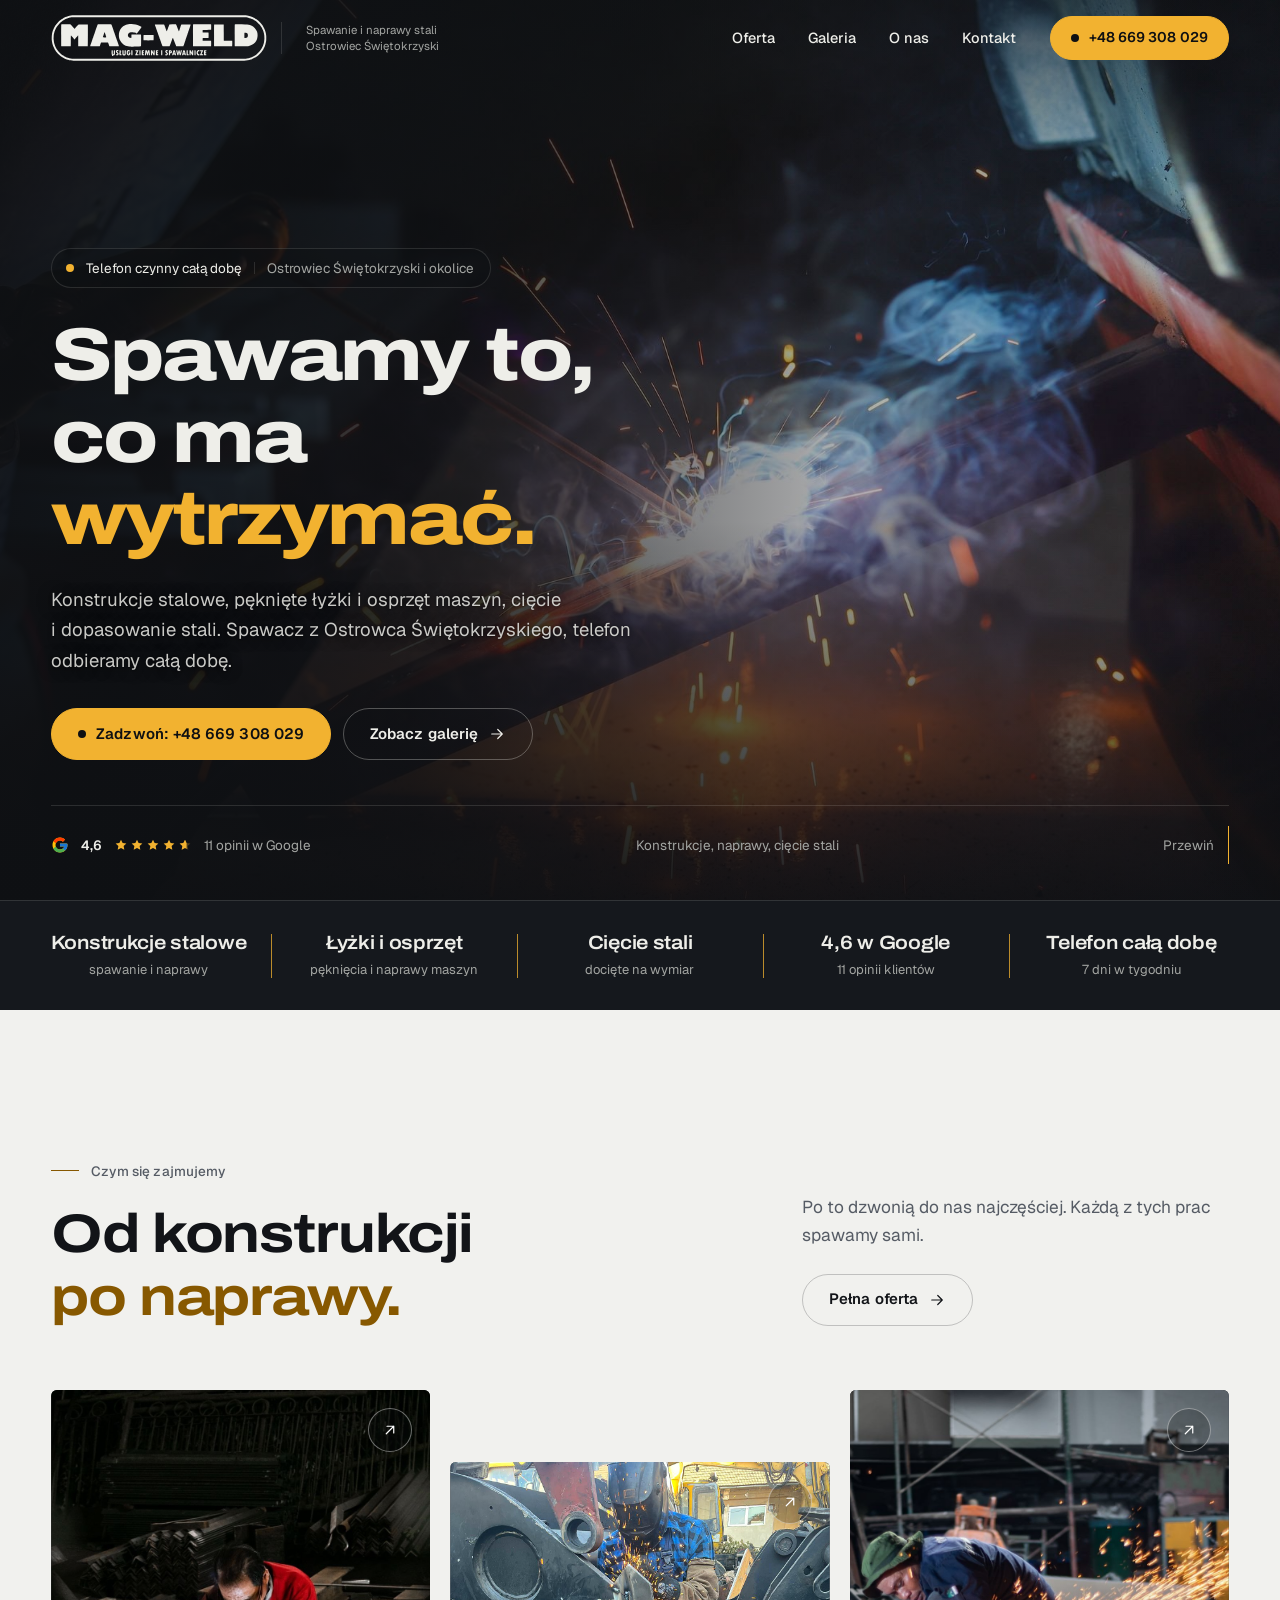
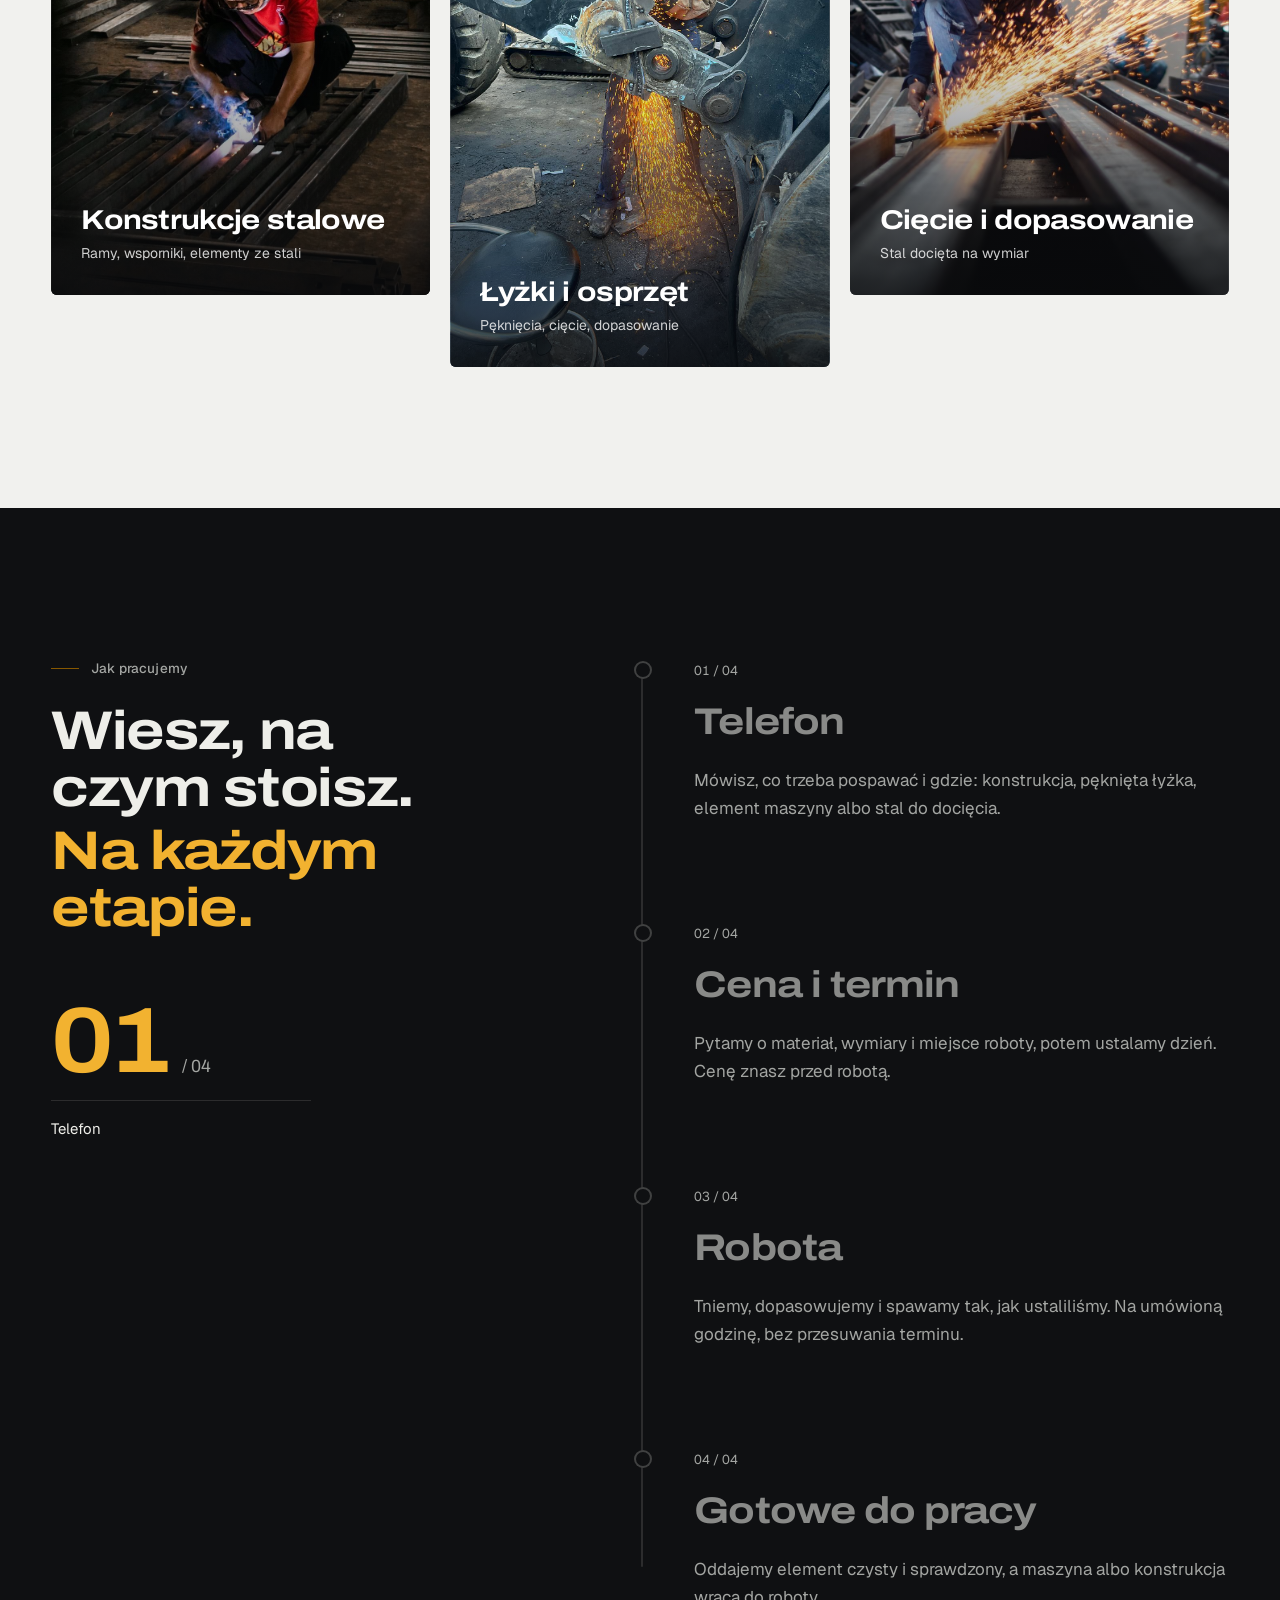
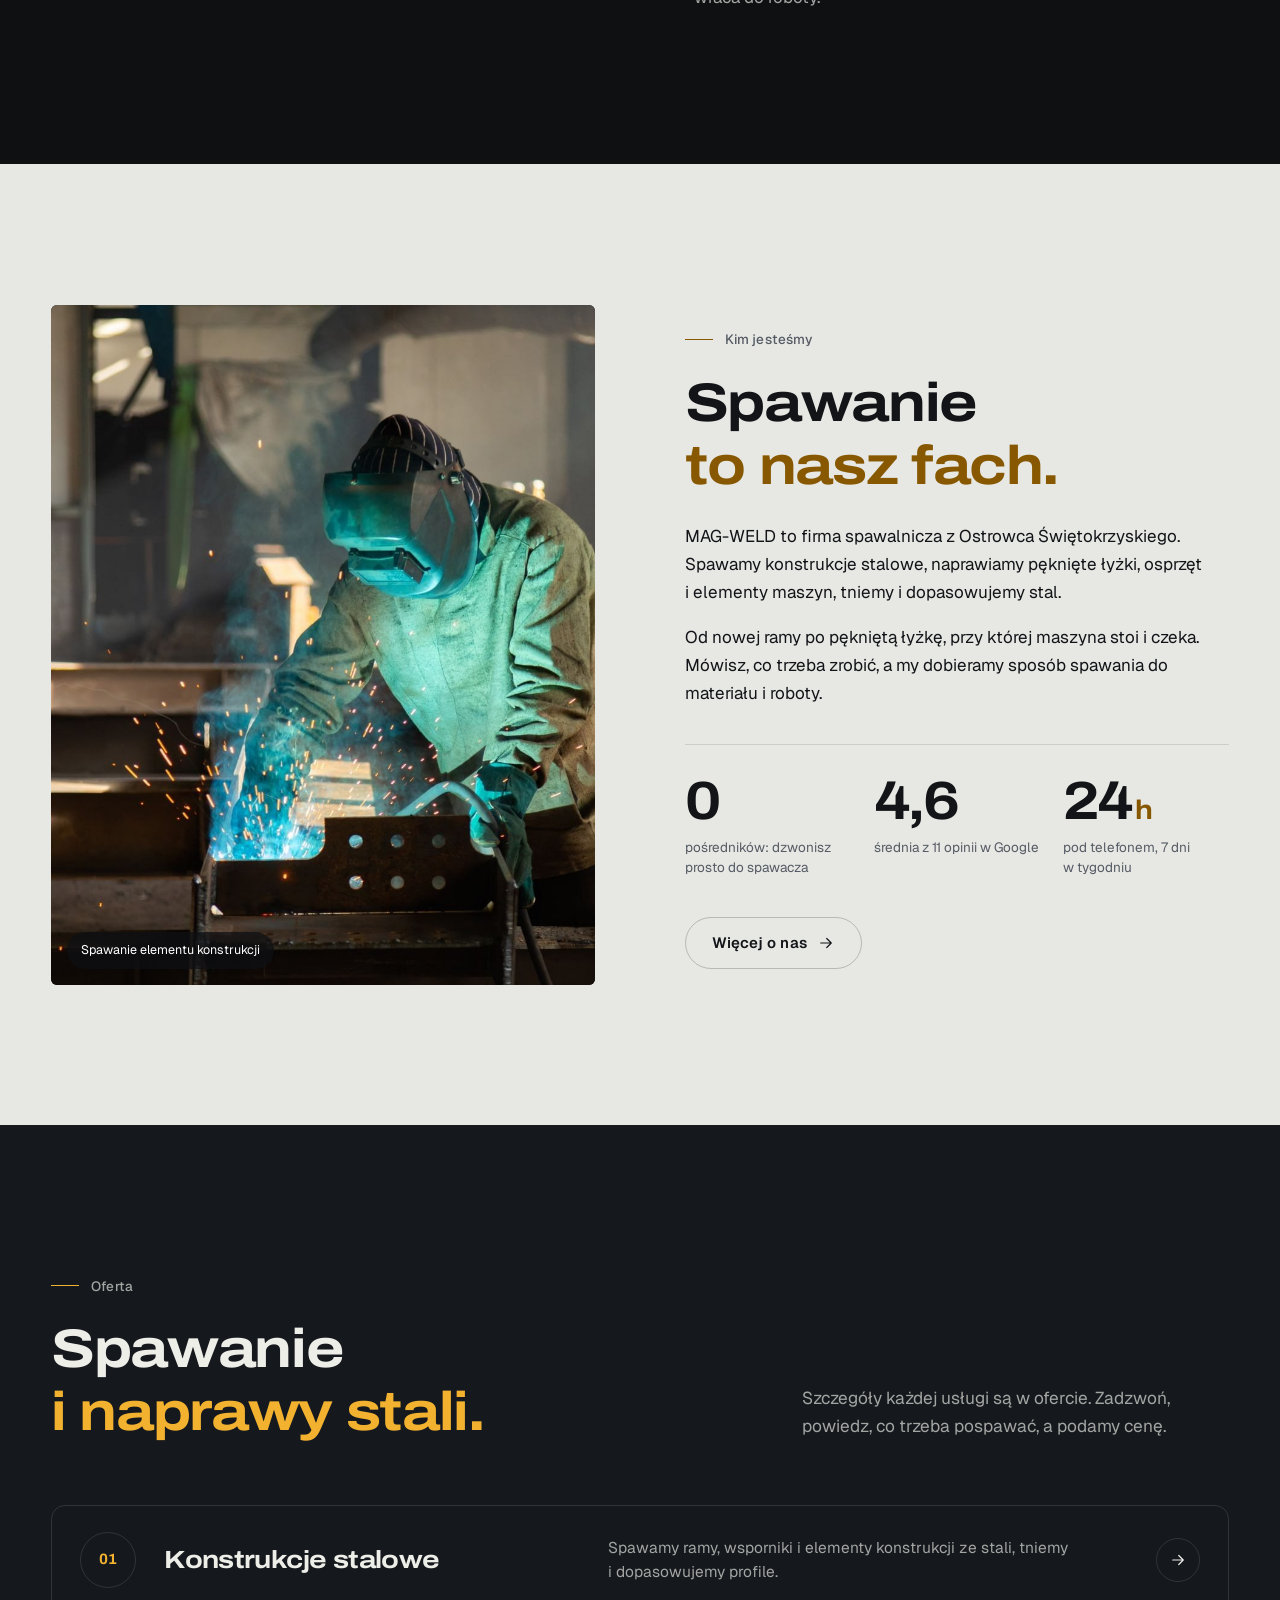
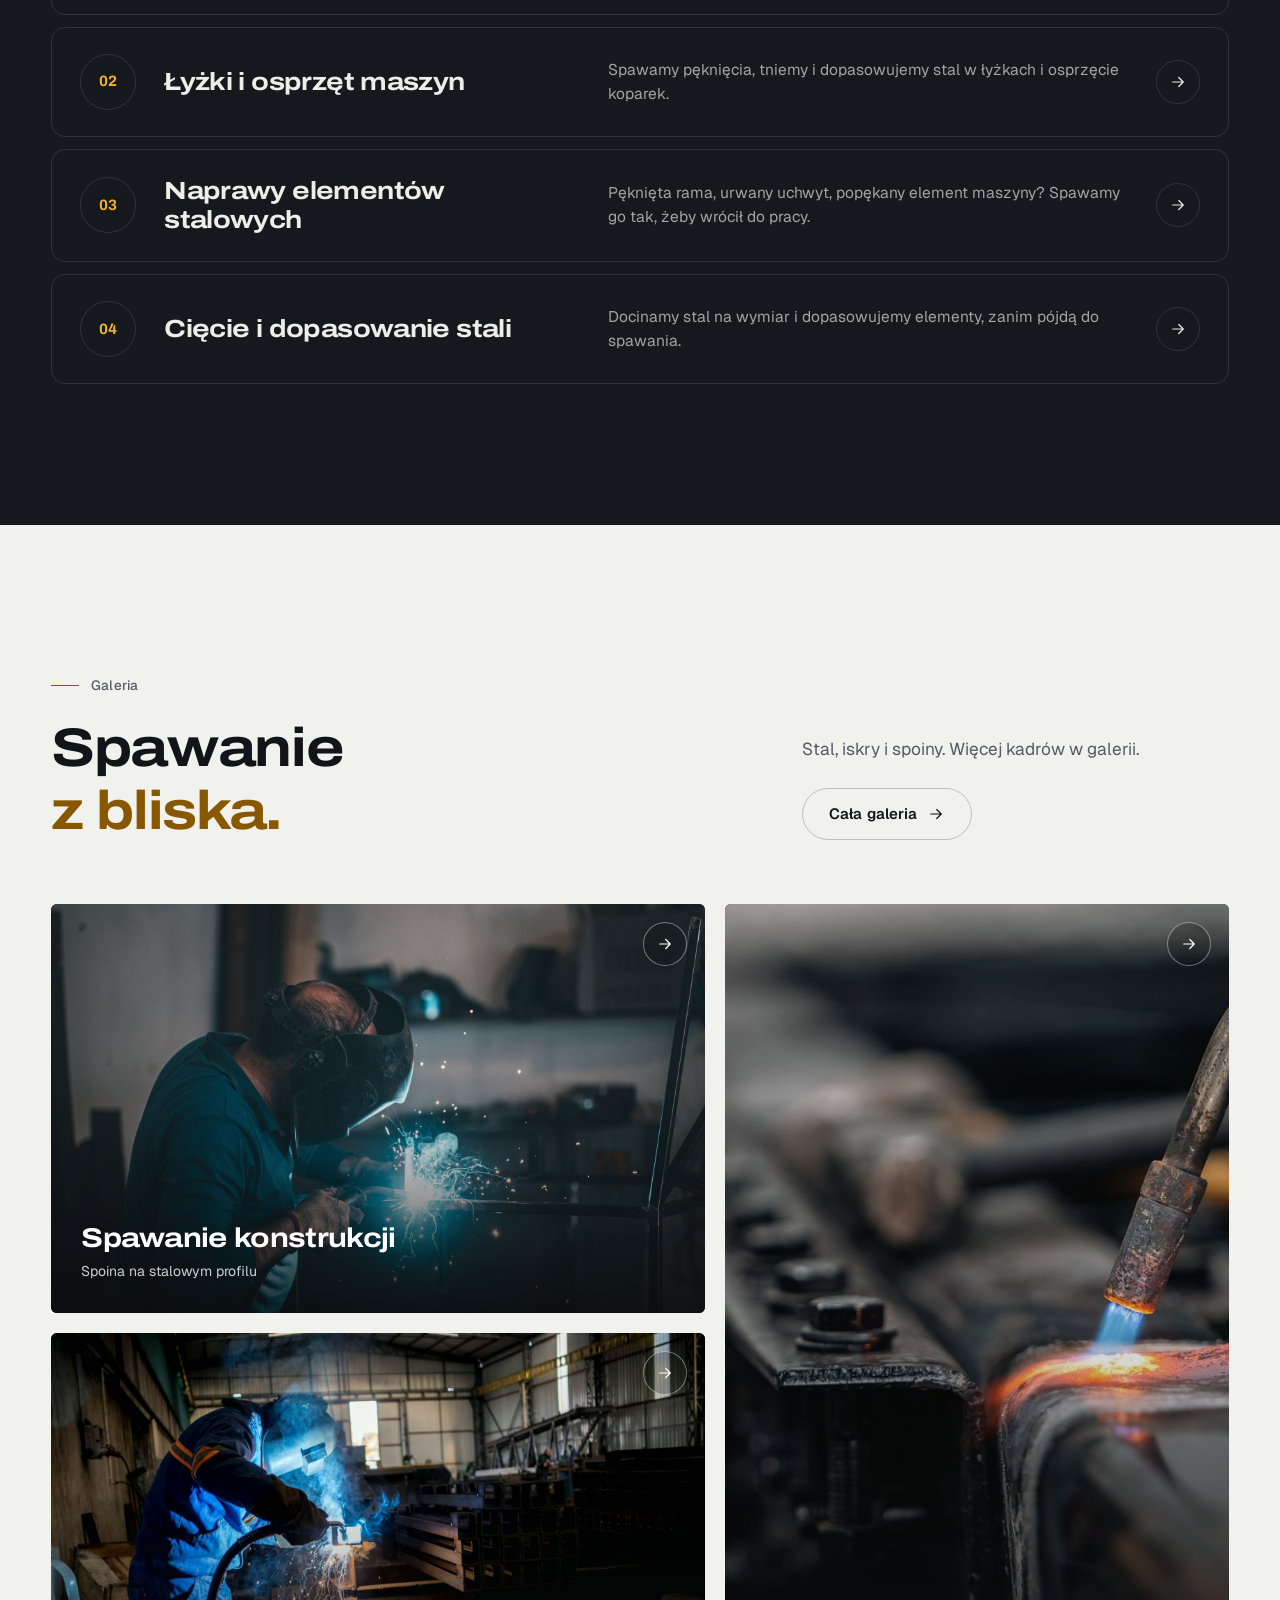
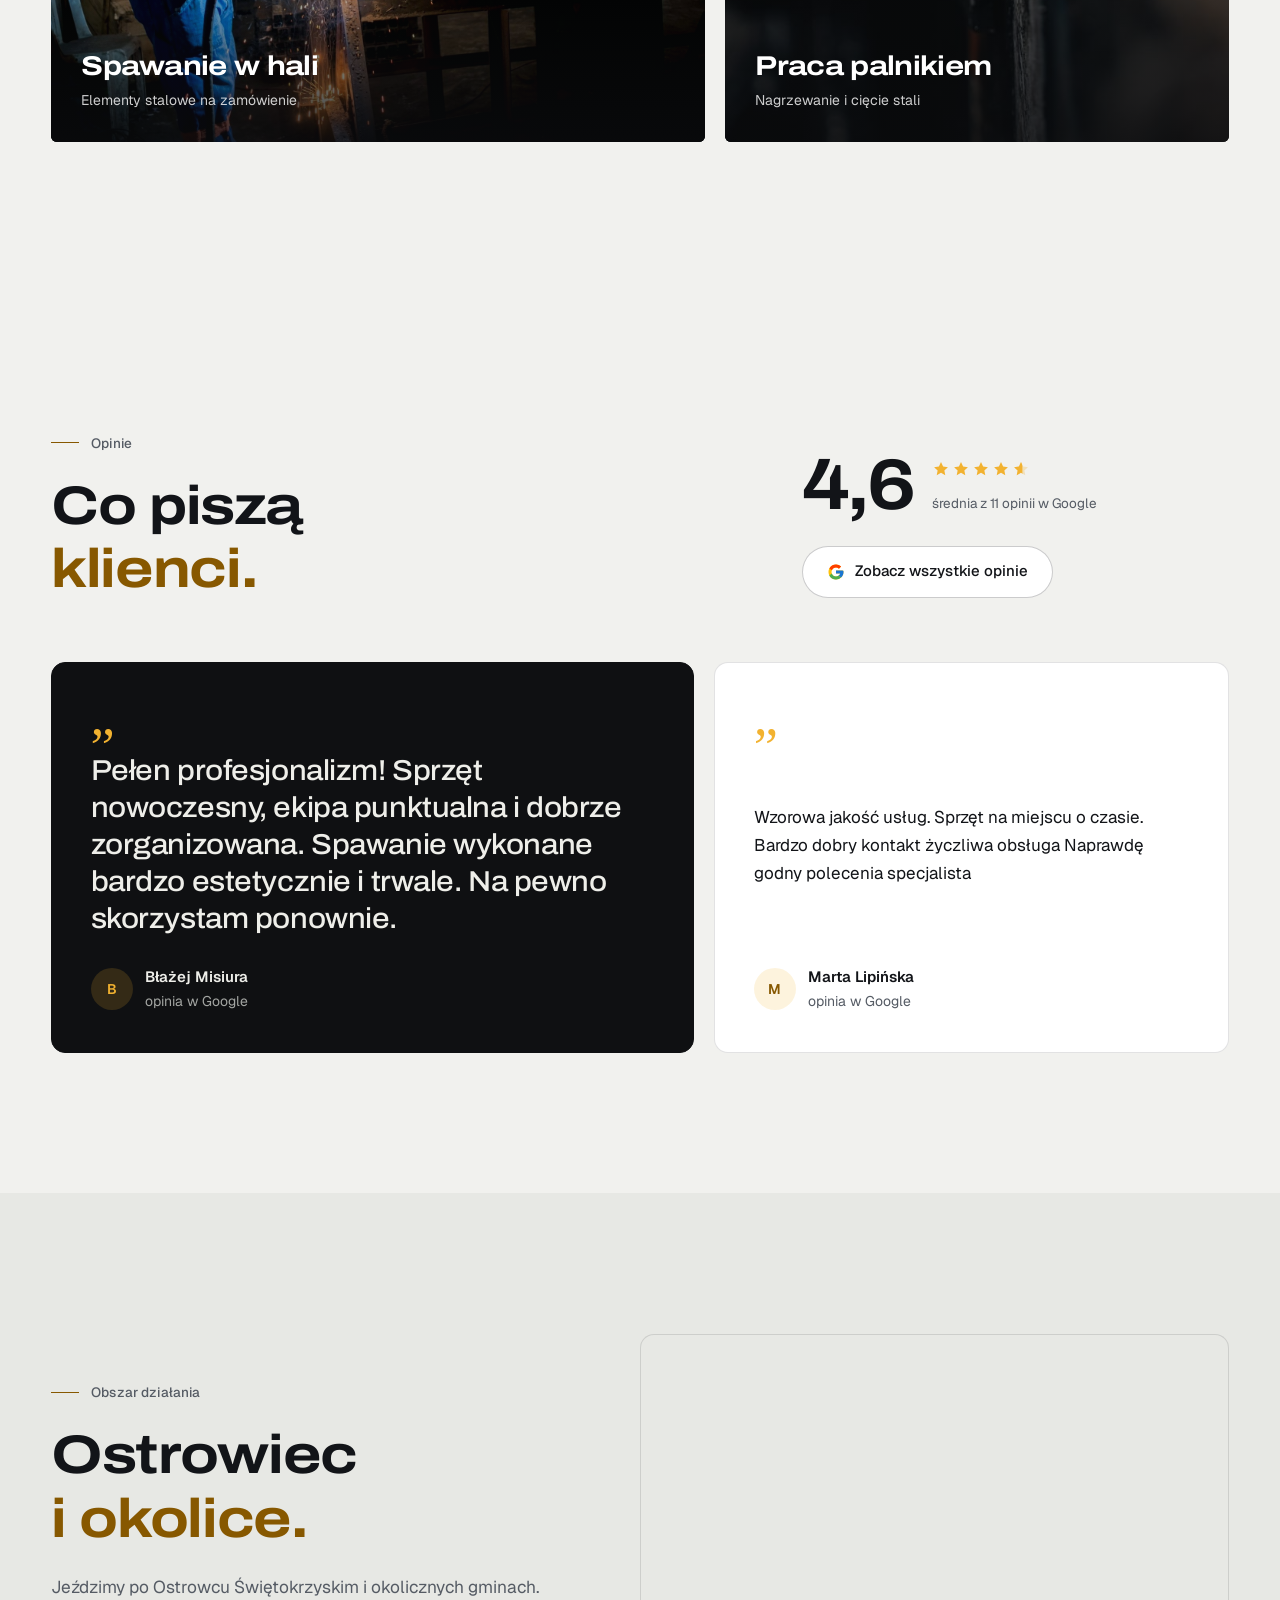
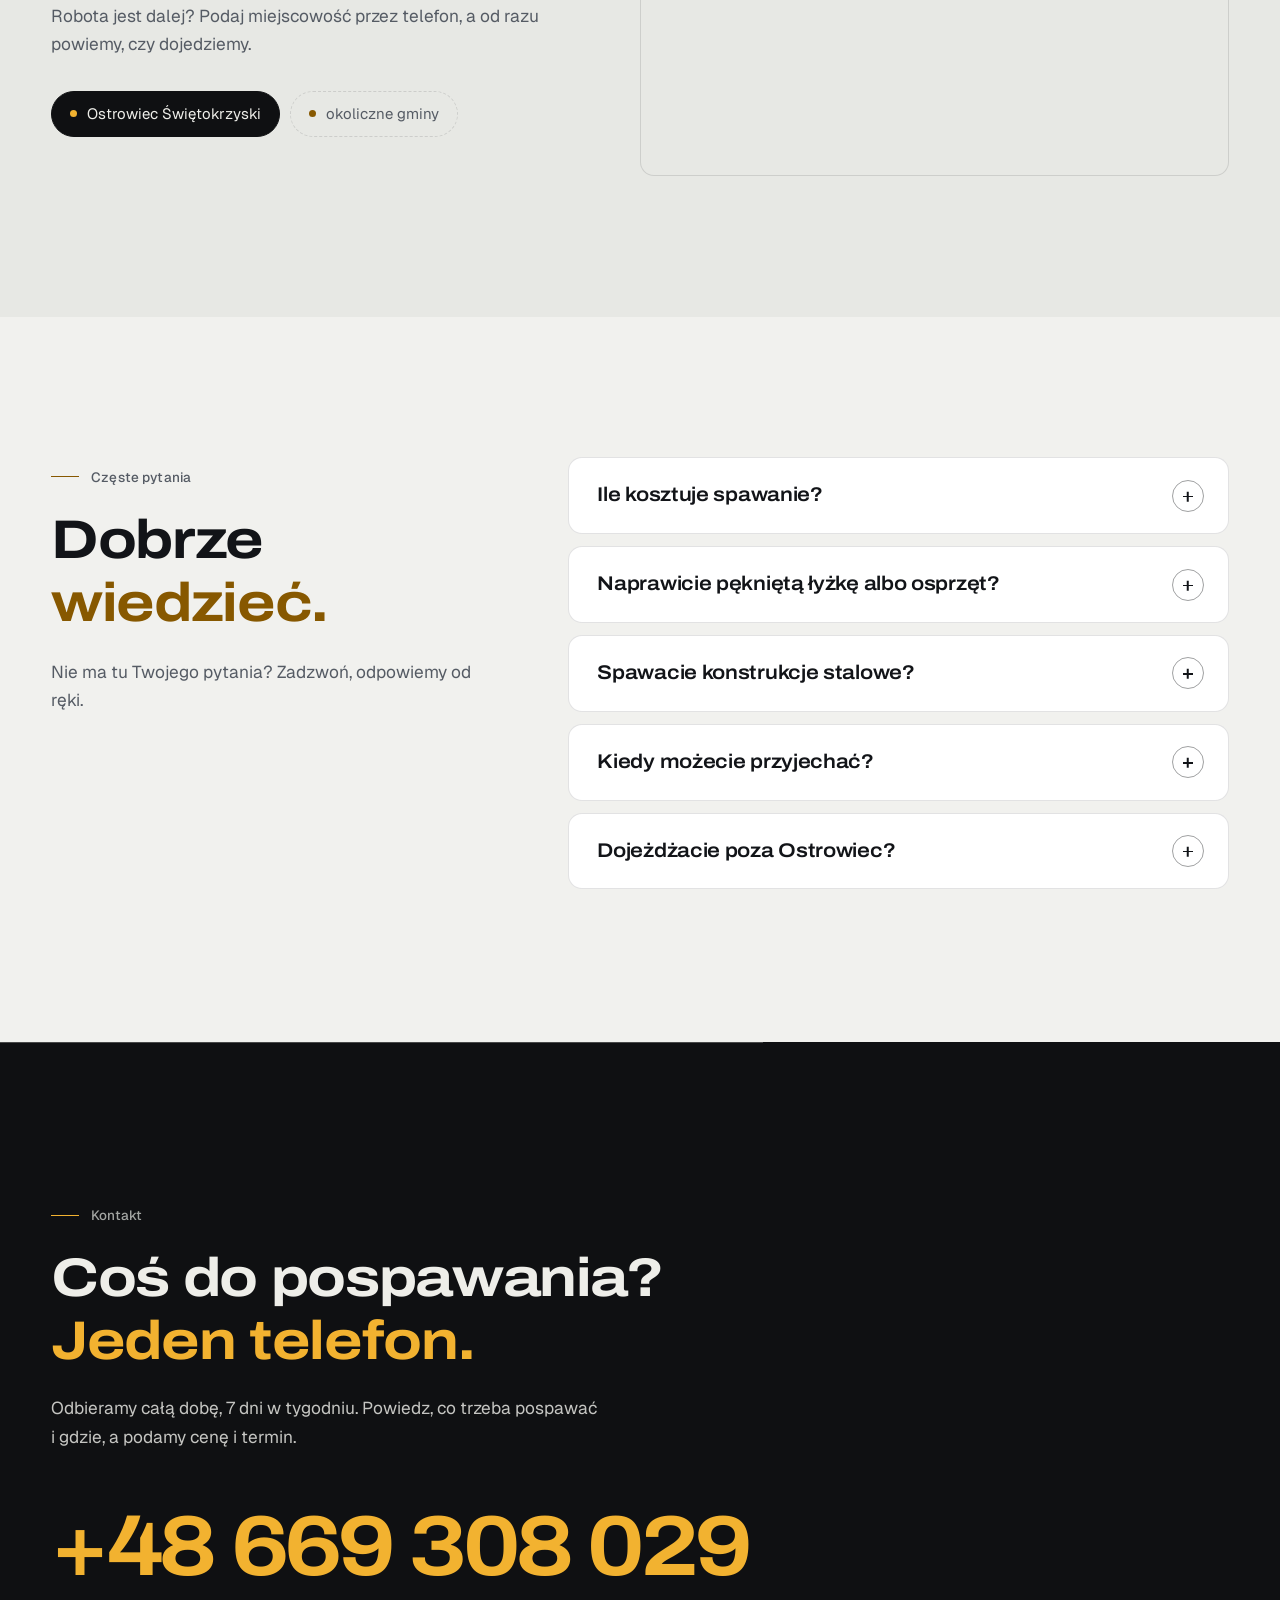
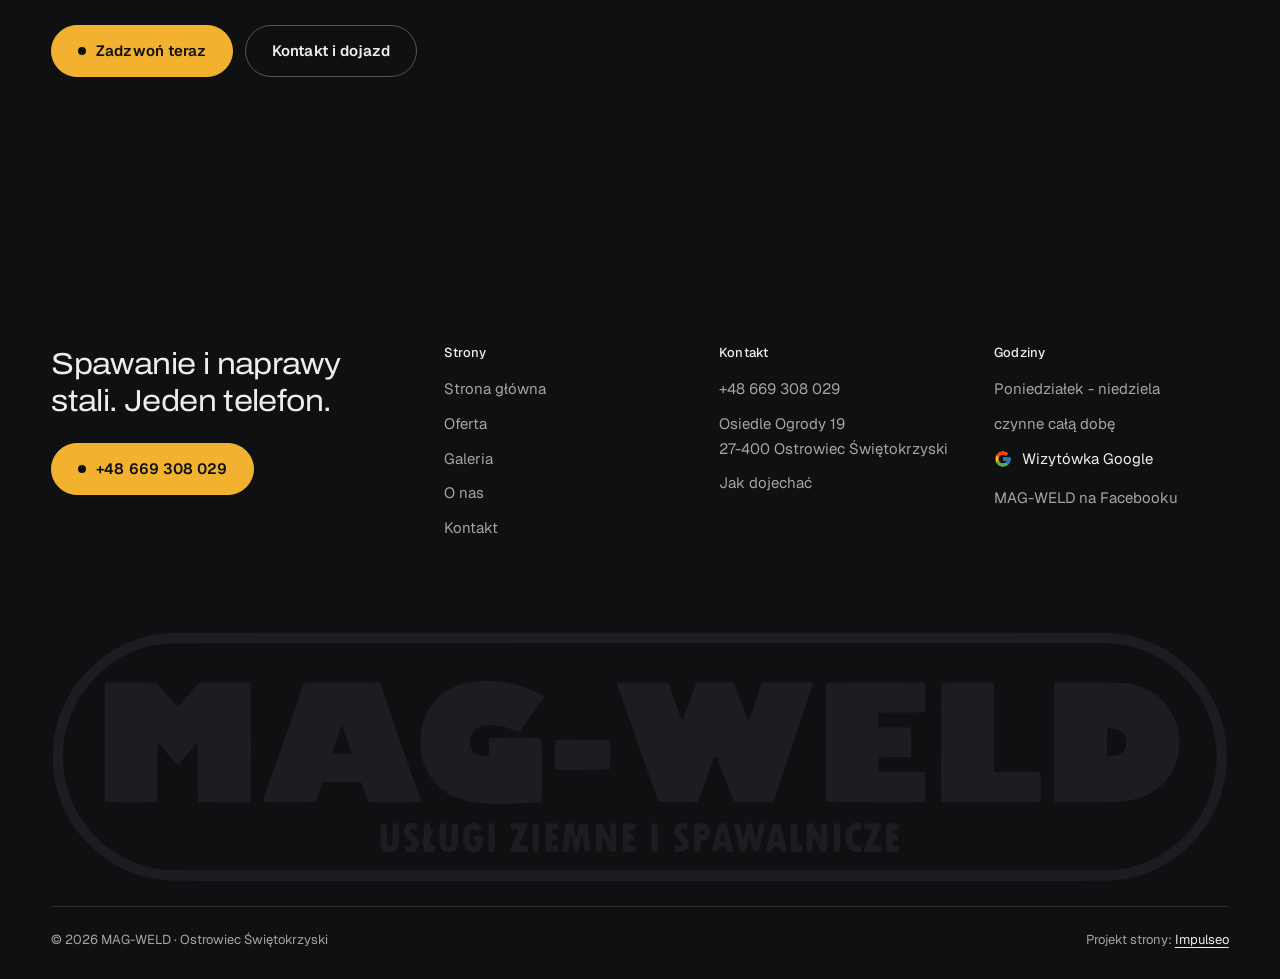
==== commit 2cabcd21: "[claude-edit][cmt:aba424f6-cd14-4b11-8822-bfee4bb66e4a] strona przestawiona na spawacza: spawanie ja" ====
--- a/index.html
+++ b/index.html
@@ -3,42 +3,42 @@
 <head>
 <meta charset="UTF-8">
 <meta name="viewport" content="width=device-width, initial-scale=1.0">
-<title>MAG-WELD - koparka, wywrotka i spawanie | Ostrowiec Świętokrzyski</title>
-<meta name="description" content="MAG-WELD z Ostrowca Świętokrzyskiego: wykopy, porządkowanie działek, rozbiórki, rowy i skarpy, transport wywrotką, spawanie i naprawy łyżek. Telefon całą dobę: +48 669 308 029.">
+<title>MAG-WELD - spawacz z Ostrowca Świętokrzyskiego | konstrukcje stalowe i naprawy maszyn</title>
+<meta name="description" content="MAG-WELD z Ostrowca Świętokrzyskiego: spawanie konstrukcji stalowych, naprawy łyżek, osprzętu i elementów maszyn, cięcie i dopasowanie stali. Telefon całą dobę: +48 669 308 029.">
 <link rel="canonical" href="https://impulseo-pl.github.io/mag-weld/">
 <meta name="robots" content="noindex, nofollow">
 <meta name="theme-color" content="#0F1012">
 <meta property="og:type" content="website">
 <meta property="og:locale" content="pl_PL">
 <meta property="og:site_name" content="MAG-WELD">
-<meta property="og:title" content="MAG-WELD - koparka, wywrotka i spawanie | Ostrowiec Świętokrzyski">
-<meta property="og:description" content="MAG-WELD z Ostrowca Świętokrzyskiego: wykopy, porządkowanie działek, rozbiórki, rowy i skarpy, transport wywrotką, spawanie i naprawy łyżek. Telefon całą dobę: +48 669 308 029.">
+<meta property="og:title" content="MAG-WELD - spawacz z Ostrowca Świętokrzyskiego | konstrukcje stalowe i naprawy maszyn">
+<meta property="og:description" content="MAG-WELD z Ostrowca Świętokrzyskiego: spawanie konstrukcji stalowych, naprawy łyżek, osprzętu i elementów maszyn, cięcie i dopasowanie stali. Telefon całą dobę: +48 669 308 029.">
 <meta property="og:url" content="https://impulseo-pl.github.io/mag-weld/">
 <meta property="og:image" content="https://impulseo-pl.github.io/mag-weld/img/og.jpg">
 <meta property="og:image:width" content="1200">
 <meta property="og:image:height" content="630">
 <meta name="twitter:card" content="summary_large_image">
-<script type="application/ld+json">{"@context": "https://schema.org", "@type": "LocalBusiness", "name": "MAG-WELD", "description": "Usługi ziemne i spawalnicze: koparka, wywrotka, spawanie.", "url": "https://impulseo-pl.github.io/mag-weld/", "telephone": "+48669308029", "image": "https://impulseo-pl.github.io/mag-weld/img/og.jpg", "address": {"@type": "PostalAddress", "streetAddress": "Osiedle Ogrody 19", "postalCode": "27-400", "addressLocality": "Ostrowiec Świętokrzyski", "addressCountry": "PL"}, "openingHours": "Mo-Su 00:00-23:59", "areaServed": "Ostrowiec Świętokrzyski", "aggregateRating": {"@type": "AggregateRating", "ratingValue": "4.6", "reviewCount": "11"}, "sameAs": ["https://maps.google.com/?cid=16993786873835529174", "https://www.facebook.com/magweldostr/"]}</script>
+<script type="application/ld+json">{"@context": "https://schema.org", "@type": "LocalBusiness", "name": "MAG-WELD", "description": "Usługi spawalnicze: konstrukcje stalowe, naprawy łyżek, osprzętu i elementów maszyn, cięcie i dopasowanie stali.", "url": "https://impulseo-pl.github.io/mag-weld/", "telephone": "+48669308029", "image": "https://impulseo-pl.github.io/mag-weld/img/og.jpg", "address": {"@type": "PostalAddress", "streetAddress": "Osiedle Ogrody 19", "postalCode": "27-400", "addressLocality": "Ostrowiec Świętokrzyski", "addressCountry": "PL"}, "openingHours": "Mo-Su 00:00-23:59", "areaServed": "Ostrowiec Świętokrzyski", "aggregateRating": {"@type": "AggregateRating", "ratingValue": "4.6", "reviewCount": "11"}, "sameAs": ["https://maps.google.com/?cid=16993786873835529174", "https://www.facebook.com/magweldostr/"]}</script>
 <script>(function(){var d=document.documentElement;d.classList.add('js');try{if(!window.matchMedia('(prefers-reduced-motion: reduce)').matches)d.classList.add('anim');}catch(e){}setTimeout(function(){if(!d.classList.contains('anim-ok'))d.classList.remove('anim');},3500);})();</script>
 <script>(function(){try{var d=document.documentElement,q=/[?&]intro/.test(location.search);if(!q&&window.matchMedia&&matchMedia('(prefers-reduced-motion: reduce)').matches)return;if(!q&&sessionStorage.getItem('magweld_intro'))return;sessionStorage.setItem('magweld_intro','1');d.classList.add('intro-on');setTimeout(function(){d.classList.remove('intro-on','intro-gra','intro-out');d.classList.add('hero-go')},4600);}catch(e){}})();</script>
 <link rel="preload" as="image" href="img/hero.jpg" fetchpriority="high">
 <link rel="preconnect" href="https://fonts.googleapis.com">
 <link rel="preconnect" href="https://fonts.gstatic.com" crossorigin>
 <link href="https://fonts.googleapis.com/css2?family=Archivo:wdth,wght@100..125,500..800&family=Geist:wght@400..600&display=swap" rel="stylesheet">
-<link rel="stylesheet" href="assets/styles.css?v=20261113">
+<link rel="stylesheet" href="assets/styles.css?v=20261114c">
 <script src="assets/lenis.min.js?v=1.1.20" defer></script>
 <script src="assets/main.js?v=20261113" defer></script>
 </head>
 <body>
 <a class="skip" href="#tresc">Przejdź do treści</a>
 <header class="site-head">
-<div class="intro" aria-hidden="true"><span class="intro-line"><i></i></span><span class="intro-meta">koparki · wywrotki · spawanie · Ostrowiec Świętokrzyski</span></div><div class="head-in">
+<div class="intro" aria-hidden="true"><span class="intro-line"><i></i></span><span class="intro-meta">spawanie · konstrukcje stalowe · naprawy maszyn · Ostrowiec Świętokrzyski</span></div><div class="head-in">
   <a class="brand" href="index.html" aria-label="MAG-WELD - strona główna">
-    <span class="znak"><svg class="wm" viewBox="10 12 3210 686" role="img" aria-label="MAG-WELD - usługi ziemne i spawalnicze"><path pathLength="1" style="--i:0" d="M342.5 17.1C315 18.3 280.5 23.2 266.8 28C263.6 29.1 260.2 30 259.2 30C258.3 30 253 31.6 247.5 33.6C242 35.5 235 38 232 39.1C219.3 43.6 189.8 57.6 182.3 62.7C180.8 63.8 177.6 65.9 175.3 67.3C165.2 73.6 161.7 76 147.4 86.7C120.8 106.3 90.5 138.4 72.5 166C68.7 171.8 63.9 179.2 61.7 182.5C57.3 189.2 40.4 223.6 39.4 227.8C39 229.3 38.1 231.6 37.4 233C32.8 241.5 20.7 285.1 19.6 297C19.2 300.6 18.3 306.4 17.5 310C15.5 318.5 14.4 371 15.8 386C18.1 409.7 24.7 441 31.4 460.5C36.1 474.2 41.1 487.2 42.6 490C43.3 491.4 46.7 498.3 50.1 505.4C53.4 512.6 58.1 521.3 60.4 524.9C62.7 528.6 64.9 532.2 65.3 533C66.4 535.6 81.2 556.6 89 566.8C105.9 588.7 141.6 621.1 166.5 637.1C168.7 638.5 171.8 640.5 173.4 641.6C182.4 647.5 203.5 658.8 213.5 663.1C217.4 664.7 221.2 666.5 222.2 667C226.6 669.4 257 680 259.6 680C260.4 680 263.8 680.9 267.2 682.1C280.7 686.6 311.9 691.2 340.4 692.9C364.3 694.4 2852.7 694.4 2884.5 693C2923.4 691.2 2955 685.8 2982.5 676.2C2988 674.3 2995 671.9 2998 670.8C3010 666.7 3040 652.5 3047.7 647.3C3049.2 646.2 3052.3 644.2 3054.5 642.8C3056.7 641.5 3060.5 639.1 3063 637.5C3098.7 615.1 3137.1 576.2 3162.2 537C3172.5 521 3171.4 523 3188.6 487.6C3189.9 484.8 3191 482 3191 481.3C3191 480.6 3191.9 478.3 3193 476.3C3194.1 474.2 3195 471.8 3195 470.9C3195 469.9 3196.1 466.8 3197.5 463.8C3198.9 460.9 3200 457.8 3200 457C3200 456.2 3201.1 451.9 3202.4 447.5C3207.3 431.1 3212.4 405.3 3214.1 387.5C3215.1 377.2 3215.1 334 3214.1 323C3212.6 307 3206.4 274.4 3202.8 263.5C3202.3 261.8 3201 257.6 3200 254C3198 246.8 3194.6 237.2 3192.6 232.5C3191.8 230.8 3190.9 228.4 3190.5 227C3190.1 225.6 3188.7 222.5 3187.4 220C3186.2 217.5 3182.8 210.5 3180 204.5C3156.9 155.5 3110.2 102.8 3063.5 72.9C3061.3 71.5 3057.5 69.1 3055 67.5C3052.5 65.9 3048.9 63.7 3047 62.4C3040.9 58.5 3014.8 45.6 3007.5 42.8C2999.5 39.8 2994.7 38 2983.5 33.8C2979.1 32.2 2973.5 30.4 2971 30C2968.5 29.6 2963.8 28.3 2960.5 27.2C2947 22.7 2914.2 18.3 2884.5 17C2857.5 15.8 370.4 15.9 342.5 17.1ZM2891 45.5C2901.7 45.8 2912.3 46.4 2914.5 47C2916.7 47.5 2923.9 48.7 2930.4 49.5C2937 50.4 2942.7 51.3 2943.1 51.6C2944 52.1 2964.6 57.6 2970.8 59C2973.2 59.5 2977.7 61 2980.8 62.4C2984 63.7 2989.2 65.8 2992.5 67C2995.8 68.3 3001.2 70.5 3004.5 72C3007.8 73.5 3011.6 75.3 3013 75.9C3014.4 76.5 3016.2 77.4 3017 77.9C3017.8 78.4 3021.9 80.7 3026 83C3030.1 85.2 3035.1 88 3037.1 89.3C3039.1 90.5 3042.9 92.8 3045.6 94.4C3048.3 96.1 3053.8 99.9 3057.9 102.9C3061.9 106 3067.1 109.8 3069.4 111.4C3077.7 117.2 3089.9 128.8 3110.2 150.5C3119.8 160.7 3136.7 183.8 3145.6 198.9C3149.6 205.6 3164.2 235.5 3165.1 238.5C3165.5 240.1 3167.5 245.8 3169.5 251C3171.5 256.2 3174 263.7 3174.9 267.6C3175.9 271.5 3176.9 275.1 3177.3 275.6C3178.2 277.1 3183.7 305.3 3184.9 314.5C3189.3 348.3 3188 383.7 3181 418C3177.8 433.7 3170.3 459.4 3166.8 466C3165.8 467.9 3165 470.2 3165 471.1C3165 472.8 3150.1 503.9 3146.9 509C3146 510.4 3143.3 514.6 3140.9 518.5C3128.7 538 3122.6 545.8 3105.5 564.4C3092.3 578.7 3079.9 590.6 3072.2 596.3C3069.8 598.1 3065.8 601.2 3063.2 603.3C3054.4 610.3 3024.5 629.2 3020 630.5C3018.6 630.9 3016.4 632.1 3015.1 633.1C3013.8 634.2 3012 635 3011.1 635C3010.2 635 3008.2 635.8 3006.5 636.8C3000.5 640.4 2974.4 650.2 2963 653C2958.3 654.2 2951.7 656 2948.3 657.1C2944.9 658.1 2937 659.6 2930.7 660.4C2924.5 661.3 2917 662.5 2914 663.2C2909.5 664.3 2664.7 664.5 1616 664.5C389.5 664.5 323 664.4 313.5 662.8C308 661.8 299.5 660.4 294.5 659.6C275 656.5 237.8 644.6 223.9 637C221.9 635.9 219.6 635 218.7 635C217.9 635 216.2 634.2 214.9 633.1C213.6 632.1 211.5 631 210.2 630.6C209 630.2 205.2 628.1 201.7 626C198.3 623.9 191.5 619.8 186.7 616.8C181.9 613.9 175.1 609.4 171.7 606.7C168.3 604.1 163.8 600.8 161.7 599.4C153.7 594.1 140 581.1 119.8 559.5C114.2 553.6 106.5 543.7 97 530.5C94.3 526.8 87.2 515.9 84.3 511.1C79.9 503.7 65.7 474.3 64.5 470C63.8 467.5 61.4 460.6 59.1 454.7C56.8 448.7 55 443.1 55 442.2C54.9 441.3 54.3 438.7 53.5 436.5C52.7 434.3 50.7 426 49.1 418C41.9 382.1 40.7 350.4 45.1 315C46.5 303.9 51.6 278.6 53.5 273.5C54.3 271.3 54.9 268.7 55 267.8C55 266.9 56.8 261.3 59.1 255.3C61.4 249.4 63.8 242.5 64.5 240C65.8 235.5 70.7 224.6 73.4 220C74.3 218.6 76.5 214.1 78.5 210C80.5 205.9 83.3 200.6 84.8 198.3C86.3 196 89.4 191 91.8 187.3C108.6 161 144 122 160.6 111.4C162.2 110.4 166.4 107.2 170 104.4C173.6 101.6 179.9 97.2 184 94.7C188.1 92.2 194.4 88.3 198 86.1C201.6 83.8 206.1 81.3 208 80.5C209.9 79.6 212.2 78.5 213 78C213.8 77.4 215.6 76.5 217 75.9C218.4 75.3 221.3 74 223.5 72.9C234.2 67.9 254.9 60.2 263.5 58C266.3 57.3 272.3 55.6 277 54.3C281.7 53 289.8 51.2 295 50.4C300.2 49.6 308.6 48.1 313.5 47.2C321.9 45.6 400.4 45.5 1590 45C2287.1 44.7 2860.7 44.6 2864.5 44.7C2868.4 44.9 2880.3 45.2 2891 45.5Z"/><path pathLength="1" style="--i:1" d="M160.3 152.2C158.9 152.6 157.3 153.5 156.9 154.2C156.4 154.9 156 227.6 156 315.7C156 460 156.2 476 157.6 477.4C159.7 479.6 297 479.9 298.8 477.7C299.6 476.8 300 452.6 300.1 398.2C300.2 319.3 300.3 316.6 303.6 318.8C304.2 319.2 307.3 322.6 310.5 326.5C313.8 330.3 318 335.3 320.1 337.5C324.6 342.4 336.5 356.2 344.4 365.5C355.2 378.2 355.8 378.4 362.6 370.2C369.5 362 390.3 337.9 394 333.9C395.8 332 399.2 327.9 401.7 324.7C406.6 318.7 410 317.2 410 321.2C410 322.5 410 357.8 410 399.7C410 468.1 410.1 476 411.5 477.4C413.6 479.5 551.7 479.9 553.8 477.8C555.7 475.9 555.5 154.7 553.7 153.1C552.7 152.4 532.5 152 484.8 152C406.1 151.9 415.8 150.3 402.5 166C394.8 175 382.7 188.9 376.7 195.5C370.1 202.8 366.3 207.2 362.2 212.2C355.7 220.1 355.2 220 344.2 207.2C333 194.1 326.9 187.2 321 180.6C318.5 177.8 312.5 170.9 307.7 165.2C302.8 159.6 297.6 154.3 296 153.5C292.8 151.9 166.1 150.7 160.3 152.2Z"/><path pathLength="1" style="--i:2" d="M702.5 153C699.1 154.7 698 156.6 694.7 167C693.3 171.1 689 183.7 685 195C669 240.4 665.8 249.7 664.9 253.3C664.4 255.5 662.8 259.8 661.5 263.1C660.1 266.3 659 269.5 659 270.2C659 270.9 658.1 273.3 657.1 275.5C656.1 277.7 653.7 284.2 651.9 290C650.1 295.8 648 301.8 647.2 303.5C646.3 305.1 645.3 308.1 644.9 310C644.1 313.3 642 319.5 635 339C633.4 343.7 630 353.3 627.5 360.5C625.1 367.6 621.4 378 619.5 383.5C617.5 389 615.2 395.5 614.5 398C613.7 400.5 611.7 406.3 610 411C608.3 415.7 604.9 425.3 602.5 432.5C596.2 451 594.2 456.7 591.4 463.7C588.2 471.8 588.1 477.8 591.3 478.5C592.5 478.8 624.2 478.9 661.7 478.8C738.8 478.5 732.1 479.3 734.5 469.9C735.9 464.2 741.4 447.9 743 444.5C743.5 443.4 744.4 440.6 745 438.3C745.6 436 746.5 433.8 747 433.5C747.6 433.2 748 431.8 748 430.6C748 429.3 748.8 427.2 749.8 426L751.6 423.8L803 423.9C843.6 424.1 854.8 424.4 855.8 425.4C857 426.6 862.5 441.6 870.6 465.5C872.6 471.4 874.8 476.2 876.1 477.2C879.2 479.8 1015 480 1017.1 477.4C1018.2 476 1017.6 473.4 1012.6 459.1C1009.4 450 1006.2 440.5 1005.5 438C1004.2 433.6 1001.3 425.5 995 408C990.4 395.4 982 371.2 980.3 365.5C979.5 362.7 978.1 359.1 977.3 357.5C976.4 355.8 975.2 352.2 974.5 349.5C973.7 346.7 971.5 340 969.5 334.5C967.5 329 965.4 322.8 964.9 320.7C964.4 318.6 963.3 315.9 962.6 314.7C961.8 313.5 960.9 310.9 960.5 309C960.1 307.1 959.1 304.1 958.2 302.5C957.4 300.8 956.1 297.2 955.4 294.5C954.7 291.7 953.3 287.2 952.2 284.5C951.1 281.7 948.5 274.5 946.5 268.5C944.4 262.4 940.3 250.5 937.3 242C934.3 233.5 931 224 930 221C929 218 926.7 211.7 925 207C923.3 202.3 921 195.8 920 192.5C916.3 180.9 913.7 173.4 911.4 167.3C910.1 163.9 909 160.2 909 159.1C909 156.6 905.9 153.3 902.8 152.5C901.5 152.2 856.6 151.8 803 151.7C718 151.5 705.1 151.7 702.5 153ZM809.8 285.6C819.6 315.2 826.8 336.5 828.1 339.7C830.6 345.8 829.8 346 803.5 346C776.1 346 776.8 346.2 779.4 337.2C780.3 334.1 782 329.2 783 326.5C784.1 323.7 785 320.7 785 319.8C785 318.8 785.8 316.1 786.9 313.8C789.6 307.6 800 275.4 800 273.3C800 271.1 802 268.8 803.5 269.3C804 269.5 806.9 276.8 809.8 285.6Z"/><path pathLength="1" style="--i:3" d="M1176.5 148C1145.6 151.1 1132.4 154.4 1109 164.8C1066.5 183.8 1040.2 214 1023.5 263.2C1014.8 288.9 1014.5 339.6 1023 363.2C1024.1 366.4 1025 369.5 1025 370.1C1025 370.7 1027.3 376.4 1030.1 382.9C1041.9 409.8 1060.5 433.7 1081.3 448.8C1088.6 454.1 1092.2 456.2 1103.5 461.8C1118.1 469 1151.1 478.1 1169.8 480C1214.2 484.6 1221 484.7 1276 482.1C1287.8 481.6 1308.2 480.8 1321.3 480.4C1337.9 479.9 1345.6 479.3 1346.8 478.4C1349.5 476.4 1349.5 307.5 1346.8 304.8C1344.3 302.3 1207.1 302 1205 304.5C1204.1 305.6 1203.8 312 1203.9 328.6C1204 344.5 1203.7 351.6 1202.9 352.6C1200.3 355.8 1177.7 351.8 1168.7 346.6C1154.8 338.4 1148.2 321.3 1152.5 304.5C1156.8 287.8 1166.6 276.9 1182.7 271.4C1192.4 268 1224.4 268.1 1237.5 271.6C1240.8 272.5 1245.8 273.6 1248.5 274.2C1253.1 275 1258.9 277.1 1274.1 283.6C1286 288.6 1287.5 288.1 1296.5 274.7C1304.1 263.3 1304.8 262.4 1310.5 254.5C1313.3 250.6 1317.4 245 1319.5 242C1321.6 239 1326.1 232.7 1329.4 228C1332.7 223.3 1339 214.3 1343.4 208C1347.9 201.7 1352.3 195.7 1353.3 194.8C1356.5 191.5 1355.7 190.5 1344.4 184.1C1335 178.8 1323.3 173.5 1312 169.6C1283.4 159.6 1272.4 156.3 1263.1 155C1259 154.4 1255.4 153.8 1255 153.5C1249.1 149.8 1195.7 146.1 1176.5 148Z"/><path pathLength="1" style="--i:4" d="M1385.8 310.2C1383.3 312.7 1383 386.9 1385.4 389.3C1387.5 391.4 1530.8 391.2 1533.3 389.1C1535.6 387.3 1535.9 312 1533.7 310.1C1532.7 309.4 1510.9 309 1459.9 308.8C1392.1 308.5 1387.4 308.6 1385.8 310.2Z"/><path pathLength="1" style="--i:5" d="M1815.3 151.7L1771 152L1769.5 154.3C1768.7 155.6 1766.9 159.8 1765.6 163.6C1764.2 167.4 1761.7 174.1 1760 178.5C1758.3 182.9 1756 189.2 1754.8 192.5C1753.7 195.8 1751 202.9 1748.9 208.4C1746.8 213.8 1745 218.7 1745 219.4C1745 220 1744.3 221.8 1743.4 223.5C1741.6 226.8 1738.9 234.1 1735.8 244C1732 256 1728.5 256.7 1725.5 246.2C1724.6 243 1723.2 239.1 1722.4 237.5C1721.6 235.8 1720.4 232.2 1719.6 229.5C1718.8 226.7 1716.7 220.7 1715 216C1713.3 211.3 1711 204.9 1710 201.7C1709 198.5 1707.7 195.3 1707.2 194.7C1706.7 194 1705.8 191.7 1705.2 189.5C1704.6 187.3 1702.5 181 1700.5 175.5C1698.5 170 1696.2 163.3 1695.4 160.5C1692.9 151.8 1699.3 152.5 1623.3 152.2C1552.6 151.9 1553 151.9 1553 156.3C1553 158.4 1558.9 175.6 1562.1 182.8C1563.1 185.1 1564.4 188.7 1564.9 190.8C1565.4 192.8 1567.3 198.3 1569 203C1570.8 207.7 1574.6 218.5 1577.6 227C1580.5 235.5 1584 245.6 1585.5 249.5C1586.9 253.3 1588.7 258.3 1589.4 260.5C1590.2 262.7 1592.4 269 1594.4 274.5C1596.4 280 1598.9 287.2 1599.9 290.5C1601 293.8 1603.5 300.8 1605.5 306C1607.5 311.2 1609.7 317.5 1610.5 320C1613 328.2 1616.8 338.8 1618.3 341.7C1619.1 343.2 1620.1 346.3 1620.5 348.5C1620.9 350.7 1621.6 353 1622.1 353.6C1622.6 354.3 1623.9 357.6 1624.9 361.1C1626 364.6 1628.2 371.1 1630 375.5C1631.8 379.9 1633.9 386 1634.7 388.9C1635.5 391.9 1636.8 395.3 1637.5 396.4C1638.2 397.6 1639.1 399.8 1639.4 401.5C1639.8 403.1 1641.2 407.3 1642.6 410.7C1643.9 414.1 1645 417.7 1645 418.7C1645 419.7 1646.2 422.7 1647.5 425.5C1648.9 428.2 1650 431.3 1650 432.3C1650 433.4 1650.7 435.4 1651.5 436.8C1652.3 438.3 1653.9 442.2 1654.9 445.5C1656 448.8 1658.3 455.3 1660 460C1661.7 464.7 1663.5 470 1664 471.9C1665.8 478.9 1662.5 478.5 1719.9 478.8C1778 479.1 1773.6 479.7 1775.8 471.5C1776.4 469.3 1778.3 463.9 1780 459.5C1781.7 455.1 1784.2 448.3 1785.6 444.5C1786.9 440.6 1788.4 436.6 1788.9 435.5C1789.4 434.4 1790.5 431.5 1791.3 429C1792.1 426.5 1794 421.3 1795.5 417.5C1798.6 409.4 1803.5 396.2 1805.4 390.5C1806.2 388.3 1808.3 382.9 1810 378.5C1811.8 374.1 1814.3 367 1815.7 362.7C1819.1 352 1823.1 350.9 1825.6 360.1C1826.8 364.8 1839.8 397.8 1843 404.6C1844.1 406.9 1845 409.1 1845 409.6C1845 410.1 1846.6 414.4 1848.6 419C1850.5 423.7 1854.3 433.1 1857 440C1859.7 446.9 1863.5 456.2 1865.4 460.8C1867.3 465.4 1869.2 470.4 1869.5 472C1869.9 473.7 1871.3 475.9 1872.7 477C1875.2 478.9 1876.7 479 1925.9 479C1964.9 479 1977 478.7 1978.2 477.8C1979.6 476.7 1987.8 453.3 2004.1 404C2004.7 402.1 2006 398.2 2007 395.5C2008 392.7 2009.6 387.8 2010.7 384.5C2011.8 381.2 2017.2 365 2022.8 348.5C2028.4 332 2033.4 316.9 2034.1 315C2034.7 313.1 2036.3 308.6 2037.5 305C2041.7 292.8 2044.2 285.5 2045.5 281C2046.2 278.5 2047.5 275.1 2048.4 273.5C2049.3 271.8 2050 269.8 2050 269C2050 268.2 2051.9 262.3 2054.1 256C2056.3 249.7 2058.8 242.5 2059.5 240C2060.2 237.5 2062.5 230.8 2064.5 225C2066.5 219.2 2068.8 212.5 2069.5 210C2070.3 207.5 2074.5 194.8 2079 181.8C2083.4 168.7 2087 157.2 2087 156.1C2087 151.7 2087.4 151.7 2017.9 151.9C1945.6 152.1 1946.7 152 1945.5 157.8C1945.2 159.3 1944.1 162.7 1943.1 165.5C1939.4 175.6 1935 189.9 1935 191.5C1935 192.4 1934.3 194.4 1933.5 195.8C1932 198.4 1928.8 207.4 1925 219.5C1924 222.8 1922.1 228.4 1920.9 232C1919.7 235.6 1917.5 242.1 1916.1 246.5C1914.4 251.6 1912.9 254.5 1912 254.5C1911.1 254.5 1909.3 251.4 1907.4 246.5C1905.7 242.1 1903.6 236.9 1902.7 235C1901.9 233.1 1900.7 229.9 1900.1 227.9C1899.5 225.9 1898.1 222.6 1897 220.5C1895.9 218.3 1895 215.9 1895 215C1895 214.2 1893.8 211.2 1892.5 208.5C1891.1 205.7 1890 202.8 1890 202C1890 201.2 1888.9 198.4 1887.5 195.8C1886.1 193.2 1885 190.3 1885 189.3C1885 188.3 1884.3 186.4 1883.4 185.1C1882.5 183.9 1880.9 180.3 1880 177.2C1876.6 166.6 1871.2 154.6 1869.3 153.3C1866.6 151.5 1863.1 151.4 1815.3 151.7Z"/><path pathLength="1" style="--i:6" d="M2123.7 153.8C2122.1 155.5 2122 168.2 2122 315.4C2122 423.6 2122.3 475.8 2123 477.1C2124.6 480 2388.7 480.1 2391.3 477.2C2393.9 474.3 2394 400.8 2391.5 398C2389.7 396.1 2388 396 2329.8 396C2290.4 396 2269.2 395.6 2267.9 395C2266.1 394 2266 392.7 2266 376.2C2266 363.7 2266.4 358 2267.2 357.2C2268.1 356.3 2279.1 356 2310.5 356C2341.9 356 2352.9 355.7 2353.8 354.8C2355.6 353 2355.5 276.1 2353.7 275.4C2353 275.2 2333.4 274.9 2310.2 274.7C2273.9 274.5 2267.8 274.3 2267 273C2265.7 271 2265.7 238 2267 236C2267.8 234.7 2276 234.5 2329.1 234.3C2373.9 234.1 2390.6 233.8 2391.6 232.9C2392.8 232 2393 225.1 2393 193.4L2393 155.1L2390.8 153.6C2387 150.9 2126 151.2 2123.7 153.8Z"/><path pathLength="1" style="--i:7" d="M2438.5 153.6C2436.5 155.1 2436.5 156.4 2436.2 314.7C2436 456.7 2436.2 474.6 2437.5 476.7L2439 479L2572 479C2691.4 479 2705 478.8 2706.4 477.4C2709 474.8 2708.8 400 2706.2 397.7C2704.5 396.2 2698.8 396 2644.6 396C2605.3 396 2584.2 395.6 2582.9 395C2581 394 2581 391.5 2581 274.2C2581 182.3 2580.7 154.1 2579.8 153.2C2577.8 151.2 2441.2 151.6 2438.5 153.6Z"/><path pathLength="1" style="--i:8" d="M2748.3 152.2C2746.9 152.6 2745.3 153.5 2744.9 154.2C2744.4 154.9 2744 227.4 2744 315.2C2744 473.7 2744 475 2746 477C2748 479 2749.3 479 2827.3 479C2889.6 479 2909.7 478.7 2921.5 477.5C2945.1 475.2 2953.2 474.1 2958 472.5C2960.5 471.7 2965.4 470.4 2969 469.6C2978.4 467.6 2988.2 463.7 3001.5 456.8C3039.3 437.1 3061.5 411.3 3077.4 368.5C3088.7 338.1 3088.3 289.5 3076.5 259.3C3059.7 216.1 3029.9 184.5 2989.5 167.3C2964.6 156.6 2942 152.9 2899 152.3C2842.9 151.6 2750.9 151.5 2748.3 152.2ZM2908.2 278.4C2933.5 282.9 2940.5 291 2940.5 315.5C2940.4 328.2 2940.4 328.7 2937.2 334.7C2933.5 342 2925.8 348.3 2918.8 349.9C2907.7 352.4 2891 354.4 2889.8 353.2C2888 351.4 2888.1 279.8 2889.9 277.6C2891.6 275.5 2891.9 275.6 2908.2 278.4Z"/><path pathLength="1" style="--i:9" d="M981.1 538.7C976.7 541.8 975.3 543.5 973.9 547.5C969.6 559.9 971.8 566.4 985 579.5C996.1 590.6 997.2 593.1 992.4 596.9C989.3 599.3 986.5 599.5 983 597.5C976.8 594 974.2 596.4 974.4 605.2C974.7 613 976.9 614.5 988.3 614.5C1000.3 614.5 1005.7 611.6 1010.8 602.4C1016.9 591.4 1014.1 583.1 999.4 568.7C988.9 558.5 987.8 555.7 993.1 551.7C995.7 549.8 995.9 549.8 1001.1 551.5C1007.5 553.7 1009 552.4 1009 544.9C1009 537 1007 535.6 995.8 535.2L986.5 534.9L981.1 538.7Z"/><path pathLength="1" style="--i:9" d="M1148.4 538C1141.8 541.5 1141.1 542.3 1136.8 551L1133.6 557.5L1133.6 574.5L1133.5 591.5L1136.9 598.7C1142.2 610.1 1149.4 615 1161.1 615C1178 615 1187.6 603.7 1188.2 583.2C1188.6 570.4 1188.7 570.6 1175.8 570.2C1163.5 569.9 1162 570.7 1162 578.2C1162 582.8 1162.2 583.1 1165.5 584.7C1171.6 587.6 1171.2 593 1164.7 596.5C1159.9 599 1155.3 596.5 1152.8 589.9C1150.9 584.9 1150.3 566.8 1152 561.1C1153.8 554.7 1161.3 549.5 1163.5 553C1163.9 553.6 1165.9 554.9 1168 556L1171.9 558L1177.7 555.3C1185.7 551.5 1186.1 548.6 1179.5 542.3C1170.7 533.9 1159.2 532.4 1148.4 538Z"/><path pathLength="1" style="--i:9" d="M1721.2 536C1712.9 539.5 1708.5 546.9 1708.5 557.5C1708.5 565.8 1710.8 569.9 1721.4 580.2C1728.8 587.4 1730.3 589.3 1730.3 591.9C1730.3 598.6 1724.5 600.8 1717 596.9C1711.1 593.8 1709.7 595.3 1710.2 604.2C1710.7 613.6 1711.6 614.3 1723.2 614.7C1735.2 615.1 1741.6 611.9 1746.5 602.9C1752.7 591.5 1749.6 582.4 1735 568.3C1724.7 558.4 1723.9 556.8 1727.1 553.4C1729.8 550.6 1735.7 550.1 1739.4 552.5C1741.6 553.9 1741.9 553.9 1743.5 552.4C1745.5 550.4 1745.3 538.9 1743.2 536.8C1741.7 535.3 1724.4 534.6 1721.2 536Z"/><path pathLength="1" style="--i:9" d="M2195.4 537.3C2183.7 543.6 2177.9 552.5 2175.7 567.2C2171.9 593.1 2186.6 615 2207.6 615C2217.5 615 2219 613.7 2219 605.5C2219 597.3 2217.8 596 2210 596C2200.9 596 2195.8 590.8 2194.4 580.2C2192.3 563.8 2199.8 551.7 2211.2 553.4C2217.2 554.2 2218.3 553.2 2218.8 546.1C2219.5 536.4 2218 535 2207.7 535C2201.2 535.1 2198.7 535.5 2195.4 537.3Z"/><path pathLength="1" style="--i:9" d="M909.7 537.8C907.4 540.3 907.2 586.7 909.4 597.4C912.3 610.9 917.4 614.5 933.6 614.5C955.8 614.5 959 608.2 959 564.8C959 535.8 959.1 536 949.7 536C940.6 536 941 534.7 940.7 565.5C940.5 580.3 940 593.2 939.6 594.1C938.6 596.3 933.2 599.2 931.7 598.4C925.8 595.1 926 595.9 926 567C926 535.5 926.2 536 917.1 536C912.8 536 910.9 536.5 909.7 537.8Z"/><path pathLength="1" style="--i:9" d="M1030.5 536.7C1026.1 537.9 1026 538.4 1026 559.4C1026 579 1025.9 579.6 1023.5 583.5C1020.4 588.5 1020.4 589.8 1023.5 594C1025.5 596.8 1026 598.5 1026 603.7C1026 613.3 1027.1 614 1041.8 614C1055.5 614 1056.4 613.5 1057.5 605.7C1058.5 599.3 1056.4 596 1051.4 596C1044.4 596 1044 595.3 1044 582.5C1044 571.4 1044.1 571 1046.8 567.8C1054.4 558.8 1055 555.3 1048.8 554.8L1044.5 554.5L1044 546.3C1043.7 541.8 1043.2 537.8 1042.8 537.4C1041.8 536.5 1033.1 536 1030.5 536.7Z"/><path pathLength="1" style="--i:9" d="M1070 537.9C1068.6 540.6 1068.7 589.4 1070.1 596.2C1071.8 604 1074.3 608.3 1079.2 611.6C1083.3 614.4 1084 614.5 1094.6 614.5C1108.3 614.5 1112.6 612.3 1116.9 603C1119.5 597.6 1119.5 597.2 1119.8 569.2C1120.2 535.7 1120.2 536 1111.7 536C1101.7 536 1102 535 1102 565.7L1102 592.2L1098.6 595.6C1094.5 599.7 1094 599.7 1090.1 596.4L1087 593.8L1087 567.1C1087 535.2 1087.3 536 1077.5 536C1072.2 536 1070.9 536.3 1070 537.9Z"/><path pathLength="1" style="--i:9" d="M1204.2 537.6L1202 539.1L1202 574.6C1202 615.7 1201.6 614 1211.4 614C1220.3 614 1220 615.3 1220 575C1220 534.8 1220.3 536 1211.7 536C1208.6 536 1205.5 536.6 1204.2 537.6Z"/><path pathLength="1" style="--i:9" d="M1264.5 537.4C1262 539.2 1261.3 547.3 1263.4 550.5C1264.9 552.8 1265.6 553 1273 553C1281.5 553 1284.6 554.5 1283.1 557.8C1282.7 558.7 1281.6 561.3 1280.6 563.5C1279.6 565.7 1277.8 569.7 1276.6 572.5C1275.3 575.2 1273.1 580.4 1271.5 584C1270 587.6 1267 594.1 1264.9 598.5C1257.2 614.7 1256.4 614 1284.1 614C1309.5 614 1310 613.8 1310 605.4C1310 597.6 1309.3 597 1299 597C1285 597 1284.7 596.4 1290.9 583.5C1293.1 579.1 1296.3 572.1 1298 568C1302.2 558.1 1304.7 552.5 1307.6 546.9C1310.3 541.6 1310.6 538.8 1308.7 537.1C1306.7 535.5 1266.7 535.8 1264.5 537.4Z"/><path pathLength="1" style="--i:9" d="M1325.2 537.6L1323 539.1L1323 575C1323 606.3 1323.2 611.1 1324.6 612.4C1326.7 614.6 1337.2 614.6 1339 612.5C1340.7 610.5 1340.5 539.3 1338.8 537.3C1337.3 535.5 1327.9 535.6 1325.2 537.6Z"/><path pathLength="1" style="--i:9" d="M1359.7 537.8C1357 540.8 1357.2 609.9 1359.8 612.3C1361.3 613.7 1364 614 1375.2 614C1391.9 614 1393.5 613.2 1393.5 605C1393.5 597.7 1390.9 595.6 1383 596.5C1377 597.2 1375.4 596.4 1375 592.5C1374.2 585.4 1376.5 582.5 1382.1 583.4C1387.2 584.2 1388.8 583.4 1389.9 579.3C1392.1 571.3 1389.6 567 1382.6 567C1376.2 567 1375 565.9 1375 560C1375 554 1376.2 553 1383.5 553C1392 553 1395 549.3 1392.9 541.5C1391.5 536.5 1389.7 536 1374.7 536C1363 536 1361.1 536.2 1359.7 537.8Z"/><path pathLength="1" style="--i:9" d="M1414 538.3C1411.2 541.2 1411.4 539.9 1409 569C1408.5 575.3 1407.6 582.7 1407.1 585.5C1405.6 592.7 1404.1 609.1 1404.8 610.9C1405.7 613.4 1407.1 614 1412.7 614C1420.1 614 1420.5 613.1 1422.4 591.9C1424.1 572.9 1424.5 571 1426.6 571C1428.2 571 1429.6 576.1 1430.5 585C1430.8 588.6 1431.7 593.1 1432.5 595C1433.3 596.9 1434.2 601.1 1434.5 604.3C1435.3 611 1437.5 614 1441.9 614C1446.9 614 1449.1 611.2 1450.5 602.9C1455.7 573 1456.4 570 1458 570C1459.5 570 1460.2 573.4 1461.1 584.5C1463.3 613.3 1463.6 614 1472 614C1478 614 1480.3 612.3 1480.3 607.9C1480.3 602.9 1478.2 585 1477.1 579.9C1476.6 577.5 1475.6 568.5 1475 560C1473.8 543.2 1472.8 538.5 1470.1 537.1C1467.1 535.4 1452.3 536 1450.7 537.9C1448.9 539.9 1446.2 551.4 1445.1 561.5C1443.8 572.5 1440.9 574.3 1439.5 565C1439.2 563.1 1438.3 558.3 1437.5 554.5C1436.7 550.6 1435.8 545.4 1435.5 542.8C1434.7 536.9 1433.7 536.3 1423.8 536.2C1417 536.1 1415.7 536.4 1414 538.3Z"/><path pathLength="1" style="--i:9" d="M1496.5 537.6C1495.2 538.9 1495 544 1495 575C1495 615.8 1494.6 614 1503.1 614C1511.6 614 1512 613.1 1512 593C1512 583.6 1512.4 576 1512.8 576C1514.7 576 1518.1 580.9 1521.1 588C1525.8 599.1 1532.9 611.9 1535 613C1537.6 614.4 1548.4 614.2 1549.8 612.8C1551.4 611.2 1551.5 540.9 1550 537.9C1549.1 536.4 1547.8 536 1543 536C1534.1 536 1533.6 537.2 1534.2 555.6C1534.9 576.6 1533.8 579.6 1528.9 569.7C1527.4 566.9 1523.4 558.7 1519.9 551.7C1516.5 544.7 1513.1 538.5 1512.4 537.9C1510.2 536.1 1498.3 535.9 1496.5 537.6Z"/><path pathLength="1" style="--i:9" d="M1570.6 537.3C1568.9 538.6 1568.7 541 1568.7 574.8C1568.7 602.7 1569 611.3 1570 612.5C1571 613.7 1573.9 614 1586 614C1603.4 614 1604 613.7 1604 604.9C1604 597.9 1603 597 1595.3 597C1588.1 597 1585 595 1585 590.2C1585 585.1 1587.6 582.7 1592.7 583.3C1598.9 584 1601 581.8 1601 575C1601 568.2 1598.9 566 1592.7 566.7C1587.5 567.3 1585 564.9 1585 559.3C1585 554.9 1588 553 1595.2 553C1602 553 1604 551 1604 544.3C1604 536.8 1602.4 536 1586.2 536C1576.3 536 1571.9 536.4 1570.6 537.3Z"/><path pathLength="1" style="--i:9" d="M1649.3 537.5L1647 539.1L1647 574.6C1647 615.4 1646.7 614 1655.8 614C1664.6 614 1664.1 616.3 1664.2 575.1C1664.2 550.8 1663.8 538.4 1663.1 537.7C1661.2 535.8 1651.8 535.7 1649.3 537.5Z"/><path pathLength="1" style="--i:9" d="M1764.2 537.8C1762.3 539.7 1762.2 541.3 1762.3 574.1C1762.3 614.6 1762.2 614 1771.3 614C1779.1 614 1780 612.4 1780 598.2C1780 585.1 1780.5 584 1785.8 584C1789.8 584 1798.5 580.5 1801.9 577.6C1813 567.8 1810.1 546 1796.8 539.8C1789.1 536.1 1767.2 534.8 1764.2 537.8ZM1787 553.5C1792.7 556.4 1791.8 565.3 1785.5 568.2C1781.4 570 1780 567.9 1780 560C1780 551.3 1781 550.4 1787 553.5Z"/><path pathLength="1" style="--i:9" d="M1831.7 537.8C1830.8 538.8 1829.6 541.3 1829.1 543.5C1825.6 556.9 1823.1 565.7 1822.5 567.2C1822.1 568.2 1821 572.5 1820 576.7C1817.5 587.7 1813.3 602.9 1811.8 606.8C1809.9 611.8 1813.3 614.4 1820.9 613.8C1827.1 613.2 1830 610.7 1830 605.9C1830 601.7 1833.2 600 1841.2 600C1848.6 600 1848.7 600.1 1851 607C1852.8 612.4 1855.5 614 1862.8 614C1870.4 614 1871.1 611.9 1867.7 600.8C1866.3 596.2 1863.9 587.8 1862.4 582C1861 576.2 1858.9 568.6 1857.9 565C1856.9 561.4 1855.4 555.5 1854.6 551.9C1853 544.8 1850.2 537.1 1849.1 536.9C1843.1 535.8 1833 536.3 1831.7 537.8ZM1842.5 563C1843.8 565.1 1845.8 582.4 1845 584.6C1843.3 588.9 1836.9 588.5 1835.5 584.1C1834.7 581.6 1837.6 565.2 1839.1 563.4C1840.4 561.8 1841.6 561.6 1842.5 563Z"/><path pathLength="1" style="--i:9" d="M1872.5 538C1870.7 540 1870.7 540.3 1872.3 545.3C1873.3 548.2 1874.7 553.8 1875.5 557.9C1876.3 561.9 1877.2 565.6 1877.5 566C1877.8 566.5 1878.9 570.8 1879.9 575.7C1888.2 613.9 1888.3 614 1897.1 614C1903.3 614 1904.7 612.7 1906 606.3C1906.7 603.1 1907.8 598 1908.6 595C1909.4 592 1910 588.2 1910 586.5C1910 581.7 1911.9 576 1913.6 576C1915.6 576 1916.3 578.3 1919.5 595.3C1922.6 612.2 1923.8 614 1931.5 614C1937.5 614 1939.7 611.8 1941.4 604C1942.2 600.4 1943.4 595.7 1943.9 593.5C1944.5 591.3 1945.6 586.6 1946.5 583C1947.3 579.4 1949.2 571.8 1950.6 566C1958 535.9 1958 535.5 1947.7 536.4C1941.5 537 1940.4 537.7 1939.5 542C1939.2 543.4 1938.2 547.2 1937.4 550.5C1936.5 553.8 1935.4 560.3 1934.9 565C1933.8 574.4 1931.9 577.9 1929.6 574.8C1928.9 573.8 1927.3 566.6 1926 558.8C1922.7 537.9 1921.1 535.2 1912.7 536.3C1907.1 537.1 1905.3 539.3 1904 547.5C1900.5 570.6 1898.9 577 1897 577C1895.8 577 1895.4 575.4 1891.6 556.9C1888.6 542.6 1887.9 540.3 1885.6 538.3C1882 535.2 1875.1 535.1 1872.5 538Z"/><path pathLength="1" style="--i:9" d="M1980.5 537C1977.2 538.3 1976.3 540.1 1975 547C1974.4 550.5 1973.4 554.3 1972.8 555.4C1972.2 556.4 1970.9 560.9 1969.9 565.4C1967.8 574.7 1962.9 593.1 1960.6 600.5C1957.2 611.2 1958.6 614 1967.1 614C1973.6 614 1975.4 612.5 1976.6 606.3C1977.5 601.5 1979.3 600.6 1987.5 600.5C1995.4 600.5 1998 601.7 1998 605.6C1998 609.8 2002 613.2 2007.8 613.8C2016.8 614.6 2018.1 610.2 2013.2 595.5C2012.1 592.2 2010.5 586.6 2009.6 583C2008.7 579.4 2006.6 571.3 2004.9 565C2003.2 558.7 2001.2 550.6 2000.3 547C1998.3 538.2 1995.8 536 1988.2 536.1C1985.1 536.1 1981.6 536.5 1980.5 537ZM1990.1 568.6C1990.6 572.4 1991.5 576.8 1992 578.4C1993.9 583.9 1992.1 587 1987.1 587C1983.1 587 1981.6 584.8 1982.4 580.2C1982.8 578.2 1983.5 573.7 1984.1 570.2C1985.9 557.8 1988.5 557.2 1990.1 568.6Z"/><path pathLength="1" style="--i:9" d="M2029 537.8C2026.8 539.6 2026.4 550.9 2026.9 605.2C2027 613.6 2027.7 614 2042.5 614C2057.5 614 2058 613.7 2058 604.6C2058 597.3 2057 596 2051.4 596C2043.9 596 2044 596.4 2044 566C2044 539.4 2044 539.1 2041.8 537.6C2038.7 535.4 2031.8 535.6 2029 537.8Z"/><path pathLength="1" style="--i:9" d="M2072.3 537.6C2070 539.5 2070 539.6 2069.9 574.8C2069.8 615.7 2069.4 614 2078.6 614C2086.9 614 2087 613.7 2087 593.9C2087 580.5 2087.3 577 2088.3 577C2090.1 577 2093.6 580.9 2094.5 584C2095.9 588.6 2106.3 609.5 2108.3 611.7C2110 613.6 2111.4 614 2116.2 614C2126.8 614 2126 617.3 2126 575C2126 533 2126.7 536.2 2117.2 536.2C2109.2 536.2 2108.8 537.2 2109.1 556.7C2109.5 580.4 2109.1 580.3 2097.5 556.6C2092.8 547.1 2088.3 538.7 2087.4 537.9C2084.7 535.7 2074.9 535.5 2072.3 537.6Z"/><path pathLength="1" style="--i:9" d="M2145 537.9C2143.2 541.4 2143.7 610.5 2145.6 612.4C2147.5 614.3 2158 614.6 2159.8 612.8C2160.7 611.9 2161 602.2 2161 575.5C2161 533.7 2161.5 536 2151.7 536C2147.2 536 2145.9 536.4 2145 537.9Z"/><path pathLength="1" style="--i:9" d="M2228.8 538C2227.3 539.2 2226.8 540.9 2226.7 544.7C2226.6 552.2 2227.7 553 2237.5 553C2249.2 553 2249.4 553.4 2243.5 566.8C2241 572.7 2238 579.3 2237 581.5C2226.8 603.4 2224.4 609.8 2225.7 611.8C2227.1 614.1 2270.2 614.7 2272.4 612.5C2275.5 609.4 2275.1 599.5 2271.8 597.3C2271.1 596.9 2266.5 596.5 2261.6 596.5C2251 596.5 2249.2 595.2 2252.4 589.7C2253.4 588 2256.9 580.4 2260.1 573C2266.9 557.7 2268.8 553.4 2271.9 547C2274.3 541.9 2274.6 538.7 2272.7 537.2C2270.5 535.3 2231.2 536 2228.8 538Z"/><path pathLength="1" style="--i:9" d="M2288 538C2286.1 539.9 2286 541.3 2286 574.8C2286 604.6 2286.2 609.9 2287.6 611.8C2289 613.9 2289.7 614 2304 614C2321 614 2322.1 613.4 2322.4 605C2322.5 599.2 2319.7 596.8 2312.8 596.5C2306.1 596.3 2305.2 595.8 2304.5 591.7C2303.3 585.5 2305.2 583 2311.2 583C2318.7 583 2319.5 582.2 2319.5 575.1C2319.5 567.8 2319.3 567.6 2311.7 567C2305.6 566.5 2305.5 566.5 2304.6 562.9C2303 556.4 2305.3 553.6 2312.5 553.2C2320.1 552.8 2322 551.2 2322 545.1C2322 536.5 2321.1 536 2304.4 536C2291.3 536 2289.8 536.2 2288 538Z"/></svg></span>
-    <span class="brand-sub">Koparki, wywrotki, spawanie<br>Ostrowiec Świętokrzyski</span>
+    <span class="znak"><svg class="wm" viewBox="10 12 3210 686" role="img" aria-label="MAG-WELD - usługi spawalnicze"><path pathLength="1" style="--i:0" d="M342.5 17.1C315 18.3 280.5 23.2 266.8 28C263.6 29.1 260.2 30 259.2 30C258.3 30 253 31.6 247.5 33.6C242 35.5 235 38 232 39.1C219.3 43.6 189.8 57.6 182.3 62.7C180.8 63.8 177.6 65.9 175.3 67.3C165.2 73.6 161.7 76 147.4 86.7C120.8 106.3 90.5 138.4 72.5 166C68.7 171.8 63.9 179.2 61.7 182.5C57.3 189.2 40.4 223.6 39.4 227.8C39 229.3 38.1 231.6 37.4 233C32.8 241.5 20.7 285.1 19.6 297C19.2 300.6 18.3 306.4 17.5 310C15.5 318.5 14.4 371 15.8 386C18.1 409.7 24.7 441 31.4 460.5C36.1 474.2 41.1 487.2 42.6 490C43.3 491.4 46.7 498.3 50.1 505.4C53.4 512.6 58.1 521.3 60.4 524.9C62.7 528.6 64.9 532.2 65.3 533C66.4 535.6 81.2 556.6 89 566.8C105.9 588.7 141.6 621.1 166.5 637.1C168.7 638.5 171.8 640.5 173.4 641.6C182.4 647.5 203.5 658.8 213.5 663.1C217.4 664.7 221.2 666.5 222.2 667C226.6 669.4 257 680 259.6 680C260.4 680 263.8 680.9 267.2 682.1C280.7 686.6 311.9 691.2 340.4 692.9C364.3 694.4 2852.7 694.4 2884.5 693C2923.4 691.2 2955 685.8 2982.5 676.2C2988 674.3 2995 671.9 2998 670.8C3010 666.7 3040 652.5 3047.7 647.3C3049.2 646.2 3052.3 644.2 3054.5 642.8C3056.7 641.5 3060.5 639.1 3063 637.5C3098.7 615.1 3137.1 576.2 3162.2 537C3172.5 521 3171.4 523 3188.6 487.6C3189.9 484.8 3191 482 3191 481.3C3191 480.6 3191.9 478.3 3193 476.3C3194.1 474.2 3195 471.8 3195 470.9C3195 469.9 3196.1 466.8 3197.5 463.8C3198.9 460.9 3200 457.8 3200 457C3200 456.2 3201.1 451.9 3202.4 447.5C3207.3 431.1 3212.4 405.3 3214.1 387.5C3215.1 377.2 3215.1 334 3214.1 323C3212.6 307 3206.4 274.4 3202.8 263.5C3202.3 261.8 3201 257.6 3200 254C3198 246.8 3194.6 237.2 3192.6 232.5C3191.8 230.8 3190.9 228.4 3190.5 227C3190.1 225.6 3188.7 222.5 3187.4 220C3186.2 217.5 3182.8 210.5 3180 204.5C3156.9 155.5 3110.2 102.8 3063.5 72.9C3061.3 71.5 3057.5 69.1 3055 67.5C3052.5 65.9 3048.9 63.7 3047 62.4C3040.9 58.5 3014.8 45.6 3007.5 42.8C2999.5 39.8 2994.7 38 2983.5 33.8C2979.1 32.2 2973.5 30.4 2971 30C2968.5 29.6 2963.8 28.3 2960.5 27.2C2947 22.7 2914.2 18.3 2884.5 17C2857.5 15.8 370.4 15.9 342.5 17.1ZM2891 45.5C2901.7 45.8 2912.3 46.4 2914.5 47C2916.7 47.5 2923.9 48.7 2930.4 49.5C2937 50.4 2942.7 51.3 2943.1 51.6C2944 52.1 2964.6 57.6 2970.8 59C2973.2 59.5 2977.7 61 2980.8 62.4C2984 63.7 2989.2 65.8 2992.5 67C2995.8 68.3 3001.2 70.5 3004.5 72C3007.8 73.5 3011.6 75.3 3013 75.9C3014.4 76.5 3016.2 77.4 3017 77.9C3017.8 78.4 3021.9 80.7 3026 83C3030.1 85.2 3035.1 88 3037.1 89.3C3039.1 90.5 3042.9 92.8 3045.6 94.4C3048.3 96.1 3053.8 99.9 3057.9 102.9C3061.9 106 3067.1 109.8 3069.4 111.4C3077.7 117.2 3089.9 128.8 3110.2 150.5C3119.8 160.7 3136.7 183.8 3145.6 198.9C3149.6 205.6 3164.2 235.5 3165.1 238.5C3165.5 240.1 3167.5 245.8 3169.5 251C3171.5 256.2 3174 263.7 3174.9 267.6C3175.9 271.5 3176.9 275.1 3177.3 275.6C3178.2 277.1 3183.7 305.3 3184.9 314.5C3189.3 348.3 3188 383.7 3181 418C3177.8 433.7 3170.3 459.4 3166.8 466C3165.8 467.9 3165 470.2 3165 471.1C3165 472.8 3150.1 503.9 3146.9 509C3146 510.4 3143.3 514.6 3140.9 518.5C3128.7 538 3122.6 545.8 3105.5 564.4C3092.3 578.7 3079.9 590.6 3072.2 596.3C3069.8 598.1 3065.8 601.2 3063.2 603.3C3054.4 610.3 3024.5 629.2 3020 630.5C3018.6 630.9 3016.4 632.1 3015.1 633.1C3013.8 634.2 3012 635 3011.1 635C3010.2 635 3008.2 635.8 3006.5 636.8C3000.5 640.4 2974.4 650.2 2963 653C2958.3 654.2 2951.7 656 2948.3 657.1C2944.9 658.1 2937 659.6 2930.7 660.4C2924.5 661.3 2917 662.5 2914 663.2C2909.5 664.3 2664.7 664.5 1616 664.5C389.5 664.5 323 664.4 313.5 662.8C308 661.8 299.5 660.4 294.5 659.6C275 656.5 237.8 644.6 223.9 637C221.9 635.9 219.6 635 218.7 635C217.9 635 216.2 634.2 214.9 633.1C213.6 632.1 211.5 631 210.2 630.6C209 630.2 205.2 628.1 201.7 626C198.3 623.9 191.5 619.8 186.7 616.8C181.9 613.9 175.1 609.4 171.7 606.7C168.3 604.1 163.8 600.8 161.7 599.4C153.7 594.1 140 581.1 119.8 559.5C114.2 553.6 106.5 543.7 97 530.5C94.3 526.8 87.2 515.9 84.3 511.1C79.9 503.7 65.7 474.3 64.5 470C63.8 467.5 61.4 460.6 59.1 454.7C56.8 448.7 55 443.1 55 442.2C54.9 441.3 54.3 438.7 53.5 436.5C52.7 434.3 50.7 426 49.1 418C41.9 382.1 40.7 350.4 45.1 315C46.5 303.9 51.6 278.6 53.5 273.5C54.3 271.3 54.9 268.7 55 267.8C55 266.9 56.8 261.3 59.1 255.3C61.4 249.4 63.8 242.5 64.5 240C65.8 235.5 70.7 224.6 73.4 220C74.3 218.6 76.5 214.1 78.5 210C80.5 205.9 83.3 200.6 84.8 198.3C86.3 196 89.4 191 91.8 187.3C108.6 161 144 122 160.6 111.4C162.2 110.4 166.4 107.2 170 104.4C173.6 101.6 179.9 97.2 184 94.7C188.1 92.2 194.4 88.3 198 86.1C201.6 83.8 206.1 81.3 208 80.5C209.9 79.6 212.2 78.5 213 78C213.8 77.4 215.6 76.5 217 75.9C218.4 75.3 221.3 74 223.5 72.9C234.2 67.9 254.9 60.2 263.5 58C266.3 57.3 272.3 55.6 277 54.3C281.7 53 289.8 51.2 295 50.4C300.2 49.6 308.6 48.1 313.5 47.2C321.9 45.6 400.4 45.5 1590 45C2287.1 44.7 2860.7 44.6 2864.5 44.7C2868.4 44.9 2880.3 45.2 2891 45.5Z"/><path pathLength="1" style="--i:1" d="M160.3 152.2C158.9 152.6 157.3 153.5 156.9 154.2C156.4 154.9 156 227.6 156 315.7C156 460 156.2 476 157.6 477.4C159.7 479.6 297 479.9 298.8 477.7C299.6 476.8 300 452.6 300.1 398.2C300.2 319.3 300.3 316.6 303.6 318.8C304.2 319.2 307.3 322.6 310.5 326.5C313.8 330.3 318 335.3 320.1 337.5C324.6 342.4 336.5 356.2 344.4 365.5C355.2 378.2 355.8 378.4 362.6 370.2C369.5 362 390.3 337.9 394 333.9C395.8 332 399.2 327.9 401.7 324.7C406.6 318.7 410 317.2 410 321.2C410 322.5 410 357.8 410 399.7C410 468.1 410.1 476 411.5 477.4C413.6 479.5 551.7 479.9 553.8 477.8C555.7 475.9 555.5 154.7 553.7 153.1C552.7 152.4 532.5 152 484.8 152C406.1 151.9 415.8 150.3 402.5 166C394.8 175 382.7 188.9 376.7 195.5C370.1 202.8 366.3 207.2 362.2 212.2C355.7 220.1 355.2 220 344.2 207.2C333 194.1 326.9 187.2 321 180.6C318.5 177.8 312.5 170.9 307.7 165.2C302.8 159.6 297.6 154.3 296 153.5C292.8 151.9 166.1 150.7 160.3 152.2Z"/><path pathLength="1" style="--i:2" d="M702.5 153C699.1 154.7 698 156.6 694.7 167C693.3 171.1 689 183.7 685 195C669 240.4 665.8 249.7 664.9 253.3C664.4 255.5 662.8 259.8 661.5 263.1C660.1 266.3 659 269.5 659 270.2C659 270.9 658.1 273.3 657.1 275.5C656.1 277.7 653.7 284.2 651.9 290C650.1 295.8 648 301.8 647.2 303.5C646.3 305.1 645.3 308.1 644.9 310C644.1 313.3 642 319.5 635 339C633.4 343.7 630 353.3 627.5 360.5C625.1 367.6 621.4 378 619.5 383.5C617.5 389 615.2 395.5 614.5 398C613.7 400.5 611.7 406.3 610 411C608.3 415.7 604.9 425.3 602.5 432.5C596.2 451 594.2 456.7 591.4 463.7C588.2 471.8 588.1 477.8 591.3 478.5C592.5 478.8 624.2 478.9 661.7 478.8C738.8 478.5 732.1 479.3 734.5 469.9C735.9 464.2 741.4 447.9 743 444.5C743.5 443.4 744.4 440.6 745 438.3C745.6 436 746.5 433.8 747 433.5C747.6 433.2 748 431.8 748 430.6C748 429.3 748.8 427.2 749.8 426L751.6 423.8L803 423.9C843.6 424.1 854.8 424.4 855.8 425.4C857 426.6 862.5 441.6 870.6 465.5C872.6 471.4 874.8 476.2 876.1 477.2C879.2 479.8 1015 480 1017.1 477.4C1018.2 476 1017.6 473.4 1012.6 459.1C1009.4 450 1006.2 440.5 1005.5 438C1004.2 433.6 1001.3 425.5 995 408C990.4 395.4 982 371.2 980.3 365.5C979.5 362.7 978.1 359.1 977.3 357.5C976.4 355.8 975.2 352.2 974.5 349.5C973.7 346.7 971.5 340 969.5 334.5C967.5 329 965.4 322.8 964.9 320.7C964.4 318.6 963.3 315.9 962.6 314.7C961.8 313.5 960.9 310.9 960.5 309C960.1 307.1 959.1 304.1 958.2 302.5C957.4 300.8 956.1 297.2 955.4 294.5C954.7 291.7 953.3 287.2 952.2 284.5C951.1 281.7 948.5 274.5 946.5 268.5C944.4 262.4 940.3 250.5 937.3 242C934.3 233.5 931 224 930 221C929 218 926.7 211.7 925 207C923.3 202.3 921 195.8 920 192.5C916.3 180.9 913.7 173.4 911.4 167.3C910.1 163.9 909 160.2 909 159.1C909 156.6 905.9 153.3 902.8 152.5C901.5 152.2 856.6 151.8 803 151.7C718 151.5 705.1 151.7 702.5 153ZM809.8 285.6C819.6 315.2 826.8 336.5 828.1 339.7C830.6 345.8 829.8 346 803.5 346C776.1 346 776.8 346.2 779.4 337.2C780.3 334.1 782 329.2 783 326.5C784.1 323.7 785 320.7 785 319.8C785 318.8 785.8 316.1 786.9 313.8C789.6 307.6 800 275.4 800 273.3C800 271.1 802 268.8 803.5 269.3C804 269.5 806.9 276.8 809.8 285.6Z"/><path pathLength="1" style="--i:3" d="M1176.5 148C1145.6 151.1 1132.4 154.4 1109 164.8C1066.5 183.8 1040.2 214 1023.5 263.2C1014.8 288.9 1014.5 339.6 1023 363.2C1024.1 366.4 1025 369.5 1025 370.1C1025 370.7 1027.3 376.4 1030.1 382.9C1041.9 409.8 1060.5 433.7 1081.3 448.8C1088.6 454.1 1092.2 456.2 1103.5 461.8C1118.1 469 1151.1 478.1 1169.8 480C1214.2 484.6 1221 484.7 1276 482.1C1287.8 481.6 1308.2 480.8 1321.3 480.4C1337.9 479.9 1345.6 479.3 1346.8 478.4C1349.5 476.4 1349.5 307.5 1346.8 304.8C1344.3 302.3 1207.1 302 1205 304.5C1204.1 305.6 1203.8 312 1203.9 328.6C1204 344.5 1203.7 351.6 1202.9 352.6C1200.3 355.8 1177.7 351.8 1168.7 346.6C1154.8 338.4 1148.2 321.3 1152.5 304.5C1156.8 287.8 1166.6 276.9 1182.7 271.4C1192.4 268 1224.4 268.1 1237.5 271.6C1240.8 272.5 1245.8 273.6 1248.5 274.2C1253.1 275 1258.9 277.1 1274.1 283.6C1286 288.6 1287.5 288.1 1296.5 274.7C1304.1 263.3 1304.8 262.4 1310.5 254.5C1313.3 250.6 1317.4 245 1319.5 242C1321.6 239 1326.1 232.7 1329.4 228C1332.7 223.3 1339 214.3 1343.4 208C1347.9 201.7 1352.3 195.7 1353.3 194.8C1356.5 191.5 1355.7 190.5 1344.4 184.1C1335 178.8 1323.3 173.5 1312 169.6C1283.4 159.6 1272.4 156.3 1263.1 155C1259 154.4 1255.4 153.8 1255 153.5C1249.1 149.8 1195.7 146.1 1176.5 148Z"/><path pathLength="1" style="--i:4" d="M1385.8 310.2C1383.3 312.7 1383 386.9 1385.4 389.3C1387.5 391.4 1530.8 391.2 1533.3 389.1C1535.6 387.3 1535.9 312 1533.7 310.1C1532.7 309.4 1510.9 309 1459.9 308.8C1392.1 308.5 1387.4 308.6 1385.8 310.2Z"/><path pathLength="1" style="--i:5" d="M1815.3 151.7L1771 152L1769.5 154.3C1768.7 155.6 1766.9 159.8 1765.6 163.6C1764.2 167.4 1761.7 174.1 1760 178.5C1758.3 182.9 1756 189.2 1754.8 192.5C1753.7 195.8 1751 202.9 1748.9 208.4C1746.8 213.8 1745 218.7 1745 219.4C1745 220 1744.3 221.8 1743.4 223.5C1741.6 226.8 1738.9 234.1 1735.8 244C1732 256 1728.5 256.7 1725.5 246.2C1724.6 243 1723.2 239.1 1722.4 237.5C1721.6 235.8 1720.4 232.2 1719.6 229.5C1718.8 226.7 1716.7 220.7 1715 216C1713.3 211.3 1711 204.9 1710 201.7C1709 198.5 1707.7 195.3 1707.2 194.7C1706.7 194 1705.8 191.7 1705.2 189.5C1704.6 187.3 1702.5 181 1700.5 175.5C1698.5 170 1696.2 163.3 1695.4 160.5C1692.9 151.8 1699.3 152.5 1623.3 152.2C1552.6 151.9 1553 151.9 1553 156.3C1553 158.4 1558.9 175.6 1562.1 182.8C1563.1 185.1 1564.4 188.7 1564.9 190.8C1565.4 192.8 1567.3 198.3 1569 203C1570.8 207.7 1574.6 218.5 1577.6 227C1580.5 235.5 1584 245.6 1585.5 249.5C1586.9 253.3 1588.7 258.3 1589.4 260.5C1590.2 262.7 1592.4 269 1594.4 274.5C1596.4 280 1598.9 287.2 1599.9 290.5C1601 293.8 1603.5 300.8 1605.5 306C1607.5 311.2 1609.7 317.5 1610.5 320C1613 328.2 1616.8 338.8 1618.3 341.7C1619.1 343.2 1620.1 346.3 1620.5 348.5C1620.9 350.7 1621.6 353 1622.1 353.6C1622.6 354.3 1623.9 357.6 1624.9 361.1C1626 364.6 1628.2 371.1 1630 375.5C1631.8 379.9 1633.9 386 1634.7 388.9C1635.5 391.9 1636.8 395.3 1637.5 396.4C1638.2 397.6 1639.1 399.8 1639.4 401.5C1639.8 403.1 1641.2 407.3 1642.6 410.7C1643.9 414.1 1645 417.7 1645 418.7C1645 419.7 1646.2 422.7 1647.5 425.5C1648.9 428.2 1650 431.3 1650 432.3C1650 433.4 1650.7 435.4 1651.5 436.8C1652.3 438.3 1653.9 442.2 1654.9 445.5C1656 448.8 1658.3 455.3 1660 460C1661.7 464.7 1663.5 470 1664 471.9C1665.8 478.9 1662.5 478.5 1719.9 478.8C1778 479.1 1773.6 479.7 1775.8 471.5C1776.4 469.3 1778.3 463.9 1780 459.5C1781.7 455.1 1784.2 448.3 1785.6 444.5C1786.9 440.6 1788.4 436.6 1788.9 435.5C1789.4 434.4 1790.5 431.5 1791.3 429C1792.1 426.5 1794 421.3 1795.5 417.5C1798.6 409.4 1803.5 396.2 1805.4 390.5C1806.2 388.3 1808.3 382.9 1810 378.5C1811.8 374.1 1814.3 367 1815.7 362.7C1819.1 352 1823.1 350.9 1825.6 360.1C1826.8 364.8 1839.8 397.8 1843 404.6C1844.1 406.9 1845 409.1 1845 409.6C1845 410.1 1846.6 414.4 1848.6 419C1850.5 423.7 1854.3 433.1 1857 440C1859.7 446.9 1863.5 456.2 1865.4 460.8C1867.3 465.4 1869.2 470.4 1869.5 472C1869.9 473.7 1871.3 475.9 1872.7 477C1875.2 478.9 1876.7 479 1925.9 479C1964.9 479 1977 478.7 1978.2 477.8C1979.6 476.7 1987.8 453.3 2004.1 404C2004.7 402.1 2006 398.2 2007 395.5C2008 392.7 2009.6 387.8 2010.7 384.5C2011.8 381.2 2017.2 365 2022.8 348.5C2028.4 332 2033.4 316.9 2034.1 315C2034.7 313.1 2036.3 308.6 2037.5 305C2041.7 292.8 2044.2 285.5 2045.5 281C2046.2 278.5 2047.5 275.1 2048.4 273.5C2049.3 271.8 2050 269.8 2050 269C2050 268.2 2051.9 262.3 2054.1 256C2056.3 249.7 2058.8 242.5 2059.5 240C2060.2 237.5 2062.5 230.8 2064.5 225C2066.5 219.2 2068.8 212.5 2069.5 210C2070.3 207.5 2074.5 194.8 2079 181.8C2083.4 168.7 2087 157.2 2087 156.1C2087 151.7 2087.4 151.7 2017.9 151.9C1945.6 152.1 1946.7 152 1945.5 157.8C1945.2 159.3 1944.1 162.7 1943.1 165.5C1939.4 175.6 1935 189.9 1935 191.5C1935 192.4 1934.3 194.4 1933.5 195.8C1932 198.4 1928.8 207.4 1925 219.5C1924 222.8 1922.1 228.4 1920.9 232C1919.7 235.6 1917.5 242.1 1916.1 246.5C1914.4 251.6 1912.9 254.5 1912 254.5C1911.1 254.5 1909.3 251.4 1907.4 246.5C1905.7 242.1 1903.6 236.9 1902.7 235C1901.9 233.1 1900.7 229.9 1900.1 227.9C1899.5 225.9 1898.1 222.6 1897 220.5C1895.9 218.3 1895 215.9 1895 215C1895 214.2 1893.8 211.2 1892.5 208.5C1891.1 205.7 1890 202.8 1890 202C1890 201.2 1888.9 198.4 1887.5 195.8C1886.1 193.2 1885 190.3 1885 189.3C1885 188.3 1884.3 186.4 1883.4 185.1C1882.5 183.9 1880.9 180.3 1880 177.2C1876.6 166.6 1871.2 154.6 1869.3 153.3C1866.6 151.5 1863.1 151.4 1815.3 151.7Z"/><path pathLength="1" style="--i:6" d="M2123.7 153.8C2122.1 155.5 2122 168.2 2122 315.4C2122 423.6 2122.3 475.8 2123 477.1C2124.6 480 2388.7 480.1 2391.3 477.2C2393.9 474.3 2394 400.8 2391.5 398C2389.7 396.1 2388 396 2329.8 396C2290.4 396 2269.2 395.6 2267.9 395C2266.1 394 2266 392.7 2266 376.2C2266 363.7 2266.4 358 2267.2 357.2C2268.1 356.3 2279.1 356 2310.5 356C2341.9 356 2352.9 355.7 2353.8 354.8C2355.6 353 2355.5 276.1 2353.7 275.4C2353 275.2 2333.4 274.9 2310.2 274.7C2273.9 274.5 2267.8 274.3 2267 273C2265.7 271 2265.7 238 2267 236C2267.8 234.7 2276 234.5 2329.1 234.3C2373.9 234.1 2390.6 233.8 2391.6 232.9C2392.8 232 2393 225.1 2393 193.4L2393 155.1L2390.8 153.6C2387 150.9 2126 151.2 2123.7 153.8Z"/><path pathLength="1" style="--i:7" d="M2438.5 153.6C2436.5 155.1 2436.5 156.4 2436.2 314.7C2436 456.7 2436.2 474.6 2437.5 476.7L2439 479L2572 479C2691.4 479 2705 478.8 2706.4 477.4C2709 474.8 2708.8 400 2706.2 397.7C2704.5 396.2 2698.8 396 2644.6 396C2605.3 396 2584.2 395.6 2582.9 395C2581 394 2581 391.5 2581 274.2C2581 182.3 2580.7 154.1 2579.8 153.2C2577.8 151.2 2441.2 151.6 2438.5 153.6Z"/><path pathLength="1" style="--i:8" d="M2748.3 152.2C2746.9 152.6 2745.3 153.5 2744.9 154.2C2744.4 154.9 2744 227.4 2744 315.2C2744 473.7 2744 475 2746 477C2748 479 2749.3 479 2827.3 479C2889.6 479 2909.7 478.7 2921.5 477.5C2945.1 475.2 2953.2 474.1 2958 472.5C2960.5 471.7 2965.4 470.4 2969 469.6C2978.4 467.6 2988.2 463.7 3001.5 456.8C3039.3 437.1 3061.5 411.3 3077.4 368.5C3088.7 338.1 3088.3 289.5 3076.5 259.3C3059.7 216.1 3029.9 184.5 2989.5 167.3C2964.6 156.6 2942 152.9 2899 152.3C2842.9 151.6 2750.9 151.5 2748.3 152.2ZM2908.2 278.4C2933.5 282.9 2940.5 291 2940.5 315.5C2940.4 328.2 2940.4 328.7 2937.2 334.7C2933.5 342 2925.8 348.3 2918.8 349.9C2907.7 352.4 2891 354.4 2889.8 353.2C2888 351.4 2888.1 279.8 2889.9 277.6C2891.6 275.5 2891.9 275.6 2908.2 278.4Z"/><path pathLength="1" style="--i:9" d="M981.1 538.7C976.7 541.8 975.3 543.5 973.9 547.5C969.6 559.9 971.8 566.4 985 579.5C996.1 590.6 997.2 593.1 992.4 596.9C989.3 599.3 986.5 599.5 983 597.5C976.8 594 974.2 596.4 974.4 605.2C974.7 613 976.9 614.5 988.3 614.5C1000.3 614.5 1005.7 611.6 1010.8 602.4C1016.9 591.4 1014.1 583.1 999.4 568.7C988.9 558.5 987.8 555.7 993.1 551.7C995.7 549.8 995.9 549.8 1001.1 551.5C1007.5 553.7 1009 552.4 1009 544.9C1009 537 1007 535.6 995.8 535.2L986.5 534.9L981.1 538.7Z"/><path pathLength="1" style="--i:9" d="M1148.4 538C1141.8 541.5 1141.1 542.3 1136.8 551L1133.6 557.5L1133.6 574.5L1133.5 591.5L1136.9 598.7C1142.2 610.1 1149.4 615 1161.1 615C1178 615 1187.6 603.7 1188.2 583.2C1188.6 570.4 1188.7 570.6 1175.8 570.2C1163.5 569.9 1162 570.7 1162 578.2C1162 582.8 1162.2 583.1 1165.5 584.7C1171.6 587.6 1171.2 593 1164.7 596.5C1159.9 599 1155.3 596.5 1152.8 589.9C1150.9 584.9 1150.3 566.8 1152 561.1C1153.8 554.7 1161.3 549.5 1163.5 553C1163.9 553.6 1165.9 554.9 1168 556L1171.9 558L1177.7 555.3C1185.7 551.5 1186.1 548.6 1179.5 542.3C1170.7 533.9 1159.2 532.4 1148.4 538Z"/><path pathLength="1" style="--i:9" d="M1721.2 536C1712.9 539.5 1708.5 546.9 1708.5 557.5C1708.5 565.8 1710.8 569.9 1721.4 580.2C1728.8 587.4 1730.3 589.3 1730.3 591.9C1730.3 598.6 1724.5 600.8 1717 596.9C1711.1 593.8 1709.7 595.3 1710.2 604.2C1710.7 613.6 1711.6 614.3 1723.2 614.7C1735.2 615.1 1741.6 611.9 1746.5 602.9C1752.7 591.5 1749.6 582.4 1735 568.3C1724.7 558.4 1723.9 556.8 1727.1 553.4C1729.8 550.6 1735.7 550.1 1739.4 552.5C1741.6 553.9 1741.9 553.9 1743.5 552.4C1745.5 550.4 1745.3 538.9 1743.2 536.8C1741.7 535.3 1724.4 534.6 1721.2 536Z"/><path pathLength="1" style="--i:9" d="M2195.4 537.3C2183.7 543.6 2177.9 552.5 2175.7 567.2C2171.9 593.1 2186.6 615 2207.6 615C2217.5 615 2219 613.7 2219 605.5C2219 597.3 2217.8 596 2210 596C2200.9 596 2195.8 590.8 2194.4 580.2C2192.3 563.8 2199.8 551.7 2211.2 553.4C2217.2 554.2 2218.3 553.2 2218.8 546.1C2219.5 536.4 2218 535 2207.7 535C2201.2 535.1 2198.7 535.5 2195.4 537.3Z"/><path pathLength="1" style="--i:9" d="M909.7 537.8C907.4 540.3 907.2 586.7 909.4 597.4C912.3 610.9 917.4 614.5 933.6 614.5C955.8 614.5 959 608.2 959 564.8C959 535.8 959.1 536 949.7 536C940.6 536 941 534.7 940.7 565.5C940.5 580.3 940 593.2 939.6 594.1C938.6 596.3 933.2 599.2 931.7 598.4C925.8 595.1 926 595.9 926 567C926 535.5 926.2 536 917.1 536C912.8 536 910.9 536.5 909.7 537.8Z"/><path pathLength="1" style="--i:9" d="M1030.5 536.7C1026.1 537.9 1026 538.4 1026 559.4C1026 579 1025.9 579.6 1023.5 583.5C1020.4 588.5 1020.4 589.8 1023.5 594C1025.5 596.8 1026 598.5 1026 603.7C1026 613.3 1027.1 614 1041.8 614C1055.5 614 1056.4 613.5 1057.5 605.7C1058.5 599.3 1056.4 596 1051.4 596C1044.4 596 1044 595.3 1044 582.5C1044 571.4 1044.1 571 1046.8 567.8C1054.4 558.8 1055 555.3 1048.8 554.8L1044.5 554.5L1044 546.3C1043.7 541.8 1043.2 537.8 1042.8 537.4C1041.8 536.5 1033.1 536 1030.5 536.7Z"/><path pathLength="1" style="--i:9" d="M1070 537.9C1068.6 540.6 1068.7 589.4 1070.1 596.2C1071.8 604 1074.3 608.3 1079.2 611.6C1083.3 614.4 1084 614.5 1094.6 614.5C1108.3 614.5 1112.6 612.3 1116.9 603C1119.5 597.6 1119.5 597.2 1119.8 569.2C1120.2 535.7 1120.2 536 1111.7 536C1101.7 536 1102 535 1102 565.7L1102 592.2L1098.6 595.6C1094.5 599.7 1094 599.7 1090.1 596.4L1087 593.8L1087 567.1C1087 535.2 1087.3 536 1077.5 536C1072.2 536 1070.9 536.3 1070 537.9Z"/><path pathLength="1" style="--i:9" d="M1204.2 537.6L1202 539.1L1202 574.6C1202 615.7 1201.6 614 1211.4 614C1220.3 614 1220 615.3 1220 575C1220 534.8 1220.3 536 1211.7 536C1208.6 536 1205.5 536.6 1204.2 537.6Z"/><path pathLength="1" style="--i:9" d="M1264.5 537.4C1262 539.2 1261.3 547.3 1263.4 550.5C1264.9 552.8 1265.6 553 1273 553C1281.5 553 1284.6 554.5 1283.1 557.8C1282.7 558.7 1281.6 561.3 1280.6 563.5C1279.6 565.7 1277.8 569.7 1276.6 572.5C1275.3 575.2 1273.1 580.4 1271.5 584C1270 587.6 1267 594.1 1264.9 598.5C1257.2 614.7 1256.4 614 1284.1 614C1309.5 614 1310 613.8 1310 605.4C1310 597.6 1309.3 597 1299 597C1285 597 1284.7 596.4 1290.9 583.5C1293.1 579.1 1296.3 572.1 1298 568C1302.2 558.1 1304.7 552.5 1307.6 546.9C1310.3 541.6 1310.6 538.8 1308.7 537.1C1306.7 535.5 1266.7 535.8 1264.5 537.4Z"/><path pathLength="1" style="--i:9" d="M1325.2 537.6L1323 539.1L1323 575C1323 606.3 1323.2 611.1 1324.6 612.4C1326.7 614.6 1337.2 614.6 1339 612.5C1340.7 610.5 1340.5 539.3 1338.8 537.3C1337.3 535.5 1327.9 535.6 1325.2 537.6Z"/><path pathLength="1" style="--i:9" d="M1359.7 537.8C1357 540.8 1357.2 609.9 1359.8 612.3C1361.3 613.7 1364 614 1375.2 614C1391.9 614 1393.5 613.2 1393.5 605C1393.5 597.7 1390.9 595.6 1383 596.5C1377 597.2 1375.4 596.4 1375 592.5C1374.2 585.4 1376.5 582.5 1382.1 583.4C1387.2 584.2 1388.8 583.4 1389.9 579.3C1392.1 571.3 1389.6 567 1382.6 567C1376.2 567 1375 565.9 1375 560C1375 554 1376.2 553 1383.5 553C1392 553 1395 549.3 1392.9 541.5C1391.5 536.5 1389.7 536 1374.7 536C1363 536 1361.1 536.2 1359.7 537.8Z"/><path pathLength="1" style="--i:9" d="M1414 538.3C1411.2 541.2 1411.4 539.9 1409 569C1408.5 575.3 1407.6 582.7 1407.1 585.5C1405.6 592.7 1404.1 609.1 1404.8 610.9C1405.7 613.4 1407.1 614 1412.7 614C1420.1 614 1420.5 613.1 1422.4 591.9C1424.1 572.9 1424.5 571 1426.6 571C1428.2 571 1429.6 576.1 1430.5 585C1430.8 588.6 1431.7 593.1 1432.5 595C1433.3 596.9 1434.2 601.1 1434.5 604.3C1435.3 611 1437.5 614 1441.9 614C1446.9 614 1449.1 611.2 1450.5 602.9C1455.7 573 1456.4 570 1458 570C1459.5 570 1460.2 573.4 1461.1 584.5C1463.3 613.3 1463.6 614 1472 614C1478 614 1480.3 612.3 1480.3 607.9C1480.3 602.9 1478.2 585 1477.1 579.9C1476.6 577.5 1475.6 568.5 1475 560C1473.8 543.2 1472.8 538.5 1470.1 537.1C1467.1 535.4 1452.3 536 1450.7 537.9C1448.9 539.9 1446.2 551.4 1445.1 561.5C1443.8 572.5 1440.9 574.3 1439.5 565C1439.2 563.1 1438.3 558.3 1437.5 554.5C1436.7 550.6 1435.8 545.4 1435.5 542.8C1434.7 536.9 1433.7 536.3 1423.8 536.2C1417 536.1 1415.7 536.4 1414 538.3Z"/><path pathLength="1" style="--i:9" d="M1496.5 537.6C1495.2 538.9 1495 544 1495 575C1495 615.8 1494.6 614 1503.1 614C1511.6 614 1512 613.1 1512 593C1512 583.6 1512.4 576 1512.8 576C1514.7 576 1518.1 580.9 1521.1 588C1525.8 599.1 1532.9 611.9 1535 613C1537.6 614.4 1548.4 614.2 1549.8 612.8C1551.4 611.2 1551.5 540.9 1550 537.9C1549.1 536.4 1547.8 536 1543 536C1534.1 536 1533.6 537.2 1534.2 555.6C1534.9 576.6 1533.8 579.6 1528.9 569.7C1527.4 566.9 1523.4 558.7 1519.9 551.7C1516.5 544.7 1513.1 538.5 1512.4 537.9C1510.2 536.1 1498.3 535.9 1496.5 537.6Z"/><path pathLength="1" style="--i:9" d="M1570.6 537.3C1568.9 538.6 1568.7 541 1568.7 574.8C1568.7 602.7 1569 611.3 1570 612.5C1571 613.7 1573.9 614 1586 614C1603.4 614 1604 613.7 1604 604.9C1604 597.9 1603 597 1595.3 597C1588.1 597 1585 595 1585 590.2C1585 585.1 1587.6 582.7 1592.7 583.3C1598.9 584 1601 581.8 1601 575C1601 568.2 1598.9 566 1592.7 566.7C1587.5 567.3 1585 564.9 1585 559.3C1585 554.9 1588 553 1595.2 553C1602 553 1604 551 1604 544.3C1604 536.8 1602.4 536 1586.2 536C1576.3 536 1571.9 536.4 1570.6 537.3Z"/><path pathLength="1" style="--i:9" d="M1649.3 537.5L1647 539.1L1647 574.6C1647 615.4 1646.7 614 1655.8 614C1664.6 614 1664.1 616.3 1664.2 575.1C1664.2 550.8 1663.8 538.4 1663.1 537.7C1661.2 535.8 1651.8 535.7 1649.3 537.5Z"/><path pathLength="1" style="--i:9" d="M1764.2 537.8C1762.3 539.7 1762.2 541.3 1762.3 574.1C1762.3 614.6 1762.2 614 1771.3 614C1779.1 614 1780 612.4 1780 598.2C1780 585.1 1780.5 584 1785.8 584C1789.8 584 1798.5 580.5 1801.9 577.6C1813 567.8 1810.1 546 1796.8 539.8C1789.1 536.1 1767.2 534.8 1764.2 537.8ZM1787 553.5C1792.7 556.4 1791.8 565.3 1785.5 568.2C1781.4 570 1780 567.9 1780 560C1780 551.3 1781 550.4 1787 553.5Z"/><path pathLength="1" style="--i:9" d="M1831.7 537.8C1830.8 538.8 1829.6 541.3 1829.1 543.5C1825.6 556.9 1823.1 565.7 1822.5 567.2C1822.1 568.2 1821 572.5 1820 576.7C1817.5 587.7 1813.3 602.9 1811.8 606.8C1809.9 611.8 1813.3 614.4 1820.9 613.8C1827.1 613.2 1830 610.7 1830 605.9C1830 601.7 1833.2 600 1841.2 600C1848.6 600 1848.7 600.1 1851 607C1852.8 612.4 1855.5 614 1862.8 614C1870.4 614 1871.1 611.9 1867.7 600.8C1866.3 596.2 1863.9 587.8 1862.4 582C1861 576.2 1858.9 568.6 1857.9 565C1856.9 561.4 1855.4 555.5 1854.6 551.9C1853 544.8 1850.2 537.1 1849.1 536.9C1843.1 535.8 1833 536.3 1831.7 537.8ZM1842.5 563C1843.8 565.1 1845.8 582.4 1845 584.6C1843.3 588.9 1836.9 588.5 1835.5 584.1C1834.7 581.6 1837.6 565.2 1839.1 563.4C1840.4 561.8 1841.6 561.6 1842.5 563Z"/><path pathLength="1" style="--i:9" d="M1872.5 538C1870.7 540 1870.7 540.3 1872.3 545.3C1873.3 548.2 1874.7 553.8 1875.5 557.9C1876.3 561.9 1877.2 565.6 1877.5 566C1877.8 566.5 1878.9 570.8 1879.9 575.7C1888.2 613.9 1888.3 614 1897.1 614C1903.3 614 1904.7 612.7 1906 606.3C1906.7 603.1 1907.8 598 1908.6 595C1909.4 592 1910 588.2 1910 586.5C1910 581.7 1911.9 576 1913.6 576C1915.6 576 1916.3 578.3 1919.5 595.3C1922.6 612.2 1923.8 614 1931.5 614C1937.5 614 1939.7 611.8 1941.4 604C1942.2 600.4 1943.4 595.7 1943.9 593.5C1944.5 591.3 1945.6 586.6 1946.5 583C1947.3 579.4 1949.2 571.8 1950.6 566C1958 535.9 1958 535.5 1947.7 536.4C1941.5 537 1940.4 537.7 1939.5 542C1939.2 543.4 1938.2 547.2 1937.4 550.5C1936.5 553.8 1935.4 560.3 1934.9 565C1933.8 574.4 1931.9 577.9 1929.6 574.8C1928.9 573.8 1927.3 566.6 1926 558.8C1922.7 537.9 1921.1 535.2 1912.7 536.3C1907.1 537.1 1905.3 539.3 1904 547.5C1900.5 570.6 1898.9 577 1897 577C1895.8 577 1895.4 575.4 1891.6 556.9C1888.6 542.6 1887.9 540.3 1885.6 538.3C1882 535.2 1875.1 535.1 1872.5 538Z"/><path pathLength="1" style="--i:9" d="M1980.5 537C1977.2 538.3 1976.3 540.1 1975 547C1974.4 550.5 1973.4 554.3 1972.8 555.4C1972.2 556.4 1970.9 560.9 1969.9 565.4C1967.8 574.7 1962.9 593.1 1960.6 600.5C1957.2 611.2 1958.6 614 1967.1 614C1973.6 614 1975.4 612.5 1976.6 606.3C1977.5 601.5 1979.3 600.6 1987.5 600.5C1995.4 600.5 1998 601.7 1998 605.6C1998 609.8 2002 613.2 2007.8 613.8C2016.8 614.6 2018.1 610.2 2013.2 595.5C2012.1 592.2 2010.5 586.6 2009.6 583C2008.7 579.4 2006.6 571.3 2004.9 565C2003.2 558.7 2001.2 550.6 2000.3 547C1998.3 538.2 1995.8 536 1988.2 536.1C1985.1 536.1 1981.6 536.5 1980.5 537ZM1990.1 568.6C1990.6 572.4 1991.5 576.8 1992 578.4C1993.9 583.9 1992.1 587 1987.1 587C1983.1 587 1981.6 584.8 1982.4 580.2C1982.8 578.2 1983.5 573.7 1984.1 570.2C1985.9 557.8 1988.5 557.2 1990.1 568.6Z"/><path pathLength="1" style="--i:9" d="M2029 537.8C2026.8 539.6 2026.4 550.9 2026.9 605.2C2027 613.6 2027.7 614 2042.5 614C2057.5 614 2058 613.7 2058 604.6C2058 597.3 2057 596 2051.4 596C2043.9 596 2044 596.4 2044 566C2044 539.4 2044 539.1 2041.8 537.6C2038.7 535.4 2031.8 535.6 2029 537.8Z"/><path pathLength="1" style="--i:9" d="M2072.3 537.6C2070 539.5 2070 539.6 2069.9 574.8C2069.8 615.7 2069.4 614 2078.6 614C2086.9 614 2087 613.7 2087 593.9C2087 580.5 2087.3 577 2088.3 577C2090.1 577 2093.6 580.9 2094.5 584C2095.9 588.6 2106.3 609.5 2108.3 611.7C2110 613.6 2111.4 614 2116.2 614C2126.8 614 2126 617.3 2126 575C2126 533 2126.7 536.2 2117.2 536.2C2109.2 536.2 2108.8 537.2 2109.1 556.7C2109.5 580.4 2109.1 580.3 2097.5 556.6C2092.8 547.1 2088.3 538.7 2087.4 537.9C2084.7 535.7 2074.9 535.5 2072.3 537.6Z"/><path pathLength="1" style="--i:9" d="M2145 537.9C2143.2 541.4 2143.7 610.5 2145.6 612.4C2147.5 614.3 2158 614.6 2159.8 612.8C2160.7 611.9 2161 602.2 2161 575.5C2161 533.7 2161.5 536 2151.7 536C2147.2 536 2145.9 536.4 2145 537.9Z"/><path pathLength="1" style="--i:9" d="M2228.8 538C2227.3 539.2 2226.8 540.9 2226.7 544.7C2226.6 552.2 2227.7 553 2237.5 553C2249.2 553 2249.4 553.4 2243.5 566.8C2241 572.7 2238 579.3 2237 581.5C2226.8 603.4 2224.4 609.8 2225.7 611.8C2227.1 614.1 2270.2 614.7 2272.4 612.5C2275.5 609.4 2275.1 599.5 2271.8 597.3C2271.1 596.9 2266.5 596.5 2261.6 596.5C2251 596.5 2249.2 595.2 2252.4 589.7C2253.4 588 2256.9 580.4 2260.1 573C2266.9 557.7 2268.8 553.4 2271.9 547C2274.3 541.9 2274.6 538.7 2272.7 537.2C2270.5 535.3 2231.2 536 2228.8 538Z"/><path pathLength="1" style="--i:9" d="M2288 538C2286.1 539.9 2286 541.3 2286 574.8C2286 604.6 2286.2 609.9 2287.6 611.8C2289 613.9 2289.7 614 2304 614C2321 614 2322.1 613.4 2322.4 605C2322.5 599.2 2319.7 596.8 2312.8 596.5C2306.1 596.3 2305.2 595.8 2304.5 591.7C2303.3 585.5 2305.2 583 2311.2 583C2318.7 583 2319.5 582.2 2319.5 575.1C2319.5 567.8 2319.3 567.6 2311.7 567C2305.6 566.5 2305.5 566.5 2304.6 562.9C2303 556.4 2305.3 553.6 2312.5 553.2C2320.1 552.8 2322 551.2 2322 545.1C2322 536.5 2321.1 536 2304.4 536C2291.3 536 2289.8 536.2 2288 538Z"/></svg></span>
+    <span class="brand-sub">Spawanie i&nbsp;naprawy stali<br>Ostrowiec Świętokrzyski</span>
   </a>
   <nav class="nav-links" aria-label="Menu główne">
-    <a class="nl" href="oferta.html">Oferta</a><a class="nl" href="realizacje.html">Realizacje</a><a class="nl" href="o-nas.html">O&nbsp;nas</a><a class="nl" href="kontakt.html">Kontakt</a>
+    <a class="nl" href="oferta.html">Oferta</a><a class="nl" href="realizacje.html">Galeria</a><a class="nl" href="o-nas.html">O&nbsp;nas</a><a class="nl" href="kontakt.html">Kontakt</a>
     <a class="btn btn-copper nav-cta" href="tel:+48669308029"><span class="live" aria-hidden="true"></span>+48 669 308 029</a>
   </nav>
   <button class="burger" type="button" aria-label="Otwórz menu" aria-expanded="false" aria-controls="mnav"><span></span><span></span></button>
@@ -66,7 +66,7 @@
 }catch(e){sprzataj();}})();</script>
 <div class="mnav" id="mnav">
   <div class="mnav-in">
-    <a class="ml" href="index.html" aria-current="page">Strona główna</a><a class="ml" href="oferta.html">Oferta</a><a class="ml" href="realizacje.html">Realizacje</a><a class="ml" href="o-nas.html">O&nbsp;nas</a><a class="ml" href="kontakt.html">Kontakt</a>
+    <a class="ml" href="index.html" aria-current="page">Strona główna</a><a class="ml" href="oferta.html">Oferta</a><a class="ml" href="realizacje.html">Galeria</a><a class="ml" href="o-nas.html">O&nbsp;nas</a><a class="ml" href="kontakt.html">Kontakt</a>
     <div class="mnav-foot">
       <span>Telefon czynny całą dobę, 7 dni w&nbsp;tygodniu</span>
       <a class="btn btn-copper" href="tel:+48669308029"><span class="live" aria-hidden="true"></span>+48 669 308 029</a>
@@ -76,18 +76,18 @@
 <main id="tresc">
 
 <section class="hero">
-  <div class="hero-media"><img src="img/hero.jpg" alt="Żółta koparka kołowa nad rowem z wodą na zielonym polu" width="1800" height="1200" decoding="async" fetchpriority="high"></div>
+  <div class="hero-media"><img src="img/hero.jpg" alt="Spawanie stalowego profilu, iskry i dym nad spoiną" width="1880" height="1253" decoding="async" fetchpriority="high"></div>
   <div class="hero-in">
     <p class="hero-tag up" style="--d:0"><span class="live" aria-hidden="true"></span>Telefon czynny całą dobę<span class="sep" aria-hidden="true"></span><span class="muted">Ostrowiec Świętokrzyski i&nbsp;okolice</span></p>
-    <h1><span class="ln"><span class="ln-i" style="--k:0">Koparka, wywrotka</span></span><span class="ln"><span class="ln-i" style="--k:1">i&nbsp;spawanie.</span></span><span class="ln"><span class="ln-i" style="--k:2"><em>Jedna firma.</em></span></span></h1>
-    <p class="hero-lead up" style="--d:380">Kopiemy, równamy teren, czyścimy działki z&nbsp;karp i&nbsp;zarośli, wywozimy gruz i&nbsp;ziemię. A&nbsp;jak trzeba coś pospawać, robimy to sami, bez drugiej ekipy.</p>
+    <h1><span class="ln"><span class="ln-i" style="--k:0">Spawamy to,</span></span><span class="ln"><span class="ln-i" style="--k:1">co ma</span></span><span class="ln"><span class="ln-i" style="--k:2"><em>wytrzymać.</em></span></span></h1>
+    <p class="hero-lead up" style="--d:380">Konstrukcje stalowe, pęknięte łyżki i&nbsp;osprzęt maszyn, cięcie i&nbsp;dopasowanie stali. Spawacz z&nbsp;Ostrowca Świętokrzyskiego, telefon odbieramy całą dobę.</p>
     <div class="hero-ctas up" style="--d:500">
       <a class="btn btn-copper" href="tel:+48669308029"><span class="live" aria-hidden="true"></span>Zadzwoń: +48 669 308 029</a>
-      <a class="btn btn-ghost" href="realizacje.html">Zobacz realizacje<svg class="ico arr" width="18" height="18" viewBox="0 0 24 24" fill="none" stroke="currentColor" stroke-width="1.6" stroke-linecap="round" stroke-linejoin="round" aria-hidden="true"><path d="M5 12h14M13 6l6 6-6 6"/></svg></a>
+      <a class="btn btn-ghost" href="realizacje.html">Zobacz galerię<svg class="ico arr" width="18" height="18" viewBox="0 0 24 24" fill="none" stroke="currentColor" stroke-width="1.6" stroke-linecap="round" stroke-linejoin="round" aria-hidden="true"><path d="M5 12h14M13 6l6 6-6 6"/></svg></a>
     </div>
     <div class="hero-foot up" style="--d:640">
       <span class="rate"><svg class="g-logo" viewBox="0 0 48 48" aria-hidden="true"><path fill="#FFC107" d="M43.6 20.5H42V20H24v8h11.3C33.7 32.7 29.2 36 24 36c-6.6 0-12-5.4-12-12s5.4-12 12-12c3.1 0 5.8 1.2 7.9 3.1l5.7-5.7C34 6.1 29.3 4 24 4 12.9 4 4 12.9 4 24s8.9 20 20 20 20-8.9 20-20c0-1.3-.1-2.4-.4-3.5z"/><path fill="#FF3D00" d="m6.3 14.7 6.6 4.8C14.7 15.1 19 12 24 12c3.1 0 5.8 1.2 7.9 3.1l5.7-5.7C34 6.1 29.3 4 24 4 16.3 4 9.7 8.3 6.3 14.7z"/><path fill="#4CAF50" d="M24 44c5.2 0 9.9-2 13.4-5.2l-6.2-5.2A11.9 11.9 0 0 1 24 36c-5.2 0-9.6-3.3-11.3-7.9l-6.5 5C9.5 39.6 16.2 44 24 44z"/><path fill="#1976D2" d="M43.6 20.5H42V20H24v8h11.3a12 12 0 0 1-4.1 5.6l6.2 5.2C37 39.2 44 34 44 24c0-1.3-.1-2.4-.4-3.5z"/></svg><b>4,6</b><span class="stars" aria-label="Ocena 4,6 na 5"><svg viewBox="0 0 24 24" aria-hidden="true"><path fill="currentColor" d="M12 2.8l2.8 5.9 6.4.8-4.7 4.4 1.2 6.3L12 17.1l-5.7 3.1 1.2-6.3L2.8 9.5l6.4-.8z"/></svg><svg viewBox="0 0 24 24" aria-hidden="true"><path fill="currentColor" d="M12 2.8l2.8 5.9 6.4.8-4.7 4.4 1.2 6.3L12 17.1l-5.7 3.1 1.2-6.3L2.8 9.5l6.4-.8z"/></svg><svg viewBox="0 0 24 24" aria-hidden="true"><path fill="currentColor" d="M12 2.8l2.8 5.9 6.4.8-4.7 4.4 1.2 6.3L12 17.1l-5.7 3.1 1.2-6.3L2.8 9.5l6.4-.8z"/></svg><svg viewBox="0 0 24 24" aria-hidden="true"><path fill="currentColor" d="M12 2.8l2.8 5.9 6.4.8-4.7 4.4 1.2 6.3L12 17.1l-5.7 3.1 1.2-6.3L2.8 9.5l6.4-.8z"/></svg><span class="st-h"><svg viewBox="0 0 24 24" aria-hidden="true"><path fill="currentColor" d="M12 2.8l2.8 5.9 6.4.8-4.7 4.4 1.2 6.3L12 17.1l-5.7 3.1 1.2-6.3L2.8 9.5l6.4-.8z"/></svg><svg class="st-fill" viewBox="0 0 24 24" aria-hidden="true"><path fill="currentColor" d="M12 2.8l2.8 5.9 6.4.8-4.7 4.4 1.2 6.3L12 17.1l-5.7 3.1 1.2-6.3L2.8 9.5l6.4-.8z"/></svg></span></span><span>11 opinii w&nbsp;Google</span></span>
-      <span>Duża i&nbsp;mała koparka, własna wywrotka</span>
+      <span>Konstrukcje, naprawy, cięcie stali</span>
       <span class="cue" aria-hidden="true">Przewiń<span class="cue-line"><i></i></span></span>
     </div>
   </div>
@@ -95,9 +95,9 @@
 
 <section class="strip" aria-label="Najważniejsze w skrócie">
   <div class="strip-in">
-    <div class="strip-it"><div class="k">Duża i&nbsp;mała koparka</div><div class="v">dobrana do działki</div></div>
-    <div class="strip-it"><div class="k">Własna wywrotka</div><div class="v">ziemia, gruz, kruszywo</div></div>
-    <div class="strip-it"><div class="k">Spawanie</div><div class="v">bez drugiej ekipy</div></div>
+    <div class="strip-it"><div class="k">Konstrukcje stalowe</div><div class="v">spawanie i&nbsp;naprawy</div></div>
+    <div class="strip-it"><div class="k">Łyżki i&nbsp;osprzęt</div><div class="v">pęknięcia i&nbsp;naprawy maszyn</div></div>
+    <div class="strip-it"><div class="k">Cięcie stali</div><div class="v">docięte na wymiar</div></div>
     <div class="strip-it"><div class="k">4,6 w&nbsp;Google</div><div class="v">11 opinii klientów</div></div>
     <div class="strip-it"><div class="k">Telefon całą dobę</div><div class="v">7 dni w&nbsp;tygodniu</div></div>
   </div>
@@ -108,26 +108,26 @@
     <div class="sec-head">
       <div>
         <p class="eyebrow rv">Czym się zajmujemy</p>
-        <h2 class="h2 rv rv-h"><span class="ln"><span class="ln-i" style="--k:0">Od wykopu</span></span><span class="ln"><span class="ln-i" style="--k:1"><em>po spaw.</em></span></span></h2>
+        <h2 class="h2 rv rv-h"><span class="ln"><span class="ln-i" style="--k:0">Od konstrukcji</span></span><span class="ln"><span class="ln-i" style="--k:1"><em>po naprawy.</em></span></span></h2>
       </div>
       <div class="side rv" style="--d:120">
-        <p class="lead">Po to dzwonią do nas najczęściej. Na zdjęciach nasze zlecenia.</p>
+        <p class="lead">Po to dzwonią do nas najczęściej. Każdą z&nbsp;tych prac spawamy sami.</p>
         <a class="btn btn-ghost" href="oferta.html">Pełna oferta<svg class="ico arr" width="18" height="18" viewBox="0 0 24 24" fill="none" stroke="currentColor" stroke-width="1.6" stroke-linecap="round" stroke-linejoin="round" aria-hidden="true"><path d="M5 12h14M13 6l6 6-6 6"/></svg></a>
       </div>
     </div>
     <div class="tiles-3">
-      <a class="tile rv-img rv" style="--d:0" href="oferta.html#wykopy">
-        <img src="img/g4.jpg" alt="Wykopy i prace ziemne - realizacja MAG-WELD" width="1542" height="2048" decoding="async">
+      <a class="tile rv-img rv" style="--d:0" href="oferta.html#konstrukcje">
+        <img src="img/w1.jpg" alt="Spawanie stalowej kraty na posadzce hali" width="1880" height="1253" decoding="async">
         <span class="go" aria-hidden="true"><svg class="ico" width="18" height="18" viewBox="0 0 24 24" fill="none" stroke="currentColor" stroke-width="1.6" stroke-linecap="round" stroke-linejoin="round" aria-hidden="true"><path d="M7 17 17 7M8 7h9v9"/></svg></span>
-        <span class="tile-cap"><h3>Wykopy i&nbsp;prace ziemne</h3><span>Fundamenty, przyłącza, skarpy</span></span>
-      </a><a class="tile rv-img rv" style="--d:120" href="oferta.html#dzialki">
-        <img src="img/g2.jpg" alt="Porządkowanie działek - realizacja MAG-WELD" width="1600" height="1200" decoding="async">
+        <span class="tile-cap"><h3>Konstrukcje stalowe</h3><span>Ramy, wsporniki, elementy ze stali</span></span>
+      </a><a class="tile rv-img rv" style="--d:120" href="oferta.html#osprzet">
+        <img src="img/g3.jpg" alt="Cięcie i naprawa łyżki koparki - zlecenie MAG-WELD" width="1200" height="1600" decoding="async">
         <span class="go" aria-hidden="true"><svg class="ico" width="18" height="18" viewBox="0 0 24 24" fill="none" stroke="currentColor" stroke-width="1.6" stroke-linecap="round" stroke-linejoin="round" aria-hidden="true"><path d="M7 17 17 7M8 7h9v9"/></svg></span>
-        <span class="tile-cap"><h3>Porządkowanie działek</h3><span>Karpy i&nbsp;zarośla prosto na przyczepę</span></span>
-      </a><a class="tile rv-img rv" style="--d:240" href="oferta.html#spawanie">
-        <img src="img/g3.jpg" alt="Spawanie i naprawy - realizacja MAG-WELD" width="1200" height="1600" decoding="async">
+        <span class="tile-cap"><h3>Łyżki i&nbsp;osprzęt</h3><span>Pęknięcia, cięcie, dopasowanie</span></span>
+      </a><a class="tile rv-img rv" style="--d:240" href="oferta.html#ciecie">
+        <img src="img/w2.jpg" alt="Cięcie stalowego profilu szlifierką, snop iskier" width="1880" height="1253" decoding="async">
         <span class="go" aria-hidden="true"><svg class="ico" width="18" height="18" viewBox="0 0 24 24" fill="none" stroke="currentColor" stroke-width="1.6" stroke-linecap="round" stroke-linejoin="round" aria-hidden="true"><path d="M7 17 17 7M8 7h9v9"/></svg></span>
-        <span class="tile-cap"><h3>Spawanie i&nbsp;naprawy</h3><span>Łyżki, osprzęt, konstrukcje stalowe</span></span>
+        <span class="tile-cap"><h3>Cięcie i&nbsp;dopasowanie</h3><span>Stal docięta na wymiar</span></span>
       </a>
     </div>
   </div>
@@ -146,19 +146,19 @@
       <ol class="proc-ol"><li class="step" data-nazwa="Telefon">
           <span class="no">01 / 04</span>
           <h3>Telefon</h3>
-          <p>Mówisz, gdzie jest działka i&nbsp;co trzeba zrobić: wykop, porządki, rozbiórka, transport albo spawanie.</p>
+          <p>Mówisz, co trzeba pospawać i&nbsp;gdzie: konstrukcja, pęknięta łyżka, element maszyny albo stal do docięcia.</p>
         </li><li class="step" data-nazwa="Cena i termin">
           <span class="no">02 / 04</span>
           <h3>Cena i&nbsp;termin</h3>
-          <p>Pytamy o&nbsp;grunt i&nbsp;dojazd, dobieramy koparkę i&nbsp;ustalamy dzień. Cenę znasz przed robotą.</p>
+          <p>Pytamy o&nbsp;materiał, wymiary i&nbsp;miejsce roboty, potem ustalamy dzień. Cenę znasz przed robotą.</p>
         </li><li class="step" data-nazwa="Robota">
           <span class="no">03 / 04</span>
           <h3>Robota</h3>
-          <p>Przyjeżdżamy o&nbsp;czasie, kopiemy, ładujemy i&nbsp;wywozimy tak, jak ustaliliśmy.</p>
-        </li><li class="step" data-nazwa="Teren gotowy">
+          <p>Tniemy, dopasowujemy i&nbsp;spawamy tak, jak ustaliliśmy. Na umówioną godzinę, bez przesuwania terminu.</p>
+        </li><li class="step" data-nazwa="Gotowe do pracy">
           <span class="no">04 / 04</span>
-          <h3>Teren gotowy</h3>
-          <p>Zostawiamy równy teren, gotowy pod budowę, podjazd albo trawnik.</p>
+          <h3>Gotowe do pracy</h3>
+          <p>Oddajemy element czysty i&nbsp;sprawdzony, a&nbsp;maszyna albo konstrukcja wraca do roboty.</p>
         </li></ol>
     </div>
   </div>
@@ -167,16 +167,16 @@
 <section class="sec paper-2">
   <div class="wrap about">
     <figure class="fig rv-img rv">
-      <img src="img/about.jpg" alt="Koparka ładuje ziemię na wywrotkę - realizacja MAG-WELD" width="1536" height="2048" loading="lazy" decoding="async" data-plx="36" style="height:112%;margin-top:-6%">
-      <figcaption class="fig-tag">Ziemia z&nbsp;wykopu prosto na wywrotkę</figcaption>
+      <img src="img/about.jpg" alt="Spawacz w przyłbicy spawa stalowy element w warsztacie" width="1880" height="1253" loading="lazy" decoding="async" data-plx="36" style="height:112%;margin-top:-6%">
+      <figcaption class="fig-tag">Spawanie elementu konstrukcji</figcaption>
     </figure>
     <div>
-      <p class="eyebrow rv">Kto przyjedzie</p>
-      <h2 class="h2 rv rv-h"><span class="ln"><span class="ln-i" style="--k:0">Dwie roboty,</span></span><span class="ln"><span class="ln-i" style="--k:1"><em>jedna ekipa.</em></span></span></h2>
-      <p class="rv" style="--d:100;margin-top:28px">MAG-WELD to firma z&nbsp;Ostrowca Świętokrzyskiego, która łączy prace ziemne i&nbsp;spawanie. Na działkę przyjeżdża duża albo mała koparka, zależnie od miejsca i&nbsp;gruntu, a&nbsp;ziemię, gruz i&nbsp;kruszywo wozimy własną wywrotką.</p>
-      <p class="rv" style="--d:160">Kiedy przy robocie trzeba coś pospawać, naprawić łyżkę albo dociąć stal, nie szukasz drugiej firmy. Robimy to my.</p>
+      <p class="eyebrow rv">Kim jesteśmy</p>
+      <h2 class="h2 rv rv-h"><span class="ln"><span class="ln-i" style="--k:0">Spawanie</span></span><span class="ln"><span class="ln-i" style="--k:1"><em>to nasz fach.</em></span></span></h2>
+      <p class="rv" style="--d:100;margin-top:28px">MAG-WELD to firma spawalnicza z&nbsp;Ostrowca Świętokrzyskiego. Spawamy konstrukcje stalowe, naprawiamy pęknięte łyżki, osprzęt i&nbsp;elementy maszyn, tniemy i&nbsp;dopasowujemy stal.</p>
+      <p class="rv" style="--d:160">Od nowej ramy po pękniętą łyżkę, przy której maszyna stoi i&nbsp;czeka. Mówisz, co trzeba zrobić, a&nbsp;my dobieramy sposób spawania do materiału i&nbsp;roboty.</p>
       <div class="stats rv" style="--d:200">
-        <div class="stat"><b><span class="num" data-to="2">2</span></b><span>koparki: duża i&nbsp;mała</span></div>
+        <div class="stat"><b><span class="num" data-to="0">0</span></b><span>pośredników: dzwonisz prosto do spawacza</span></div>
         <div class="stat"><b><span class="num" data-to="4,6">4,6</span></b><span>średnia z&nbsp;11 opinii w&nbsp;Google</span></div>
         <div class="stat"><b><span class="num" data-to="24">24</span><small>h</small></b><span>pod telefonem, 7 dni w&nbsp;tygodniu</span></div>
       </div>
@@ -190,42 +190,32 @@
     <div class="sec-head">
       <div>
         <p class="eyebrow rv">Oferta</p>
-        <h2 class="h2 rv rv-h"><span class="ln"><span class="ln-i" style="--k:0">Roboty ziemne</span></span><span class="ln"><span class="ln-i" style="--k:1"><em>i&nbsp;spawanie.</em></span></span></h2>
+        <h2 class="h2 rv rv-h"><span class="ln"><span class="ln-i" style="--k:0">Spawanie</span></span><span class="ln"><span class="ln-i" style="--k:1"><em>i&nbsp;naprawy stali.</em></span></span></h2>
       </div>
       <div class="side rv" style="--d:120">
-        <p class="lead">Szczegóły każdej usługi są w&nbsp;ofercie. Zadzwoń, a&nbsp;po krótkiej rozmowie o&nbsp;działce podamy cenę.</p>
+        <p class="lead">Szczegóły każdej usługi są w&nbsp;ofercie. Zadzwoń, powiedz, co trzeba pospawać, a&nbsp;podamy cenę.</p>
       </div>
     </div>
     <div class="svc-list">
-      <a class="card rv" style="--d:0" href="oferta.html#wykopy">
+      <a class="card rv" style="--d:0" href="oferta.html#konstrukcje">
         <span class="ic" aria-hidden="true">01</span>
-        <h3>Wykopy i&nbsp;prace ziemne</h3>
-        <p>Wykopy pod fundamenty, przyłącza i&nbsp;instalacje, z&nbsp;odkładem ziemi albo od razu na wywrotkę.</p>
-        <span class="go" aria-hidden="true"><svg class="ico arr" width="18" height="18" viewBox="0 0 24 24" fill="none" stroke="currentColor" stroke-width="1.6" stroke-linecap="round" stroke-linejoin="round" aria-hidden="true"><path d="M5 12h14M13 6l6 6-6 6"/></svg></span>
-      </a><a class="card rv" style="--d:60" href="oferta.html#dzialki">
+        <h3>Konstrukcje stalowe</h3>
+        <p>Spawamy ramy, wsporniki i&nbsp;elementy konstrukcji ze stali, tniemy i&nbsp;dopasowujemy profile.</p>
+        <span class="go" aria-hidden="true"><svg class="ico arr" width="18" height="18" viewBox="0 0 24 24" fill="none" stroke="currentColor" stroke-width="1.6" stroke-linecap="round" stroke-linejoin="round" aria-hidden="true"><path d="M5 12h14M13 6l6 6-6 6"/></svg></span>
+      </a><a class="card rv" style="--d:60" href="oferta.html#osprzet">
         <span class="ic" aria-hidden="true">02</span>
-        <h3>Porządkowanie działek</h3>
-        <p>Usuwamy karpy, korzenie i&nbsp;zarośla, ładujemy je na przyczepę i&nbsp;zostawiamy równy teren pod budowę albo ogród.</p>
-        <span class="go" aria-hidden="true"><svg class="ico arr" width="18" height="18" viewBox="0 0 24 24" fill="none" stroke="currentColor" stroke-width="1.6" stroke-linecap="round" stroke-linejoin="round" aria-hidden="true"><path d="M5 12h14M13 6l6 6-6 6"/></svg></span>
-      </a><a class="card rv" style="--d:120" href="oferta.html#rozbiorki">
+        <h3>Łyżki i&nbsp;osprzęt maszyn</h3>
+        <p>Spawamy pęknięcia, tniemy i&nbsp;dopasowujemy stal w&nbsp;łyżkach i&nbsp;osprzęcie koparek.</p>
+        <span class="go" aria-hidden="true"><svg class="ico arr" width="18" height="18" viewBox="0 0 24 24" fill="none" stroke="currentColor" stroke-width="1.6" stroke-linecap="round" stroke-linejoin="round" aria-hidden="true"><path d="M5 12h14M13 6l6 6-6 6"/></svg></span>
+      </a><a class="card rv" style="--d:120" href="oferta.html#naprawy">
         <span class="ic" aria-hidden="true">03</span>
-        <h3>Rozbiórki i&nbsp;gruz</h3>
-        <p>Rozbieramy stare fundamenty i&nbsp;murki, kruszymy beton i&nbsp;wywozimy gruz z&nbsp;placu.</p>
-        <span class="go" aria-hidden="true"><svg class="ico arr" width="18" height="18" viewBox="0 0 24 24" fill="none" stroke="currentColor" stroke-width="1.6" stroke-linecap="round" stroke-linejoin="round" aria-hidden="true"><path d="M5 12h14M13 6l6 6-6 6"/></svg></span>
-      </a><a class="card rv" style="--d:180" href="oferta.html#rowy">
+        <h3>Naprawy elementów stalowych</h3>
+        <p>Pęknięta rama, urwany uchwyt, popękany element maszyny? Spawamy go tak, żeby wrócił do pracy.</p>
+        <span class="go" aria-hidden="true"><svg class="ico arr" width="18" height="18" viewBox="0 0 24 24" fill="none" stroke="currentColor" stroke-width="1.6" stroke-linecap="round" stroke-linejoin="round" aria-hidden="true"><path d="M5 12h14M13 6l6 6-6 6"/></svg></span>
+      </a><a class="card rv" style="--d:180" href="oferta.html#ciecie">
         <span class="ic" aria-hidden="true">04</span>
-        <h3>Rowy, stawy i&nbsp;skarpy</h3>
-        <p>Czyścimy i&nbsp;pogłębiamy rowy, kopiemy stawy, profilujemy skarpy i&nbsp;brzegi.</p>
-        <span class="go" aria-hidden="true"><svg class="ico arr" width="18" height="18" viewBox="0 0 24 24" fill="none" stroke="currentColor" stroke-width="1.6" stroke-linecap="round" stroke-linejoin="round" aria-hidden="true"><path d="M5 12h14M13 6l6 6-6 6"/></svg></span>
-      </a><a class="card rv" style="--d:240" href="oferta.html#transport">
-        <span class="ic" aria-hidden="true">05</span>
-        <h3>Transport wywrotką</h3>
-        <p>Wywozimy ziemię i&nbsp;gruz, przywozimy piasek, żwir i&nbsp;kliniec na podjazdy i&nbsp;podsypki.</p>
-        <span class="go" aria-hidden="true"><svg class="ico arr" width="18" height="18" viewBox="0 0 24 24" fill="none" stroke="currentColor" stroke-width="1.6" stroke-linecap="round" stroke-linejoin="round" aria-hidden="true"><path d="M5 12h14M13 6l6 6-6 6"/></svg></span>
-      </a><a class="card rv" style="--d:300" href="oferta.html#spawanie">
-        <span class="ic" aria-hidden="true">06</span>
-        <h3>Spawanie i&nbsp;naprawy</h3>
-        <p>Spawamy konstrukcje stalowe, naprawiamy łyżki, osprzęt i&nbsp;elementy maszyn, tniemy i&nbsp;dopasowujemy stal.</p>
+        <h3>Cięcie i&nbsp;dopasowanie stali</h3>
+        <p>Docinamy stal na wymiar i&nbsp;dopasowujemy elementy, zanim pójdą do spawania.</p>
         <span class="go" aria-hidden="true"><svg class="ico arr" width="18" height="18" viewBox="0 0 24 24" fill="none" stroke="currentColor" stroke-width="1.6" stroke-linecap="round" stroke-linejoin="round" aria-hidden="true"><path d="M5 12h14M13 6l6 6-6 6"/></svg></span>
       </a>
     </div>
@@ -236,27 +226,27 @@
   <div class="wrap">
     <div class="sec-head">
       <div>
-        <p class="eyebrow rv">Realizacje</p>
-        <h2 class="h2 rv rv-h"><span class="ln"><span class="ln-i" style="--k:0">Tak wygląda</span></span><span class="ln"><span class="ln-i" style="--k:1"><em>nasza robota.</em></span></span></h2>
+        <p class="eyebrow rv">Galeria</p>
+        <h2 class="h2 rv rv-h"><span class="ln"><span class="ln-i" style="--k:0">Spawanie</span></span><span class="ln"><span class="ln-i" style="--k:1"><em>z&nbsp;bliska.</em></span></span></h2>
       </div>
       <div class="side rv" style="--d:120">
-        <p class="lead">Zdjęcia prosto z&nbsp;naszych zleceń. Więcej kadrów w&nbsp;galerii.</p>
-        <a class="btn btn-ghost" href="realizacje.html">Wszystkie realizacje<svg class="ico arr" width="18" height="18" viewBox="0 0 24 24" fill="none" stroke="currentColor" stroke-width="1.6" stroke-linecap="round" stroke-linejoin="round" aria-hidden="true"><path d="M5 12h14M13 6l6 6-6 6"/></svg></a>
+        <p class="lead">Stal, iskry i&nbsp;spoiny. Więcej kadrów w&nbsp;galerii.</p>
+        <a class="btn btn-ghost" href="realizacje.html">Cała galeria<svg class="ico arr" width="18" height="18" viewBox="0 0 24 24" fill="none" stroke="currentColor" stroke-width="1.6" stroke-linecap="round" stroke-linejoin="round" aria-hidden="true"><path d="M5 12h14M13 6l6 6-6 6"/></svg></a>
       </div>
     </div>
     <div class="gal-3">
       <a class="tile rv-img rv" style="--d:0" href="realizacje.html">
-        <img src="img/g7.jpg" alt="Transport kruszywa - realizacja MAG-WELD" width="1600" height="1200" loading="lazy" decoding="async">
-        <span class="go" aria-hidden="true"><svg class="ico" width="18" height="18" viewBox="0 0 24 24" fill="none" stroke="currentColor" stroke-width="1.6" stroke-linecap="round" stroke-linejoin="round" aria-hidden="true"><path d="M7 17 17 7M8 7h9v9"/></svg></span>
-        <span class="tile-cap"><h3>Transport kruszywa</h3><span>Wywrotka załadowana żwirem</span></span>
+        <img src="img/w4.jpg" alt="Spawacz w przyłbicy spawa stalowy profil" width="1880" height="1253" loading="lazy" decoding="async">
+        <span class="go" aria-hidden="true"><svg class="ico arr" width="18" height="18" viewBox="0 0 24 24" fill="none" stroke="currentColor" stroke-width="1.6" stroke-linecap="round" stroke-linejoin="round" aria-hidden="true"><path d="M5 12h14M13 6l6 6-6 6"/></svg></span>
+        <span class="tile-cap"><h3>Spawanie konstrukcji</h3><span>Spoina na stalowym profilu</span></span>
       </a><a class="tile rv-img rv" style="--d:120" href="realizacje.html">
-        <img src="img/g5.jpg" alt="Rozbiórka - realizacja MAG-WELD" width="1542" height="2047" loading="lazy" decoding="async">
-        <span class="go" aria-hidden="true"><svg class="ico" width="18" height="18" viewBox="0 0 24 24" fill="none" stroke="currentColor" stroke-width="1.6" stroke-linecap="round" stroke-linejoin="round" aria-hidden="true"><path d="M7 17 17 7M8 7h9v9"/></svg></span>
-        <span class="tile-cap"><h3>Rozbiórka</h3><span>Gruz z&nbsp;rozbiórki na placu</span></span>
+        <img src="img/w6.jpg" alt="Palnik nagrzewa stalowy element" width="1880" height="1058" loading="lazy" decoding="async">
+        <span class="go" aria-hidden="true"><svg class="ico arr" width="18" height="18" viewBox="0 0 24 24" fill="none" stroke="currentColor" stroke-width="1.6" stroke-linecap="round" stroke-linejoin="round" aria-hidden="true"><path d="M5 12h14M13 6l6 6-6 6"/></svg></span>
+        <span class="tile-cap"><h3>Praca palnikiem</h3><span>Nagrzewanie i&nbsp;cięcie stali</span></span>
       </a><a class="tile rv-img rv" style="--d:240" href="realizacje.html">
-        <img src="img/g6.jpg" alt="Załadunek wywrotki - realizacja MAG-WELD" width="1542" height="2047" loading="lazy" decoding="async">
-        <span class="go" aria-hidden="true"><svg class="ico" width="18" height="18" viewBox="0 0 24 24" fill="none" stroke="currentColor" stroke-width="1.6" stroke-linecap="round" stroke-linejoin="round" aria-hidden="true"><path d="M7 17 17 7M8 7h9v9"/></svg></span>
-        <span class="tile-cap"><h3>Załadunek wywrotki</h3><span>Koparka i&nbsp;wywrotka na jednym placu</span></span>
+        <img src="img/g12.jpg" alt="Spawacz przy pracy w hali, iskry przy spoinie" width="1710" height="1088" loading="lazy" decoding="async">
+        <span class="go" aria-hidden="true"><svg class="ico arr" width="18" height="18" viewBox="0 0 24 24" fill="none" stroke="currentColor" stroke-width="1.6" stroke-linecap="round" stroke-linejoin="round" aria-hidden="true"><path d="M5 12h14M13 6l6 6-6 6"/></svg></span>
+        <span class="tile-cap"><h3>Spawanie w&nbsp;hali</h3><span>Elementy stalowe na zamówienie</span></span>
       </a>
     </div>
   </div>
@@ -275,16 +265,12 @@
       </div>
     </div>
     <div class="opinie-grid">
-      <figure class="op-card feat rv" style="--d:0">
+      <figure class="op-card feat rv" style="--d:0;grid-row:auto">
           <span class="q" aria-hidden="true">„</span>
           <blockquote><p>Pełen profesjonalizm! Sprzęt nowoczesny, ekipa punktualna i&nbsp;dobrze zorganizowana. Spawanie wykonane bardzo estetycznie i&nbsp;trwale. Na pewno skorzystam ponownie.</p></blockquote>
           <figcaption><span class="av" aria-hidden="true">B</span><span><b>Błażej Misiura</b>opinia w&nbsp;Google</span></figcaption>
         </figure><figure class="op-card rv" style="--d:110">
           <span class="q" aria-hidden="true">„</span>
-          <blockquote><p>Zdecydowanie polecam! Korzystaliśmy z&nbsp;usług zarówno dużej, jak i&nbsp;małej koparki. Wszystkie prace wykonane sprawnie, dokładnie i&nbsp;przede wszystkim terminowo.</p></blockquote>
-          <figcaption><span class="av" aria-hidden="true">O</span><span><b>Olga Galec</b>opinia w&nbsp;Google</span></figcaption>
-        </figure><figure class="op-card rv" style="--d:220">
-          <span class="q" aria-hidden="true">„</span>
           <blockquote><p>Wzorowa jakość usług. Sprzęt na miejscu o&nbsp;czasie. Bardzo dobry kontakt życzliwa obsługa Naprawdę godny polecenia specjalista</p></blockquote>
           <figcaption><span class="av" aria-hidden="true">M</span><span><b>Marta Lipińska</b>opinia w&nbsp;Google</span></figcaption>
         </figure>
@@ -298,7 +284,7 @@
     <div>
       <p class="eyebrow rv">Obszar działania</p>
       <h2 class="h2 rv rv-h"><span class="ln"><span class="ln-i" style="--k:0">Ostrowiec</span></span><span class="ln"><span class="ln-i" style="--k:1"><em>i&nbsp;okolice.</em></span></span></h2>
-      <p class="lead rv" style="--d:120;margin-top:26px">Jeździmy po Ostrowcu Świętokrzyskim i&nbsp;okolicznych gminach. Działka jest dalej? Podaj miejscowość przez telefon, a&nbsp;od razu powiemy, czy dojedziemy.</p>
+      <p class="lead rv" style="--d:120;margin-top:26px">Jeździmy po Ostrowcu Świętokrzyskim i&nbsp;okolicznych gminach. Robota jest dalej? Podaj miejscowość przez telefon, a&nbsp;od razu powiemy, czy dojedziemy.</p>
       <ul class="cities rv" style="--d:180">
         <li class="base">Ostrowiec Świętokrzyski</li><li class="more">okoliczne gminy</li>
       </ul>
@@ -318,31 +304,31 @@
     </div>
     <div>
       <details class="faq-item rv" style="--d:0">
-          <summary>Ile kosztuje praca koparki?<i></i><i></i></summary>
-          <div class="faq-a"><p>To zależy od terenu, gruntu i&nbsp;dojazdu. Dlatego najpierw pytamy o&nbsp;działkę i&nbsp;to, co trzeba zrobić, a&nbsp;cenę podajemy po tej rozmowie, zanim przyjedziemy.</p></div>
+          <summary>Ile kosztuje spawanie?<i></i><i></i></summary>
+          <div class="faq-a"><p>To zależy od materiału, grubości stali i&nbsp;ilości roboty. Dlatego najpierw pytamy, co trzeba pospawać, a&nbsp;cenę podajemy po tej rozmowie, zanim zaczniemy.</p></div>
         </details><details class="faq-item rv" style="--d:70">
-          <summary>Duża czy mała koparka?<i></i><i></i></summary>
-          <div class="faq-a"><p>Dobieramy ją do miejsca. Mała zmieści się tam, gdzie jest ciasno, na przykład między domem a&nbsp;ogrodzeniem. Duża szybciej ruszy dużą ilość ziemi. Powiedz, jak wygląda działka, a&nbsp;podpowiemy.</p></div>
+          <summary>Naprawicie pękniętą łyżkę albo osprzęt?<i></i><i></i></summary>
+          <div class="faq-a"><p>Tak. Spawamy pęknięcia, tniemy i&nbsp;dopasowujemy stal w&nbsp;łyżkach, osprzęcie i&nbsp;elementach maszyn. Powiedz, co pękło i&nbsp;gdzie stoi maszyna, a&nbsp;podpowiemy, jak to zrobić.</p></div>
         </details><details class="faq-item rv" style="--d:140">
-          <summary>Wywieziecie ziemię i&nbsp;gruz?<i></i><i></i></summary>
-          <div class="faq-a"><p>Tak, własną wywrotką. W&nbsp;drugą stronę przywozimy piasek, żwir i&nbsp;kliniec na podjazdy i&nbsp;podsypki.</p></div>
+          <summary>Spawacie konstrukcje stalowe?<i></i><i></i></summary>
+          <div class="faq-a"><p>Tak. Ramy, wsporniki i&nbsp;inne elementy ze stali: docinamy, dopasowujemy i&nbsp;spawamy.</p></div>
         </details><details class="faq-item rv" style="--d:210">
-          <summary>Spawacie też poza robotą ziemną?<i></i><i></i></summary>
-          <div class="faq-a"><p>Tak. Spawamy konstrukcje stalowe, naprawiamy łyżki, osprzęt i&nbsp;elementy maszyn, tniemy i&nbsp;dopasowujemy stal.</p></div>
+          <summary>Kiedy możecie przyjechać?<i></i><i></i></summary>
+          <div class="faq-a"><p>Telefon odbieramy całą dobę, 7 dni w&nbsp;tygodniu. Termin ustalamy w&nbsp;rozmowie, a&nbsp;potem się go trzymamy.</p></div>
         </details><details class="faq-item rv" style="--d:280">
           <summary>Dojeżdżacie poza Ostrowiec?<i></i><i></i></summary>
-          <div class="faq-a"><p>Jeździmy po Ostrowcu Świętokrzyskim i&nbsp;okolicznych gminach. Działka jest dalej? Podaj miejscowość przez telefon, a&nbsp;od razu powiemy, czy dojedziemy.</p></div>
+          <div class="faq-a"><p>Jeździmy po Ostrowcu Świętokrzyskim i&nbsp;okolicznych gminach. Robota jest dalej? Podaj miejscowość przez telefon, a&nbsp;od razu powiemy, czy dojedziemy.</p></div>
         </details>
     </div>
   </div>
 </section>
 
 <section class="stopklatka">
-  <div class="stk-bg" style="background-image:url(img/g13.jpg)" aria-hidden="true"></div>
+  <div class="stk-bg" style="background-image:url(img/w8.jpg)" aria-hidden="true"></div>
   <div class="stk-in">
     <p class="eyebrow rv">Kontakt</p>
-    <h2 class="h2 rv rv-h"><span class="ln"><span class="ln-i" style="--k:0">Wykop, porządki albo spaw?</span></span><span class="ln"><span class="ln-i" style="--k:1"><em>Jeden telefon.</em></span></span></h2>
-    <p class="lead rv" style="--d:120;margin-top:24px">Odbieramy całą dobę, 7 dni w&nbsp;tygodniu. Powiedz, gdzie jest działka i&nbsp;co trzeba zrobić, a&nbsp;podamy cenę i&nbsp;termin.</p>
+    <h2 class="h2 rv rv-h"><span class="ln"><span class="ln-i" style="--k:0">Coś do pospawania?</span></span><span class="ln"><span class="ln-i" style="--k:1"><em>Jeden telefon.</em></span></span></h2>
+    <p class="lead rv" style="--d:120;margin-top:24px">Odbieramy całą dobę, 7 dni w&nbsp;tygodniu. Powiedz, co trzeba pospawać i&nbsp;gdzie, a&nbsp;podamy cenę i&nbsp;termin.</p>
     <a class="cta-phone rv" style="--d:180" href="tel:+48669308029">+48 669 308 029</a>
     <div class="cta-row rv" style="--d:240">
       <a class="btn btn-copper" href="tel:+48669308029"><span class="live" aria-hidden="true"></span>Zadzwoń teraz</a>
@@ -355,12 +341,12 @@
   <div class="wrap">
     <div class="foot-top">
       <div>
-        <p class="foot-claim">Koparka, wywrotka i&nbsp;spawanie. Jeden telefon.</p>
+        <p class="foot-claim">Spawanie i&nbsp;naprawy stali. Jeden telefon.</p>
         <a class="btn btn-copper" href="tel:+48669308029"><span class="live" aria-hidden="true"></span>+48 669 308 029</a>
       </div>
       <div>
         <h4>Strony</h4>
-        <ul><li><a href="index.html">Strona główna</a></li><li><a href="oferta.html">Oferta</a></li><li><a href="realizacje.html">Realizacje</a></li><li><a href="o-nas.html">O&nbsp;nas</a></li><li><a href="kontakt.html">Kontakt</a></li></ul>
+        <ul><li><a href="index.html">Strona główna</a></li><li><a href="oferta.html">Oferta</a></li><li><a href="realizacje.html">Galeria</a></li><li><a href="o-nas.html">O&nbsp;nas</a></li><li><a href="kontakt.html">Kontakt</a></li></ul>
       </div>
       <div>
         <h4>Kontakt</h4>
--- a/assets/styles.css
+++ b/assets/styles.css
@@ -518,3 +518,8 @@
 .nav a.btn,.btn.nav-cta{padding-top:10px;padding-bottom:10px}
 .brand-sub{padding-left:24px}
 .faq-a p,.card p{max-width:min(100%,52ch)}
+
+/* spawanie 14.11: krótsze wiersze w historii, cień pod leadem hero */
+.story-txt p{max-width:min(100%,30em)}
+.hero-lead{text-shadow:0 1px 14px rgba(8,9,11,.85),0 0 2px rgba(8,9,11,.6)}
+@media (max-width:700px){.hero-media img{object-position:22% 50%}}
